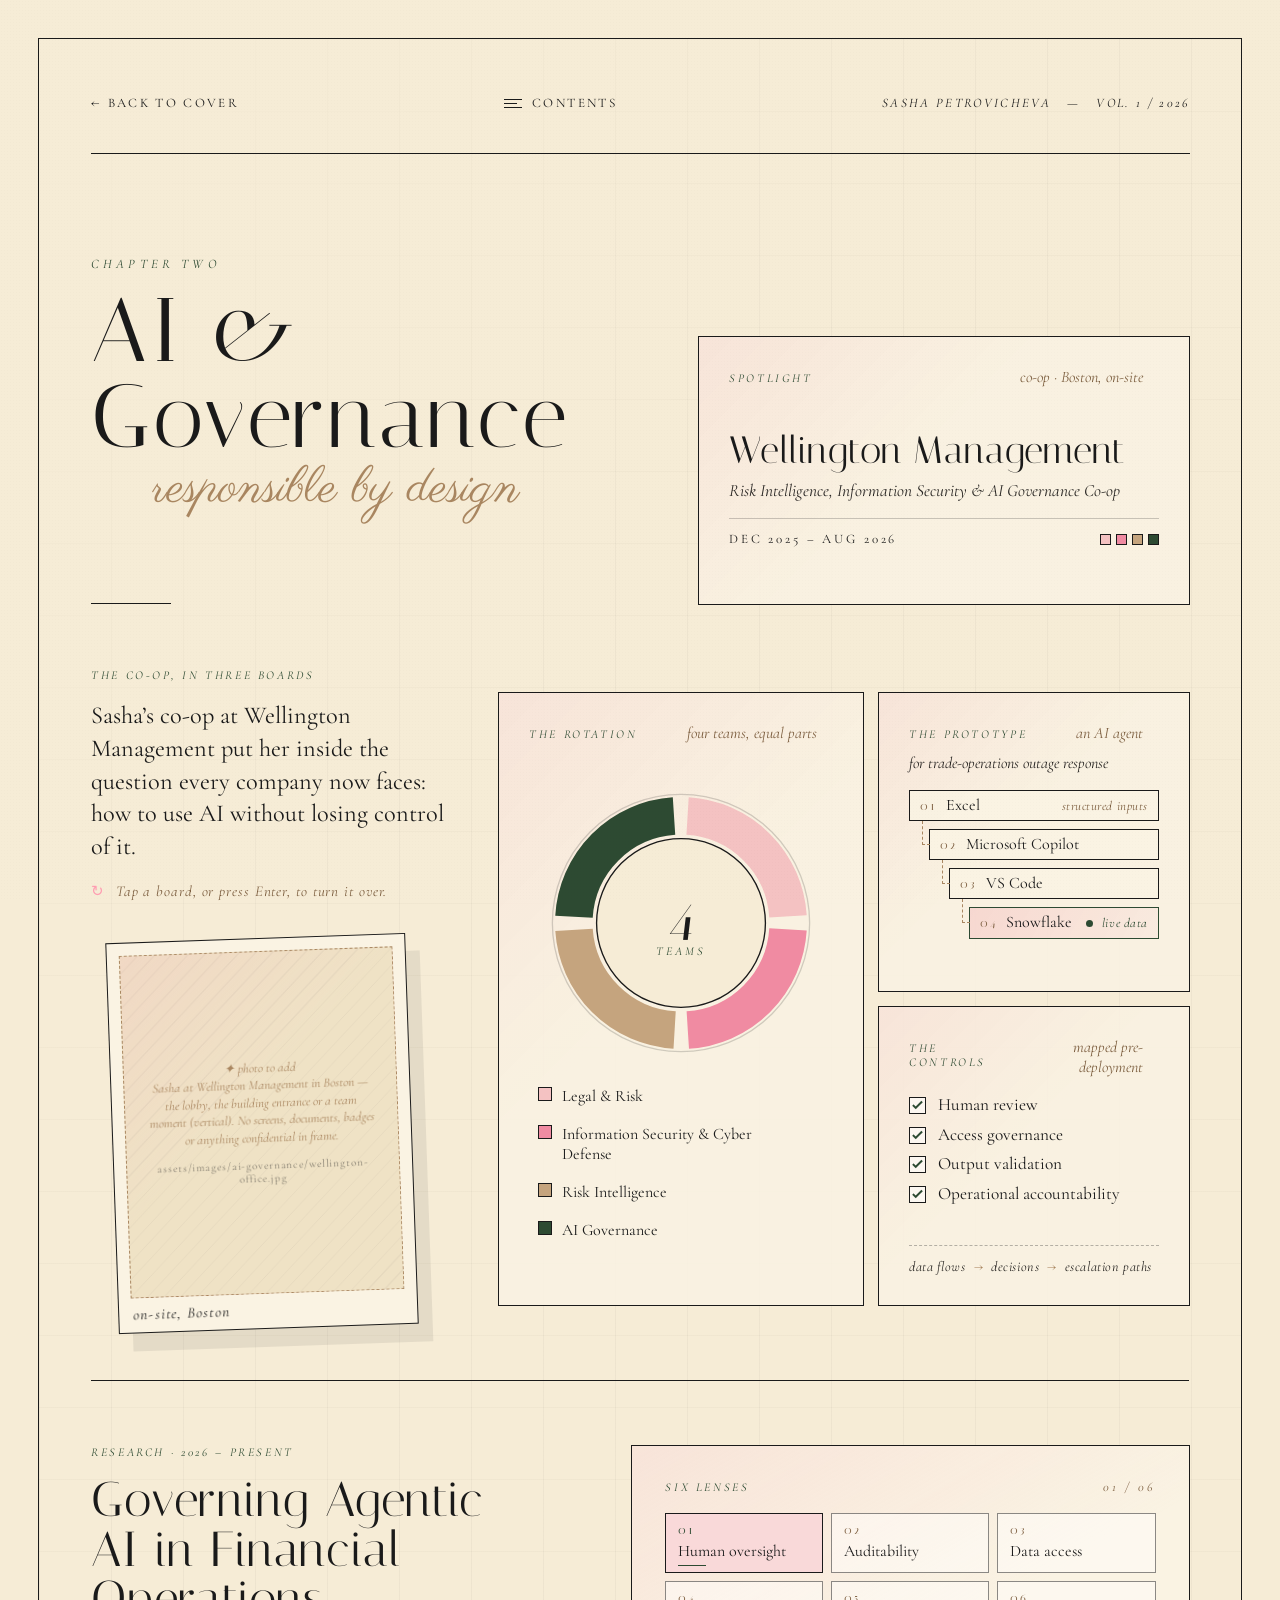
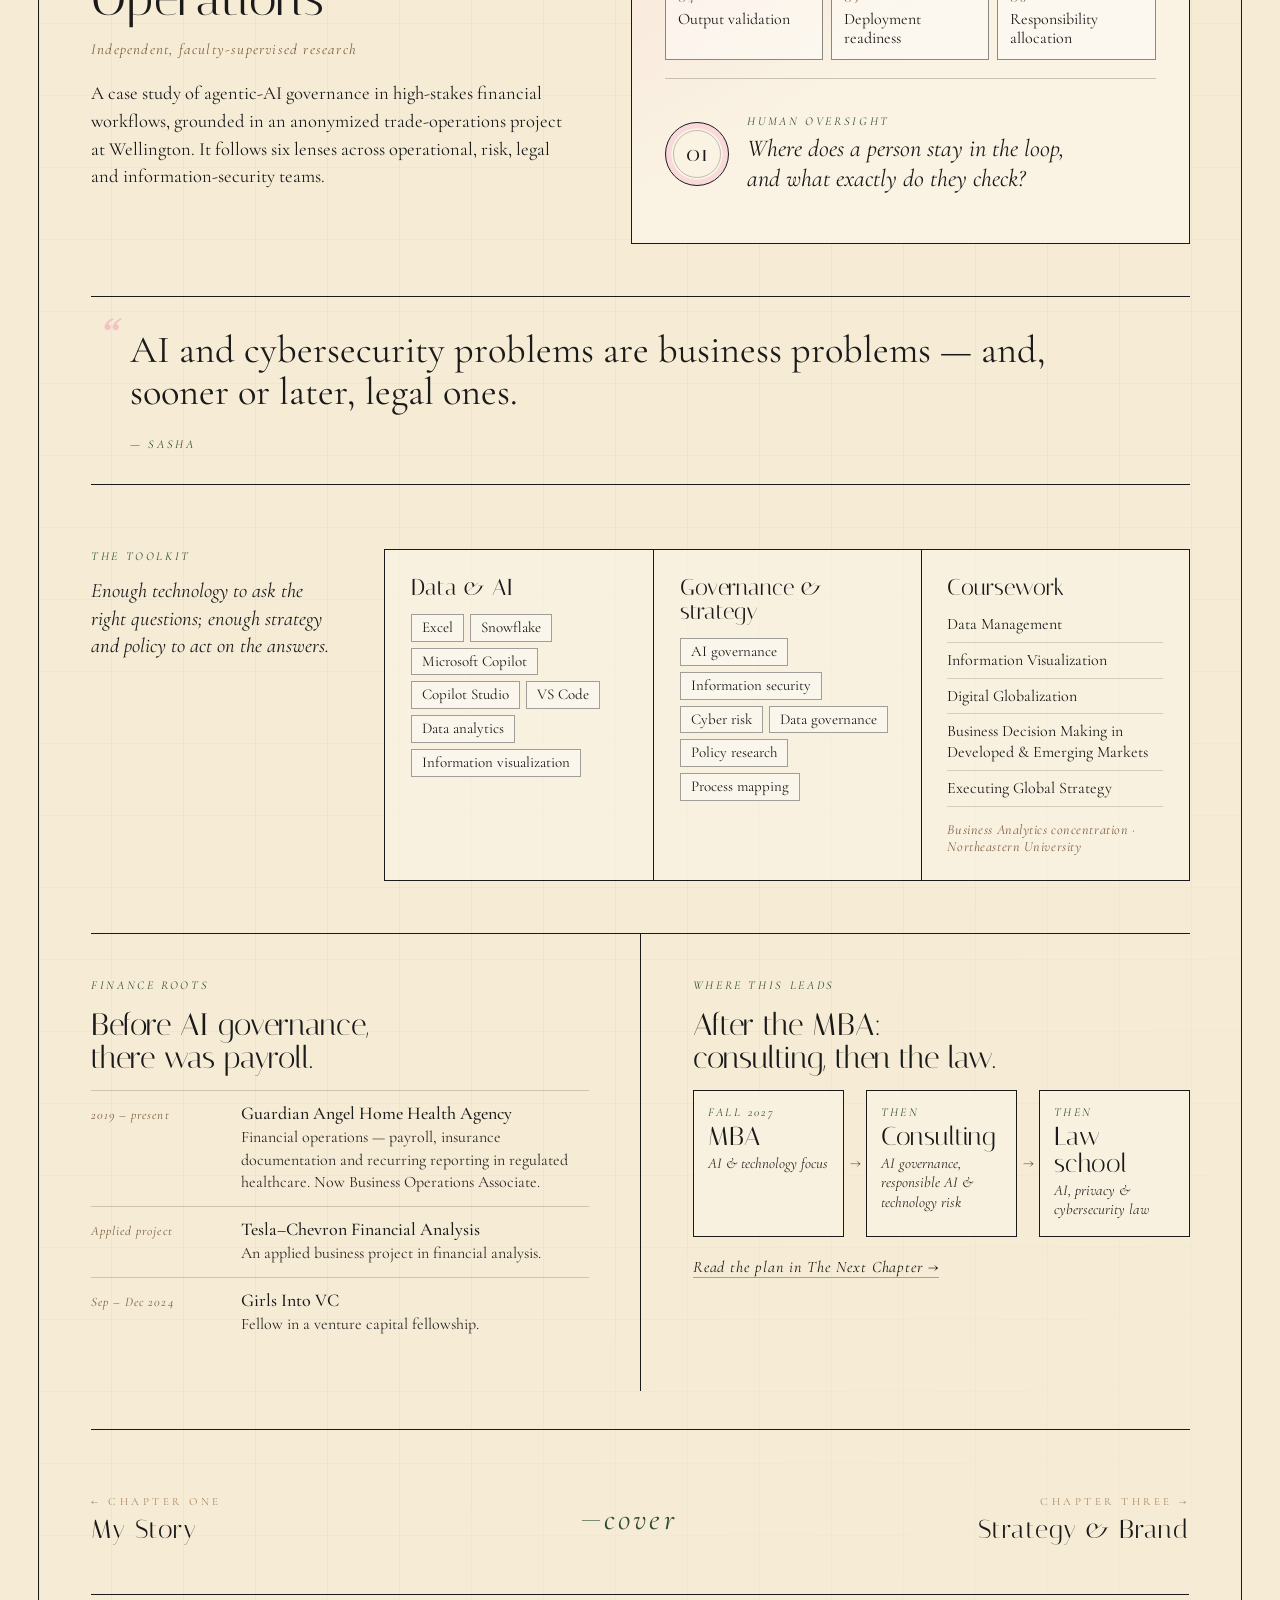
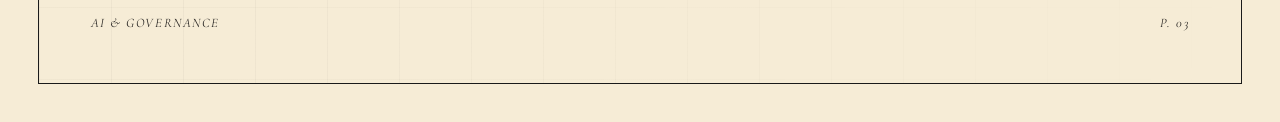
==== pages/ai-governance.html @ 4a700485 "WIP: chapter pages rebuild in progress (checkpoint) Checkpoint of the in-progress page rewrite so wo" ====
<!DOCTYPE html>
<html lang="en">
<head>
  <meta charset="UTF-8" />
  <meta name="viewport" content="width=device-width, initial-scale=1.0" />
  <title>AI &amp; Governance — Sasha Petrovicheva</title>
  <meta
    name="description"
    content="Sasha Petrovicheva&rsquo;s AI governance work: a Wellington Management co-op across legal, risk, information security and AI governance, an AI agent prototype, and faculty-supervised research on governing agentic AI in financial operations."
  />
  <link rel="icon" type="image/png" href="../assets/images/favicon.png" />
  <link rel="preconnect" href="https://fonts.googleapis.com" />
  <link rel="preconnect" href="https://fonts.gstatic.com" crossorigin />
  <link
    href="https://fonts.googleapis.com/css2?family=Italiana&family=Cormorant+Garamond:ital,wght@0,300;0,400;0,500;1,300;1,400&family=Parisienne&display=swap"
    rel="stylesheet"
  />
  <link rel="stylesheet" href="../styles/base.css" />
  <link rel="stylesheet" href="../styles/page.css" />
  <link rel="stylesheet" href="../styles/pages/ai-governance.css" />
</head>
<body class="page finance-page governance-page" data-chapter="ai-governance">
  <div class="page-frame">
    <header class="page-masthead reveal-fade" data-delay="100">
      <a href="../index.html" class="home-link">&larr; back to cover</a>
      <div class="page-vol">
        <span>Sasha Petrovicheva</span>
        <span>—</span>
        <span>Vol. 1 / 2026</span>
      </div>
    </header>

    <!-- Hero: title + spotlight board (flips to a one-line summary of the co-op) -->
    <section class="page-hero finance-hero reveal-drop" data-delay="200">
      <div class="finance-hero-text">
        <span class="page-eyebrow">Chapter Two</span>
        <h1 class="page-title page-title-compact">AI &amp; Governance</h1>
        <p class="page-title-script">responsible by design</p>
        <span class="page-rule"></span>
      </div>
      <article class="chart-card finance-hero-spotlight spotlight-card flip-card tilt-card" tabindex="0">
        <div class="flip-inner">
          <div class="flip-face flip-front">
            <div class="chart-heading">
              <span class="micro-label">Spotlight</span>
              <span class="chart-tag">co-op &middot; Boston, on-site</span>
            </div>
            <div class="spotlight-body">
              <p class="spotlight-org">Wellington Management</p>
              <p class="spotlight-role">Risk Intelligence, Information Security &amp; AI Governance <span class="nowrap">Co-op</span></p>
              <p class="spotlight-meta">
                <span class="spotlight-dates">Dec 2025 &ndash; Aug 2026</span>
                <span class="spotlight-teams" aria-hidden="true"><i></i><i></i><i></i><i></i></span>
              </p>
            </div>
          </div>
          <div class="flip-face flip-back">
            <span class="micro-label">Spotlight</span>
            <h2>Inside AI governance</h2>
            <p>
              Sasha rotated across four teams, translating technical and operational issues for
              cross-functional colleagues &mdash; and designed and tested an AI agent prototype for
              trade-operations outage response.
            </p>
          </div>
        </div>
        <span class="flip-indicator" aria-hidden="true"></span>
      </article>
    </section>

    <!-- 1 · The co-op dashboard — three boards, each flips to the story behind it -->
    <section class="finance-stage governance-stage" aria-labelledby="dashboard-title">
      <div class="finance-intro reveal-fade" data-delay="300">
        <div class="governance-intro-copy">
          <h2 id="dashboard-title" class="micro-label">The co-op, in three boards</h2>
          <p class="page-lede">
            Sasha&rsquo;s co-op at Wellington Management put her inside the question every company
            now faces: how to use AI without losing control of it.
          </p>
          <p class="dashboard-hint">
            <span aria-hidden="true">&#8635;</span>
            Tap a board, or press Enter, to turn it over.
          </p>
        </div>
        <figure class="photo-card governance-photo tilt-card" style="--rotate: -2deg">
          <div
            class="img-slot"
            style="--ratio: 4 / 5"
            data-hint="Sasha at Wellington Management in Boston — the lobby, the building entrance or a team moment (vertical). No screens, documents, badges or anything confidential in frame."
            data-file="assets/images/ai-governance/wellington-office.jpg"
          >
            <img
              src="../assets/images/ai-governance/wellington-office.jpg"
              alt="Sasha at Wellington Management in Boston"
              loading="lazy"
            />
          </div>
          <figcaption>on-site, Boston</figcaption>
        </figure>
      </div>

      <div class="dashboard-grid reveal-fade" data-delay="420">
        <!-- Board 1 · The rotation — four equal slices (it was a rotation, not a split of hours) -->
        <article class="chart-card chart-card-large rotation-card flip-card tilt-card" tabindex="0" data-rotation>
          <div class="flip-inner">
            <div class="flip-face flip-front">
              <div class="chart-heading">
                <span class="micro-label">The rotation</span>
                <span class="chart-tag">four teams, equal parts</span>
              </div>
              <div class="donut-wrap rotation-wrap">
                <div class="rotation-donut">
                  <svg viewBox="0 0 200 200" aria-hidden="true" focusable="false">
                    <circle class="rotation-rim" cx="100" cy="100" r="96" />
                    <g transform="rotate(-90 100 100)">
                      <circle class="rotation-slice" data-team-slice="legal" cx="100" cy="100" r="80" pathLength="100" stroke-dasharray="23 77" stroke-dashoffset="-1" />
                      <circle class="rotation-slice" data-team-slice="security" cx="100" cy="100" r="80" pathLength="100" stroke-dasharray="23 77" stroke-dashoffset="-26" />
                      <circle class="rotation-slice" data-team-slice="intel" cx="100" cy="100" r="80" pathLength="100" stroke-dasharray="23 77" stroke-dashoffset="-51" />
                      <circle class="rotation-slice" data-team-slice="ai" cx="100" cy="100" r="80" pathLength="100" stroke-dasharray="23 77" stroke-dashoffset="-76" />
                    </g>
                    <circle class="rotation-core" cx="100" cy="100" r="63" />
                  </svg>
                  <p class="rotation-center" aria-hidden="true">
                    <span class="rotation-center-default"><b>4</b><small>teams</small></span>
                    <span class="rotation-center-team" data-team-label="legal">Legal &amp; Risk</span>
                    <span class="rotation-center-team" data-team-label="security">Information Security &amp; Cyber Defense</span>
                    <span class="rotation-center-team" data-team-label="intel">Risk Intelligence</span>
                    <span class="rotation-center-team" data-team-label="ai">AI Governance</span>
                  </p>
                </div>
                <ul class="chart-legend rotation-legend" aria-label="Teams in the rotation">
                  <li>
                    <button type="button" class="rotation-key" data-team-key="legal" aria-pressed="false">
                      <span class="legend-swatch legend-pink" aria-hidden="true"></span>Legal &amp; Risk
                    </button>
                  </li>
                  <li>
                    <button type="button" class="rotation-key" data-team-key="security" aria-pressed="false">
                      <span class="legend-swatch legend-rose" aria-hidden="true"></span>Information Security &amp; Cyber Defense
                    </button>
                  </li>
                  <li>
                    <button type="button" class="rotation-key" data-team-key="intel" aria-pressed="false">
                      <span class="legend-swatch legend-bamboo" aria-hidden="true"></span>Risk Intelligence
                    </button>
                  </li>
                  <li>
                    <button type="button" class="rotation-key" data-team-key="ai" aria-pressed="false">
                      <span class="legend-swatch legend-leaf" aria-hidden="true"></span>AI Governance
                    </button>
                  </li>
                </ul>
              </div>
            </div>
            <div class="flip-face flip-back">
              <span class="micro-label">The rotation</span>
              <h3>Four teams, one translator</h3>
              <p>
                Sasha rotated across Legal and Risk, Information Security and Cyber Defense, Risk
                Intelligence, and AI Governance. In each, her job was the same: translating technical
                and operational issues for cross-functional teams.
              </p>
            </div>
          </div>
          <span class="flip-indicator" aria-hidden="true"></span>
        </article>

        <!-- Board 2 · The prototype — the stepped path the agent took -->
        <article class="chart-card prototype-card flip-card tilt-card" tabindex="0">
          <div class="flip-inner">
            <div class="flip-face flip-front">
              <div class="chart-heading">
                <span class="micro-label">The prototype</span>
                <span class="chart-tag">an AI agent</span>
              </div>
              <p class="board-caption">for trade-operations outage response</p>
              <ol class="prototype-path">
                <li class="prototype-step" style="--step: 0">
                  <span class="step-num">01</span>
                  <span class="step-name">Excel</span>
                  <span class="step-note">structured inputs</span>
                </li>
                <li class="prototype-step" style="--step: 1">
                  <span class="step-num">02</span>
                  <span class="step-name">Microsoft Copilot</span>
                </li>
                <li class="prototype-step" style="--step: 2">
                  <span class="step-num">03</span>
                  <span class="step-name">VS Code</span>
                </li>
                <li class="prototype-step is-live" style="--step: 3">
                  <span class="step-num">04</span>
                  <span class="step-name">Snowflake</span>
                  <span class="step-note"><i class="live-dot" aria-hidden="true"></i>live data</span>
                </li>
              </ol>
            </div>
            <div class="flip-face flip-back">
              <span class="micro-label">The prototype</span>
              <h3>Design, test, document</h3>
              <p>
                Sasha designed and tested the agent, moving it from structured Excel inputs to
                Microsoft Copilot, VS Code and Snowflake-connected data. At the end of her co-op,
                she documented the pre-deployment prototype.
              </p>
            </div>
          </div>
          <span class="flip-indicator" aria-hidden="true"></span>
        </article>

        <!-- Board 3 · The controls — what had to be true before anyone trusts the agent -->
        <article class="chart-card controls-card flip-card tilt-card" tabindex="0">
          <div class="flip-inner">
            <div class="flip-face flip-front">
              <div class="chart-heading">
                <span class="micro-label">The controls</span>
                <span class="chart-tag">mapped pre-deployment</span>
              </div>
              <ul class="controls-list">
                <li style="--step: 0"><span class="control-check" aria-hidden="true"></span>Human review</li>
                <li style="--step: 1"><span class="control-check" aria-hidden="true"></span>Access governance</li>
                <li style="--step: 2"><span class="control-check" aria-hidden="true"></span>Output validation</li>
                <li style="--step: 3"><span class="control-check" aria-hidden="true"></span>Operational accountability</li>
              </ul>
              <p class="controls-map">
                <span>data flows</span>
                <span class="controls-arrow" aria-hidden="true">&rarr;</span>
                <span>decisions</span>
                <span class="controls-arrow" aria-hidden="true">&rarr;</span>
                <span>escalation paths</span>
              </p>
            </div>
            <div class="flip-face flip-back">
              <span class="micro-label">The controls</span>
              <h3>Who checks the agent?</h3>
              <p>
                Sasha mapped data flows, decisions, escalation paths and the control requirements
                for human review, access governance, output validation and operational
                accountability.
              </p>
            </div>
          </div>
          <span class="flip-indicator" aria-hidden="true"></span>
        </article>
      </div>
    </section>

    <!-- 2 · Research feature — six lenses; choose one to see the question it asks -->
    <section class="research-feature" aria-labelledby="research-title" data-lenses>
      <div class="research-copy reveal-fade" data-delay="150">
        <span class="micro-label">Research &middot; 2026 &ndash; present</span>
        <h2 id="research-title" class="research-title">Governing Agentic AI in Financial Operations</h2>
        <p class="research-tag">Independent, faculty-supervised research</p>
        <p class="research-summary">
          A case study of agentic-AI governance in high-stakes financial workflows, grounded in an
          anonymized trade-operations project at Wellington. It follows six lenses across
          operational, risk, legal and information-security teams.
        </p>
      </div>

      <div class="lens-board reveal-fade" data-delay="300">
        <div class="lens-head">
          <span class="micro-label">Six lenses</span>
          <span class="lens-count" data-lens-count aria-hidden="true">01 / 06</span>
        </div>
        <div class="lens-chips" role="tablist" aria-label="Research lenses" data-arrow-keys>
          <button type="button" class="lens-chip" role="tab" id="lens-tab-oversight" aria-controls="lens-oversight" aria-selected="true" tabindex="0">
            <span class="lens-num" aria-hidden="true">01</span>Human oversight
          </button>
          <button type="button" class="lens-chip" role="tab" id="lens-tab-audit" aria-controls="lens-audit" aria-selected="false" tabindex="-1">
            <span class="lens-num" aria-hidden="true">02</span>Auditability
          </button>
          <button type="button" class="lens-chip" role="tab" id="lens-tab-data" aria-controls="lens-data" aria-selected="false" tabindex="-1">
            <span class="lens-num" aria-hidden="true">03</span>Data access
          </button>
          <button type="button" class="lens-chip" role="tab" id="lens-tab-validation" aria-controls="lens-validation" aria-selected="false" tabindex="-1">
            <span class="lens-num" aria-hidden="true">04</span>Output validation
          </button>
          <button type="button" class="lens-chip" role="tab" id="lens-tab-readiness" aria-controls="lens-readiness" aria-selected="false" tabindex="-1">
            <span class="lens-num" aria-hidden="true">05</span>Deployment readiness
          </button>
          <button type="button" class="lens-chip" role="tab" id="lens-tab-responsibility" aria-controls="lens-responsibility" aria-selected="false" tabindex="-1">
            <span class="lens-num" aria-hidden="true">06</span>Responsibility allocation
          </button>
        </div>

        <div class="lens-panels">
          <div class="lens-panel" role="tabpanel" id="lens-oversight" aria-labelledby="lens-tab-oversight" tabindex="0">
            <span class="lens-ring" aria-hidden="true">01</span>
            <div class="lens-panel-text">
              <p class="lens-panel-label">Human oversight</p>
              <!-- DRAFT: Sasha to confirm -->
              <p class="lens-question">Where does a person stay in the loop, and what exactly do they check?</p>
            </div>
          </div>
          <div class="lens-panel" role="tabpanel" id="lens-audit" aria-labelledby="lens-tab-audit" tabindex="0">
            <span class="lens-ring" aria-hidden="true">02</span>
            <div class="lens-panel-text">
              <p class="lens-panel-label">Auditability</p>
              <!-- DRAFT: Sasha to confirm -->
              <p class="lens-question">Could someone reconstruct, after the fact, what the agent did and why?</p>
            </div>
          </div>
          <div class="lens-panel" role="tabpanel" id="lens-data" aria-labelledby="lens-tab-data" tabindex="0">
            <span class="lens-ring" aria-hidden="true">03</span>
            <div class="lens-panel-text">
              <p class="lens-panel-label">Data access</p>
              <!-- DRAFT: Sasha to confirm -->
              <p class="lens-question">What should the agent be allowed to see, and who grants that access?</p>
            </div>
          </div>
          <div class="lens-panel" role="tabpanel" id="lens-validation" aria-labelledby="lens-tab-validation" tabindex="0">
            <span class="lens-ring" aria-hidden="true">04</span>
            <div class="lens-panel-text">
              <p class="lens-panel-label">Output validation</p>
              <!-- DRAFT: Sasha to confirm -->
              <p class="lens-question">How is an answer checked before anyone acts on it?</p>
            </div>
          </div>
          <div class="lens-panel" role="tabpanel" id="lens-readiness" aria-labelledby="lens-tab-readiness" tabindex="0">
            <span class="lens-ring" aria-hidden="true">05</span>
            <div class="lens-panel-text">
              <p class="lens-panel-label">Deployment readiness</p>
              <!-- DRAFT: Sasha to confirm -->
              <p class="lens-question">What has to be true before a prototype is trusted with live operations?</p>
            </div>
          </div>
          <div class="lens-panel" role="tabpanel" id="lens-responsibility" aria-labelledby="lens-tab-responsibility" tabindex="0">
            <span class="lens-ring" aria-hidden="true">06</span>
            <div class="lens-panel-text">
              <p class="lens-panel-label">Responsibility allocation</p>
              <!-- DRAFT: Sasha to confirm -->
              <p class="lens-question">When the agent gets it wrong, which team owns the outcome?</p>
            </div>
          </div>
        </div>
      </div>
    </section>

    <!-- Pull quote -->
    <!-- DRAFT QUOTE: Sasha to confirm wording -->
    <figure class="quote-strip governance-quote reveal-fade" data-delay="150">
      <span class="quote-mark" aria-hidden="true">&ldquo;</span>
      <blockquote>
        <p>
          AI and cybersecurity problems are business problems &mdash; and, sooner or later, legal
          ones.
        </p>
      </blockquote>
      <figcaption class="micro-label">Sasha</figcaption>
    </figure>

    <!-- 3 · Toolkit + coursework -->
    <section class="governance-toolkit reveal-fade" data-delay="150" aria-labelledby="toolkit-title">
      <div class="toolkit-head">
        <h2 id="toolkit-title" class="micro-label">The toolkit</h2>
        <p class="toolkit-dek">
          Enough technology to ask the right questions; enough strategy and policy to act on the
          answers.
        </p>
      </div>
      <div class="toolkit-columns">
        <div class="toolkit-group">
          <h3>Data &amp; AI</h3>
          <ul class="toolkit-tags">
            <li>Excel</li>
            <li>Snowflake</li>
            <li>Microsoft Copilot</li>
            <li>Copilot Studio</li>
            <li>VS Code</li>
            <li>Data analytics</li>
            <li>Information visualization</li>
          </ul>
        </div>
        <div class="toolkit-group">
          <h3>Governance &amp; strategy</h3>
          <ul class="toolkit-tags">
            <li>AI governance</li>
            <li>Information security</li>
            <li>Cyber risk</li>
            <li>Data governance</li>
            <li>Policy research</li>
            <li>Process mapping</li>
          </ul>
        </div>
        <div class="toolkit-group toolkit-courses">
          <h3>Coursework</h3>
          <ul class="toolkit-course-list">
            <li>Data Management</li>
            <li>Information Visualization</li>
            <li>Digital Globalization</li>
            <li>Business Decision Making in Developed &amp; Emerging Markets</li>
            <li>Executing Global Strategy</li>
          </ul>
          <p class="toolkit-note">Business Analytics concentration &middot; Northeastern University</p>
        </div>
      </div>
    </section>

    <!-- 4 · Coda — finance roots behind her, the path ahead -->
    <section class="governance-coda reveal-fade" data-delay="150" aria-label="Finance roots and where this leads">
      <div class="coda-roots">
        <h2 class="micro-label">Finance roots</h2>
        <p class="coda-dek">Before AI governance, there was payroll.</p>
        <ul class="roots-list">
          <li>
            <span class="roots-when">2019 &ndash; present</span>
            <strong>Guardian Angel Home Health Agency</strong>
            <span class="roots-what">
              Financial operations &mdash; payroll, insurance documentation and recurring reporting
              in regulated healthcare. Now Business Operations Associate.
            </span>
          </li>
          <li>
            <span class="roots-when">Applied project</span>
            <strong>Tesla&ndash;Chevron Financial Analysis</strong>
            <span class="roots-what">An applied business project in financial analysis.</span>
          </li>
          <li>
            <span class="roots-when">Sep &ndash; Dec 2024</span>
            <strong>Girls Into VC</strong>
            <span class="roots-what">Fellow in a venture capital fellowship.</span>
          </li>
        </ul>
      </div>

      <div class="coda-next">
        <h2 class="micro-label">Where this leads</h2>
        <p class="coda-dek">After the MBA: consulting, then the law.</p>
        <ol class="next-path">
          <li>
            <span class="next-when">Fall 2027</span>
            <!-- EDIT: name the program once decided -->
            <strong>MBA</strong>
            <span class="next-what">AI &amp; technology focus</span>
          </li>
          <li>
            <span class="next-when">then</span>
            <strong>Consulting</strong>
            <span class="next-what">AI governance, responsible AI &amp; technology risk</span>
          </li>
          <li>
            <span class="next-when">then</span>
            <strong>Law school</strong>
            <span class="next-what">AI, privacy &amp; cybersecurity law</span>
          </li>
        </ol>
        <a class="next-link" href="next-chapter.html">Read the plan in The Next Chapter <span aria-hidden="true">&rarr;</span></a>
      </div>
    </section>

    <nav class="chapter-nav reveal-fade" data-delay="200" aria-label="Chapter navigation"></nav>

    <footer class="page-footer">
      <span>AI &amp; Governance</span>
      <span>p. 03</span>
    </footer>
  </div>
  <script src="../scripts/main.js" defer></script>
  <script src="../scripts/pages/ai-governance.js" defer></script>
  <script src="../scripts/cursor-effects.js" defer></script>
</body>
</html>
---- styles/base.css ----
:root {
  --cream: #f6ecd6;
  --cream-soft: #faf3e3;
  --cream-deep: #efe2c5;
  --black: #1a1a1a;
  --black-soft: #2a2724;
  --baby-pink: #f4c2c2;
  --baby-pink-soft: #f9d9d9;
  --bamboo: #c5a47e;
  --bamboo-deep: #a98660;
  --leaf: #2d4a32;
  --leaf-soft: #3a5a40;

  --font-display: "Italiana", "Playfair Display", serif;
  --font-body: "Cormorant Garamond", Georgia, serif;
  --font-script: "Parisienne", "Snell Roundhand", cursive;

  --frame-padding: clamp(20px, 3.5vw, 56px);
  --hairline: 1px solid var(--black);
}

*,
*::before,
*::after {
  box-sizing: border-box;
}

html,
body {
  margin: 0;
  padding: 0;
}

body {
  font-family: var(--font-body);
  background: var(--cream);
  color: var(--black);
  -webkit-font-smoothing: antialiased;
  -moz-osx-font-smoothing: grayscale;
  text-rendering: optimizeLegibility;
}

a {
  color: inherit;
  text-decoration: none;
}

img {
  display: block;
  max-width: 100%;
  height: auto;
}

button {
  font: inherit;
  color: inherit;
  background: none;
  border: 0;
  cursor: pointer;
}

.visually-hidden {
  position: absolute;
  width: 1px;
  height: 1px;
  padding: 0;
  margin: -1px;
  overflow: hidden;
  clip: rect(0, 0, 0, 0);
  white-space: nowrap;
  border: 0;
}

/* paper / magazine grain — extremely subtle */
body::before {
  content: "";
  position: fixed;
  inset: 0;
  pointer-events: none;
  z-index: 100;
  background-image:
    radial-gradient(rgba(26, 26, 26, 0.025) 1px, transparent 1px);
  background-size: 3px 3px;
  mix-blend-mode: multiply;
  opacity: 0.5;
}

/* shared reveal primitives — JS adds .is-in to trigger */
.reveal-drop,
.reveal-rise,
.reveal-slide-left,
.reveal-slide-right,
.reveal-fade {
  opacity: 0;
  will-change: transform, opacity;
  transition:
    opacity 1.1s cubic-bezier(0.22, 1, 0.36, 1),
    transform 1.1s cubic-bezier(0.22, 1, 0.36, 1);
}

.reveal-drop {
  transform: translateY(-110%);
}
.reveal-rise {
  transform: translateY(60%);
}
.reveal-slide-left {
  transform: translateX(-60%);
}
.reveal-slide-right {
  transform: translateX(60%);
}

.is-in.reveal-drop,
.is-in.reveal-rise,
.is-in.reveal-slide-left,
.is-in.reveal-slide-right {
  opacity: 1;
  transform: translate(0, 0);
}
.is-in.reveal-fade {
  opacity: 1;
}

@media (prefers-reduced-motion: reduce) {
  .reveal-drop,
  .reveal-rise,
  .reveal-slide-left,
  .reveal-slide-right,
  .reveal-fade {
    opacity: 1 !important;
    transform: none !important;
    transition: none !important;
  }
}

/* ───────── image slots — drop-in photo templates ─────────
   Markup:
     <div class="img-slot" style="--ratio: 4 / 5"
          data-hint="What the photo should show"
          data-file="assets/images/story/example.jpg">
       <img src="../assets/images/story/example.jpg" alt="…" />
     </div>
   If the file exists it fills the slot (object-fit: cover). If it is missing,
   main.js adds .image-missing and the slot shows the hint + file path so
   anyone can see exactly which photo belongs there. */
.img-slot {
  position: relative;
  overflow: hidden;
  aspect-ratio: var(--ratio, 4 / 3);
  background: var(--cream-deep);
}

.img-slot > img {
  width: 100%;
  height: 100%;
  object-fit: cover;
  object-position: var(--focus, center);
}

.img-slot.image-missing {
  display: flex;
  flex-direction: column;
  align-items: center;
  justify-content: center;
  gap: 0.7em;
  padding: clamp(12px, 1.6vw, 22px);
  text-align: center;
  border: 1px dashed var(--bamboo-deep);
  background:
    linear-gradient(135deg, rgba(244, 194, 194, 0.3), transparent 45%),
    repeating-linear-gradient(135deg, rgba(26, 26, 26, 0.045) 0 1px, transparent 1px 12px),
    var(--cream-deep);
}

.img-slot.image-missing > img {
  display: none;
}

.img-slot.image-missing::before {
  content: "✦ photo to add\A" attr(data-hint);
  white-space: pre-line;
  max-width: 26em;
  font-family: var(--font-body);
  font-style: italic;
  font-size: clamp(13px, 1vw, 16px);
  line-height: 1.35;
  color: var(--bamboo-deep);
}

.img-slot.image-missing::after {
  content: attr(data-file);
  max-width: 100%;
  overflow-wrap: anywhere;
  font-family: var(--font-body);
  font-size: 11px;
  letter-spacing: 0.08em;
  color: rgba(26, 26, 26, 0.5);
}

/* compact slots (small tiles) — hint only, no file path */
.img-slot.img-slot-compact.image-missing::after {
  display: none;
}
.img-slot.img-slot-compact.image-missing::before {
  font-size: 12px;
}

/* focus ring shared by custom interactive widgets */
:where(a, button, [tabindex]):focus-visible {
  outline: 2px solid var(--leaf);
  outline-offset: 3px;
}
---- styles/page.css ----
/* sub-page template — magazine spread */
body.page {
  min-height: 100vh;
  padding: clamp(20px, 3vw, 56px);
  position: relative;
  overflow-x: hidden;
}

/* slim scroll-progress ribbon at the top of every page */
.scroll-ribbon {
  position: fixed;
  top: 0;
  left: 0;
  height: 2px;
  width: 100%;
  background: transparent;
  z-index: 50;
  pointer-events: none;
}

.scroll-ribbon::after {
  content: "";
  display: block;
  height: 100%;
  width: var(--scroll-progress, 0%);
  background: linear-gradient(90deg, var(--baby-pink), var(--bamboo) 60%, var(--leaf));
  transition: width 0.08s linear;
  box-shadow: 0 0 8px rgba(244, 194, 194, 0.6);
}

.page-frame {
  position: relative;
  border: var(--hairline);
  padding: clamp(28px, 4vw, 72px);
  min-height: calc(100vh - clamp(40px, 6vw, 112px));
  display: flex;
  flex-direction: column;
  overflow: hidden;
  isolation: isolate;
}

.page-frame::before {
  content: "";
  position: absolute;
  inset: 0;
  pointer-events: none;
  z-index: -1;
  background:
    linear-gradient(90deg, rgba(26, 26, 26, 0.035) 1px, transparent 1px),
    linear-gradient(rgba(26, 26, 26, 0.025) 1px, transparent 1px);
  background-size: 72px 72px;
  mask-image: linear-gradient(130deg, transparent 0%, #000 26%, #000 72%, transparent 100%);
}

.page-masthead {
  display: flex;
  justify-content: space-between;
  align-items: center;
  font-family: var(--font-body);
  letter-spacing: 0.18em;
  text-transform: uppercase;
  font-size: 13px;
  padding-bottom: clamp(20px, 3vw, 40px);
  border-bottom: var(--hairline);
}

.page-masthead .home-link {
  position: relative;
  padding: 4px 0;
  transition: letter-spacing 0.4s ease;
}

.page-masthead .home-link::after {
  content: "";
  position: absolute;
  left: 0;
  bottom: 0;
  height: 1px;
  width: 100%;
  background: var(--black);
  transform: scaleX(0);
  transform-origin: right;
  transition: transform 0.5s cubic-bezier(0.22, 1, 0.36, 1);
}

.page-masthead .home-link:hover::after {
  transform: scaleX(1);
  transform-origin: left;
}

.page-masthead .page-vol {
  display: flex;
  gap: 16px;
  font-style: italic;
}

/* ───────── contents menu (injected by main.js) ───────── */
.contents-toggle {
  display: inline-flex;
  align-items: center;
  gap: 10px;
  padding: 4px 2px;
  font-family: var(--font-body);
  font-size: 13px;
  letter-spacing: 0.18em;
  text-transform: uppercase;
  color: var(--black);
  transition: color 0.35s ease, letter-spacing 0.4s ease;
}

.contents-toggle:hover {
  color: var(--leaf);
  letter-spacing: 0.22em;
}

.contents-toggle-lines {
  position: relative;
  width: 18px;
  height: 9px;
  border-top: 1px solid currentColor;
  border-bottom: 1px solid currentColor;
}

.contents-toggle-lines::after {
  content: "";
  position: absolute;
  left: 0;
  right: 5px;
  top: 3px;
  height: 1px;
  background: currentColor;
  transition: right 0.35s ease;
}

.contents-toggle:hover .contents-toggle-lines::after {
  right: 0;
}

html.contents-locked {
  overflow: hidden;
}

.contents-panel {
  position: fixed;
  inset: 0;
  z-index: 9990;
  display: grid;
  place-items: center;
  padding: clamp(16px, 4vw, 48px);
  background: rgba(26, 26, 26, 0.32);
  opacity: 0;
  transition: opacity 0.35s ease;
}

.contents-panel[hidden] {
  display: none;
}

.contents-panel.is-open {
  opacity: 1;
}

.contents-sheet {
  width: min(720px, 100%);
  max-height: calc(100vh - 32px);
  overflow: auto;
  border: var(--hairline);
  background:
    linear-gradient(150deg, rgba(244, 194, 194, 0.25), transparent 40%),
    var(--cream);
  padding: clamp(22px, 4vw, 48px);
  box-shadow: 18px 22px 0 rgba(26, 26, 26, 0.12);
  transform: translateY(18px);
  transition: transform 0.5s cubic-bezier(0.22, 1, 0.36, 1);
}

.contents-panel.is-open .contents-sheet {
  transform: translateY(0);
}

.contents-head,
.contents-foot {
  display: flex;
  justify-content: space-between;
  align-items: center;
  gap: 16px;
}

.contents-head {
  padding-bottom: 14px;
  border-bottom: var(--hairline);
}

.contents-close {
  font-style: italic;
  letter-spacing: 0.12em;
  font-size: 15px;
}

.contents-close:hover {
  color: var(--leaf);
}

.contents-list {
  list-style: none;
  margin: 0;
  padding: 0;
}

.contents-list a {
  display: grid;
  grid-template-columns: 3.2em 1fr auto;
  align-items: baseline;
  gap: 12px;
  padding: clamp(10px, 1.4vw, 16px) 0;
  border-bottom: 1px solid rgba(26, 26, 26, 0.16);
  transition: padding-left 0.4s cubic-bezier(0.22, 1, 0.36, 1), color 0.3s ease;
}

.contents-list a:hover,
.contents-list a:focus-visible {
  padding-left: 10px;
  color: var(--leaf);
}

.contents-list a[aria-current="page"] .contents-title::after {
  content: " ✦";
  font-size: 0.5em;
  vertical-align: middle;
  color: var(--bamboo-deep);
}

.contents-num {
  font-style: italic;
  color: var(--bamboo-deep);
  letter-spacing: 0.1em;
}

.contents-title {
  font-family: var(--font-display);
  font-size: clamp(24px, 3vw, 38px);
  line-height: 1.05;
}

.contents-script {
  font-family: var(--font-script);
  font-size: clamp(18px, 2vw, 26px);
  color: var(--bamboo-deep);
  white-space: nowrap;
}

.contents-foot {
  padding-top: 18px;
  font-style: italic;
  letter-spacing: 0.08em;
}

.contents-foot a:hover {
  color: var(--leaf);
}

@media (max-width: 560px) {
  .contents-list a {
    grid-template-columns: 2.4em 1fr;
  }
  .contents-script {
    grid-column: 2;
    white-space: normal;
  }
}

@media (max-width: 720px) {
  .page-masthead {
    flex-wrap: wrap;
    gap: 12px 18px;
    font-size: 12px;
    letter-spacing: 0.14em;
  }
  .contents-toggle {
    font-size: 12px;
    letter-spacing: 0.14em;
  }
  .page-masthead .page-vol {
    order: 3;
    width: 100%;
    gap: 10px;
    font-size: 11px;
  }
}

.chapter-nav-empty {
  display: block;
}

.page-hero {
  flex: 0 0 auto;
  padding: clamp(40px, 8vw, 110px) 0 clamp(20px, 3vw, 40px);
  display: flex;
  flex-direction: column;
  align-items: flex-start;
  gap: 16px;
}

.page-eyebrow {
  font-family: var(--font-body);
  font-style: italic;
  letter-spacing: 0.32em;
  text-transform: uppercase;
  font-size: 13px;
  color: var(--leaf);
}

.page-title {
  font-family: var(--font-display);
  font-weight: 400;
  font-size: clamp(48px, 9vw, 140px);
  line-height: 0.95;
  letter-spacing: 0.04em;
  margin: 0;
  overflow-wrap: anywhere;
}

.page-title-compact {
  font-size: clamp(42px, 7vw, 104px);
  max-width: 8.6em;
}

.page-title-script {
  font-family: var(--font-script);
  font-size: clamp(28px, 4vw, 56px);
  margin-top: -0.4em;
  margin-left: 1.2em;
  color: var(--bamboo-deep);
}

.page-rule {
  width: 80px;
  height: 1px;
  background: var(--black);
  margin-top: 12px;
}

.page-body {
  flex: 1 1 auto;
  display: grid;
  grid-template-columns: 1fr 1fr;
  gap: clamp(24px, 4vw, 64px);
  padding: clamp(20px, 3vw, 40px) 0;
  font-family: var(--font-body);
  font-size: clamp(16px, 1.1vw, 19px);
  line-height: 1.7;
}

.page-body .placeholder {
  background: var(--cream-deep);
  border: 1px dashed var(--bamboo-deep);
  padding: 40px;
  display: grid;
  place-items: center;
  text-align: center;
  color: var(--bamboo-deep);
  font-style: italic;
  min-height: 240px;
}

.page-footer {
  border-top: var(--hairline);
  padding-top: 20px;
  display: flex;
  justify-content: space-between;
  font-family: var(--font-body);
  font-style: italic;
  font-size: 13px;
  letter-spacing: 0.12em;
  text-transform: uppercase;
  color: var(--black-soft);
}

/* prev / next chapter navigation strip */
.chapter-nav {
  display: grid;
  grid-template-columns: 1fr auto 1fr;
  align-items: center;
  gap: clamp(20px, 3vw, 56px);
  padding: clamp(28px, 4vw, 56px) 0 clamp(20px, 3vw, 36px);
  border-top: var(--hairline);
  margin-top: clamp(24px, 3vw, 48px);
}

.chapter-nav a {
  position: relative;
  display: inline-flex;
  flex-direction: column;
  gap: 6px;
  padding: 14px 0;
  font-family: var(--font-body);
  font-style: italic;
  letter-spacing: 0.1em;
  transition: transform 0.5s cubic-bezier(0.22, 1, 0.36, 1), color 0.35s ease;
}

.chapter-nav a small {
  font-size: 11px;
  text-transform: uppercase;
  letter-spacing: 0.32em;
  color: var(--bamboo-deep);
  font-style: normal;
}

.chapter-nav a span:not(.micro-label) {
  font-family: var(--font-display);
  font-size: clamp(22px, 2vw, 32px);
  letter-spacing: 0.04em;
  font-style: normal;
}

.chapter-nav a::after {
  content: "";
  position: absolute;
  left: 0;
  bottom: 6px;
  height: 1px;
  width: 100%;
  background: currentColor;
  transform: scaleX(0);
  transform-origin: left;
  transition: transform 0.55s cubic-bezier(0.22, 1, 0.36, 1);
  opacity: 0.55;
}

.chapter-nav-prev::after {
  transform-origin: right;
}

.chapter-nav-prev {
  justify-self: start;
  text-align: left;
}

.chapter-nav-next {
  justify-self: end;
  text-align: right;
}

.chapter-nav-prev:hover {
  transform: translateX(-6px);
  color: var(--page-accent, var(--baby-pink));
}

.chapter-nav-next:hover {
  transform: translateX(6px);
  color: var(--page-accent, var(--baby-pink));
}

.chapter-nav a:hover::after {
  transform: scaleX(1);
}

.chapter-nav-home {
  justify-self: center;
  font-family: var(--font-script);
  font-size: clamp(22px, 2.4vw, 34px);
  color: var(--leaf);
  position: relative;
  padding: 4px 14px;
  transition: color 0.4s ease, transform 0.4s ease;
}

.chapter-nav-home::before,
.chapter-nav-home::after {
  content: "";
  position: absolute;
  top: 50%;
  width: 18px;
  height: 1px;
  background: currentColor;
  opacity: 0.6;
}

.chapter-nav-home::before { right: calc(100% + 4px); }
.chapter-nav-home::after { left: calc(100% + 4px); }

.chapter-nav-home:hover {
  color: var(--bamboo-deep);
  transform: translateY(-2px) scale(1.04);
}

@media (max-width: 720px) {
  .chapter-nav {
    grid-template-columns: 1fr;
    text-align: center;
    gap: 18px;
  }
  .chapter-nav-prev,
  .chapter-nav-next,
  .chapter-nav-home {
    justify-self: center;
    text-align: center;
  }
}

.page-lede {
  max-width: 34em;
  margin: 0;
  font-size: clamp(20px, 2vw, 30px);
  line-height: 1.35;
}

.micro-label {
  display: inline-block;
  font-family: var(--font-body);
  font-size: 12px;
  font-style: italic;
  letter-spacing: 0.22em;
  text-transform: uppercase;
  color: var(--leaf);
}

.tilt-card {
  --rx: 0deg;
  --ry: 0deg;
  --ty: 0px;
  --rotate: 0deg;
  transform:
    perspective(900px)
    rotate(var(--rotate))
    rotateX(var(--rx))
    rotateY(var(--ry))
    translateY(var(--ty));
  transform-style: preserve-3d;
  transition:
    transform 0.45s cubic-bezier(0.22, 1, 0.36, 1),
    border-color 0.35s ease,
    background-color 0.35s ease,
    box-shadow 0.35s ease;
}

.tilt-card:hover,
.tilt-card:focus-within,
.tilt-card:focus-visible {
  --ty: -4px;
  border-color: var(--page-accent, var(--baby-pink));
  box-shadow: 10px 12px 0 rgba(26, 26, 26, 0.08);
}

/* On flip-cards the outer never rotates, so its hover shadow ghosts
   behind the rotating faces. Kill the outer shadow — the rotating face
   shows the hover treatment via border-color and the lift transform. */
.flip-card.tilt-card:hover,
.flip-card.tilt-card:focus-within,
.flip-card.tilt-card:focus-visible {
  box-shadow: none;
}

/* ---- Flip card -------------------------------------------------------- */
/* Outer is structural only — no border, no background, no padding.
   The faces carry all visuals so the border rotates with the card and
   nothing leaks between the two sides during the flip. */
.flip-card {
  position: relative;
  cursor: pointer;
  perspective: 1400px;
  background: transparent;
  border: 0;
  padding: 0;
  overflow: visible;
  transform-style: preserve-3d;
}

.flip-card .flip-inner {
  position: absolute;
  inset: 0;
  transform-style: preserve-3d;
  transition: transform 0.7s cubic-bezier(0.22, 1, 0.36, 1);
}

.flip-card.is-flipped .flip-inner {
  transform: rotateY(180deg);
}

.flip-face {
  position: absolute;
  inset: 0;
  display: flex;
  flex-direction: column;
  border: var(--hairline);
  background: var(--cream-soft);
  padding: clamp(18px, 2.4vw, 28px);
  -webkit-backface-visibility: hidden;
  backface-visibility: hidden;
  overflow: hidden;
  transition: border-color 0.4s ease, box-shadow 0.4s ease;
}

.flip-back {
  transform: rotateY(180deg);
  background:
    linear-gradient(160deg, rgba(244, 194, 194, 0.22), transparent 55%),
    var(--cream-soft);
  gap: 10px;
  justify-content: center;
}

.flip-back p {
  margin: 0;
  font-size: clamp(16px, 1.25vw, 20px);
  line-height: 1.5;
}

.flip-back h3 {
  margin: 0;
  font-family: var(--font-display);
  font-size: clamp(22px, 2.2vw, 34px);
  font-weight: 400;
  line-height: 1.04;
}

.flip-card:hover .flip-face,
.flip-card:focus-within .flip-face {
  border-color: var(--page-accent, var(--baby-pink));
}

/* Flip indicator — clean two-line ↻ glyph in the corner of each face */
.flip-indicator {
  position: absolute;
  top: 12px;
  right: 14px;
  width: 18px;
  height: 18px;
  display: grid;
  place-items: center;
  font-family: var(--font-body);
  font-size: 14px;
  line-height: 1;
  color: var(--bamboo-deep);
  opacity: 0.45;
  pointer-events: none;
  z-index: 5;
  transition: opacity 0.4s ease, transform 0.6s cubic-bezier(0.22, 1, 0.36, 1), color 0.4s ease;
}

.flip-indicator::before {
  content: "↻";
}

.flip-card:hover .flip-indicator,
.flip-card:focus-visible .flip-indicator {
  opacity: 0.85;
  color: var(--page-accent, var(--leaf));
}

.flip-card.is-flipped .flip-indicator {
  transform: rotate(-180deg);
}

@media (prefers-reduced-motion: reduce) {
  .flip-card .flip-inner {
    transition: none;
  }
}

/* Story page */
.story-page {
  --page-accent: var(--baby-pink);
}

.story-hero {
  display: grid;
  grid-template-columns: minmax(0, 1.05fr) minmax(280px, 0.95fr);
  align-items: center;
  gap: clamp(28px, 5vw, 80px);
}

.story-hero-text {
  display: flex;
  flex-direction: column;
  align-items: flex-start;
  gap: 16px;
}

.hero-polaroids {
  position: relative;
  min-height: clamp(260px, 28vw, 360px);
  display: block;
}

.hero-polaroid {
  position: absolute;
  width: 56%;
  margin: 0;
}

.hero-polaroid .photo-slot {
  min-height: clamp(160px, 18vw, 230px);
}

.hero-polaroid-one {
  top: 0;
  left: 0;
}

.hero-polaroid-two {
  bottom: 0;
  right: 0;
}

@media (max-width: 1080px) {
  .story-hero {
    grid-template-columns: 1fr;
  }
  .hero-polaroids {
    min-height: clamp(280px, 38vw, 360px);
  }
  .hero-polaroid {
    width: 48%;
  }
}

@media (max-width: 720px) {
  .hero-polaroids {
    position: relative;
    display: grid;
    grid-template-columns: 1fr 1fr;
    gap: 14px;
    min-height: 0;
  }
  .hero-polaroid {
    position: relative;
    inset: auto;
    width: 100%;
    --rotate: 0deg !important;
  }
}

.story-board {
  display: grid;
  grid-template-columns: minmax(280px, 0.85fr) minmax(360px, 1.15fr);
  gap: clamp(28px, 5vw, 76px);
  align-items: center;
  padding: clamp(18px, 3vw, 44px) 0 clamp(26px, 4vw, 60px);
}

.story-copy,
.story-thread {
  display: grid;
  gap: 16px;
}

.story-thread {
  margin-top: clamp(12px, 2vw, 26px);
}

.story-note {
  border: var(--hairline);
  background: rgba(250, 243, 227, 0.72);
}

.story-note summary {
  display: flex;
  align-items: center;
  justify-content: space-between;
  gap: 18px;
  padding: 16px 18px;
  cursor: pointer;
  font-size: clamp(22px, 2vw, 34px);
  line-height: 1;
}

.story-note summary::-webkit-details-marker {
  display: none;
}

.story-note summary::after {
  content: "+";
  font-family: var(--font-display);
  font-size: 0.9em;
  line-height: 1;
  transition: transform 0.35s ease;
}

.story-note[open] summary::after {
  transform: rotate(45deg);
}

.story-note p {
  margin: 0;
  padding: 0 18px 18px;
  font-size: clamp(17px, 1.3vw, 21px);
  line-height: 1.55;
}

.photo-stack {
  position: relative;
  min-height: clamp(430px, 46vw, 620px);
}

.photo-card {
  position: absolute;
  margin: 0;
  padding: 12px 12px 34px;
  border: var(--hairline);
  background: var(--cream-soft);
  box-shadow: 14px 18px 0 rgba(26, 26, 26, 0.08);
}

/* polaroid-style tape decorations on each photo card */
.photo-card::before {
  content: "";
  position: absolute;
  top: -10px;
  left: 50%;
  width: 64px;
  height: 18px;
  background:
    repeating-linear-gradient(
      45deg,
      rgba(244, 194, 194, 0.55) 0 4px,
      rgba(244, 194, 194, 0.32) 4px 8px
    );
  border: 1px solid rgba(26, 26, 26, 0.12);
  transform: translateX(-50%) rotate(-3deg);
  box-shadow: 0 2px 4px rgba(26, 26, 26, 0.08);
  pointer-events: none;
  transition: transform 0.55s cubic-bezier(0.22, 1, 0.36, 1);
}

.photo-card-small::before { transform: translateX(-50%) rotate(5deg); }
.photo-card-wide::before {
  left: 18%;
  width: 78px;
  transform: rotate(-7deg);
}

.photo-card:hover::before {
  transform: translateX(-50%) rotate(-7deg) scale(1.05);
}
.photo-card-small:hover::before {
  transform: translateX(-50%) rotate(9deg) scale(1.05);
}
.photo-card-wide:hover::before {
  transform: rotate(-3deg) scale(1.05);
}

.photo-slot {
  min-height: 180px;
  display: grid;
  place-items: center;
  padding: 22px;
  border: 1px dashed var(--bamboo-deep);
  color: var(--bamboo-deep);
  text-align: center;
  font-style: italic;
  background:
    linear-gradient(135deg, rgba(244, 194, 194, 0.28), transparent 42%),
    repeating-linear-gradient(135deg, rgba(26, 26, 26, 0.045) 0 1px, transparent 1px 12px),
    var(--cream-deep);
}

.photo-card figcaption {
  position: absolute;
  left: 14px;
  bottom: 9px;
  font-style: italic;
  letter-spacing: 0.08em;
}

.photo-card-main {
  top: 0;
  left: 10%;
  width: 58%;
}

.photo-card-main .photo-slot {
  min-height: clamp(240px, 28vw, 360px);
}

.photo-card-small {
  top: 18%;
  right: 3%;
  width: 36%;
}

.photo-card-wide {
  left: 0;
  bottom: 0;
  width: 72%;
}

.photo-card-wide .photo-slot {
  min-height: clamp(150px, 15vw, 220px);
}

.quote-strip {
  display: grid;
  grid-template-columns: auto 1fr;
  gap: 18px;
  align-items: start;
  border-top: var(--hairline);
  border-bottom: var(--hairline);
  padding: clamp(18px, 2.6vw, 34px) 0;
  margin-bottom: clamp(24px, 3vw, 44px);
}

.quote-mark {
  font-family: var(--font-script);
  font-size: clamp(64px, 7vw, 116px);
  line-height: 0.7;
  color: var(--baby-pink);
}

.quote-strip p {
  margin: 0;
  max-width: 24em;
  font-size: clamp(28px, 3vw, 52px);
  line-height: 1.08;
}

/* Finance page */
.finance-page {
  --page-accent: #ff9eb2;
}

.finance-hero {
  display: grid;
  grid-template-columns: minmax(0, 1.05fr) minmax(280px, 0.95fr);
  gap: clamp(28px, 5vw, 80px);
  align-items: end;
}

.finance-hero-text {
  display: flex;
  flex-direction: column;
  align-items: flex-start;
  gap: 16px;
}

.chart-card.finance-hero-spotlight {
  align-self: end;
  min-height: clamp(220px, 22vw, 280px);
}

@media (max-width: 1080px) {
  .finance-hero {
    grid-template-columns: 1fr;
  }
  .chart-card.finance-hero-spotlight {
    min-height: 220px;
  }
}

.finance-stage {
  display: grid;
  grid-template-columns: minmax(250px, 0.68fr) minmax(520px, 1.32fr);
  gap: clamp(28px, 4vw, 64px);
  align-items: center;
  padding: clamp(8px, 2vw, 26px) 0 clamp(30px, 4vw, 64px);
}

.finance-intro {
  display: grid;
  gap: clamp(24px, 3vw, 44px);
}

.dashboard-grid {
  display: grid;
  grid-template-columns: 1.08fr 0.92fr;
  gap: 14px;
}

.chart-card {
  position: relative;
  overflow: hidden;
  border: var(--hairline);
  background:
    linear-gradient(135deg, rgba(244, 194, 194, 0.28), transparent 46%),
    rgba(250, 243, 227, 0.85);
  padding: clamp(18px, 2.4vw, 30px);
  min-height: 230px;
}

.chart-card::after {
  content: "";
  position: absolute;
  inset: -50% auto -50% -35%;
  width: 35%;
  background: linear-gradient(90deg, transparent, rgba(255, 255, 255, 0.42), transparent);
  transform: rotate(12deg);
  animation: chartSheen 6s ease-in-out infinite;
  pointer-events: none;
}

.chart-card-large {
  grid-row: span 2;
  min-height: clamp(440px, 38vw, 520px);
}

.chart-placeholder {
  flex: 1;
  display: grid;
  align-content: center;
  gap: 10px;
  font-style: italic;
  color: var(--bamboo-deep);
}

.chart-placeholder p {
  margin: 0;
  font-size: clamp(15px, 1.2vw, 19px);
  line-height: 1.45;
  max-width: 22em;
}

/* Chart card flip: outer container is structural only; the rotating
   faces carry all visuals so no second border lingers during the flip. */
.chart-card.flip-card {
  border: 0;
  background: transparent;
  padding: 0;
  overflow: visible;
}

.chart-card.flip-card::after {
  display: none;
}

.chart-card.flip-card .flip-front {
  background:
    linear-gradient(135deg, rgba(244, 194, 194, 0.28), transparent 46%),
    rgba(250, 243, 227, 0.85);
  padding: clamp(18px, 2.4vw, 30px);
}

.chart-card.flip-card .flip-back {
  padding: clamp(18px, 2.4vw, 30px);
}

.chart-card.flip-card .flip-front .chart-heading {
  margin-bottom: 18px;
}

.chart-heading {
  display: flex;
  justify-content: space-between;
  gap: 16px;
  align-items: baseline;
  margin-bottom: 22px;
}

.chart-tag {
  font-style: italic;
  color: var(--bamboo-deep);
}

.donut-wrap {
  min-height: 340px;
  display: grid;
  align-content: center;
  justify-items: center;
  gap: 26px;
}

.donut-chart {
  position: relative;
  width: min(100%, 260px);
  aspect-ratio: 1;
  border-radius: 50%;
  background:
    conic-gradient(
      var(--baby-pink) 0 var(--p1),
      #f08ba2 var(--p1) calc(var(--p1) + var(--p2)),
      var(--leaf) calc(var(--p1) + var(--p2)) 100%
    );
  animation: donutIn 1.3s cubic-bezier(0.22, 1, 0.36, 1) both;
}

.donut-chart::before {
  content: "";
  position: absolute;
  inset: 16%;
  border-radius: 50%;
  border: var(--hairline);
  background: var(--cream);
}

.donut-chart span {
  position: absolute;
  inset: 0;
  display: grid;
  place-items: center;
  font-family: var(--font-display);
  font-size: clamp(46px, 5vw, 76px);
}

.chart-legend {
  width: 100%;
  display: grid;
  gap: 10px;
  padding: 0;
  margin: 0;
  list-style: none;
  font-size: clamp(17px, 1.4vw, 22px);
}

.legend-swatch {
  display: inline-block;
  width: 0.85em;
  height: 0.85em;
  margin-right: 10px;
  border: var(--hairline);
  vertical-align: -0.04em;
}

.legend-pink { background: var(--baby-pink); }
.legend-rose { background: #f08ba2; }
.legend-leaf { background: var(--leaf); }

.bar-chart {
  display: grid;
  gap: 18px;
}

.bar-row {
  display: grid;
  grid-template-columns: 46px 1fr 34px;
  gap: 12px;
  align-items: center;
}

.bar-row span,
.bar-row b {
  font-weight: 400;
}

.bar-row {
  cursor: pointer;
  transition: transform 0.4s cubic-bezier(0.22, 1, 0.36, 1);
}

.bar-row:hover {
  transform: translateX(4px);
}

.bar-row i {
  display: block;
  height: 12px;
  border: var(--hairline);
  background:
    linear-gradient(90deg, var(--bar-color, var(--baby-pink)) var(--bar), transparent var(--bar)),
    repeating-linear-gradient(90deg, rgba(26, 26, 26, 0.13) 0 1px, transparent 1px 18px);
  animation: barGrow 1.2s cubic-bezier(0.22, 1, 0.36, 1) both;
  transform-origin: left;
  transition: filter 0.4s ease, box-shadow 0.4s ease;
}

.bar-row:hover i {
  filter: saturate(1.18) brightness(1.04);
  box-shadow: 0 0 0 1px rgba(26, 26, 26, 0.15), 0 4px 10px rgba(26, 26, 26, 0.08);
}

.bar-row b {
  transition: transform 0.4s cubic-bezier(0.22, 1, 0.36, 1), color 0.35s ease;
}

.bar-row:hover b {
  transform: scale(1.18);
  color: var(--leaf);
}

.line-card {
  min-height: 230px;
}

.line-chart {
  width: 100%;
  height: auto;
  overflow: visible;
}

.grid-line {
  fill: none;
  stroke: rgba(26, 26, 26, 0.16);
  stroke-width: 1;
}

.line-fill {
  fill: rgba(244, 194, 194, 0.45);
}

.line-path {
  fill: none;
  stroke: var(--leaf);
  stroke-width: 4;
  stroke-linecap: round;
  stroke-dasharray: 640;
  stroke-dashoffset: 640;
  animation: drawLine 1.6s 0.25s cubic-bezier(0.22, 1, 0.36, 1) forwards;
}

@keyframes chartSheen {
  0%, 42% { transform: translateX(0) rotate(12deg); }
  70%, 100% { transform: translateX(420%) rotate(12deg); }
}

@keyframes donutIn {
  from {
    clip-path: circle(0% at 50% 50%);
    transform: rotate(-24deg);
  }
  to {
    clip-path: circle(75% at 50% 50%);
    transform: rotate(0deg);
  }
}

@keyframes barGrow {
  from { transform: scaleX(0.18); }
  to { transform: scaleX(1); }
}

@keyframes drawLine {
  to { stroke-dashoffset: 0; }
}

/* Brand page */
.brand-page {
  --page-accent: var(--bamboo);
}

.content-studio {
  display: grid;
  grid-template-columns: minmax(420px, 1.18fr) minmax(280px, 0.82fr);
  gap: clamp(28px, 4vw, 64px);
  padding: clamp(12px, 2vw, 28px) 0 clamp(32px, 4vw, 64px);
  align-items: stretch;
}

.campaign-wall {
  display: grid;
  grid-template-columns: repeat(6, minmax(0, 1fr));
  grid-auto-rows: minmax(118px, 1fr);
  gap: 12px;
  min-height: clamp(520px, 52vw, 680px);
}

.mood-card {
  position: relative;
  overflow: hidden;
  display: flex;
  align-items: flex-end;
  border: var(--hairline);
  background: var(--cream-deep);
  padding: 12px;
}

.mood-card::before {
  content: "";
  position: absolute;
  inset: 0;
  background:
    linear-gradient(160deg, rgba(244, 194, 194, 0.6), transparent 45%),
    repeating-linear-gradient(135deg, rgba(26, 26, 26, 0.08) 0 1px, transparent 1px 15px),
    var(--cream-soft);
  transition: transform 0.7s cubic-bezier(0.22, 1, 0.36, 1), filter 0.7s ease;
}

.mood-card::after {
  content: "";
  position: absolute;
  inset: 0;
  background: linear-gradient(180deg, transparent 50%, rgba(26, 26, 26, 0.25));
  opacity: 0;
  transition: opacity 0.5s ease;
  pointer-events: none;
}

.mood-card:hover::before,
.mood-card:focus-visible::before {
  transform: scale(1.08);
  filter: saturate(1.12);
}

.mood-card:hover::after,
.mood-card:focus-visible::after {
  opacity: 1;
}

.mood-card:hover .mood-caption,
.mood-card:focus-visible .mood-caption {
  transform: translateY(-2px);
  border-color: var(--baby-pink);
  background: rgba(255, 255, 255, 0.96);
}

.mood-caption {
  transition:
    transform 0.5s cubic-bezier(0.22, 1, 0.36, 1),
    background-color 0.4s ease,
    border-color 0.4s ease;
}

.mood-card-feature {
  grid-column: span 4;
  grid-row: span 2;
}

.mood-card-tall {
  grid-column: span 2;
  grid-row: span 2;
}

.mood-card:not(.mood-card-feature):not(.mood-card-tall) {
  grid-column: span 2;
}

.mood-caption {
  position: relative;
  z-index: 1;
  max-width: 100%;
  padding: 8px 10px;
  border: var(--hairline);
  background: rgba(246, 236, 214, 0.88);
  font-style: italic;
  letter-spacing: 0.08em;
}

.editorial-panel {
  display: flex;
  flex-direction: column;
  justify-content: space-between;
  gap: 28px;
  border-left: var(--hairline);
  padding-left: clamp(22px, 3vw, 44px);
}

.reel-strip {
  display: grid;
  grid-template-columns: repeat(4, minmax(0, 1fr));
  gap: 10px;
}

.product-details {
  display: grid;
  grid-template-columns: 1fr 1fr;
  gap: 12px;
}

.product-detail {
  border: var(--hairline);
  background:
    linear-gradient(150deg, rgba(244, 194, 194, 0.18), transparent 55%),
    var(--cream-soft);
  padding: clamp(14px, 1.6vw, 22px);
  min-height: 150px;
  display: flex;
  flex-direction: column;
  gap: 6px;
}

.product-detail p {
  margin: 4px 0 0;
  font-size: clamp(15px, 1.2vw, 19px);
  line-height: 1.4;
}

@media (max-width: 720px) {
  .product-details {
    grid-template-columns: 1fr;
  }
}

/* Mood card flip: outer container is structural only; the rotating
   faces carry all visuals so no second border lingers during the flip. */
.mood-card.flip-card {
  border: 0;
  background: transparent;
  padding: 0;
  overflow: visible;
}

.mood-card.flip-card::before,
.mood-card.flip-card::after {
  display: none;
}

.mood-card.flip-card .flip-face {
  padding: 12px;
}

.mood-card.flip-card .flip-front {
  justify-content: flex-end;
  align-items: flex-start;
  background:
    linear-gradient(160deg, rgba(244, 194, 194, 0.6), transparent 45%),
    repeating-linear-gradient(135deg, rgba(26, 26, 26, 0.08) 0 1px, transparent 1px 15px),
    var(--cream-soft);
}

.mood-card.flip-card .flip-back {
  padding: clamp(14px, 1.8vw, 22px);
  gap: 8px;
  background:
    linear-gradient(160deg, rgba(244, 194, 194, 0.32), transparent 55%),
    var(--cream-soft);
}

.mood-card.flip-card .flip-back h3 {
  font-size: clamp(20px, 1.8vw, 28px);
}

.mood-card.flip-card .flip-back p {
  font-size: clamp(14px, 1.1vw, 18px);
  line-height: 1.4;
}

.reel-strip span {
  min-height: 150px;
  display: grid;
  place-items: end center;
  padding: 12px;
  border: var(--hairline);
  background:
    linear-gradient(180deg, rgba(26, 26, 26, 0.06), transparent 45%),
    var(--baby-pink-soft);
  font-family: var(--font-display);
  font-size: clamp(24px, 3vw, 42px);
}

.content-notes {
  border-top: var(--hairline);
  padding-top: 20px;
  font-size: clamp(18px, 1.4vw, 23px);
  line-height: 1.45;
}

.content-notes p {
  margin: 0;
}

/* Leadership page */
.leadership-page {
  --page-accent: var(--leaf);
}

.impact-lab {
  display: flex;
  flex-direction: column;
  gap: clamp(22px, 3vw, 42px);
  padding: clamp(14px, 2vw, 32px) 0 clamp(34px, 4vw, 64px);
}

.impact-intro {
  display: flex;
  flex-direction: column;
  align-items: flex-start;
  gap: 14px;
  max-width: 56em;
}

.impact-intro .page-lede {
  margin: 0;
}

.impact-orbit {
  position: relative;
  min-height: clamp(520px, 50vw, 680px);
  border: var(--hairline);
  background:
    radial-gradient(ellipse at center, rgba(244, 194, 194, 0.32), transparent 55%),
    repeating-linear-gradient(0deg, rgba(26, 26, 26, 0.045) 0 1px, transparent 1px 32px),
    var(--cream-soft);
}

.impact-ring {
  position: absolute;
  border: 1px solid rgba(26, 26, 26, 0.22);
  inset: 12%;
  transform: rotate(-8deg);
  pointer-events: none;
  border-radius: 50%;
  animation: orbitDrift 38s linear infinite;
}

.impact-ring-two {
  inset: 25%;
  transform: rotate(12deg);
  border-color: rgba(45, 74, 50, 0.22);
  animation: orbitDriftReverse 52s linear infinite;
}

@keyframes orbitDrift {
  from { transform: rotate(-8deg); }
  to   { transform: rotate(352deg); }
}

@keyframes orbitDriftReverse {
  from { transform: rotate(12deg); }
  to   { transform: rotate(-348deg); }
}

@media (prefers-reduced-motion: reduce) {
  .impact-ring,
  .impact-ring-two {
    animation: none !important;
  }
}

.impact-center {
  position: absolute;
  left: 50%;
  top: 50%;
  width: 160px;
  height: 160px;
  display: grid;
  place-items: center;
  align-content: center;
  gap: 6px;
  border: var(--hairline);
  background: var(--cream);
  transform: translate(-50%, -50%) rotate(45deg);
  animation: centerPulse 4.6s ease-in-out infinite;
  z-index: 2;
}

.impact-center::before {
  content: "";
  position: absolute;
  inset: -10px;
  border: 1px solid var(--leaf);
  opacity: 0.35;
  animation: centerHalo 3.6s ease-in-out infinite;
  pointer-events: none;
}

@keyframes centerPulse {
  0%, 100% { box-shadow: 0 0 0 0 rgba(45, 74, 50, 0.18); }
  50% { box-shadow: 0 0 0 14px rgba(45, 74, 50, 0); }
}

@keyframes centerHalo {
  0%, 100% { transform: scale(1); opacity: 0.35; }
  50% { transform: scale(1.08); opacity: 0; }
}

@media (prefers-reduced-motion: reduce) {
  .impact-center,
  .impact-center::before {
    animation: none !important;
  }
}

.impact-center span,
.impact-center small {
  transform: rotate(-45deg);
  text-align: center;
}

.impact-center span {
  font-family: var(--font-display);
  font-size: 38px;
}

.impact-center small,
.impact-node small {
  font-style: italic;
  letter-spacing: 0.08em;
}

.impact-node {
  position: absolute;
  width: clamp(280px, 26vw, 360px);
  min-height: clamp(210px, 20vw, 260px);
}

.impact-node.flip-card .flip-face {
  background: rgba(250, 243, 227, 0.92);
  padding: clamp(20px, 2.2vw, 28px);
  gap: 8px;
  justify-content: center;
  align-items: flex-start;
}

.impact-node.flip-card .flip-back {
  background:
    linear-gradient(160deg, rgba(244, 194, 194, 0.24), transparent 55%),
    var(--cream-soft);
  justify-content: flex-start;
}

.impact-node.flip-card .flip-front span {
  font-family: var(--font-display);
  font-size: clamp(32px, 3vw, 48px);
  line-height: 1;
}

.impact-node.flip-card .flip-front small {
  font-style: italic;
  letter-spacing: 0.08em;
  color: var(--bamboo-deep);
  font-size: clamp(16px, 1.25vw, 20px);
}

.impact-node.flip-card .flip-back p {
  margin: 0;
  font-size: clamp(16px, 1.25vw, 19px);
  line-height: 1.5;
}

.node-one   { left: 5%;  top: 6%; }
.node-two   { right: 5%; top: 10%; }
.node-three { left: 5%;  bottom: 6%; }
.node-four  { right: 5%; bottom: 10%; }

/* Community page */
.community-page {
  --page-accent: var(--baby-pink);
}

.community-field {
  display: grid;
  grid-template-columns: minmax(260px, 0.72fr) minmax(520px, 1.28fr);
  gap: clamp(28px, 4vw, 64px);
  align-items: center;
  padding: clamp(10px, 2vw, 28px) 0 clamp(26px, 4vw, 54px);
}

.community-copy {
  display: grid;
  gap: 26px;
}

.community-tags {
  list-style: none;
  margin: 0;
  padding: 0;
  display: grid;
  grid-template-columns: repeat(2, minmax(0, 1fr));
  gap: 12px;
}

.community-tag {
  display: flex;
  flex-direction: column;
  gap: 6px;
  padding: 14px 16px;
  border: var(--hairline);
  background: var(--cream-soft);
  transition:
    border-color 0.4s ease,
    background-color 0.4s ease,
    transform 0.45s cubic-bezier(0.22, 1, 0.36, 1);
}

.community-tag:hover {
  border-color: var(--baby-pink);
  background: rgba(255, 255, 255, 0.96);
  transform: translateY(-2px);
}

.community-tag p {
  margin: 0;
  font-size: clamp(13px, 1vw, 16px);
  line-height: 1.4;
  color: var(--black-soft);
}

@media (max-width: 720px) {
  .community-tags {
    grid-template-columns: 1fr;
  }
}

.community-map {
  position: relative;
  min-height: clamp(500px, 48vw, 640px);
  border: var(--hairline);
  background:
    linear-gradient(135deg, rgba(45, 74, 50, 0.08), transparent 50%),
    repeating-linear-gradient(90deg, rgba(26, 26, 26, 0.04) 0 1px, transparent 1px 30px),
    var(--cream-soft);
}

/* SVG web of dotted connectors radiating from the central anchor */
.community-web {
  position: absolute;
  inset: 0;
  width: 100%;
  height: 100%;
  pointer-events: none;
  overflow: visible;
  z-index: 0;
}

.web-line {
  fill: none;
  stroke: rgba(45, 74, 50, 0.34);
  stroke-width: 1.1;
  stroke-linecap: round;
  stroke-dasharray: 5 6;
  vector-effect: non-scaling-stroke;
  opacity: 0;
  animation: webFade 0.9s ease 0.3s forwards, webDash 18s linear infinite;
  transition: stroke 0.4s ease, stroke-width 0.4s ease;
}

.web-line-two   { animation-delay: 0.45s, 0s; }
.web-line-three { animation-delay: 0.6s, 0s; }
.web-line-four  { animation-delay: 0.75s, 0s; }

@keyframes webFade { to { opacity: 1; } }
@keyframes webDash { to { stroke-dashoffset: -110; } }

.community-map:has(.community-node-one:hover, .community-node-one:focus-visible) .web-line-one,
.community-map:has(.community-node-two:hover, .community-node-two:focus-visible) .web-line-two,
.community-map:has(.community-node-three:hover, .community-node-three:focus-visible) .web-line-three,
.community-map:has(.community-node-four:hover, .community-node-four:focus-visible) .web-line-four {
  stroke: var(--baby-pink);
  stroke-width: 2;
}

/* Center "her circle" anchor */
.community-anchor {
  position: absolute;
  left: 50%;
  top: 50%;
  width: 124px;
  height: 124px;
  display: grid;
  place-items: center;
  transform: translate(-50%, -50%);
  border-radius: 50%;
  border: var(--hairline);
  background: var(--cream);
  box-shadow: 0 8px 26px rgba(26, 26, 26, 0.06);
  z-index: 1;
  animation: anchorPulse 5.2s ease-in-out infinite;
}

.community-anchor::before {
  content: "";
  position: absolute;
  inset: -10px;
  border: 1px solid var(--leaf);
  border-radius: 50%;
  opacity: 0.32;
  animation: anchorHalo 3.6s ease-in-out infinite;
  pointer-events: none;
}

.community-anchor::after {
  content: "";
  position: absolute;
  inset: -22px;
  border: 1px dashed var(--bamboo);
  border-radius: 50%;
  opacity: 0.4;
  animation: anchorRotate 70s linear infinite;
  pointer-events: none;
}

.anchor-script {
  font-family: var(--font-script);
  font-size: clamp(22px, 1.8vw, 28px);
  color: var(--leaf);
  text-align: center;
  line-height: 1.05;
}

@keyframes anchorPulse {
  0%, 100% { box-shadow: 0 8px 26px rgba(26, 26, 26, 0.06), 0 0 0 0 rgba(244, 194, 194, 0.35); }
  50%      { box-shadow: 0 8px 26px rgba(26, 26, 26, 0.06), 0 0 0 14px rgba(244, 194, 194, 0); }
}

@keyframes anchorHalo {
  0%, 100% { transform: scale(1); opacity: 0.32; }
  50%      { transform: scale(1.16); opacity: 0; }
}

@keyframes anchorRotate {
  to { transform: rotate(360deg); }
}

/* Logo badge in each node's top-right corner — drop a square logo PNG here.
   On flip-cards it also doubles as the flip indicator: visible on the
   front face, faded out while the back is showing.
   The transition is asymmetric — when the card flips to its back the
   logo fades out fast so it doesn't ghost over the back face; when it
   flips home the logo fades back in late so it reappears as the front
   face is settling, not mid-rotation. */
.node-logo {
  position: absolute;
  top: -18px;
  right: -18px;
  width: 50px;
  height: 50px;
  border-radius: 50%;
  border: var(--hairline);
  background: var(--cream-soft);
  overflow: hidden;
  display: grid;
  place-items: center;
  box-shadow: 0 4px 12px rgba(26, 26, 26, 0.1);
  z-index: 3;
  transition:
    opacity 0.25s ease 0.42s,
    transform 0.45s cubic-bezier(0.22, 1, 0.36, 1),
    border-color 0.4s ease,
    box-shadow 0.4s ease;
}

.community-node.flip-card.is-flipped .node-logo {
  opacity: 0;
  pointer-events: none;
  transition:
    opacity 0.18s ease,
    transform 0.45s cubic-bezier(0.22, 1, 0.36, 1),
    border-color 0.4s ease,
    box-shadow 0.4s ease;
}

/* Logo on community-node acts as the flip indicator — hide the arrow. */
.community-node .flip-indicator {
  display: none;
}

.node-logo img {
  width: 100%;
  height: 100%;
  object-fit: cover;
}

.node-logo.image-missing {
  background:
    radial-gradient(circle at 32% 30%, rgba(244, 194, 194, 0.55), transparent 62%),
    repeating-linear-gradient(135deg, rgba(26, 26, 26, 0.06) 0 1px, transparent 1px 5px),
    var(--cream-deep);
}

.node-logo.image-missing::after {
  content: "✦";
  font-family: var(--font-display);
  color: var(--bamboo-deep);
  font-size: 18px;
}

.node-logo.image-missing img {
  display: none;
}

.community-node:hover .node-logo,
.community-node:focus-visible .node-logo {
  transform: scale(1.12) rotate(-6deg);
  border-color: var(--baby-pink);
  box-shadow: 0 6px 16px rgba(244, 194, 194, 0.5);
}

@media (prefers-reduced-motion: reduce) {
  .web-line,
  .community-anchor,
  .community-anchor::before,
  .community-anchor::after {
    animation: none !important;
    opacity: 1;
  }
}

@media (max-width: 800px) {
  .community-anchor,
  .community-web {
    display: none;
  }
  .node-logo {
    top: -12px;
    right: -12px;
    width: 40px;
    height: 40px;
  }
}

/* Community node sits above the SVG web of dotted connectors. */
.community-node {
  position: absolute;
  z-index: 2;
  width: clamp(200px, 19vw, 260px);
  min-height: clamp(170px, 17vw, 200px);
}

.community-node.flip-card .flip-face {
  background: rgba(250, 243, 227, 0.92);
  padding: 16px;
  gap: 6px;
  justify-content: flex-start;
  align-items: flex-start;
}

.community-node.flip-card .flip-back {
  background:
    linear-gradient(160deg, rgba(244, 194, 194, 0.24), transparent 55%),
    var(--cream-soft);
}

.community-node.flip-card .flip-front strong {
  display: block;
  margin: 4px 0 2px;
  font-family: var(--font-display);
  font-size: clamp(26px, 2.4vw, 36px);
  font-weight: 400;
  line-height: 1;
}

.community-node.flip-card .flip-front p,
.community-node.flip-card .flip-back p {
  margin: 0;
  font-size: clamp(14px, 1.05vw, 16px);
  line-height: 1.4;
}

.community-node-one   { left: 4%;  top: 5%; }
.community-node-two   { right: 4%; top: 11%; }
.community-node-three { left: 4%;  bottom: 5%; }
.community-node-four  { right: 4%; bottom: 11%; }

/* community-card / writing-card flip: outer container is structural
   only; the rotating faces carry all visuals so no second border
   lingers during the flip. */
.community-card.flip-card,
.writing-card.flip-card {
  min-height: 180px;
  border: 0;
  background: transparent;
  padding: 0;
  overflow: visible;
}

.community-card.flip-card .flip-face,
.writing-card.flip-card .flip-face {
  padding: clamp(16px, 2vw, 24px);
  background: rgba(250, 243, 227, 0.72);
}

.community-card.flip-card .flip-back,
.writing-card.flip-card .flip-back {
  background:
    linear-gradient(160deg, rgba(244, 194, 194, 0.22), transparent 55%),
    var(--cream-soft);
}

.community-feed {
  display: grid;
  grid-template-columns: repeat(3, minmax(0, 1fr));
  gap: 14px;
  padding-bottom: clamp(28px, 4vw, 56px);
}

.community-card p,
.writing-card p {
  margin: 12px 0 0;
  font-size: clamp(18px, 1.4vw, 23px);
  line-height: 1.4;
}

/* Law page */
.law-page {
  --page-accent: var(--leaf);
}

.law-casebook {
  display: grid;
  grid-template-columns: minmax(280px, 0.82fr) minmax(420px, 1.18fr);
  gap: clamp(28px, 4vw, 64px);
  align-items: stretch;
  padding: clamp(10px, 2vw, 28px) 0 clamp(28px, 4vw, 58px);
}

.law-brief,
.case-file {
  border: var(--hairline);
  background: rgba(250, 243, 227, 0.82);
}

.law-brief {
  position: relative;
  display: grid;
  align-content: start;
  gap: 28px;
  padding: clamp(24px, 3vw, 42px);
}

.law-stamp {
  justify-self: start;
  position: relative;
  border: 1px solid var(--leaf);
  padding: 8px 12px;
  color: var(--leaf);
  font-family: var(--font-body);
  font-size: 13px;
  font-style: italic;
  letter-spacing: 0.22em;
  text-transform: uppercase;
  transform: rotate(-4deg);
  transition: transform 0.55s cubic-bezier(0.22, 1, 0.36, 1), color 0.4s ease, background-color 0.4s ease;
  cursor: default;
}

.law-stamp::before {
  content: "";
  position: absolute;
  inset: -3px;
  border: 1px solid currentColor;
  opacity: 0.45;
  pointer-events: none;
  transition: inset 0.4s ease, opacity 0.4s ease;
}

.law-brief:hover .law-stamp {
  transform: rotate(2deg) scale(1.05);
  background: rgba(45, 74, 50, 0.08);
}

.law-brief:hover .law-stamp::before {
  inset: -6px;
  opacity: 0.7;
}

.docket-list li {
  transition: background-color 0.4s ease, padding-left 0.4s cubic-bezier(0.22, 1, 0.36, 1);
}

.docket-list li:hover {
  background: rgba(244, 194, 194, 0.18);
  padding-left: 8px;
}

.docket-list li:hover::before {
  color: var(--leaf);
}

.docket-list li::before {
  transition: color 0.4s ease;
}

/* gentle fade between law tabs */
.law-panel {
  opacity: 0;
  transition: opacity 0.5s ease;
}

#law-tab-firm:checked ~ .law-panels .law-panel-firm,
#law-tab-school:checked ~ .law-panels .law-panel-school,
#law-tab-proof:checked ~ .law-panels .law-panel-proof {
  opacity: 1;
}

.law-tabs label {
  position: relative;
}

.law-tabs label::after {
  content: "";
  position: absolute;
  left: 16%;
  right: 16%;
  bottom: 0;
  height: 2px;
  background: var(--leaf);
  transform: scaleX(0);
  transition: transform 0.4s cubic-bezier(0.22, 1, 0.36, 1);
}

.law-tabs label:hover::after {
  transform: scaleX(1);
}

#law-tab-firm:checked ~ .law-tabs label[for="law-tab-firm"]::after,
#law-tab-school:checked ~ .law-tabs label[for="law-tab-school"]::after,
#law-tab-proof:checked ~ .law-tabs label[for="law-tab-proof"]::after {
  transform: scaleX(0);
}

.docket-list {
  counter-reset: docket;
  list-style: none;
  padding: 0;
  margin: 0;
  border-top: var(--hairline);
}

.docket-list li {
  counter-increment: docket;
  display: grid;
  grid-template-columns: 54px 1fr;
  gap: 0 18px;
  padding: 18px 0;
  border-bottom: var(--hairline);
}

.docket-list li::before {
  content: counter(docket, decimal-leading-zero);
  grid-row: span 2;
  font-family: var(--font-display);
  font-size: 36px;
  line-height: 1;
  color: var(--bamboo-deep);
}

.docket-list strong {
  font-size: clamp(22px, 2vw, 32px);
  line-height: 1;
  font-weight: 400;
}

.docket-list span {
  line-height: 1.45;
}

.case-file {
  position: relative;
  min-height: 100%;
}

.case-file input {
  position: absolute;
  opacity: 0;
  pointer-events: none;
}

.law-tabs {
  display: grid;
  grid-template-columns: repeat(3, minmax(0, 1fr));
  border-bottom: var(--hairline);
}

.law-tabs label {
  padding: 16px 10px;
  text-align: center;
  cursor: pointer;
  font-style: italic;
  letter-spacing: 0.08em;
  border-right: var(--hairline);
  transition: background-color 0.35s ease, color 0.35s ease;
}

.law-tabs label:last-child {
  border-right: 0;
}

#law-tab-firm:checked ~ .law-tabs label[for="law-tab-firm"],
#law-tab-school:checked ~ .law-tabs label[for="law-tab-school"],
#law-tab-proof:checked ~ .law-tabs label[for="law-tab-proof"] {
  background: var(--leaf);
  color: var(--cream);
}

.law-panels {
  min-height: 360px;
  display: grid;
}

.law-panel {
  display: none;
  align-content: center;
  gap: 14px;
  padding: clamp(28px, 4vw, 56px);
}

#law-tab-firm:checked ~ .law-panels .law-panel-firm,
#law-tab-school:checked ~ .law-panels .law-panel-school,
#law-tab-proof:checked ~ .law-panels .law-panel-proof {
  display: grid;
}

.law-panel h2 {
  margin: 0;
  font-family: var(--font-display);
  font-size: clamp(42px, 5vw, 86px);
  font-weight: 400;
  line-height: 0.96;
}

.law-panel p {
  max-width: 28em;
  margin: 0;
  font-size: clamp(18px, 1.4vw, 24px);
  line-height: 1.48;
}

.legal-writing {
  display: grid;
  grid-template-columns: repeat(2, minmax(0, 1fr));
  gap: 14px;
  padding-bottom: clamp(28px, 4vw, 56px);
}

@media (max-width: 1080px) {
  .story-board,
  .finance-stage,
  .content-studio,
  .impact-lab,
  .community-field,
  .law-casebook {
    grid-template-columns: 1fr;
  }

  .finance-stage,
  .community-field {
    align-items: start;
  }

  .editorial-panel {
    border-left: 0;
    border-top: var(--hairline);
    padding-left: 0;
    padding-top: 26px;
  }
}

@media (max-width: 800px) {
  .page-body,
  .dashboard-grid,
  .community-feed,
  .legal-writing {
    grid-template-columns: 1fr;
  }

  .page-masthead {
    align-items: flex-start;
    gap: 12px;
    flex-direction: column;
  }

  .page-vol {
    flex-wrap: wrap;
  }

  .photo-stack {
    display: grid;
    min-height: 0;
    gap: 14px;
  }

  .photo-card,
  .photo-card-main,
  .photo-card-small,
  .photo-card-wide {
    position: relative;
    inset: auto;
    width: 100%;
    --rotate: 0deg !important;
  }

  .campaign-wall {
    grid-template-columns: 1fr 1fr;
    grid-auto-rows: minmax(130px, auto);
    min-height: 0;
  }

  .mood-card,
  .mood-card-feature,
  .mood-card-tall,
  .mood-card:not(.mood-card-feature):not(.mood-card-tall) {
    grid-column: span 1;
    grid-row: span 1;
    min-height: 170px;
  }

  .impact-orbit,
  .community-map {
    min-height: auto;
    display: grid;
    gap: 12px;
    padding: 12px;
  }

  .impact-ring,
  .constellation-line,
  .impact-center {
    display: none;
  }

  .impact-node,
  .community-node,
  .node-one,
  .node-two,
  .node-three,
  .node-four,
  .community-node-one,
  .community-node-two,
  .community-node-three,
  .community-node-four {
    position: relative;
    inset: auto;
    width: 100%;
  }
}

@media (max-width: 560px) {
  body.page {
    padding: 12px;
  }

  .page-frame {
    padding: 20px;
    min-height: calc(100vh - 24px);
  }

  .page-hero {
    padding-top: 34px;
  }

  .page-title {
    font-size: clamp(44px, 16vw, 72px);
  }

  .page-title-script {
    margin-left: 0.2em;
  }

  .quote-strip,
  .docket-list li {
    grid-template-columns: 1fr;
  }

  .donut-wrap {
    min-height: auto;
  }

  .chart-card-large {
    min-height: 0;
  }

  .reel-strip,
  .law-tabs {
    grid-template-columns: 1fr;
  }

  .law-tabs label {
    border-right: 0;
    border-bottom: var(--hairline);
  }

  .law-tabs label:last-child {
    border-bottom: 0;
  }

  .page-footer {
    gap: 12px;
    flex-direction: column;
  }
}

@media (prefers-reduced-motion: reduce) {
  .chart-card::after,
  .donut-chart,
  .bar-row i,
  .line-path {
    animation: none !important;
  }

  .line-path {
    stroke-dashoffset: 0;
  }
}
---- styles/pages/ai-governance.css ----
/* ai-governance page — page-specific styles (loaded after page.css) */

/* a deeper bamboo for small italic text so it stays readable, plus one
   colour per team in the Wellington rotation (donut, legend, spotlight dots) */
.governance-page {
  --bamboo-ink: #7d5f40;
  --team-legal: var(--baby-pink);
  --team-security: #f08ba2;
  --team-intel: var(--bamboo);
  --team-ai: var(--leaf);
  --stair: 26px;
}

.governance-page .chart-tag {
  color: var(--bamboo-ink);
  text-align: right;
}

/* keep the tag clear of the ↻ flip indicator in the corner */
.governance-page .flip-front .chart-heading {
  padding-right: 16px;
}

.governance-page h2.micro-label {
  margin: 0;
  font-weight: 400;
}

/* flip backs on this page use h2 in the hero and h3 on the boards */
.governance-page .flip-back h2 {
  margin: 0;
  font-family: var(--font-display);
  font-size: clamp(24px, 2.2vw, 34px);
  font-weight: 400;
  line-height: 1.04;
}

/* ───────── hero + spotlight board ───────── */
.governance-page .chart-card.finance-hero-spotlight {
  min-height: clamp(260px, 21vw, 290px);
}

.spotlight-body {
  flex: 1;
  display: flex;
  flex-direction: column;
  justify-content: center;
  gap: 10px;
}

.spotlight-body p {
  margin: 0;
}

.spotlight-org {
  font-family: var(--font-display);
  font-size: clamp(30px, 3vw, 46px);
  line-height: 1;
  letter-spacing: 0.02em;
}

.spotlight-role {
  max-width: 26em;
  text-wrap: balance;
  font-size: clamp(17px, 1.35vw, 21px);
  font-style: italic;
  line-height: 1.3;
  color: var(--black-soft);
}

.nowrap {
  white-space: nowrap;
}

.spotlight-meta {
  display: flex;
  justify-content: space-between;
  align-items: center;
  gap: 16px;
  margin-top: 6px !important;
  padding-top: 12px;
  border-top: 1px solid rgba(26, 26, 26, 0.22);
  font-size: 13px;
  letter-spacing: 0.22em;
  text-transform: uppercase;
}

/* four small squares — the four teams of the rotation, in donut colours */
.spotlight-teams {
  display: inline-flex;
  gap: 5px;
}

.spotlight-teams i {
  width: 11px;
  height: 11px;
  border: var(--hairline);
  background: var(--team-legal);
  transition: transform 0.45s cubic-bezier(0.22, 1, 0.36, 1);
}

.spotlight-teams i:nth-child(2) { background: var(--team-security); transition-delay: 0.05s; }
.spotlight-teams i:nth-child(3) { background: var(--team-intel); transition-delay: 0.1s; }
.spotlight-teams i:nth-child(4) { background: var(--team-ai); transition-delay: 0.15s; }

.spotlight-card:hover .spotlight-teams i,
.spotlight-card:focus-visible .spotlight-teams i {
  transform: translateY(-3px) rotate(45deg);
}

/* ───────── 1 · the co-op dashboard ───────── */
.governance-page .governance-stage {
  align-items: center;
}

.governance-page .finance-intro {
  align-content: center;
  gap: clamp(26px, 3vw, 40px);
}

.governance-intro-copy {
  display: grid;
  gap: 18px;
}

.governance-page .finance-intro .page-lede {
  font-size: clamp(20px, 1.9vw, 28px);
}

.dashboard-hint {
  margin: 0;
  font-size: 15px;
  font-style: italic;
  letter-spacing: 0.06em;
  color: var(--bamboo-ink);
}

.dashboard-hint span {
  display: inline-block;
  margin-right: 6px;
  font-style: normal;
  color: var(--page-accent);
}

.governance-page .governance-photo {
  position: relative;
  width: min(100%, 300px);
  margin-left: 6%;
}

.governance-photo figcaption {
  font-size: 15px;
}

/* board heights: flip faces are absolutely positioned, so each card needs an
   explicit height that fits its longest face */
.governance-page .dashboard-grid {
  grid-auto-rows: minmax(300px, auto);
}

.governance-page .prototype-card,
.governance-page .controls-card {
  min-height: 300px;
}

.governance-page .chart-card-large.rotation-card {
  min-height: 614px;
}

/* the large board's back gets a touch more presence */
.rotation-card .flip-back {
  padding-left: clamp(22px, 3vw, 40px);
  padding-right: clamp(22px, 3vw, 40px);
}

.rotation-card .flip-back p {
  font-size: clamp(17px, 1.45vw, 22px);
}

/* smaller type on the backs of the two narrow boards */
.prototype-card .flip-back h3,
.controls-card .flip-back h3 {
  font-size: clamp(22px, 1.8vw, 27px);
}

.prototype-card .flip-back p,
.controls-card .flip-back p {
  font-size: clamp(15px, 1.12vw, 17px);
}

.board-caption {
  margin: -8px 0 16px;
  font-size: clamp(16px, 1.2vw, 18px);
  font-style: italic;
  line-height: 1.3;
  color: var(--black-soft);
}

/* ── board 1 · the rotation (four equal slices) ── */
.rotation-wrap {
  flex: 1;
  min-height: 0;
  gap: 22px;
}

.rotation-donut {
  position: relative;
  width: min(100%, 268px);
  aspect-ratio: 1;
}

.rotation-donut svg {
  display: block;
  width: 100%;
  height: 100%;
  overflow: visible;
}

.rotation-rim {
  fill: none;
  stroke: rgba(26, 26, 26, 0.18);
  stroke-width: 1;
}

.rotation-core {
  fill: var(--cream);
  stroke: var(--black);
  stroke-width: 1;
}

.rotation-slice {
  fill: none;
  stroke-width: 28;
  cursor: pointer;
  transition: stroke-width 0.45s cubic-bezier(0.22, 1, 0.36, 1), opacity 0.4s ease;
}

.rotation-slice[data-team-slice="legal"] { stroke: var(--team-legal); }
.rotation-slice[data-team-slice="security"] { stroke: var(--team-security); }
.rotation-slice[data-team-slice="intel"] { stroke: var(--team-intel); }
.rotation-slice[data-team-slice="ai"] { stroke: var(--team-ai); }

.rotation-card[data-active] .rotation-slice {
  opacity: 0.22;
}

.rotation-card[data-active="legal"] [data-team-slice="legal"],
.rotation-card[data-active="security"] [data-team-slice="security"],
.rotation-card[data-active="intel"] [data-team-slice="intel"],
.rotation-card[data-active="ai"] [data-team-slice="ai"] {
  opacity: 1;
  stroke-width: 36;
}

.dashboard-grid.is-in .rotation-donut svg {
  animation: donutIn 1.3s 0.2s cubic-bezier(0.22, 1, 0.36, 1) both;
}

/* centre label: "4 teams" by default, the team's name while one is active */
.rotation-center {
  position: absolute;
  inset: 22%;
  display: grid;
  place-items: center;
  margin: 0;
  text-align: center;
  pointer-events: none;
}

.rotation-center > span {
  grid-area: 1 / 1;
  transition: opacity 0.35s ease, transform 0.45s cubic-bezier(0.22, 1, 0.36, 1);
}

.rotation-center-default {
  display: grid;
  justify-items: center;
  gap: 4px;
}

.rotation-center-default b {
  font-family: var(--font-display);
  font-size: clamp(52px, 4.6vw, 68px);
  font-weight: 400;
  line-height: 0.9;
}

.rotation-center-default small {
  font-size: 12px;
  font-style: italic;
  letter-spacing: 0.26em;
  text-transform: uppercase;
  color: var(--leaf);
}

.rotation-center-team {
  font-family: var(--font-display);
  font-size: clamp(16px, 1.3vw, 19px);
  line-height: 1.12;
  opacity: 0;
  transform: translateY(6px);
  transition-duration: 0.2s;
}

/* crossfade without overlap: the outgoing label leaves quickly, the
   incoming one waits a beat */
.rotation-card[data-active] .rotation-center-default {
  opacity: 0;
  transform: scale(0.9);
  transition-duration: 0.18s;
}

.rotation-card[data-active="legal"] [data-team-label="legal"],
.rotation-card[data-active="security"] [data-team-label="security"],
.rotation-card[data-active="intel"] [data-team-label="intel"],
.rotation-card[data-active="ai"] [data-team-label="ai"] {
  opacity: 1;
  transform: translateY(0);
  transition-duration: 0.35s, 0.45s;
  transition-delay: 0.14s;
}

.governance-page .rotation-legend {
  gap: 4px;
  font-size: clamp(16px, 1.25vw, 19px);
}

.rotation-key {
  position: relative;
  display: flex;
  align-items: baseline;
  width: 100%;
  padding: 6px 30px 6px 8px;
  text-align: left;
  line-height: 1.25;
  border: 1px solid transparent;
  transition:
    background-color 0.35s ease,
    border-color 0.35s ease,
    transform 0.45s cubic-bezier(0.22, 1, 0.36, 1);
}

.rotation-key .legend-swatch {
  flex: 0 0 auto;
}

.legend-bamboo { background: var(--bamboo); }

.rotation-card[data-active="legal"] [data-team-key="legal"],
.rotation-card[data-active="security"] [data-team-key="security"],
.rotation-card[data-active="intel"] [data-team-key="intel"],
.rotation-card[data-active="ai"] [data-team-key="ai"] {
  background: rgba(255, 255, 255, 0.6);
  border-color: rgba(26, 26, 26, 0.2);
  transform: translateX(4px);
}

/* a pinned team keeps a small leaf dot until it is clicked again */
.rotation-key[aria-pressed="true"]::after {
  content: "";
  position: absolute;
  right: 10px;
  top: 50%;
  width: 7px;
  height: 7px;
  margin-top: -3.5px;
  border-radius: 50%;
  background: var(--leaf);
}

.rotation-key:focus-visible {
  outline-offset: 1px;
}

/* ── board 2 · the prototype (a stepped path) ── */
.prototype-path {
  display: grid;
  gap: 8px;
  margin: 0;
  padding: 0;
  list-style: none;
}

.prototype-step {
  position: relative;
  display: flex;
  flex-wrap: wrap;
  align-items: baseline;
  gap: 2px 10px;
  margin-left: calc(var(--step) * var(--stair));
  padding: 5px 10px;
  border: var(--hairline);
  background: rgba(250, 243, 227, 0.9);
  line-height: 1.2;
  transition: transform 0.45s cubic-bezier(0.22, 1, 0.36, 1);
}

/* L-shaped connector from the step above into this one */
.prototype-step + .prototype-step::before {
  content: "";
  position: absolute;
  left: calc(-1 * var(--stair) + 12px);
  top: -9px;
  width: calc(var(--stair) - 12px);
  height: calc(50% + 9px);
  border-left: 1px dashed var(--bamboo-deep);
  border-bottom: 1px dashed var(--bamboo-deep);
}

.step-num {
  font-family: var(--font-display);
  font-size: 12px;
  letter-spacing: 0.14em;
  color: var(--bamboo-ink);
}

.step-name {
  font-size: clamp(16px, 1.25vw, 19px);
}

.step-note {
  margin-left: auto;
  font-size: 13px;
  font-style: italic;
  letter-spacing: 0.04em;
  color: var(--bamboo-ink);
}

.prototype-step.is-live {
  border-color: var(--leaf);
  background:
    linear-gradient(120deg, rgba(244, 194, 194, 0.55), rgba(249, 217, 217, 0.25));
}

.prototype-step.is-live .step-note {
  color: var(--leaf);
}

.live-dot {
  position: relative;
  display: inline-block;
  width: 7px;
  height: 7px;
  margin-right: 9px;
  border-radius: 50%;
  background: var(--leaf);
  vertical-align: 0.05em;
}

.live-dot::after {
  content: "";
  position: absolute;
  inset: -4px;
  border: 1px solid var(--leaf);
  border-radius: 50%;
  opacity: 0;
  animation: livePulse 2.4s ease-out infinite;
}

.dashboard-grid.is-in .prototype-step {
  animation: stepIn 0.7s calc(0.35s + var(--step) * 0.14s) cubic-bezier(0.22, 1, 0.36, 1) backwards;
}

.prototype-card:hover .prototype-step.is-live,
.prototype-card:focus-visible .prototype-step.is-live {
  transform: translateX(4px);
}

/* ── board 3 · the controls (a checklist + the map around it) ── */
.controls-list {
  display: grid;
  gap: 9px;
  margin: 0;
  padding: 0;
  list-style: none;
  font-size: clamp(17px, 1.35vw, 20px);
  line-height: 1.2;
}

.controls-list li {
  display: flex;
  align-items: center;
  gap: 12px;
}

.control-check {
  position: relative;
  flex: 0 0 auto;
  width: 17px;
  height: 17px;
  border: var(--hairline);
  background: rgba(255, 255, 255, 0.55);
}

.control-check::after {
  content: "";
  position: absolute;
  left: 5px;
  top: 1px;
  width: 5px;
  height: 10px;
  border-right: 2px solid var(--leaf);
  border-bottom: 2px solid var(--leaf);
  transform: rotate(45deg);
  transform-origin: center;
}

.dashboard-grid.is-in .control-check::after {
  animation: checkIn 0.5s calc(0.5s + var(--step) * 0.16s) cubic-bezier(0.22, 1, 0.36, 1) both;
}

.controls-map {
  display: flex;
  flex-wrap: wrap;
  align-items: baseline;
  gap: 4px 8px;
  margin: auto 0 0;
  padding-top: 12px;
  border-top: 1px dashed rgba(26, 26, 26, 0.3);
  font-size: 14px;
  font-style: italic;
  letter-spacing: 0.04em;
  color: var(--black-soft);
}

.controls-arrow {
  color: var(--bamboo-deep);
  font-style: normal;
}

/* ───────── 2 · research feature ───────── */
.research-feature {
  display: grid;
  grid-template-columns: minmax(0, 0.92fr) minmax(0, 1.08fr);
  gap: clamp(28px, 5vw, 80px);
  align-items: start;
  padding: clamp(36px, 5vw, 72px) 0 clamp(32px, 4vw, 56px);
  border-top: var(--hairline);
}

.research-copy {
  display: grid;
  gap: 16px;
  align-content: start;
}

.research-title {
  margin: 0;
  text-wrap: balance;
  max-width: 13em;
  font-family: var(--font-display);
  font-size: clamp(34px, 3.8vw, 58px);
  font-weight: 400;
  line-height: 1.02;
  letter-spacing: 0.02em;
}

.research-tag {
  margin: 0;
  font-size: 15px;
  font-style: italic;
  letter-spacing: 0.08em;
  color: var(--bamboo-ink);
}

.research-summary {
  max-width: 30em;
  margin: 6px 0 0;
  font-size: clamp(18px, 1.45vw, 22px);
  line-height: 1.5;
}

.lens-board {
  position: relative;
  display: grid;
  gap: 18px;
  padding: clamp(20px, 2.6vw, 34px);
  border: var(--hairline);
  background:
    linear-gradient(150deg, rgba(244, 194, 194, 0.3), transparent 52%),
    var(--cream-soft);
}

.lens-head {
  display: flex;
  justify-content: space-between;
  align-items: baseline;
  gap: 16px;
}

.lens-count {
  font-size: 13px;
  font-style: italic;
  letter-spacing: 0.24em;
  color: var(--bamboo-ink);
}

.lens-board:not(.is-ready) .lens-count {
  visibility: hidden;
}

.lens-chips {
  display: grid;
  grid-template-columns: repeat(3, minmax(0, 1fr));
  gap: 8px;
}

.lens-chip {
  position: relative;
  display: flex;
  flex-direction: column;
  align-items: flex-start;
  gap: 4px;
  min-height: 100%;
  padding: 10px 12px 12px;
  text-align: left;
  font-size: clamp(16px, 1.2vw, 18px);
  line-height: 1.15;
  border: 1px solid rgba(26, 26, 26, 0.5);
  background: rgba(255, 255, 255, 0.42);
  transition:
    background-color 0.35s ease,
    border-color 0.35s ease,
    color 0.35s ease,
    transform 0.45s cubic-bezier(0.22, 1, 0.36, 1);
}

.lens-num {
  font-family: var(--font-display);
  font-size: 12px;
  letter-spacing: 0.16em;
  color: var(--bamboo-ink);
  transition: color 0.35s ease;
}

.lens-chip:hover {
  border-color: var(--page-accent);
  background: rgba(255, 255, 255, 0.85);
  transform: translateY(-2px);
}

.lens-chip[aria-selected="true"] {
  border-color: var(--black);
  background: var(--baby-pink-soft);
}

.lens-chip[aria-selected="true"] .lens-num {
  color: var(--leaf);
}

/* short leaf underline on the chosen lens */
.lens-chip::after {
  content: "";
  position: absolute;
  left: 12px;
  bottom: 6px;
  width: 28px;
  height: 1px;
  background: var(--leaf);
  transform: scaleX(0);
  transform-origin: left;
  transition: transform 0.45s cubic-bezier(0.22, 1, 0.36, 1);
}

.lens-chip[aria-selected="true"]::after {
  transform: scaleX(1);
}

.lens-panels {
  display: grid;
  gap: 14px;
  min-height: 132px;
  align-content: center;
  padding-top: 18px;
  border-top: 1px solid rgba(26, 26, 26, 0.22);
}

.lens-panel {
  display: grid;
  grid-template-columns: auto minmax(0, 1fr);
  gap: 18px;
  align-items: center;
}

.lens-panel[hidden] {
  display: none;
}

.lens-panel:focus-visible {
  outline-offset: 6px;
}

.lens-board.is-ready .lens-panel:not([hidden]) {
  animation: lensIn 0.55s cubic-bezier(0.22, 1, 0.36, 1) both;
}

/* the "lens": a ringed circle holding the lens number */
.lens-ring {
  position: relative;
  width: 64px;
  height: 64px;
  display: grid;
  place-items: center;
  border: var(--hairline);
  border-radius: 50%;
  background: radial-gradient(circle, var(--cream-soft) 58%, var(--baby-pink-soft) 59%);
  font-family: var(--font-display);
  font-size: 22px;
}

.lens-ring::before {
  content: "";
  position: absolute;
  inset: 7px;
  border: 1px solid rgba(26, 26, 26, 0.25);
  border-radius: 50%;
}

.lens-panel-text {
  display: grid;
  gap: 6px;
}

.lens-panel-label {
  margin: 0;
  font-size: 12px;
  font-style: italic;
  letter-spacing: 0.22em;
  text-transform: uppercase;
  color: var(--leaf);
}

.lens-question {
  margin: 0;
  text-wrap: balance;
  font-size: clamp(21px, 1.9vw, 28px);
  font-style: italic;
  line-height: 1.22;
}

/* ───────── pull quote ───────── */
.governance-page .governance-quote {
  margin: 0 0 clamp(8px, 1vw, 16px);
}

.governance-quote blockquote {
  margin: 0;
}

.governance-quote figcaption {
  grid-column: 2;
  margin-top: 6px;
}

.governance-quote figcaption::before {
  content: "— ";
}

/* ───────── 3 · toolkit + coursework ───────── */
.governance-toolkit {
  display: grid;
  grid-template-columns: minmax(200px, 0.3fr) minmax(0, 1fr);
  gap: clamp(24px, 4vw, 64px);
  align-items: start;
  padding: clamp(32px, 4vw, 60px) 0;
}

.toolkit-head {
  display: grid;
  gap: 14px;
}

.toolkit-dek {
  margin: 0;
  font-size: clamp(19px, 1.6vw, 24px);
  font-style: italic;
  line-height: 1.35;
}

.toolkit-columns {
  display: grid;
  grid-template-columns: repeat(3, minmax(0, 1fr));
  border: var(--hairline);
  background: rgba(250, 243, 227, 0.72);
}

.toolkit-group {
  display: flex;
  flex-direction: column;
  gap: 14px;
  padding: clamp(18px, 2vw, 26px);
  border-left: var(--hairline);
}

.toolkit-group:first-child {
  border-left: 0;
}

.toolkit-group h3 {
  margin: 0;
  font-family: var(--font-display);
  font-size: clamp(22px, 1.8vw, 28px);
  font-weight: 400;
  line-height: 1.05;
}

.toolkit-tags {
  display: flex;
  flex-wrap: wrap;
  gap: 6px;
  margin: 0;
  padding: 0;
  list-style: none;
}

.toolkit-tags li {
  padding: 3px 10px 4px;
  border: 1px solid rgba(26, 26, 26, 0.4);
  background: rgba(255, 255, 255, 0.4);
  font-size: 15px;
  line-height: 1.25;
  transition: border-color 0.35s ease, background-color 0.35s ease, transform 0.4s cubic-bezier(0.22, 1, 0.36, 1);
}

.toolkit-tags li:hover {
  border-color: var(--page-accent);
  background: var(--baby-pink-soft);
  transform: translateY(-2px);
}

.toolkit-course-list {
  display: grid;
  margin: 0;
  padding: 0;
  list-style: none;
  font-size: 16px;
  line-height: 1.3;
}

.toolkit-course-list li {
  padding: 7px 0;
  border-bottom: 1px solid rgba(26, 26, 26, 0.16);
}

.toolkit-course-list li:first-child {
  padding-top: 0;
}

.toolkit-note {
  margin: auto 0 0;
  font-size: 14px;
  font-style: italic;
  letter-spacing: 0.04em;
  color: var(--bamboo-ink);
}

/* ───────── 4 · coda: finance roots + where this leads ───────── */
.governance-coda {
  display: grid;
  grid-template-columns: minmax(0, 1fr) minmax(0, 1fr);
  border-top: var(--hairline);
}

.coda-roots,
.coda-next {
  display: flex;
  flex-direction: column;
  gap: 16px;
  padding: clamp(28px, 3.4vw, 48px) 0;
}

.coda-roots {
  padding-right: clamp(24px, 4vw, 64px);
}

.coda-next {
  padding-left: clamp(24px, 4vw, 64px);
  border-left: var(--hairline);
}

.coda-dek {
  margin: 0;
  text-wrap: balance;
  font-family: var(--font-display);
  font-size: clamp(26px, 2.4vw, 36px);
  line-height: 1.08;
}

.roots-list {
  display: grid;
  margin: 0;
  padding: 0;
  list-style: none;
}

.roots-list li {
  display: grid;
  grid-template-columns: 132px minmax(0, 1fr);
  column-gap: 18px;
  row-gap: 2px;
  padding: 12px 0;
  border-top: 1px solid rgba(26, 26, 26, 0.18);
}

.roots-when {
  grid-row: span 2;
  padding-top: 4px;
  font-size: 13px;
  font-style: italic;
  letter-spacing: 0.08em;
  color: var(--bamboo-ink);
}

.roots-list strong {
  font-weight: 500;
  font-size: clamp(18px, 1.4vw, 21px);
  line-height: 1.2;
}

.roots-what {
  font-size: 16px;
  line-height: 1.4;
  color: var(--black-soft);
}

.next-path {
  display: grid;
  grid-template-columns: repeat(3, minmax(0, 1fr));
  gap: 22px;
  margin: 0;
  padding: 0;
  list-style: none;
}

.next-path li {
  position: relative;
  display: flex;
  flex-direction: column;
  gap: 4px;
  padding: 14px 14px 16px;
  border: var(--hairline);
  background: rgba(250, 243, 227, 0.8);
  transition: transform 0.45s cubic-bezier(0.22, 1, 0.36, 1), border-color 0.35s ease;
}

.next-path li:hover {
  border-color: var(--page-accent);
  transform: translateY(-3px);
}

/* small arrows between the three stops */
.next-path li + li::before {
  content: "\2192";
  position: absolute;
  left: -22px;
  top: 50%;
  width: 22px;
  margin-top: -0.6em;
  font-size: 17px;
  line-height: 1.2;
  text-align: center;
  color: var(--bamboo-ink);
}

.next-when {
  font-size: 12px;
  font-style: italic;
  letter-spacing: 0.2em;
  text-transform: uppercase;
  color: var(--leaf);
}

.next-path strong {
  font-family: var(--font-display);
  font-size: clamp(24px, 2vw, 30px);
  font-weight: 400;
  line-height: 1.05;
}

.next-what {
  font-size: 15px;
  font-style: italic;
  line-height: 1.3;
  color: var(--black-soft);
}

.next-link {
  align-self: flex-start;
  margin-top: 4px;
  font-style: italic;
  letter-spacing: 0.06em;
  border-bottom: 1px solid rgba(26, 26, 26, 0.35);
  transition: color 0.3s ease, border-color 0.3s ease;
}

.next-link:hover {
  color: var(--leaf);
  border-color: var(--leaf);
}

/* ───────── keyframes ───────── */
@keyframes stepIn {
  from {
    opacity: 0;
    transform: translateX(-14px);
  }
  to {
    opacity: 1;
    transform: translateX(0);
  }
}

@keyframes checkIn {
  from {
    opacity: 0;
    transform: rotate(45deg) scale(0.2);
  }
  to {
    opacity: 1;
    transform: rotate(45deg) scale(1);
  }
}

@keyframes livePulse {
  0% {
    opacity: 0.8;
    transform: scale(0.6);
  }
  70%, 100% {
    opacity: 0;
    transform: scale(1.6);
  }
}

@keyframes lensIn {
  from {
    opacity: 0;
    transform: translateY(8px);
  }
  to {
    opacity: 1;
    transform: translateY(0);
  }
}

/* ───────── responsive ───────── */
/* narrow desktop: the right-hand boards get tight, so the stairs step less */
@media (max-width: 1280px) {
  .governance-page {
    --stair: 20px;
  }
}

@media (max-width: 1080px) {
  .governance-page .chart-card.finance-hero-spotlight {
    min-height: 240px;
  }

  /* intro becomes a lede + photo spread above the full-width dashboard */
  .governance-page .finance-intro {
    grid-template-columns: minmax(0, 1fr) minmax(200px, 250px);
    align-items: center;
    gap: clamp(24px, 4vw, 48px);
  }

  .governance-page .governance-photo {
    width: 100%;
    margin-left: 0;
  }

  .governance-page {
    --stair: 26px;
  }

  .research-feature,
  .governance-toolkit {
    grid-template-columns: 1fr;
  }

  .research-title {
    max-width: 16em;
  }

  .governance-coda {
    grid-template-columns: 1fr;
  }

  .coda-roots {
    padding-right: 0;
  }

  .coda-next {
    padding-left: 0;
    border-left: 0;
    border-top: var(--hairline);
  }
}

@media (max-width: 800px) {
  .governance-page .chart-card-large.rotation-card {
    min-height: 540px;
  }

  .governance-page .dashboard-grid {
    grid-auto-rows: auto;
  }

  .toolkit-columns {
    grid-template-columns: 1fr;
  }

  .toolkit-group {
    border-left: 0;
    border-top: var(--hairline);
  }

  .toolkit-group:first-child {
    border-top: 0;
  }
}

@media (max-width: 560px) {
  .governance-page {
    --stair: 16px;
  }

  /* "Governance" must fit on one line at phone width */
  .governance-page .page-title {
    font-size: clamp(38px, 12.4vw, 60px);
  }

  .rotation-donut {
    width: min(100%, 240px);
  }

  .governance-page .chart-card.finance-hero-spotlight {
    min-height: 300px;
  }

  .spotlight-meta {
    letter-spacing: 0.16em;
  }

  .governance-page .finance-intro {
    grid-template-columns: 1fr;
  }

  .governance-page .governance-photo {
    width: min(100%, 280px);
    margin-left: 4%;
  }

  .governance-page .chart-card-large.rotation-card {
    min-height: 520px;
  }

  .governance-page .prototype-card,
  .governance-page .controls-card {
    min-height: 284px;
  }

  .lens-chips {
    grid-template-columns: repeat(2, minmax(0, 1fr));
  }

  .lens-panel {
    grid-template-columns: 1fr;
    gap: 12px;
  }

  .lens-ring {
    width: 52px;
    height: 52px;
    font-size: 19px;
  }

  .lens-panels {
    min-height: 176px;
    align-content: start;
  }

  .governance-quote figcaption {
    grid-column: auto;
  }

  .governance-quote .quote-mark {
    margin-bottom: -26px;
  }

  .roots-list li {
    grid-template-columns: 1fr;
  }

  .roots-when {
    grid-row: auto;
    padding-top: 0;
  }

  .next-path {
    grid-template-columns: 1fr;
    gap: 16px;
  }

  .next-path li + li::before {
    content: "\2193";
    left: 50%;
    top: -15px;
    margin: 0 0 0 -5px;
  }
}

@media (prefers-reduced-motion: reduce) {
  .dashboard-grid.is-in .rotation-donut svg,
  .dashboard-grid.is-in .prototype-step,
  .dashboard-grid.is-in .control-check::after,
  .lens-board.is-ready .lens-panel:not([hidden]),
  .live-dot::after {
    animation: none !important;
  }

  .rotation-slice,
  .rotation-center > span,
  .rotation-key,
  .spotlight-teams i {
    transition: none;
  }
}
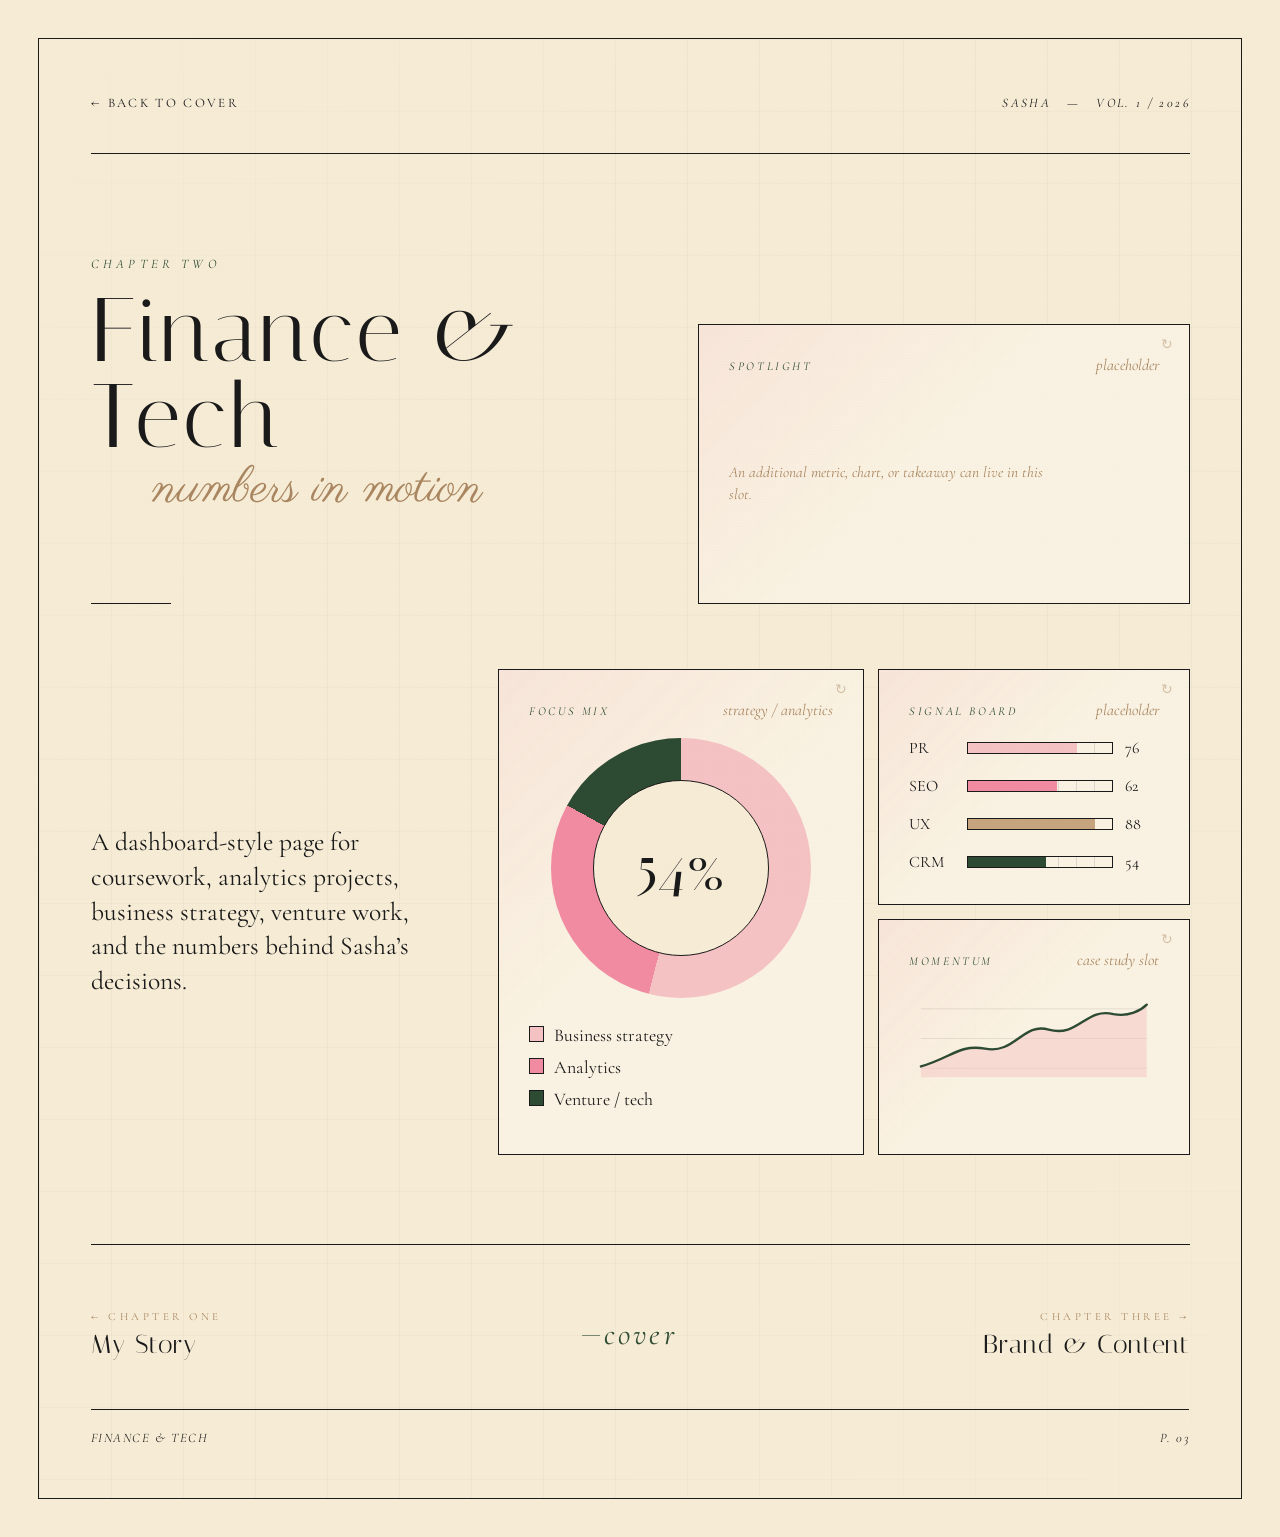
==== commit 05b4923b: "Add web copy of résumé for the download button One-page résumé (phone number removed for the public " ====
--- a/pages/ai-governance.html
+++ b/pages/ai-governance.html
@@ -3,11 +3,7 @@
 <head>
   <meta charset="UTF-8" />
   <meta name="viewport" content="width=device-width, initial-scale=1.0" />
-  <title>AI &amp; Governance — Sasha Petrovicheva</title>
-  <meta
-    name="description"
-    content="Sasha Petrovicheva&rsquo;s AI governance work: a Wellington Management co-op across legal, risk, information security and AI governance, an AI agent prototype, and faculty-supervised research on governing agentic AI in financial operations."
-  />
+  <title>Finance &amp; Tech — Sasha</title>
   <link rel="icon" type="image/png" href="../assets/images/favicon.png" />
   <link rel="preconnect" href="https://fonts.googleapis.com" />
   <link rel="preconnect" href="https://fonts.gstatic.com" crossorigin />
@@ -17,227 +13,126 @@
   />
   <link rel="stylesheet" href="../styles/base.css" />
   <link rel="stylesheet" href="../styles/page.css" />
-  <link rel="stylesheet" href="../styles/pages/ai-governance.css" />
 </head>
-<body class="page finance-page governance-page" data-chapter="ai-governance">
+<body class="page finance-page">
   <div class="page-frame">
     <header class="page-masthead reveal-fade" data-delay="100">
       <a href="../index.html" class="home-link">&larr; back to cover</a>
       <div class="page-vol">
-        <span>Sasha Petrovicheva</span>
+        <span>Sasha</span>
         <span>—</span>
         <span>Vol. 1 / 2026</span>
       </div>
     </header>
 
-    <!-- Hero: title + spotlight board (flips to a one-line summary of the co-op) -->
     <section class="page-hero finance-hero reveal-drop" data-delay="200">
       <div class="finance-hero-text">
         <span class="page-eyebrow">Chapter Two</span>
-        <h1 class="page-title page-title-compact">AI &amp; Governance</h1>
-        <p class="page-title-script">responsible by design</p>
+        <h1 class="page-title page-title-compact">Finance &amp; Tech</h1>
+        <p class="page-title-script">numbers in motion</p>
         <span class="page-rule"></span>
       </div>
-      <article class="chart-card finance-hero-spotlight spotlight-card flip-card tilt-card" tabindex="0">
+      <article class="chart-card finance-hero-spotlight flip-card tilt-card" tabindex="0">
         <div class="flip-inner">
           <div class="flip-face flip-front">
             <div class="chart-heading">
               <span class="micro-label">Spotlight</span>
-              <span class="chart-tag">co-op &middot; Boston, on-site</span>
+              <span class="chart-tag">placeholder</span>
             </div>
-            <div class="spotlight-body">
-              <p class="spotlight-org">Wellington Management</p>
-              <p class="spotlight-role">Risk Intelligence, Information Security &amp; AI Governance <span class="nowrap">Co-op</span></p>
-              <p class="spotlight-meta">
-                <span class="spotlight-dates">Dec 2025 &ndash; Aug 2026</span>
-                <span class="spotlight-teams" aria-hidden="true"><i></i><i></i><i></i><i></i></span>
-              </p>
+            <div class="chart-placeholder">
+              <p>An additional metric, chart, or takeaway can live in this slot.</p>
             </div>
           </div>
           <div class="flip-face flip-back">
             <span class="micro-label">Spotlight</span>
-            <h2>Inside AI governance</h2>
-            <p>
-              Sasha rotated across four teams, translating technical and operational issues for
-              cross-functional colleagues &mdash; and designed and tested an AI agent prototype for
-              trade-operations outage response.
-            </p>
+            <h3>Headline note</h3>
+            <p>Placeholder caption &mdash; swap in a real KPI, course grade, or project outcome.</p>
           </div>
         </div>
         <span class="flip-indicator" aria-hidden="true"></span>
       </article>
     </section>
 
-    <!-- 1 · The co-op dashboard — three boards, each flips to the story behind it -->
-    <section class="finance-stage governance-stage" aria-labelledby="dashboard-title">
-      <div class="finance-intro reveal-fade" data-delay="300">
-        <div class="governance-intro-copy">
-          <h2 id="dashboard-title" class="micro-label">The co-op, in three boards</h2>
-          <p class="page-lede">
-            Sasha&rsquo;s co-op at Wellington Management put her inside the question every company
-            now faces: how to use AI without losing control of it.
-          </p>
-          <p class="dashboard-hint">
-            <span aria-hidden="true">&#8635;</span>
-            Tap a board, or press Enter, to turn it over.
-          </p>
-        </div>
-        <figure class="photo-card governance-photo tilt-card" style="--rotate: -2deg">
-          <div
-            class="img-slot"
-            style="--ratio: 4 / 5"
-            data-hint="Sasha at Wellington Management in Boston — the lobby, the building entrance or a team moment (vertical). No screens, documents, badges or anything confidential in frame."
-            data-file="assets/images/ai-governance/wellington-office.jpg"
-          >
-            <img
-              src="../assets/images/ai-governance/wellington-office.jpg"
-              alt="Sasha at Wellington Management in Boston"
-              loading="lazy"
-            />
-          </div>
-          <figcaption>on-site, Boston</figcaption>
-        </figure>
+    <section class="finance-stage reveal-fade" data-delay="420" aria-label="Finance and tech dashboard">
+      <div class="finance-intro">
+        <p class="page-lede">
+          A dashboard-style page for coursework, analytics projects, business
+          strategy, venture work, and the numbers behind Sasha&rsquo;s decisions.
+        </p>
       </div>
 
-      <div class="dashboard-grid reveal-fade" data-delay="420">
-        <!-- Board 1 · The rotation — four equal slices (it was a rotation, not a split of hours) -->
-        <article class="chart-card chart-card-large rotation-card flip-card tilt-card" tabindex="0" data-rotation>
+      <div class="dashboard-grid">
+        <article class="chart-card chart-card-large flip-card tilt-card" tabindex="0" style="--p1: 54%; --p2: 29%;">
           <div class="flip-inner">
             <div class="flip-face flip-front">
               <div class="chart-heading">
-                <span class="micro-label">The rotation</span>
-                <span class="chart-tag">four teams, equal parts</span>
+                <span class="micro-label">Focus mix</span>
+                <span class="chart-tag">strategy / analytics</span>
               </div>
-              <div class="donut-wrap rotation-wrap">
-                <div class="rotation-donut">
-                  <svg viewBox="0 0 200 200" aria-hidden="true" focusable="false">
-                    <circle class="rotation-rim" cx="100" cy="100" r="96" />
-                    <g transform="rotate(-90 100 100)">
-                      <circle class="rotation-slice" data-team-slice="legal" cx="100" cy="100" r="80" pathLength="100" stroke-dasharray="23 77" stroke-dashoffset="-1" />
-                      <circle class="rotation-slice" data-team-slice="security" cx="100" cy="100" r="80" pathLength="100" stroke-dasharray="23 77" stroke-dashoffset="-26" />
-                      <circle class="rotation-slice" data-team-slice="intel" cx="100" cy="100" r="80" pathLength="100" stroke-dasharray="23 77" stroke-dashoffset="-51" />
-                      <circle class="rotation-slice" data-team-slice="ai" cx="100" cy="100" r="80" pathLength="100" stroke-dasharray="23 77" stroke-dashoffset="-76" />
-                    </g>
-                    <circle class="rotation-core" cx="100" cy="100" r="63" />
-                  </svg>
-                  <p class="rotation-center" aria-hidden="true">
-                    <span class="rotation-center-default"><b>4</b><small>teams</small></span>
-                    <span class="rotation-center-team" data-team-label="legal">Legal &amp; Risk</span>
-                    <span class="rotation-center-team" data-team-label="security">Information Security &amp; Cyber Defense</span>
-                    <span class="rotation-center-team" data-team-label="intel">Risk Intelligence</span>
-                    <span class="rotation-center-team" data-team-label="ai">AI Governance</span>
-                  </p>
+              <div class="donut-wrap">
+                <div class="donut-chart" aria-label="Pink donut chart">
+                  <span>54%</span>
                 </div>
-                <ul class="chart-legend rotation-legend" aria-label="Teams in the rotation">
-                  <li>
-                    <button type="button" class="rotation-key" data-team-key="legal" aria-pressed="false">
-                      <span class="legend-swatch legend-pink" aria-hidden="true"></span>Legal &amp; Risk
-                    </button>
-                  </li>
-                  <li>
-                    <button type="button" class="rotation-key" data-team-key="security" aria-pressed="false">
-                      <span class="legend-swatch legend-rose" aria-hidden="true"></span>Information Security &amp; Cyber Defense
-                    </button>
-                  </li>
-                  <li>
-                    <button type="button" class="rotation-key" data-team-key="intel" aria-pressed="false">
-                      <span class="legend-swatch legend-bamboo" aria-hidden="true"></span>Risk Intelligence
-                    </button>
-                  </li>
-                  <li>
-                    <button type="button" class="rotation-key" data-team-key="ai" aria-pressed="false">
-                      <span class="legend-swatch legend-leaf" aria-hidden="true"></span>AI Governance
-                    </button>
-                  </li>
+                <ul class="chart-legend">
+                  <li><span class="legend-swatch legend-pink"></span>Business strategy</li>
+                  <li><span class="legend-swatch legend-rose"></span>Analytics</li>
+                  <li><span class="legend-swatch legend-leaf"></span>Venture / tech</li>
                 </ul>
               </div>
             </div>
             <div class="flip-face flip-back">
-              <span class="micro-label">The rotation</span>
-              <h3>Four teams, one translator</h3>
+              <span class="micro-label">Focus mix</span>
+              <h3>How she splits her hours</h3>
               <p>
-                Sasha rotated across Legal and Risk, Information Security and Cyber Defense, Risk
-                Intelligence, and AI Governance. In each, her job was the same: translating technical
-                and operational issues for cross-functional teams.
+                Placeholder for the story behind the donut &mdash; strategy work,
+                analytics builds, and venture deal flow each get a real share of
+                her week.
               </p>
             </div>
           </div>
           <span class="flip-indicator" aria-hidden="true"></span>
         </article>
 
-        <!-- Board 2 · The prototype — the stepped path the agent took -->
-        <article class="chart-card prototype-card flip-card tilt-card" tabindex="0">
+        <article class="chart-card flip-card tilt-card" tabindex="0">
           <div class="flip-inner">
             <div class="flip-face flip-front">
               <div class="chart-heading">
-                <span class="micro-label">The prototype</span>
-                <span class="chart-tag">an AI agent</span>
+                <span class="micro-label">Signal board</span>
+                <span class="chart-tag">placeholder</span>
               </div>
-              <p class="board-caption">for trade-operations outage response</p>
-              <ol class="prototype-path">
-                <li class="prototype-step" style="--step: 0">
-                  <span class="step-num">01</span>
-                  <span class="step-name">Excel</span>
-                  <span class="step-note">structured inputs</span>
-                </li>
-                <li class="prototype-step" style="--step: 1">
-                  <span class="step-num">02</span>
-                  <span class="step-name">Microsoft Copilot</span>
-                </li>
-                <li class="prototype-step" style="--step: 2">
-                  <span class="step-num">03</span>
-                  <span class="step-name">VS Code</span>
-                </li>
-                <li class="prototype-step is-live" style="--step: 3">
-                  <span class="step-num">04</span>
-                  <span class="step-name">Snowflake</span>
-                  <span class="step-note"><i class="live-dot" aria-hidden="true"></i>live data</span>
-                </li>
-              </ol>
+              <div class="bar-chart" aria-label="Animated bar chart">
+                <div class="bar-row" style="--bar: 76%; --bar-color: #f4c2c2"><span>PR</span><i></i><b>76</b></div>
+                <div class="bar-row" style="--bar: 62%; --bar-color: #f08ba2"><span>SEO</span><i></i><b>62</b></div>
+                <div class="bar-row" style="--bar: 88%; --bar-color: #c5a47e"><span>UX</span><i></i><b>88</b></div>
+                <div class="bar-row" style="--bar: 54%; --bar-color: #2d4a32"><span>CRM</span><i></i><b>54</b></div>
+              </div>
             </div>
             <div class="flip-face flip-back">
-              <span class="micro-label">The prototype</span>
-              <h3>Design, test, document</h3>
-              <p>
-                Sasha designed and tested the agent, moving it from structured Excel inputs to
-                Microsoft Copilot, VS Code and Snowflake-connected data. At the end of her co-op,
-                she documented the pre-deployment prototype.
-              </p>
+              <span class="micro-label">Signal board</span>
+              <h3>Channel breakdown</h3>
+              <p>Placeholder for the story behind the bars &mdash; channel mix across recent campaigns, projects, and class work.</p>
             </div>
           </div>
           <span class="flip-indicator" aria-hidden="true"></span>
         </article>
 
-        <!-- Board 3 · The controls — what had to be true before anyone trusts the agent -->
-        <article class="chart-card controls-card flip-card tilt-card" tabindex="0">
+        <article class="chart-card line-card flip-card tilt-card" tabindex="0">
           <div class="flip-inner">
             <div class="flip-face flip-front">
               <div class="chart-heading">
-                <span class="micro-label">The controls</span>
-                <span class="chart-tag">mapped pre-deployment</span>
+                <span class="micro-label">Momentum</span>
+                <span class="chart-tag">case study slot</span>
               </div>
-              <ul class="controls-list">
-                <li style="--step: 0"><span class="control-check" aria-hidden="true"></span>Human review</li>
-                <li style="--step: 1"><span class="control-check" aria-hidden="true"></span>Access governance</li>
-                <li style="--step: 2"><span class="control-check" aria-hidden="true"></span>Output validation</li>
-                <li style="--step: 3"><span class="control-check" aria-hidden="true"></span>Operational accountability</li>
-              </ul>
-              <p class="controls-map">
-                <span>data flows</span>
-                <span class="controls-arrow" aria-hidden="true">&rarr;</span>
-                <span>decisions</span>
-                <span class="controls-arrow" aria-hidden="true">&rarr;</span>
-                <span>escalation paths</span>
-              </p>
+              <svg class="line-chart" viewBox="0 0 420 170" role="img" aria-label="Animated line graph">
+                <path class="grid-line" d="M20 35H400M20 85H400M20 135H400" />
+                <path class="line-fill" d="M20 132 C70 118 85 94 128 102 C178 112 192 57 235 70 C285 84 298 32 344 44 C370 49 390 38 400 28 L400 150 L20 150 Z" />
+                <path class="line-path" d="M20 132 C70 118 85 94 128 102 C178 112 192 57 235 70 C285 84 298 32 344 44 C370 49 390 38 400 28" />
+              </svg>
             </div>
             <div class="flip-face flip-back">
-              <span class="micro-label">The controls</span>
-              <h3>Who checks the agent?</h3>
-              <p>
-                Sasha mapped data flows, decisions, escalation paths and the control requirements
-                for human review, access governance, output validation and operational
-                accountability.
-              </p>
+              <span class="micro-label">Momentum</span>
+              <h3>Trajectory over the year</h3>
+              <p>Placeholder for a case study writeup &mdash; project name, what shifted, and the moment it inflected.</p>
             </div>
           </div>
           <span class="flip-indicator" aria-hidden="true"></span>
@@ -245,219 +140,24 @@
       </div>
     </section>
 
-    <!-- 2 · Research feature — six lenses; choose one to see the question it asks -->
-    <section class="research-feature" aria-labelledby="research-title" data-lenses>
-      <div class="research-copy reveal-fade" data-delay="150">
-        <span class="micro-label">Research &middot; 2026 &ndash; present</span>
-        <h2 id="research-title" class="research-title">Governing Agentic AI in Financial Operations</h2>
-        <p class="research-tag">Independent, faculty-supervised research</p>
-        <p class="research-summary">
-          A case study of agentic-AI governance in high-stakes financial workflows, grounded in an
-          anonymized trade-operations project at Wellington. It follows six lenses across
-          operational, risk, legal and information-security teams.
-        </p>
-      </div>
-
-      <div class="lens-board reveal-fade" data-delay="300">
-        <div class="lens-head">
-          <span class="micro-label">Six lenses</span>
-          <span class="lens-count" data-lens-count aria-hidden="true">01 / 06</span>
-        </div>
-        <div class="lens-chips" role="tablist" aria-label="Research lenses" data-arrow-keys>
-          <button type="button" class="lens-chip" role="tab" id="lens-tab-oversight" aria-controls="lens-oversight" aria-selected="true" tabindex="0">
-            <span class="lens-num" aria-hidden="true">01</span>Human oversight
-          </button>
-          <button type="button" class="lens-chip" role="tab" id="lens-tab-audit" aria-controls="lens-audit" aria-selected="false" tabindex="-1">
-            <span class="lens-num" aria-hidden="true">02</span>Auditability
-          </button>
-          <button type="button" class="lens-chip" role="tab" id="lens-tab-data" aria-controls="lens-data" aria-selected="false" tabindex="-1">
-            <span class="lens-num" aria-hidden="true">03</span>Data access
-          </button>
-          <button type="button" class="lens-chip" role="tab" id="lens-tab-validation" aria-controls="lens-validation" aria-selected="false" tabindex="-1">
-            <span class="lens-num" aria-hidden="true">04</span>Output validation
-          </button>
-          <button type="button" class="lens-chip" role="tab" id="lens-tab-readiness" aria-controls="lens-readiness" aria-selected="false" tabindex="-1">
-            <span class="lens-num" aria-hidden="true">05</span>Deployment readiness
-          </button>
-          <button type="button" class="lens-chip" role="tab" id="lens-tab-responsibility" aria-controls="lens-responsibility" aria-selected="false" tabindex="-1">
-            <span class="lens-num" aria-hidden="true">06</span>Responsibility allocation
-          </button>
-        </div>
-
-        <div class="lens-panels">
-          <div class="lens-panel" role="tabpanel" id="lens-oversight" aria-labelledby="lens-tab-oversight" tabindex="0">
-            <span class="lens-ring" aria-hidden="true">01</span>
-            <div class="lens-panel-text">
-              <p class="lens-panel-label">Human oversight</p>
-              <!-- DRAFT: Sasha to confirm -->
-              <p class="lens-question">Where does a person stay in the loop, and what exactly do they check?</p>
-            </div>
-          </div>
-          <div class="lens-panel" role="tabpanel" id="lens-audit" aria-labelledby="lens-tab-audit" tabindex="0">
-            <span class="lens-ring" aria-hidden="true">02</span>
-            <div class="lens-panel-text">
-              <p class="lens-panel-label">Auditability</p>
-              <!-- DRAFT: Sasha to confirm -->
-              <p class="lens-question">Could someone reconstruct, after the fact, what the agent did and why?</p>
-            </div>
-          </div>
-          <div class="lens-panel" role="tabpanel" id="lens-data" aria-labelledby="lens-tab-data" tabindex="0">
-            <span class="lens-ring" aria-hidden="true">03</span>
-            <div class="lens-panel-text">
-              <p class="lens-panel-label">Data access</p>
-              <!-- DRAFT: Sasha to confirm -->
-              <p class="lens-question">What should the agent be allowed to see, and who grants that access?</p>
-            </div>
-          </div>
-          <div class="lens-panel" role="tabpanel" id="lens-validation" aria-labelledby="lens-tab-validation" tabindex="0">
-            <span class="lens-ring" aria-hidden="true">04</span>
-            <div class="lens-panel-text">
-              <p class="lens-panel-label">Output validation</p>
-              <!-- DRAFT: Sasha to confirm -->
-              <p class="lens-question">How is an answer checked before anyone acts on it?</p>
-            </div>
-          </div>
-          <div class="lens-panel" role="tabpanel" id="lens-readiness" aria-labelledby="lens-tab-readiness" tabindex="0">
-            <span class="lens-ring" aria-hidden="true">05</span>
-            <div class="lens-panel-text">
-              <p class="lens-panel-label">Deployment readiness</p>
-              <!-- DRAFT: Sasha to confirm -->
-              <p class="lens-question">What has to be true before a prototype is trusted with live operations?</p>
-            </div>
-          </div>
-          <div class="lens-panel" role="tabpanel" id="lens-responsibility" aria-labelledby="lens-tab-responsibility" tabindex="0">
-            <span class="lens-ring" aria-hidden="true">06</span>
-            <div class="lens-panel-text">
-              <p class="lens-panel-label">Responsibility allocation</p>
-              <!-- DRAFT: Sasha to confirm -->
-              <p class="lens-question">When the agent gets it wrong, which team owns the outcome?</p>
-            </div>
-          </div>
-        </div>
-      </div>
-    </section>
-
-    <!-- Pull quote -->
-    <!-- DRAFT QUOTE: Sasha to confirm wording -->
-    <figure class="quote-strip governance-quote reveal-fade" data-delay="150">
-      <span class="quote-mark" aria-hidden="true">&ldquo;</span>
-      <blockquote>
-        <p>
-          AI and cybersecurity problems are business problems &mdash; and, sooner or later, legal
-          ones.
-        </p>
-      </blockquote>
-      <figcaption class="micro-label">Sasha</figcaption>
-    </figure>
-
-    <!-- 3 · Toolkit + coursework -->
-    <section class="governance-toolkit reveal-fade" data-delay="150" aria-labelledby="toolkit-title">
-      <div class="toolkit-head">
-        <h2 id="toolkit-title" class="micro-label">The toolkit</h2>
-        <p class="toolkit-dek">
-          Enough technology to ask the right questions; enough strategy and policy to act on the
-          answers.
-        </p>
-      </div>
-      <div class="toolkit-columns">
-        <div class="toolkit-group">
-          <h3>Data &amp; AI</h3>
-          <ul class="toolkit-tags">
-            <li>Excel</li>
-            <li>Snowflake</li>
-            <li>Microsoft Copilot</li>
-            <li>Copilot Studio</li>
-            <li>VS Code</li>
-            <li>Data analytics</li>
-            <li>Information visualization</li>
-          </ul>
-        </div>
-        <div class="toolkit-group">
-          <h3>Governance &amp; strategy</h3>
-          <ul class="toolkit-tags">
-            <li>AI governance</li>
-            <li>Information security</li>
-            <li>Cyber risk</li>
-            <li>Data governance</li>
-            <li>Policy research</li>
-            <li>Process mapping</li>
-          </ul>
-        </div>
-        <div class="toolkit-group toolkit-courses">
-          <h3>Coursework</h3>
-          <ul class="toolkit-course-list">
-            <li>Data Management</li>
-            <li>Information Visualization</li>
-            <li>Digital Globalization</li>
-            <li>Business Decision Making in Developed &amp; Emerging Markets</li>
-            <li>Executing Global Strategy</li>
-          </ul>
-          <p class="toolkit-note">Business Analytics concentration &middot; Northeastern University</p>
-        </div>
-      </div>
-    </section>
-
-    <!-- 4 · Coda — finance roots behind her, the path ahead -->
-    <section class="governance-coda reveal-fade" data-delay="150" aria-label="Finance roots and where this leads">
-      <div class="coda-roots">
-        <h2 class="micro-label">Finance roots</h2>
-        <p class="coda-dek">Before AI governance, there was payroll.</p>
-        <ul class="roots-list">
-          <li>
-            <span class="roots-when">2019 &ndash; present</span>
-            <strong>Guardian Angel Home Health Agency</strong>
-            <span class="roots-what">
-              Financial operations &mdash; payroll, insurance documentation and recurring reporting
-              in regulated healthcare. Now Business Operations Associate.
-            </span>
-          </li>
-          <li>
-            <span class="roots-when">Applied project</span>
-            <strong>Tesla&ndash;Chevron Financial Analysis</strong>
-            <span class="roots-what">An applied business project in financial analysis.</span>
-          </li>
-          <li>
-            <span class="roots-when">Sep &ndash; Dec 2024</span>
-            <strong>Girls Into VC</strong>
-            <span class="roots-what">Fellow in a venture capital fellowship.</span>
-          </li>
-        </ul>
-      </div>
-
-      <div class="coda-next">
-        <h2 class="micro-label">Where this leads</h2>
-        <p class="coda-dek">After the MBA: consulting, then the law.</p>
-        <ol class="next-path">
-          <li>
-            <span class="next-when">Fall 2027</span>
-            <!-- EDIT: name the program once decided -->
-            <strong>MBA</strong>
-            <span class="next-what">AI &amp; technology focus</span>
-          </li>
-          <li>
-            <span class="next-when">then</span>
-            <strong>Consulting</strong>
-            <span class="next-what">AI governance, responsible AI &amp; technology risk</span>
-          </li>
-          <li>
-            <span class="next-when">then</span>
-            <strong>Law school</strong>
-            <span class="next-what">AI, privacy &amp; cybersecurity law</span>
-          </li>
-        </ol>
-        <a class="next-link" href="next-chapter.html">Read the plan in The Next Chapter <span aria-hidden="true">&rarr;</span></a>
-      </div>
-    </section>
-
-    <nav class="chapter-nav reveal-fade" data-delay="200" aria-label="Chapter navigation"></nav>
+    <nav class="chapter-nav reveal-fade" data-delay="200" aria-label="Chapter navigation">
+      <a href="my-story.html" class="chapter-nav-prev" aria-label="Previous chapter: My Story">
+        <small>← Chapter One</small>
+        <span>My Story</span>
+      </a>
+      <a href="../index.html" class="chapter-nav-home" aria-label="Back to cover">cover</a>
+      <a href="brand-content.html" class="chapter-nav-next" aria-label="Next chapter: Brand and Content">
+        <small>Chapter Three →</small>
+        <span>Brand &amp; Content</span>
+      </a>
+    </nav>
 
     <footer class="page-footer">
-      <span>AI &amp; Governance</span>
+      <span>Finance &amp; Tech</span>
       <span>p. 03</span>
     </footer>
   </div>
   <script src="../scripts/main.js" defer></script>
-  <script src="../scripts/pages/ai-governance.js" defer></script>
   <script src="../scripts/cursor-effects.js" defer></script>
 </body>
 </html>
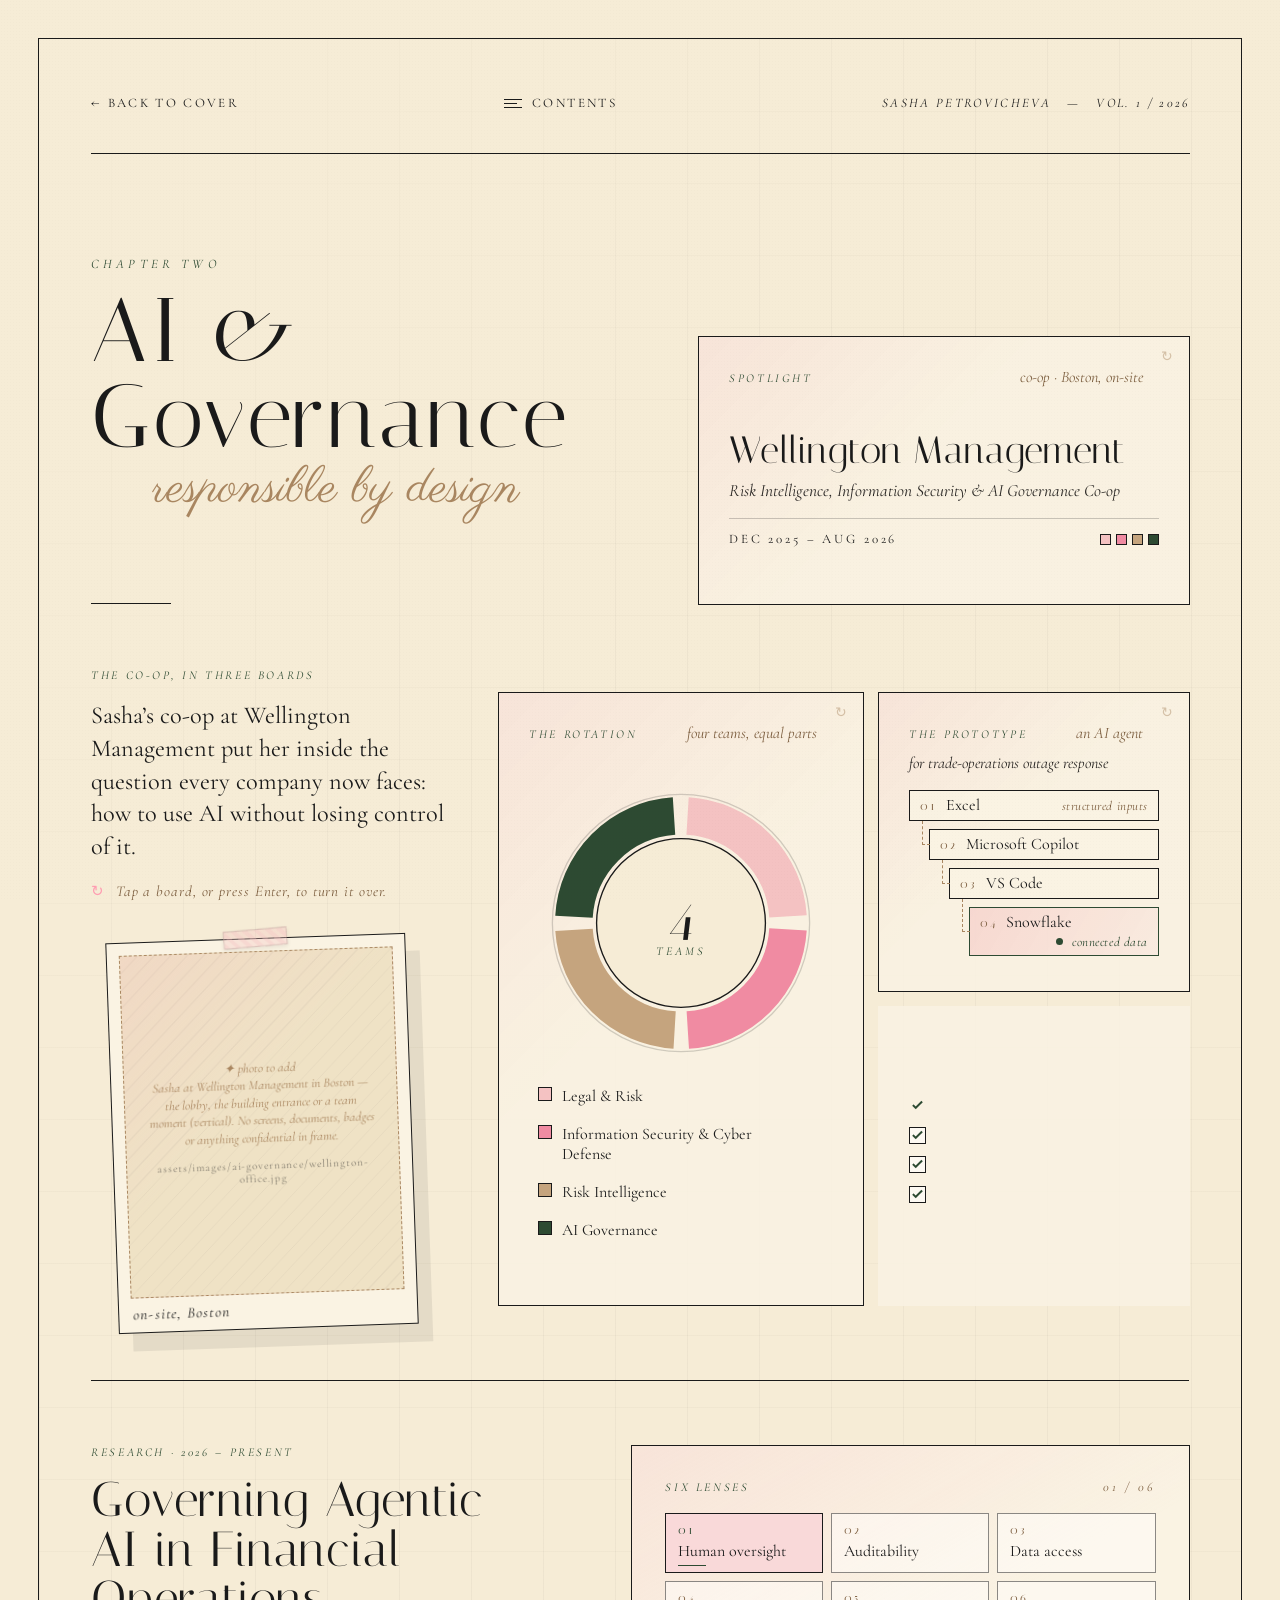
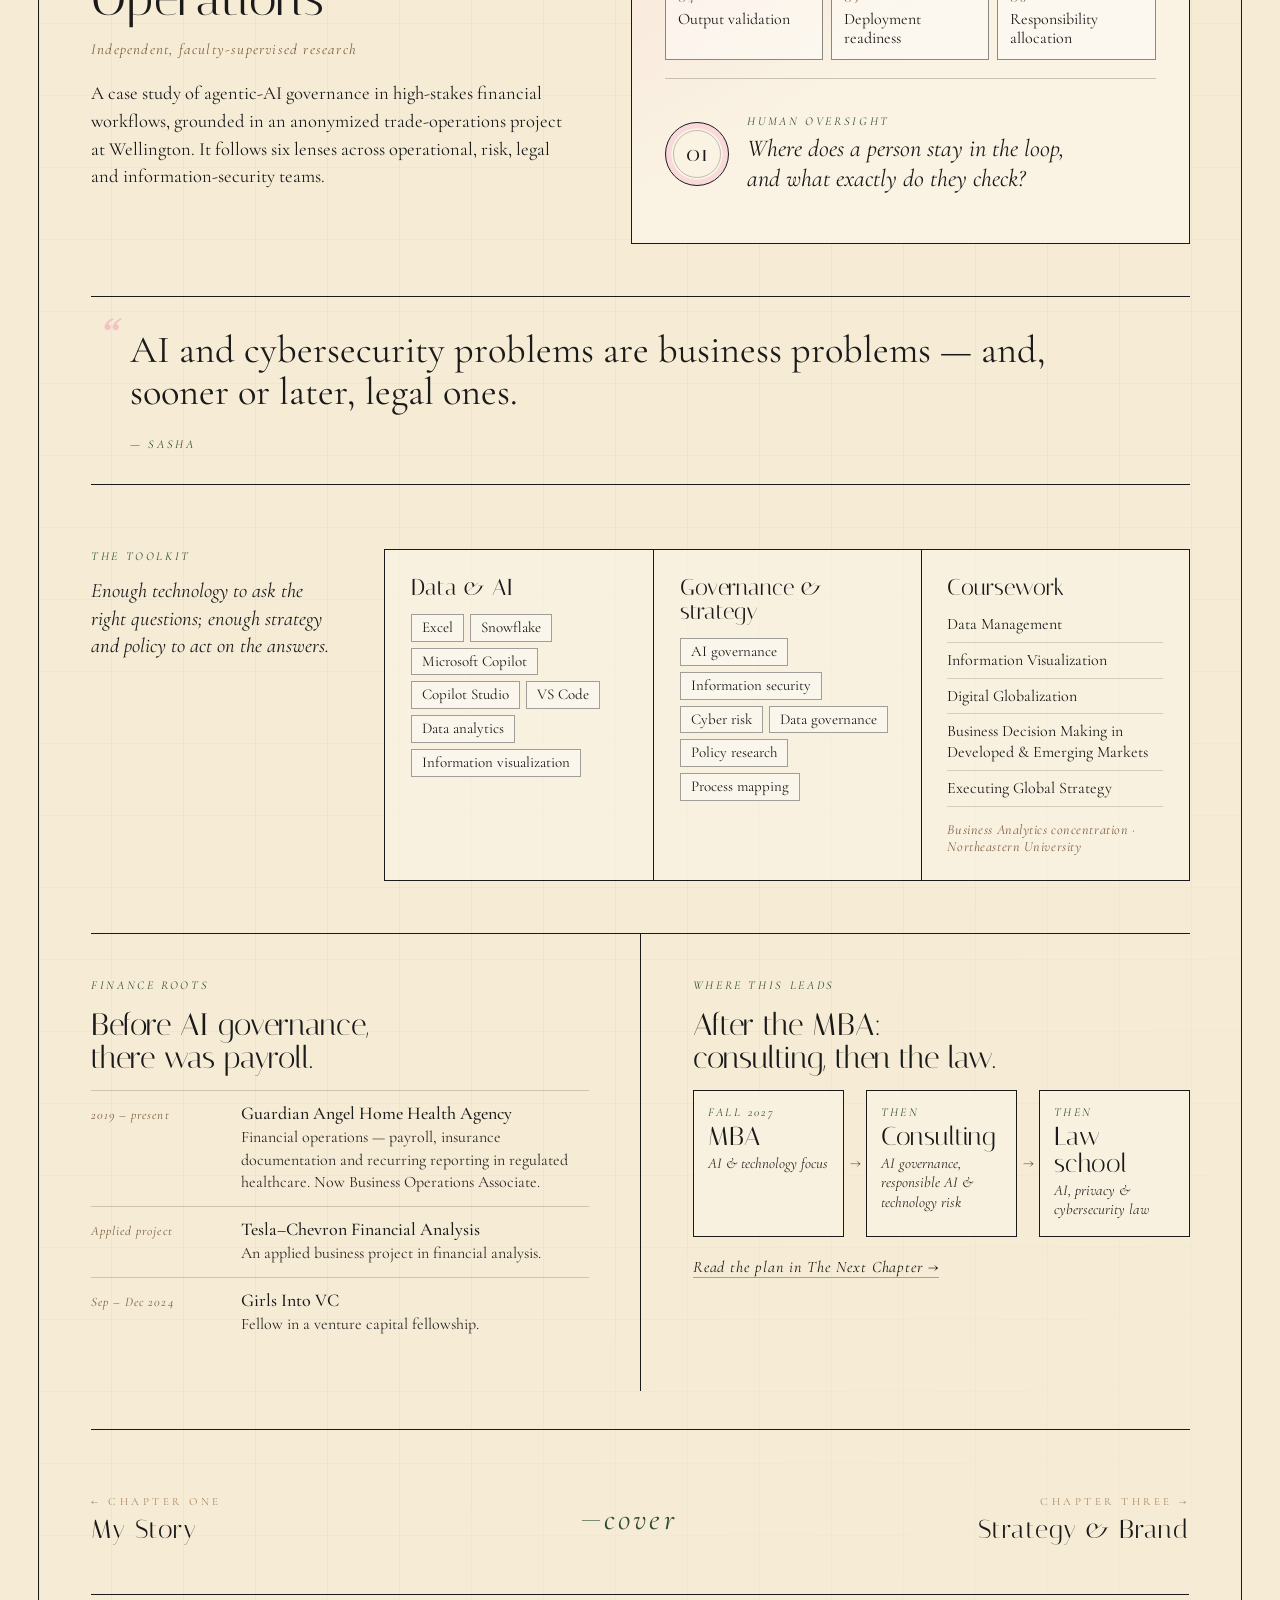
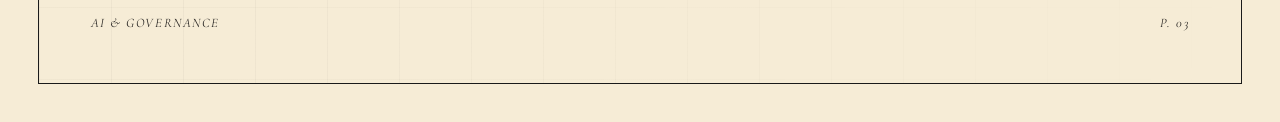
==== commit c7e960fa: "WIP: Next Chapter build and page reviews in progress (checkpoint) Includes the AI & Governance wordi" ====
--- a/pages/ai-governance.html
+++ b/pages/ai-governance.html
@@ -3,7 +3,11 @@
 <head>
   <meta charset="UTF-8" />
   <meta name="viewport" content="width=device-width, initial-scale=1.0" />
-  <title>Finance &amp; Tech — Sasha</title>
+  <title>AI &amp; Governance — Sasha Petrovicheva</title>
+  <meta
+    name="description"
+    content="Sasha Petrovicheva&rsquo;s AI governance work: a Wellington Management co-op across legal, risk, information security and AI governance, an AI agent prototype, and faculty-supervised research on governing agentic AI in financial operations."
+  />
   <link rel="icon" type="image/png" href="../assets/images/favicon.png" />
   <link rel="preconnect" href="https://fonts.googleapis.com" />
   <link rel="preconnect" href="https://fonts.gstatic.com" crossorigin />
@@ -13,126 +17,227 @@
   />
   <link rel="stylesheet" href="../styles/base.css" />
   <link rel="stylesheet" href="../styles/page.css" />
+  <link rel="stylesheet" href="../styles/pages/ai-governance.css" />
 </head>
-<body class="page finance-page">
+<body class="page finance-page governance-page" data-chapter="ai-governance">
   <div class="page-frame">
     <header class="page-masthead reveal-fade" data-delay="100">
       <a href="../index.html" class="home-link">&larr; back to cover</a>
       <div class="page-vol">
-        <span>Sasha</span>
+        <span>Sasha Petrovicheva</span>
         <span>—</span>
         <span>Vol. 1 / 2026</span>
       </div>
     </header>
 
+    <!-- Hero: title + spotlight board (flips to a one-line summary of the co-op) -->
     <section class="page-hero finance-hero reveal-drop" data-delay="200">
       <div class="finance-hero-text">
         <span class="page-eyebrow">Chapter Two</span>
-        <h1 class="page-title page-title-compact">Finance &amp; Tech</h1>
-        <p class="page-title-script">numbers in motion</p>
+        <h1 class="page-title page-title-compact">AI &amp; Governance</h1>
+        <p class="page-title-script">responsible by design</p>
         <span class="page-rule"></span>
       </div>
-      <article class="chart-card finance-hero-spotlight flip-card tilt-card" tabindex="0">
+      <article class="chart-card finance-hero-spotlight spotlight-card flip-card tilt-card" tabindex="0">
         <div class="flip-inner">
           <div class="flip-face flip-front">
             <div class="chart-heading">
               <span class="micro-label">Spotlight</span>
-              <span class="chart-tag">placeholder</span>
-            </div>
-            <div class="chart-placeholder">
-              <p>An additional metric, chart, or takeaway can live in this slot.</p>
+              <span class="chart-tag">co-op &middot; Boston, on-site</span>
+            </div>
+            <div class="spotlight-body">
+              <p class="spotlight-org">Wellington Management</p>
+              <p class="spotlight-role">Risk Intelligence, Information Security &amp; AI Governance <span class="nowrap">Co-op</span></p>
+              <p class="spotlight-meta">
+                <span class="spotlight-dates">Dec 2025 &ndash; Aug 2026</span>
+                <span class="spotlight-teams" aria-hidden="true"><i></i><i></i><i></i><i></i></span>
+              </p>
             </div>
           </div>
           <div class="flip-face flip-back">
             <span class="micro-label">Spotlight</span>
-            <h3>Headline note</h3>
-            <p>Placeholder caption &mdash; swap in a real KPI, course grade, or project outcome.</p>
+            <h2>Inside AI governance</h2>
+            <p>
+              Sasha rotated across four teams, translating technical and operational issues for
+              cross-functional colleagues &mdash; and designed and tested an AI agent prototype for
+              trade-operations outage response.
+            </p>
           </div>
         </div>
         <span class="flip-indicator" aria-hidden="true"></span>
       </article>
     </section>
 
-    <section class="finance-stage reveal-fade" data-delay="420" aria-label="Finance and tech dashboard">
-      <div class="finance-intro">
-        <p class="page-lede">
-          A dashboard-style page for coursework, analytics projects, business
-          strategy, venture work, and the numbers behind Sasha&rsquo;s decisions.
-        </p>
-      </div>
-
-      <div class="dashboard-grid">
-        <article class="chart-card chart-card-large flip-card tilt-card" tabindex="0" style="--p1: 54%; --p2: 29%;">
+    <!-- 1 · The co-op dashboard — three boards, each flips to the story behind it -->
+    <section class="finance-stage governance-stage" aria-labelledby="dashboard-title">
+      <div class="finance-intro reveal-fade" data-delay="300">
+        <div class="governance-intro-copy">
+          <h2 id="dashboard-title" class="micro-label">The co-op, in three boards</h2>
+          <p class="page-lede">
+            Sasha&rsquo;s co-op at Wellington Management put her inside the question every company
+            now faces: how to use AI without losing control of it.
+          </p>
+          <p class="dashboard-hint">
+            <span aria-hidden="true">&#8635;</span>
+            Tap a board, or press Enter, to turn it over.
+          </p>
+        </div>
+        <figure class="photo-card governance-photo tilt-card" style="--rotate: -2deg">
+          <div
+            class="img-slot"
+            style="--ratio: 4 / 5"
+            data-hint="Sasha at Wellington Management in Boston — the lobby, the building entrance or a team moment (vertical). No screens, documents, badges or anything confidential in frame."
+            data-file="assets/images/ai-governance/wellington-office.jpg"
+          >
+            <img
+              src="../assets/images/ai-governance/wellington-office.jpg"
+              alt="Sasha at Wellington Management in Boston"
+              loading="lazy"
+            />
+          </div>
+          <figcaption>on-site, Boston</figcaption>
+        </figure>
+      </div>
+
+      <div class="dashboard-grid reveal-fade" data-delay="420">
+        <!-- Board 1 · The rotation — four equal slices (it was a rotation, not a split of hours) -->
+        <article class="chart-card chart-card-large rotation-card flip-card tilt-card" tabindex="0" data-rotation>
           <div class="flip-inner">
             <div class="flip-face flip-front">
               <div class="chart-heading">
-                <span class="micro-label">Focus mix</span>
-                <span class="chart-tag">strategy / analytics</span>
+                <span class="micro-label">The rotation</span>
+                <span class="chart-tag">four teams, equal parts</span>
               </div>
-              <div class="donut-wrap">
-                <div class="donut-chart" aria-label="Pink donut chart">
-                  <span>54%</span>
+              <div class="donut-wrap rotation-wrap">
+                <div class="rotation-donut">
+                  <svg viewBox="0 0 200 200" aria-hidden="true" focusable="false">
+                    <circle class="rotation-rim" cx="100" cy="100" r="96" />
+                    <g transform="rotate(-90 100 100)">
+                      <circle class="rotation-slice" data-team-slice="legal" cx="100" cy="100" r="80" pathLength="100" stroke-dasharray="23 77" stroke-dashoffset="-1" />
+                      <circle class="rotation-slice" data-team-slice="security" cx="100" cy="100" r="80" pathLength="100" stroke-dasharray="23 77" stroke-dashoffset="-26" />
+                      <circle class="rotation-slice" data-team-slice="intel" cx="100" cy="100" r="80" pathLength="100" stroke-dasharray="23 77" stroke-dashoffset="-51" />
+                      <circle class="rotation-slice" data-team-slice="ai" cx="100" cy="100" r="80" pathLength="100" stroke-dasharray="23 77" stroke-dashoffset="-76" />
+                    </g>
+                    <circle class="rotation-core" cx="100" cy="100" r="63" />
+                  </svg>
+                  <p class="rotation-center" aria-hidden="true">
+                    <span class="rotation-center-default"><b>4</b><small>teams</small></span>
+                    <span class="rotation-center-team" data-team-label="legal">Legal &amp; Risk</span>
+                    <span class="rotation-center-team" data-team-label="security">Information Security &amp; Cyber Defense</span>
+                    <span class="rotation-center-team" data-team-label="intel">Risk Intelligence</span>
+                    <span class="rotation-center-team" data-team-label="ai">AI Governance</span>
+                  </p>
                 </div>
-                <ul class="chart-legend">
-                  <li><span class="legend-swatch legend-pink"></span>Business strategy</li>
-                  <li><span class="legend-swatch legend-rose"></span>Analytics</li>
-                  <li><span class="legend-swatch legend-leaf"></span>Venture / tech</li>
+                <ul class="chart-legend rotation-legend" aria-label="Teams in the rotation">
+                  <li>
+                    <button type="button" class="rotation-key" data-team-key="legal" aria-pressed="false">
+                      <span class="legend-swatch legend-pink" aria-hidden="true"></span>Legal &amp; Risk
+                    </button>
+                  </li>
+                  <li>
+                    <button type="button" class="rotation-key" data-team-key="security" aria-pressed="false">
+                      <span class="legend-swatch legend-rose" aria-hidden="true"></span>Information Security &amp; Cyber Defense
+                    </button>
+                  </li>
+                  <li>
+                    <button type="button" class="rotation-key" data-team-key="intel" aria-pressed="false">
+                      <span class="legend-swatch legend-bamboo" aria-hidden="true"></span>Risk Intelligence
+                    </button>
+                  </li>
+                  <li>
+                    <button type="button" class="rotation-key" data-team-key="ai" aria-pressed="false">
+                      <span class="legend-swatch legend-leaf" aria-hidden="true"></span>AI Governance
+                    </button>
+                  </li>
                 </ul>
               </div>
             </div>
             <div class="flip-face flip-back">
-              <span class="micro-label">Focus mix</span>
-              <h3>How she splits her hours</h3>
+              <span class="micro-label">The rotation</span>
+              <h3>Four teams, one translator</h3>
               <p>
-                Placeholder for the story behind the donut &mdash; strategy work,
-                analytics builds, and venture deal flow each get a real share of
-                her week.
+                Sasha rotated across Legal and Risk, Information Security and Cyber Defense, Risk
+                Intelligence, and AI Governance. In each, her job was the same: translating technical
+                and operational issues for cross-functional teams.
               </p>
             </div>
           </div>
           <span class="flip-indicator" aria-hidden="true"></span>
         </article>
 
-        <article class="chart-card flip-card tilt-card" tabindex="0">
+        <!-- Board 2 · The prototype — the stepped path the agent took -->
+        <article class="chart-card prototype-card flip-card tilt-card" tabindex="0">
           <div class="flip-inner">
             <div class="flip-face flip-front">
               <div class="chart-heading">
-                <span class="micro-label">Signal board</span>
-                <span class="chart-tag">placeholder</span>
+                <span class="micro-label">The prototype</span>
+                <span class="chart-tag">an AI agent</span>
               </div>
-              <div class="bar-chart" aria-label="Animated bar chart">
-                <div class="bar-row" style="--bar: 76%; --bar-color: #f4c2c2"><span>PR</span><i></i><b>76</b></div>
-                <div class="bar-row" style="--bar: 62%; --bar-color: #f08ba2"><span>SEO</span><i></i><b>62</b></div>
-                <div class="bar-row" style="--bar: 88%; --bar-color: #c5a47e"><span>UX</span><i></i><b>88</b></div>
-                <div class="bar-row" style="--bar: 54%; --bar-color: #2d4a32"><span>CRM</span><i></i><b>54</b></div>
-              </div>
+              <p class="board-caption">for trade-operations outage response</p>
+              <ol class="prototype-path">
+                <li class="prototype-step" style="--step: 0">
+                  <span class="step-num">01</span>
+                  <span class="step-name">Excel</span>
+                  <span class="step-note">structured inputs</span>
+                </li>
+                <li class="prototype-step" style="--step: 1">
+                  <span class="step-num">02</span>
+                  <span class="step-name">Microsoft Copilot</span>
+                </li>
+                <li class="prototype-step" style="--step: 2">
+                  <span class="step-num">03</span>
+                  <span class="step-name">VS Code</span>
+                </li>
+                <li class="prototype-step is-live" style="--step: 3">
+                  <span class="step-num">04</span>
+                  <span class="step-name">Snowflake</span>
+                  <span class="step-note"><i class="live-dot" aria-hidden="true"></i>connected data</span>
+                </li>
+              </ol>
             </div>
             <div class="flip-face flip-back">
-              <span class="micro-label">Signal board</span>
-              <h3>Channel breakdown</h3>
-              <p>Placeholder for the story behind the bars &mdash; channel mix across recent campaigns, projects, and class work.</p>
+              <span class="micro-label">The prototype</span>
+              <h3>Design, test, document</h3>
+              <p>
+                Sasha designed and tested the agent, moving it from structured Excel inputs to
+                Microsoft Copilot, VS Code and Snowflake-connected data. At the end of her co-op,
+                she documented the pre-deployment prototype.
+              </p>
             </div>
           </div>
           <span class="flip-indicator" aria-hidden="true"></span>
         </article>
 
-        <article class="chart-card line-card flip-card tilt-card" tabindex="0">
+        <!-- Board 3 · The controls — what had to be true before anyone trusts the agent -->
+        <article class="chart-card controls-card flip-card tilt-card" tabindex="0">
           <div class="flip-inner">
             <div class="flip-face flip-front">
               <div class="chart-heading">
-                <span class="micro-label">Momentum</span>
-                <span class="chart-tag">case study slot</span>
+                <span class="micro-label">The controls</span>
+                <span class="chart-tag">mapped pre-deployment</span>
               </div>
-              <svg class="line-chart" viewBox="0 0 420 170" role="img" aria-label="Animated line graph">
-                <path class="grid-line" d="M20 35H400M20 85H400M20 135H400" />
-                <path class="line-fill" d="M20 132 C70 118 85 94 128 102 C178 112 192 57 235 70 C285 84 298 32 344 44 C370 49 390 38 400 28 L400 150 L20 150 Z" />
-                <path class="line-path" d="M20 132 C70 118 85 94 128 102 C178 112 192 57 235 70 C285 84 298 32 344 44 C370 49 390 38 400 28" />
-              </svg>
+              <ul class="controls-list">
+                <li style="--step: 0"><span class="control-check" aria-hidden="true"></span>Human review</li>
+                <li style="--step: 1"><span class="control-check" aria-hidden="true"></span>Access governance</li>
+                <li style="--step: 2"><span class="control-check" aria-hidden="true"></span>Output validation</li>
+                <li style="--step: 3"><span class="control-check" aria-hidden="true"></span>Operational accountability</li>
+              </ul>
+              <p class="controls-map">
+                <span>data flows</span>
+                <span class="controls-arrow" aria-hidden="true">&rarr;</span>
+                <span>decisions</span>
+                <span class="controls-arrow" aria-hidden="true">&rarr;</span>
+                <span>escalation paths</span>
+              </p>
             </div>
             <div class="flip-face flip-back">
-              <span class="micro-label">Momentum</span>
-              <h3>Trajectory over the year</h3>
-              <p>Placeholder for a case study writeup &mdash; project name, what shifted, and the moment it inflected.</p>
+              <span class="micro-label">The controls</span>
+              <h3>Who checks the agent?</h3>
+              <p>
+                Sasha mapped data flows, decisions, escalation paths and the control requirements
+                for human review, access governance, output validation and operational
+                accountability.
+              </p>
             </div>
           </div>
           <span class="flip-indicator" aria-hidden="true"></span>
@@ -140,24 +245,219 @@
       </div>
     </section>
 
-    <nav class="chapter-nav reveal-fade" data-delay="200" aria-label="Chapter navigation">
-      <a href="my-story.html" class="chapter-nav-prev" aria-label="Previous chapter: My Story">
-        <small>← Chapter One</small>
-        <span>My Story</span>
-      </a>
-      <a href="../index.html" class="chapter-nav-home" aria-label="Back to cover">cover</a>
-      <a href="brand-content.html" class="chapter-nav-next" aria-label="Next chapter: Brand and Content">
-        <small>Chapter Three →</small>
-        <span>Brand &amp; Content</span>
-      </a>
-    </nav>
+    <!-- 2 · Research feature — six lenses; choose one to see the question it asks -->
+    <section class="research-feature" aria-labelledby="research-title" data-lenses>
+      <div class="research-copy reveal-fade" data-delay="150">
+        <span class="micro-label">Research &middot; 2026 &ndash; present</span>
+        <h2 id="research-title" class="research-title">Governing Agentic AI in Financial Operations</h2>
+        <p class="research-tag">Independent, faculty-supervised research</p>
+        <p class="research-summary">
+          A case study of agentic-AI governance in high-stakes financial workflows, grounded in an
+          anonymized trade-operations project at Wellington. It follows six lenses across
+          operational, risk, legal and information-security teams.
+        </p>
+      </div>
+
+      <div class="lens-board reveal-fade" data-delay="300">
+        <div class="lens-head">
+          <span class="micro-label">Six lenses</span>
+          <span class="lens-count" data-lens-count aria-hidden="true">01 / 06</span>
+        </div>
+        <div class="lens-chips" role="tablist" aria-label="Research lenses" data-arrow-keys>
+          <button type="button" class="lens-chip" role="tab" id="lens-tab-oversight" aria-controls="lens-oversight" aria-selected="true" tabindex="0">
+            <span class="lens-num" aria-hidden="true">01</span>Human oversight
+          </button>
+          <button type="button" class="lens-chip" role="tab" id="lens-tab-audit" aria-controls="lens-audit" aria-selected="false" tabindex="-1">
+            <span class="lens-num" aria-hidden="true">02</span>Auditability
+          </button>
+          <button type="button" class="lens-chip" role="tab" id="lens-tab-data" aria-controls="lens-data" aria-selected="false" tabindex="-1">
+            <span class="lens-num" aria-hidden="true">03</span>Data access
+          </button>
+          <button type="button" class="lens-chip" role="tab" id="lens-tab-validation" aria-controls="lens-validation" aria-selected="false" tabindex="-1">
+            <span class="lens-num" aria-hidden="true">04</span>Output validation
+          </button>
+          <button type="button" class="lens-chip" role="tab" id="lens-tab-readiness" aria-controls="lens-readiness" aria-selected="false" tabindex="-1">
+            <span class="lens-num" aria-hidden="true">05</span>Deployment readiness
+          </button>
+          <button type="button" class="lens-chip" role="tab" id="lens-tab-responsibility" aria-controls="lens-responsibility" aria-selected="false" tabindex="-1">
+            <span class="lens-num" aria-hidden="true">06</span>Responsibility allocation
+          </button>
+        </div>
+
+        <div class="lens-panels">
+          <div class="lens-panel" role="tabpanel" id="lens-oversight" aria-labelledby="lens-tab-oversight" tabindex="0">
+            <span class="lens-ring" aria-hidden="true">01</span>
+            <div class="lens-panel-text">
+              <p class="lens-panel-label">Human oversight</p>
+              <!-- DRAFT: Sasha to confirm -->
+              <p class="lens-question">Where does a person stay in the loop, and what exactly do they check?</p>
+            </div>
+          </div>
+          <div class="lens-panel" role="tabpanel" id="lens-audit" aria-labelledby="lens-tab-audit" tabindex="0">
+            <span class="lens-ring" aria-hidden="true">02</span>
+            <div class="lens-panel-text">
+              <p class="lens-panel-label">Auditability</p>
+              <!-- DRAFT: Sasha to confirm -->
+              <p class="lens-question">Could someone reconstruct, after the fact, what the agent did and why?</p>
+            </div>
+          </div>
+          <div class="lens-panel" role="tabpanel" id="lens-data" aria-labelledby="lens-tab-data" tabindex="0">
+            <span class="lens-ring" aria-hidden="true">03</span>
+            <div class="lens-panel-text">
+              <p class="lens-panel-label">Data access</p>
+              <!-- DRAFT: Sasha to confirm -->
+              <p class="lens-question">What should the agent be allowed to see, and who grants that access?</p>
+            </div>
+          </div>
+          <div class="lens-panel" role="tabpanel" id="lens-validation" aria-labelledby="lens-tab-validation" tabindex="0">
+            <span class="lens-ring" aria-hidden="true">04</span>
+            <div class="lens-panel-text">
+              <p class="lens-panel-label">Output validation</p>
+              <!-- DRAFT: Sasha to confirm -->
+              <p class="lens-question">How is an answer checked before anyone acts on it?</p>
+            </div>
+          </div>
+          <div class="lens-panel" role="tabpanel" id="lens-readiness" aria-labelledby="lens-tab-readiness" tabindex="0">
+            <span class="lens-ring" aria-hidden="true">05</span>
+            <div class="lens-panel-text">
+              <p class="lens-panel-label">Deployment readiness</p>
+              <!-- DRAFT: Sasha to confirm -->
+              <p class="lens-question">What has to be true before a prototype is trusted with live operations?</p>
+            </div>
+          </div>
+          <div class="lens-panel" role="tabpanel" id="lens-responsibility" aria-labelledby="lens-tab-responsibility" tabindex="0">
+            <span class="lens-ring" aria-hidden="true">06</span>
+            <div class="lens-panel-text">
+              <p class="lens-panel-label">Responsibility allocation</p>
+              <!-- DRAFT: Sasha to confirm -->
+              <p class="lens-question">When the agent gets it wrong, which team owns the outcome?</p>
+            </div>
+          </div>
+        </div>
+      </div>
+    </section>
+
+    <!-- Pull quote -->
+    <!-- DRAFT QUOTE: Sasha to confirm wording -->
+    <figure class="quote-strip governance-quote reveal-fade" data-delay="150">
+      <span class="quote-mark" aria-hidden="true">&ldquo;</span>
+      <blockquote>
+        <p>
+          AI and cybersecurity problems are business problems &mdash; and, sooner or later, legal
+          ones.
+        </p>
+      </blockquote>
+      <figcaption class="micro-label">Sasha</figcaption>
+    </figure>
+
+    <!-- 3 · Toolkit + coursework -->
+    <section class="governance-toolkit reveal-fade" data-delay="150" aria-labelledby="toolkit-title">
+      <div class="toolkit-head">
+        <h2 id="toolkit-title" class="micro-label">The toolkit</h2>
+        <p class="toolkit-dek">
+          Enough technology to ask the right questions; enough strategy and policy to act on the
+          answers.
+        </p>
+      </div>
+      <div class="toolkit-columns">
+        <div class="toolkit-group">
+          <h3>Data &amp; AI</h3>
+          <ul class="toolkit-tags">
+            <li>Excel</li>
+            <li>Snowflake</li>
+            <li>Microsoft Copilot</li>
+            <li>Copilot Studio</li>
+            <li>VS Code</li>
+            <li>Data analytics</li>
+            <li>Information visualization</li>
+          </ul>
+        </div>
+        <div class="toolkit-group">
+          <h3>Governance &amp; strategy</h3>
+          <ul class="toolkit-tags">
+            <li>AI governance</li>
+            <li>Information security</li>
+            <li>Cyber risk</li>
+            <li>Data governance</li>
+            <li>Policy research</li>
+            <li>Process mapping</li>
+          </ul>
+        </div>
+        <div class="toolkit-group toolkit-courses">
+          <h3>Coursework</h3>
+          <ul class="toolkit-course-list">
+            <li>Data Management</li>
+            <li>Information Visualization</li>
+            <li>Digital Globalization</li>
+            <li>Business Decision Making in Developed &amp; Emerging Markets</li>
+            <li>Executing Global Strategy</li>
+          </ul>
+          <p class="toolkit-note">Business Analytics concentration &middot; Northeastern University</p>
+        </div>
+      </div>
+    </section>
+
+    <!-- 4 · Coda — finance roots behind her, the path ahead -->
+    <section class="governance-coda reveal-fade" data-delay="150" aria-label="Finance roots and where this leads">
+      <div class="coda-roots">
+        <h2 class="micro-label">Finance roots</h2>
+        <p class="coda-dek">Before AI governance, there was payroll.</p>
+        <ul class="roots-list">
+          <li>
+            <span class="roots-when">2019 &ndash; present</span>
+            <strong>Guardian Angel Home Health Agency</strong>
+            <span class="roots-what">
+              Financial operations &mdash; payroll, insurance documentation and recurring reporting
+              in regulated healthcare. Now Business Operations Associate.
+            </span>
+          </li>
+          <li>
+            <span class="roots-when">Applied project</span>
+            <strong>Tesla&ndash;Chevron Financial Analysis</strong>
+            <span class="roots-what">An applied business project in financial analysis.</span>
+          </li>
+          <li>
+            <span class="roots-when">Sep &ndash; Dec 2024</span>
+            <strong>Girls Into VC</strong>
+            <span class="roots-what">Fellow in a venture capital fellowship.</span>
+          </li>
+        </ul>
+      </div>
+
+      <div class="coda-next">
+        <h2 class="micro-label">Where this leads</h2>
+        <p class="coda-dek">After the MBA: consulting, then the law.</p>
+        <ol class="next-path">
+          <li>
+            <span class="next-when">Fall 2027</span>
+            <!-- EDIT: name the program once decided -->
+            <strong>MBA</strong>
+            <span class="next-what">AI &amp; technology focus</span>
+          </li>
+          <li>
+            <span class="next-when">then</span>
+            <strong>Consulting</strong>
+            <span class="next-what">AI governance, responsible AI &amp; technology risk</span>
+          </li>
+          <li>
+            <span class="next-when">then</span>
+            <strong>Law school</strong>
+            <span class="next-what">AI, privacy &amp; cybersecurity law</span>
+          </li>
+        </ol>
+        <a class="next-link" href="next-chapter.html">Read the plan in The Next Chapter <span aria-hidden="true">&rarr;</span></a>
+      </div>
+    </section>
+
+    <nav class="chapter-nav reveal-fade" data-delay="200" aria-label="Chapter navigation"></nav>
 
     <footer class="page-footer">
-      <span>Finance &amp; Tech</span>
+      <span>AI &amp; Governance</span>
       <span>p. 03</span>
     </footer>
   </div>
   <script src="../scripts/main.js" defer></script>
+  <script src="../scripts/pages/ai-governance.js" defer></script>
   <script src="../scripts/cursor-effects.js" defer></script>
 </body>
 </html>
--- a/styles/page.css
+++ b/styles/page.css
@@ -527,7 +527,9 @@
     rotateX(var(--rx))
     rotateY(var(--ry))
     translateY(var(--ty));
-  transform-style: preserve-3d;
+  /* flat, not preserve-3d: a 3D context makes Chrome mis-target clicks on
+     links and buttons inside a tilted card. .flip-card re-enables 3D below. */
+  transform-style: flat;
   transition:
     transform 0.45s cubic-bezier(0.22, 1, 0.36, 1),
     border-color 0.35s ease,
--- a/styles/pages/ai-governance.css
+++ b/styles/pages/ai-governance.css
@@ -0,0 +1,1227 @@
+/* ai-governance page — page-specific styles (loaded after page.css) */
+
+/* a deeper bamboo for small italic text so it stays readable, plus one
+   colour per team in the Wellington rotation (donut, legend, spotlight dots) */
+.governance-page {
+  --bamboo-ink: #7d5f40;
+  --team-legal: var(--baby-pink);
+  --team-security: #f08ba2;
+  --team-intel: var(--bamboo);
+  --team-ai: var(--leaf);
+  --stair: 26px;
+}
+
+.governance-page .chart-tag {
+  color: var(--bamboo-ink);
+  text-align: right;
+}
+
+/* keep the tag clear of the ↻ flip indicator in the corner */
+.governance-page .flip-front .chart-heading {
+  padding-right: 16px;
+}
+
+.governance-page h2.micro-label {
+  margin: 0;
+  font-weight: 400;
+}
+
+/* flip backs on this page use h2 in the hero and h3 on the boards */
+.governance-page .flip-back h2 {
+  margin: 0;
+  font-family: var(--font-display);
+  font-size: clamp(24px, 2.2vw, 34px);
+  font-weight: 400;
+  line-height: 1.04;
+}
+
+/* ───────── hero + spotlight board ───────── */
+.governance-page .chart-card.finance-hero-spotlight {
+  min-height: clamp(260px, 21vw, 290px);
+}
+
+.spotlight-body {
+  flex: 1;
+  display: flex;
+  flex-direction: column;
+  justify-content: center;
+  gap: 10px;
+}
+
+.spotlight-body p {
+  margin: 0;
+}
+
+.spotlight-org {
+  font-family: var(--font-display);
+  font-size: clamp(30px, 3vw, 46px);
+  line-height: 1;
+  letter-spacing: 0.02em;
+}
+
+.spotlight-role {
+  max-width: 26em;
+  text-wrap: balance;
+  font-size: clamp(17px, 1.35vw, 21px);
+  font-style: italic;
+  line-height: 1.3;
+  color: var(--black-soft);
+}
+
+.nowrap {
+  white-space: nowrap;
+}
+
+.spotlight-meta {
+  display: flex;
+  justify-content: space-between;
+  align-items: center;
+  gap: 16px;
+  margin-top: 6px !important;
+  padding-top: 12px;
+  border-top: 1px solid rgba(26, 26, 26, 0.22);
+  font-size: 13px;
+  letter-spacing: 0.22em;
+  text-transform: uppercase;
+}
+
+/* four small squares — the four teams of the rotation, in donut colours */
+.spotlight-teams {
+  display: inline-flex;
+  gap: 5px;
+}
+
+.spotlight-teams i {
+  width: 11px;
+  height: 11px;
+  border: var(--hairline);
+  background: var(--team-legal);
+  transition: transform 0.45s cubic-bezier(0.22, 1, 0.36, 1);
+}
+
+.spotlight-teams i:nth-child(2) { background: var(--team-security); transition-delay: 0.05s; }
+.spotlight-teams i:nth-child(3) { background: var(--team-intel); transition-delay: 0.1s; }
+.spotlight-teams i:nth-child(4) { background: var(--team-ai); transition-delay: 0.15s; }
+
+.spotlight-card:hover .spotlight-teams i,
+.spotlight-card:focus-visible .spotlight-teams i {
+  transform: translateY(-3px) rotate(45deg);
+}
+
+/* ───────── 1 · the co-op dashboard ───────── */
+.governance-page .governance-stage {
+  align-items: center;
+}
+
+.governance-page .finance-intro {
+  align-content: center;
+  gap: clamp(26px, 3vw, 40px);
+}
+
+.governance-intro-copy {
+  display: grid;
+  gap: 18px;
+}
+
+.governance-page .finance-intro .page-lede {
+  font-size: clamp(20px, 1.9vw, 28px);
+}
+
+.dashboard-hint {
+  margin: 0;
+  font-size: 15px;
+  font-style: italic;
+  letter-spacing: 0.06em;
+  color: var(--bamboo-ink);
+}
+
+.dashboard-hint span {
+  display: inline-block;
+  margin-right: 6px;
+  font-style: normal;
+  color: var(--page-accent);
+}
+
+.governance-page .governance-photo {
+  position: relative;
+  width: min(100%, 300px);
+  margin-left: 6%;
+}
+
+.governance-photo figcaption {
+  font-size: 15px;
+}
+
+/* board heights: flip faces are absolutely positioned, so each card needs an
+   explicit height that fits its longest face */
+.governance-page .dashboard-grid {
+  grid-auto-rows: minmax(300px, auto);
+}
+
+.governance-page .prototype-card,
+.governance-page .controls-card {
+  min-height: 300px;
+}
+
+.governance-page .chart-card-large.rotation-card {
+  min-height: 614px;
+}
+
+/* the large board's back gets a touch more presence */
+.rotation-card .flip-back {
+  padding-left: clamp(22px, 3vw, 40px);
+  padding-right: clamp(22px, 3vw, 40px);
+}
+
+.rotation-card .flip-back p {
+  font-size: clamp(17px, 1.45vw, 22px);
+}
+
+/* smaller type on the backs of the two narrow boards */
+.prototype-card .flip-back h3,
+.controls-card .flip-back h3 {
+  font-size: clamp(22px, 1.8vw, 27px);
+}
+
+.prototype-card .flip-back p,
+.controls-card .flip-back p {
+  font-size: clamp(15px, 1.12vw, 17px);
+}
+
+.board-caption {
+  margin: -8px 0 16px;
+  font-size: clamp(16px, 1.2vw, 18px);
+  font-style: italic;
+  line-height: 1.3;
+  color: var(--black-soft);
+}
+
+/* ── board 1 · the rotation (four equal slices) ── */
+.rotation-wrap {
+  flex: 1;
+  min-height: 0;
+  gap: 22px;
+}
+
+.rotation-donut {
+  position: relative;
+  width: min(100%, 268px);
+  aspect-ratio: 1;
+}
+
+.rotation-donut svg {
+  display: block;
+  width: 100%;
+  height: 100%;
+  overflow: visible;
+}
+
+.rotation-rim {
+  fill: none;
+  stroke: rgba(26, 26, 26, 0.18);
+  stroke-width: 1;
+}
+
+.rotation-core {
+  fill: var(--cream);
+  stroke: var(--black);
+  stroke-width: 1;
+}
+
+.rotation-slice {
+  fill: none;
+  stroke-width: 28;
+  cursor: pointer;
+  transition: stroke-width 0.45s cubic-bezier(0.22, 1, 0.36, 1), opacity 0.4s ease;
+}
+
+.rotation-slice[data-team-slice="legal"] { stroke: var(--team-legal); }
+.rotation-slice[data-team-slice="security"] { stroke: var(--team-security); }
+.rotation-slice[data-team-slice="intel"] { stroke: var(--team-intel); }
+.rotation-slice[data-team-slice="ai"] { stroke: var(--team-ai); }
+
+.rotation-card[data-active] .rotation-slice {
+  opacity: 0.22;
+}
+
+.rotation-card[data-active="legal"] [data-team-slice="legal"],
+.rotation-card[data-active="security"] [data-team-slice="security"],
+.rotation-card[data-active="intel"] [data-team-slice="intel"],
+.rotation-card[data-active="ai"] [data-team-slice="ai"] {
+  opacity: 1;
+  stroke-width: 36;
+}
+
+.dashboard-grid.is-in .rotation-donut svg {
+  animation: donutIn 1.3s 0.2s cubic-bezier(0.22, 1, 0.36, 1) both;
+}
+
+/* centre label: "4 teams" by default, the team's name while one is active */
+.rotation-center {
+  position: absolute;
+  inset: 22%;
+  display: grid;
+  place-items: center;
+  margin: 0;
+  text-align: center;
+  pointer-events: none;
+}
+
+.rotation-center > span {
+  grid-area: 1 / 1;
+  transition: opacity 0.35s ease, transform 0.45s cubic-bezier(0.22, 1, 0.36, 1);
+}
+
+.rotation-center-default {
+  display: grid;
+  justify-items: center;
+  gap: 4px;
+}
+
+.rotation-center-default b {
+  font-family: var(--font-display);
+  font-size: clamp(52px, 4.6vw, 68px);
+  font-weight: 400;
+  line-height: 0.9;
+}
+
+.rotation-center-default small {
+  font-size: 12px;
+  font-style: italic;
+  letter-spacing: 0.26em;
+  text-transform: uppercase;
+  color: var(--leaf);
+}
+
+.rotation-center-team {
+  font-family: var(--font-display);
+  font-size: clamp(16px, 1.3vw, 19px);
+  line-height: 1.12;
+  opacity: 0;
+  transform: translateY(6px);
+  transition-duration: 0.2s;
+}
+
+/* crossfade without overlap: the outgoing label leaves quickly, the
+   incoming one waits a beat */
+.rotation-card[data-active] .rotation-center-default {
+  opacity: 0;
+  transform: scale(0.9);
+  transition-duration: 0.18s;
+}
+
+.rotation-card[data-active="legal"] [data-team-label="legal"],
+.rotation-card[data-active="security"] [data-team-label="security"],
+.rotation-card[data-active="intel"] [data-team-label="intel"],
+.rotation-card[data-active="ai"] [data-team-label="ai"] {
+  opacity: 1;
+  transform: translateY(0);
+  transition-duration: 0.35s, 0.45s;
+  transition-delay: 0.14s;
+}
+
+.governance-page .rotation-legend {
+  gap: 4px;
+  font-size: clamp(16px, 1.25vw, 19px);
+}
+
+.rotation-key {
+  position: relative;
+  display: flex;
+  align-items: baseline;
+  width: 100%;
+  padding: 6px 30px 6px 8px;
+  text-align: left;
+  line-height: 1.25;
+  border: 1px solid transparent;
+  transition:
+    background-color 0.35s ease,
+    border-color 0.35s ease,
+    transform 0.45s cubic-bezier(0.22, 1, 0.36, 1);
+}
+
+.rotation-key .legend-swatch {
+  flex: 0 0 auto;
+}
+
+.legend-bamboo { background: var(--bamboo); }
+
+.rotation-card[data-active="legal"] [data-team-key="legal"],
+.rotation-card[data-active="security"] [data-team-key="security"],
+.rotation-card[data-active="intel"] [data-team-key="intel"],
+.rotation-card[data-active="ai"] [data-team-key="ai"] {
+  background: rgba(255, 255, 255, 0.6);
+  border-color: rgba(26, 26, 26, 0.2);
+  transform: translateX(4px);
+}
+
+/* a pinned team keeps a small leaf dot until it is clicked again */
+.rotation-key[aria-pressed="true"]::after {
+  content: "";
+  position: absolute;
+  right: 10px;
+  top: 50%;
+  width: 7px;
+  height: 7px;
+  margin-top: -3.5px;
+  border-radius: 50%;
+  background: var(--leaf);
+}
+
+.rotation-key:focus-visible {
+  outline-offset: 1px;
+}
+
+/* ── board 2 · the prototype (a stepped path) ── */
+.prototype-path {
+  display: grid;
+  gap: 8px;
+  margin: 0;
+  padding: 0;
+  list-style: none;
+}
+
+.prototype-step {
+  position: relative;
+  display: flex;
+  flex-wrap: wrap;
+  align-items: baseline;
+  gap: 2px 10px;
+  margin-left: calc(var(--step) * var(--stair));
+  padding: 5px 10px;
+  border: var(--hairline);
+  background: rgba(250, 243, 227, 0.9);
+  line-height: 1.2;
+  transition: transform 0.45s cubic-bezier(0.22, 1, 0.36, 1);
+}
+
+/* L-shaped connector from the step above into this one */
+.prototype-step + .prototype-step::before {
+  content: "";
+  position: absolute;
+  left: calc(-1 * var(--stair) + 12px);
+  top: -9px;
+  width: calc(var(--stair) - 12px);
+  height: calc(50% + 9px);
+  border-left: 1px dashed var(--bamboo-deep);
+  border-bottom: 1px dashed var(--bamboo-deep);
+}
+
+.step-num {
+  font-family: var(--font-display);
+  font-size: 12px;
+  letter-spacing: 0.14em;
+  color: var(--bamboo-ink);
+}
+
+.step-name {
+  font-size: clamp(16px, 1.25vw, 19px);
+}
+
+.step-note {
+  margin-left: auto;
+  font-size: 13px;
+  font-style: italic;
+  letter-spacing: 0.04em;
+  color: var(--bamboo-ink);
+}
+
+.prototype-step.is-live {
+  border-color: var(--leaf);
+  background:
+    linear-gradient(120deg, rgba(244, 194, 194, 0.55), rgba(249, 217, 217, 0.25));
+}
+
+.prototype-step.is-live .step-note {
+  color: var(--leaf);
+}
+
+.live-dot {
+  position: relative;
+  display: inline-block;
+  width: 7px;
+  height: 7px;
+  margin-right: 9px;
+  border-radius: 50%;
+  background: var(--leaf);
+  vertical-align: 0.05em;
+}
+
+.live-dot::after {
+  content: "";
+  position: absolute;
+  inset: -4px;
+  border: 1px solid var(--leaf);
+  border-radius: 50%;
+  opacity: 0;
+  animation: livePulse 2.4s ease-out infinite;
+}
+
+.dashboard-grid.is-in .prototype-step {
+  animation: stepIn 0.7s calc(0.35s + var(--step) * 0.14s) cubic-bezier(0.22, 1, 0.36, 1) backwards;
+}
+
+.prototype-card:hover .prototype-step.is-live,
+.prototype-card:focus-visible .prototype-step.is-live {
+  transform: translateX(4px);
+}
+
+/* ── board 3 · the controls (a checklist + the map around it) ── */
+.controls-list {
+  display: grid;
+  gap: 9px;
+  margin: 0;
+  padding: 0;
+  list-style: none;
+  font-size: clamp(17px, 1.35vw, 20px);
+  line-height: 1.2;
+}
+
+.controls-list li {
+  display: flex;
+  align-items: center;
+  gap: 12px;
+}
+
+.control-check {
+  position: relative;
+  flex: 0 0 auto;
+  width: 17px;
+  height: 17px;
+  border: var(--hairline);
+  background: rgba(255, 255, 255, 0.55);
+}
+
+.control-check::after {
+  content: "";
+  position: absolute;
+  left: 5px;
+  top: 1px;
+  width: 5px;
+  height: 10px;
+  border-right: 2px solid var(--leaf);
+  border-bottom: 2px solid var(--leaf);
+  transform: rotate(45deg);
+  transform-origin: center;
+}
+
+.dashboard-grid.is-in .control-check::after {
+  animation: checkIn 0.5s calc(0.5s + var(--step) * 0.16s) cubic-bezier(0.22, 1, 0.36, 1) both;
+}
+
+.controls-map {
+  display: flex;
+  flex-wrap: wrap;
+  align-items: baseline;
+  gap: 4px 8px;
+  margin: auto 0 0;
+  padding-top: 12px;
+  border-top: 1px dashed rgba(26, 26, 26, 0.3);
+  font-size: 14px;
+  font-style: italic;
+  letter-spacing: 0.04em;
+  color: var(--black-soft);
+}
+
+.controls-arrow {
+  color: var(--bamboo-deep);
+  font-style: normal;
+}
+
+/* ───────── 2 · research feature ───────── */
+.research-feature {
+  display: grid;
+  grid-template-columns: minmax(0, 0.92fr) minmax(0, 1.08fr);
+  gap: clamp(28px, 5vw, 80px);
+  align-items: start;
+  padding: clamp(36px, 5vw, 72px) 0 clamp(32px, 4vw, 56px);
+  border-top: var(--hairline);
+}
+
+.research-copy {
+  display: grid;
+  gap: 16px;
+  align-content: start;
+}
+
+.research-title {
+  margin: 0;
+  text-wrap: balance;
+  max-width: 13em;
+  font-family: var(--font-display);
+  font-size: clamp(34px, 3.8vw, 58px);
+  font-weight: 400;
+  line-height: 1.02;
+  letter-spacing: 0.02em;
+}
+
+.research-tag {
+  margin: 0;
+  font-size: 15px;
+  font-style: italic;
+  letter-spacing: 0.08em;
+  color: var(--bamboo-ink);
+}
+
+.research-summary {
+  max-width: 30em;
+  margin: 6px 0 0;
+  font-size: clamp(18px, 1.45vw, 22px);
+  line-height: 1.5;
+}
+
+.lens-board {
+  position: relative;
+  display: grid;
+  gap: 18px;
+  padding: clamp(20px, 2.6vw, 34px);
+  border: var(--hairline);
+  background:
+    linear-gradient(150deg, rgba(244, 194, 194, 0.3), transparent 52%),
+    var(--cream-soft);
+}
+
+.lens-head {
+  display: flex;
+  justify-content: space-between;
+  align-items: baseline;
+  gap: 16px;
+}
+
+.lens-count {
+  font-size: 13px;
+  font-style: italic;
+  letter-spacing: 0.24em;
+  color: var(--bamboo-ink);
+}
+
+.lens-board:not(.is-ready) .lens-count {
+  visibility: hidden;
+}
+
+.lens-chips {
+  display: grid;
+  grid-template-columns: repeat(3, minmax(0, 1fr));
+  gap: 8px;
+}
+
+.lens-chip {
+  position: relative;
+  display: flex;
+  flex-direction: column;
+  align-items: flex-start;
+  gap: 4px;
+  min-height: 100%;
+  padding: 10px 12px 12px;
+  text-align: left;
+  font-size: clamp(16px, 1.2vw, 18px);
+  line-height: 1.15;
+  border: 1px solid rgba(26, 26, 26, 0.5);
+  background: rgba(255, 255, 255, 0.42);
+  transition:
+    background-color 0.35s ease,
+    border-color 0.35s ease,
+    color 0.35s ease,
+    transform 0.45s cubic-bezier(0.22, 1, 0.36, 1);
+}
+
+.lens-num {
+  font-family: var(--font-display);
+  font-size: 12px;
+  letter-spacing: 0.16em;
+  color: var(--bamboo-ink);
+  transition: color 0.35s ease;
+}
+
+.lens-chip:hover {
+  border-color: var(--page-accent);
+  background: rgba(255, 255, 255, 0.85);
+  transform: translateY(-2px);
+}
+
+.lens-chip[aria-selected="true"] {
+  border-color: var(--black);
+  background: var(--baby-pink-soft);
+}
+
+.lens-chip[aria-selected="true"] .lens-num {
+  color: var(--leaf);
+}
+
+/* short leaf underline on the chosen lens */
+.lens-chip::after {
+  content: "";
+  position: absolute;
+  left: 12px;
+  bottom: 6px;
+  width: 28px;
+  height: 1px;
+  background: var(--leaf);
+  transform: scaleX(0);
+  transform-origin: left;
+  transition: transform 0.45s cubic-bezier(0.22, 1, 0.36, 1);
+}
+
+.lens-chip[aria-selected="true"]::after {
+  transform: scaleX(1);
+}
+
+.lens-panels {
+  display: grid;
+  gap: 14px;
+  min-height: 132px;
+  align-content: center;
+  padding-top: 18px;
+  border-top: 1px solid rgba(26, 26, 26, 0.22);
+}
+
+.lens-panel {
+  display: grid;
+  grid-template-columns: auto minmax(0, 1fr);
+  gap: 18px;
+  align-items: center;
+}
+
+.lens-panel[hidden] {
+  display: none;
+}
+
+.lens-panel:focus-visible {
+  outline-offset: 6px;
+}
+
+.lens-board.is-ready .lens-panel:not([hidden]) {
+  animation: lensIn 0.55s cubic-bezier(0.22, 1, 0.36, 1) both;
+}
+
+/* the "lens": a ringed circle holding the lens number */
+.lens-ring {
+  position: relative;
+  width: 64px;
+  height: 64px;
+  display: grid;
+  place-items: center;
+  border: var(--hairline);
+  border-radius: 50%;
+  background: radial-gradient(circle, var(--cream-soft) 58%, var(--baby-pink-soft) 59%);
+  font-family: var(--font-display);
+  font-size: 22px;
+}
+
+.lens-ring::before {
+  content: "";
+  position: absolute;
+  inset: 7px;
+  border: 1px solid rgba(26, 26, 26, 0.25);
+  border-radius: 50%;
+}
+
+.lens-panel-text {
+  display: grid;
+  gap: 6px;
+}
+
+.lens-panel-label {
+  margin: 0;
+  font-size: 12px;
+  font-style: italic;
+  letter-spacing: 0.22em;
+  text-transform: uppercase;
+  color: var(--leaf);
+}
+
+.lens-question {
+  margin: 0;
+  text-wrap: balance;
+  font-size: clamp(21px, 1.9vw, 28px);
+  font-style: italic;
+  line-height: 1.22;
+}
+
+/* ───────── pull quote ───────── */
+.governance-page .governance-quote {
+  margin: 0 0 clamp(8px, 1vw, 16px);
+}
+
+.governance-quote blockquote {
+  margin: 0;
+}
+
+.governance-quote figcaption {
+  grid-column: 2;
+  margin-top: 6px;
+}
+
+.governance-quote figcaption::before {
+  content: "— ";
+}
+
+/* ───────── 3 · toolkit + coursework ───────── */
+.governance-toolkit {
+  display: grid;
+  grid-template-columns: minmax(200px, 0.3fr) minmax(0, 1fr);
+  gap: clamp(24px, 4vw, 64px);
+  align-items: start;
+  padding: clamp(32px, 4vw, 60px) 0;
+}
+
+.toolkit-head {
+  display: grid;
+  gap: 14px;
+}
+
+.toolkit-dek {
+  margin: 0;
+  font-size: clamp(19px, 1.6vw, 24px);
+  font-style: italic;
+  line-height: 1.35;
+}
+
+.toolkit-columns {
+  display: grid;
+  grid-template-columns: repeat(3, minmax(0, 1fr));
+  border: var(--hairline);
+  background: rgba(250, 243, 227, 0.72);
+}
+
+.toolkit-group {
+  display: flex;
+  flex-direction: column;
+  gap: 14px;
+  padding: clamp(18px, 2vw, 26px);
+  border-left: var(--hairline);
+}
+
+.toolkit-group:first-child {
+  border-left: 0;
+}
+
+.toolkit-group h3 {
+  margin: 0;
+  font-family: var(--font-display);
+  font-size: clamp(22px, 1.8vw, 28px);
+  font-weight: 400;
+  line-height: 1.05;
+}
+
+.toolkit-tags {
+  display: flex;
+  flex-wrap: wrap;
+  gap: 6px;
+  margin: 0;
+  padding: 0;
+  list-style: none;
+}
+
+.toolkit-tags li {
+  padding: 3px 10px 4px;
+  border: 1px solid rgba(26, 26, 26, 0.4);
+  background: rgba(255, 255, 255, 0.4);
+  font-size: 15px;
+  line-height: 1.25;
+  transition: border-color 0.35s ease, background-color 0.35s ease, transform 0.4s cubic-bezier(0.22, 1, 0.36, 1);
+}
+
+.toolkit-tags li:hover {
+  border-color: var(--page-accent);
+  background: var(--baby-pink-soft);
+  transform: translateY(-2px);
+}
+
+.toolkit-course-list {
+  display: grid;
+  margin: 0;
+  padding: 0;
+  list-style: none;
+  font-size: 16px;
+  line-height: 1.3;
+}
+
+.toolkit-course-list li {
+  padding: 7px 0;
+  border-bottom: 1px solid rgba(26, 26, 26, 0.16);
+}
+
+.toolkit-course-list li:first-child {
+  padding-top: 0;
+}
+
+.toolkit-note {
+  margin: auto 0 0;
+  font-size: 14px;
+  font-style: italic;
+  letter-spacing: 0.04em;
+  color: var(--bamboo-ink);
+}
+
+/* ───────── 4 · coda: finance roots + where this leads ───────── */
+.governance-coda {
+  display: grid;
+  grid-template-columns: minmax(0, 1fr) minmax(0, 1fr);
+  border-top: var(--hairline);
+}
+
+.coda-roots,
+.coda-next {
+  display: flex;
+  flex-direction: column;
+  gap: 16px;
+  padding: clamp(28px, 3.4vw, 48px) 0;
+}
+
+.coda-roots {
+  padding-right: clamp(24px, 4vw, 64px);
+}
+
+.coda-next {
+  padding-left: clamp(24px, 4vw, 64px);
+  border-left: var(--hairline);
+}
+
+.coda-dek {
+  margin: 0;
+  text-wrap: balance;
+  font-family: var(--font-display);
+  font-size: clamp(26px, 2.4vw, 36px);
+  line-height: 1.08;
+}
+
+.roots-list {
+  display: grid;
+  margin: 0;
+  padding: 0;
+  list-style: none;
+}
+
+.roots-list li {
+  display: grid;
+  grid-template-columns: 132px minmax(0, 1fr);
+  column-gap: 18px;
+  row-gap: 2px;
+  padding: 12px 0;
+  border-top: 1px solid rgba(26, 26, 26, 0.18);
+}
+
+.roots-when {
+  grid-row: span 2;
+  padding-top: 4px;
+  font-size: 13px;
+  font-style: italic;
+  letter-spacing: 0.08em;
+  color: var(--bamboo-ink);
+}
+
+.roots-list strong {
+  font-weight: 500;
+  font-size: clamp(18px, 1.4vw, 21px);
+  line-height: 1.2;
+}
+
+.roots-what {
+  font-size: 16px;
+  line-height: 1.4;
+  color: var(--black-soft);
+}
+
+.next-path {
+  display: grid;
+  grid-template-columns: repeat(3, minmax(0, 1fr));
+  gap: 22px;
+  margin: 0;
+  padding: 0;
+  list-style: none;
+}
+
+.next-path li {
+  position: relative;
+  display: flex;
+  flex-direction: column;
+  gap: 4px;
+  padding: 14px 14px 16px;
+  border: var(--hairline);
+  background: rgba(250, 243, 227, 0.8);
+  transition: transform 0.45s cubic-bezier(0.22, 1, 0.36, 1), border-color 0.35s ease;
+}
+
+.next-path li:hover {
+  border-color: var(--page-accent);
+  transform: translateY(-3px);
+}
+
+/* small arrows between the three stops */
+.next-path li + li::before {
+  content: "\2192";
+  position: absolute;
+  left: -22px;
+  top: 50%;
+  width: 22px;
+  margin-top: -0.6em;
+  font-size: 17px;
+  line-height: 1.2;
+  text-align: center;
+  color: var(--bamboo-ink);
+}
+
+.next-when {
+  font-size: 12px;
+  font-style: italic;
+  letter-spacing: 0.2em;
+  text-transform: uppercase;
+  color: var(--leaf);
+}
+
+.next-path strong {
+  font-family: var(--font-display);
+  font-size: clamp(24px, 2vw, 30px);
+  font-weight: 400;
+  line-height: 1.05;
+}
+
+.next-what {
+  font-size: 15px;
+  font-style: italic;
+  line-height: 1.3;
+  color: var(--black-soft);
+}
+
+.next-link {
+  align-self: flex-start;
+  margin-top: 4px;
+  font-style: italic;
+  letter-spacing: 0.06em;
+  border-bottom: 1px solid rgba(26, 26, 26, 0.35);
+  transition: color 0.3s ease, border-color 0.3s ease;
+}
+
+.next-link:hover {
+  color: var(--leaf);
+  border-color: var(--leaf);
+}
+
+/* ───────── keyframes ───────── */
+@keyframes stepIn {
+  from {
+    opacity: 0;
+    transform: translateX(-14px);
+  }
+  to {
+    opacity: 1;
+    transform: translateX(0);
+  }
+}
+
+@keyframes checkIn {
+  from {
+    opacity: 0;
+    transform: rotate(45deg) scale(0.2);
+  }
+  to {
+    opacity: 1;
+    transform: rotate(45deg) scale(1);
+  }
+}
+
+@keyframes livePulse {
+  0% {
+    opacity: 0.8;
+    transform: scale(0.6);
+  }
+  70%, 100% {
+    opacity: 0;
+    transform: scale(1.6);
+  }
+}
+
+@keyframes lensIn {
+  from {
+    opacity: 0;
+    transform: translateY(8px);
+  }
+  to {
+    opacity: 1;
+    transform: translateY(0);
+  }
+}
+
+/* ───────── responsive ───────── */
+/* narrow desktop: the right-hand boards get tight, so the stairs step less */
+@media (max-width: 1280px) {
+  .governance-page {
+    --stair: 20px;
+  }
+}
+
+@media (max-width: 1080px) {
+  .governance-page .chart-card.finance-hero-spotlight {
+    min-height: 240px;
+  }
+
+  /* intro becomes a lede + photo spread above the full-width dashboard */
+  .governance-page .finance-intro {
+    grid-template-columns: minmax(0, 1fr) minmax(200px, 250px);
+    align-items: center;
+    gap: clamp(24px, 4vw, 48px);
+  }
+
+  .governance-page .governance-photo {
+    width: 100%;
+    margin-left: 0;
+  }
+
+  .governance-page {
+    --stair: 26px;
+  }
+
+  .research-feature,
+  .governance-toolkit {
+    grid-template-columns: 1fr;
+  }
+
+  .research-title {
+    max-width: 16em;
+  }
+
+  .governance-coda {
+    grid-template-columns: 1fr;
+  }
+
+  .coda-roots {
+    padding-right: 0;
+  }
+
+  .coda-next {
+    padding-left: 0;
+    border-left: 0;
+    border-top: var(--hairline);
+  }
+}
+
+@media (max-width: 800px) {
+  .governance-page .chart-card-large.rotation-card {
+    min-height: 540px;
+  }
+
+  .governance-page .dashboard-grid {
+    grid-auto-rows: auto;
+  }
+
+  .toolkit-columns {
+    grid-template-columns: 1fr;
+  }
+
+  .toolkit-group {
+    border-left: 0;
+    border-top: var(--hairline);
+  }
+
+  .toolkit-group:first-child {
+    border-top: 0;
+  }
+}
+
+@media (max-width: 560px) {
+  .governance-page {
+    --stair: 16px;
+  }
+
+  /* "Governance" must fit on one line at phone width */
+  .governance-page .page-title {
+    font-size: clamp(38px, 12.4vw, 60px);
+  }
+
+  .rotation-donut {
+    width: min(100%, 240px);
+  }
+
+  .governance-page .chart-card.finance-hero-spotlight {
+    min-height: 300px;
+  }
+
+  .spotlight-meta {
+    letter-spacing: 0.16em;
+  }
+
+  .governance-page .finance-intro {
+    grid-template-columns: 1fr;
+  }
+
+  .governance-page .governance-photo {
+    width: min(100%, 280px);
+    margin-left: 4%;
+  }
+
+  .governance-page .chart-card-large.rotation-card {
+    min-height: 520px;
+  }
+
+  .governance-page .prototype-card,
+  .governance-page .controls-card {
+    min-height: 284px;
+  }
+
+  .lens-chips {
+    grid-template-columns: repeat(2, minmax(0, 1fr));
+  }
+
+  .lens-panel {
+    grid-template-columns: 1fr;
+    gap: 12px;
+  }
+
+  .lens-ring {
+    width: 52px;
+    height: 52px;
+    font-size: 19px;
+  }
+
+  .lens-panels {
+    min-height: 176px;
+    align-content: start;
+  }
+
+  .governance-quote figcaption {
+    grid-column: auto;
+  }
+
+  .governance-quote .quote-mark {
+    margin-bottom: -26px;
+  }
+
+  .roots-list li {
+    grid-template-columns: 1fr;
+  }
+
+  .roots-when {
+    grid-row: auto;
+    padding-top: 0;
+  }
+
+  .next-path {
+    grid-template-columns: 1fr;
+    gap: 16px;
+  }
+
+  .next-path li + li::before {
+    content: "\2193";
+    left: 50%;
+    top: -15px;
+    margin: 0 0 0 -5px;
+  }
+}
+
+@media (prefers-reduced-motion: reduce) {
+  .dashboard-grid.is-in .rotation-donut svg,
+  .dashboard-grid.is-in .prototype-step,
+  .dashboard-grid.is-in .control-check::after,
+  .lens-board.is-ready .lens-panel:not([hidden]),
+  .live-dot::after {
+    animation: none !important;
+  }
+
+  .rotation-slice,
+  .rotation-center > span,
+  .rotation-key,
+  .spotlight-teams i {
+    transition: none;
+  }
+}
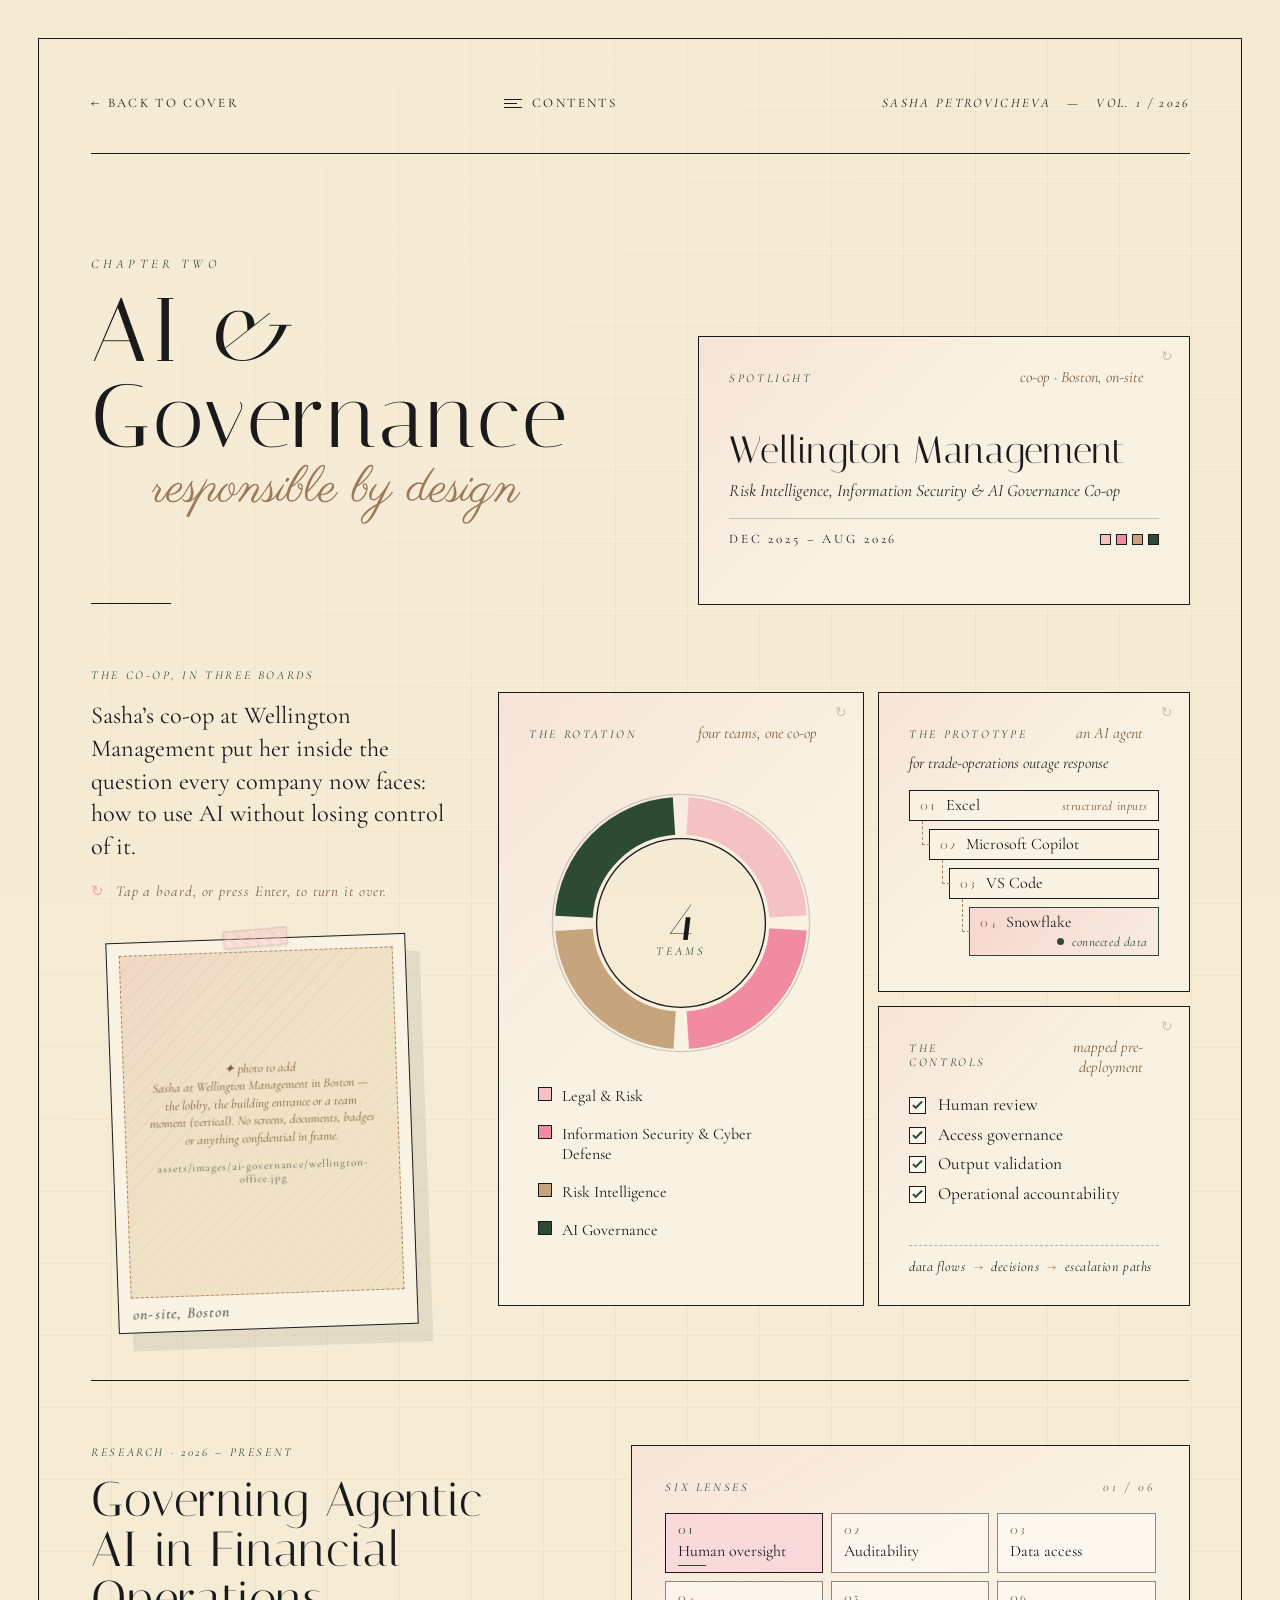
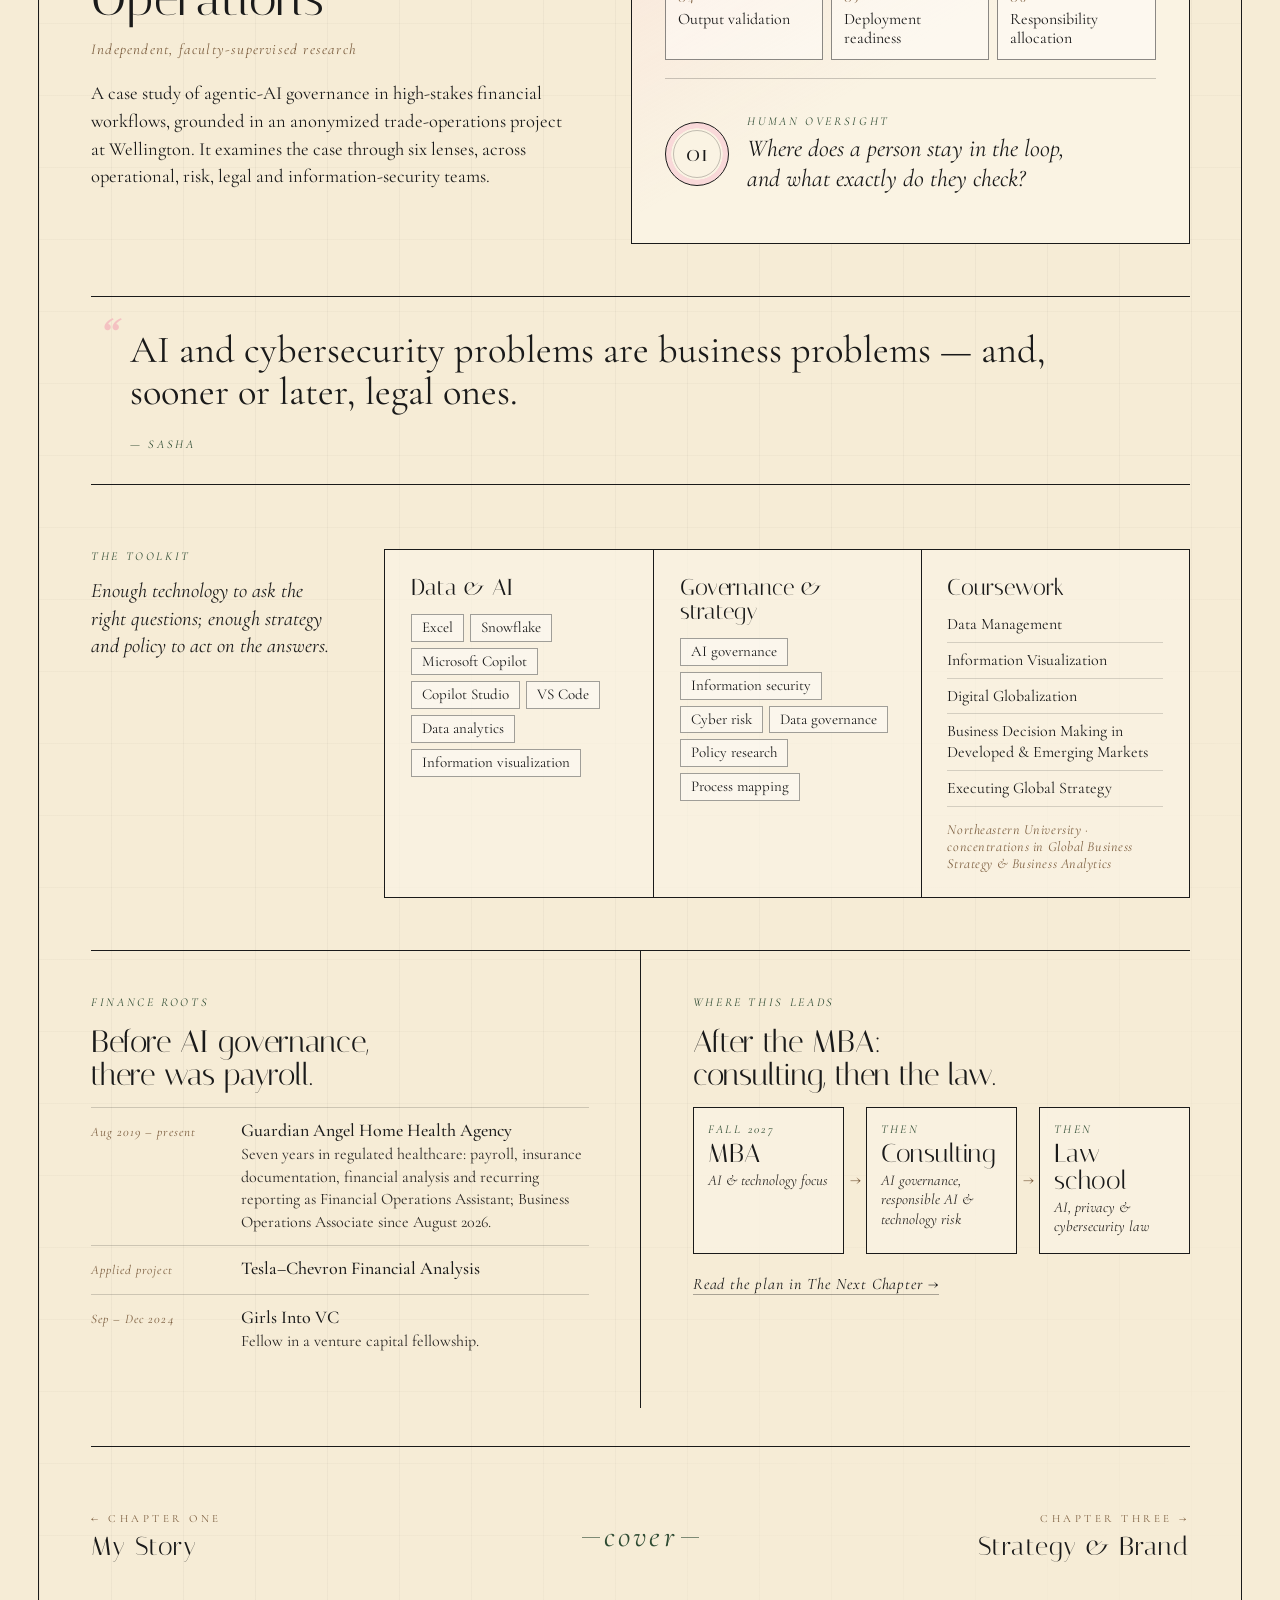
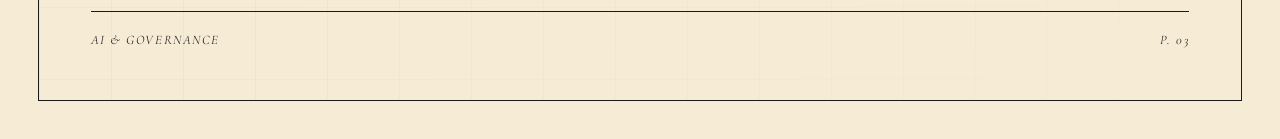
==== commit cc6854c4: "Finish the site: The Next Chapter, full review pass, shared polish - New Chapter Seven, The Next Cha" ====
--- a/pages/ai-governance.html
+++ b/pages/ai-governance.html
@@ -30,6 +30,7 @@
       </div>
     </header>
 
+    <main id="main">
     <!-- Hero: title + spotlight board (flips to a one-line summary of the co-op) -->
     <section class="page-hero finance-hero reveal-drop" data-delay="200">
       <div class="finance-hero-text">
@@ -38,7 +39,7 @@
         <p class="page-title-script">responsible by design</p>
         <span class="page-rule"></span>
       </div>
-      <article class="chart-card finance-hero-spotlight spotlight-card flip-card tilt-card" tabindex="0">
+      <div class="chart-card finance-hero-spotlight spotlight-card flip-card tilt-card" tabindex="0">
         <div class="flip-inner">
           <div class="flip-face flip-front">
             <div class="chart-heading">
@@ -65,7 +66,7 @@
           </div>
         </div>
         <span class="flip-indicator" aria-hidden="true"></span>
-      </article>
+      </div>
     </section>
 
     <!-- 1 · The co-op dashboard — three boards, each flips to the story behind it -->
@@ -86,7 +87,7 @@
           <div
             class="img-slot"
             style="--ratio: 4 / 5"
-            data-hint="Sasha at Wellington Management in Boston — the lobby, the building entrance or a team moment (vertical). No screens, documents, badges or anything confidential in frame."
+            data-hint="Sasha at Wellington Management in Boston &mdash; the lobby, the building entrance or a team moment (vertical). No screens, documents, badges or anything confidential in frame."
             data-file="assets/images/ai-governance/wellington-office.jpg"
           >
             <img
@@ -100,13 +101,15 @@
       </div>
 
       <div class="dashboard-grid reveal-fade" data-delay="420">
-        <!-- Board 1 · The rotation — four equal slices (it was a rotation, not a split of hours) -->
-        <article class="chart-card chart-card-large rotation-card flip-card tilt-card" tabindex="0" data-rotation>
+        <!-- Board 1 · The rotation — four equal slices (it was a rotation, not a split of hours).
+             It holds the legend's buttons, so it is not one big button like the other boards:
+             scripts/pages/ai-governance.js turns the corner ↻ into its flip toggle. -->
+        <div class="chart-card chart-card-large rotation-card flip-card tilt-card" data-rotation>
           <div class="flip-inner">
             <div class="flip-face flip-front">
               <div class="chart-heading">
                 <span class="micro-label">The rotation</span>
-                <span class="chart-tag">four teams, equal parts</span>
+                <span class="chart-tag">four teams, one co-op</span>
               </div>
               <div class="donut-wrap rotation-wrap">
                 <div class="rotation-donut">
@@ -157,16 +160,16 @@
               <h3>Four teams, one translator</h3>
               <p>
                 Sasha rotated across Legal and Risk, Information Security and Cyber Defense, Risk
-                Intelligence, and AI Governance. In each, her job was the same: translating technical
-                and operational issues for cross-functional teams.
+                Intelligence, and AI Governance, translating technical and operational issues for
+                cross-functional teams.
               </p>
             </div>
           </div>
-          <span class="flip-indicator" aria-hidden="true"></span>
-        </article>
+          <button type="button" class="flip-indicator flip-toggle" aria-pressed="false" aria-label="Turn over the rotation board" data-flip-toggle hidden></button>
+        </div>
 
         <!-- Board 2 · The prototype — the stepped path the agent took -->
-        <article class="chart-card prototype-card flip-card tilt-card" tabindex="0">
+        <div class="chart-card prototype-card flip-card tilt-card" tabindex="0">
           <div class="flip-inner">
             <div class="flip-face flip-front">
               <div class="chart-heading">
@@ -188,10 +191,10 @@
                   <span class="step-num">03</span>
                   <span class="step-name">VS Code</span>
                 </li>
-                <li class="prototype-step is-live" style="--step: 3">
+                <li class="prototype-step is-final" style="--step: 3">
                   <span class="step-num">04</span>
                   <span class="step-name">Snowflake</span>
-                  <span class="step-note"><i class="live-dot" aria-hidden="true"></i>connected data</span>
+                  <span class="step-note"><i class="data-dot" aria-hidden="true"></i>connected data</span>
                 </li>
               </ol>
             </div>
@@ -206,10 +209,10 @@
             </div>
           </div>
           <span class="flip-indicator" aria-hidden="true"></span>
-        </article>
+        </div>
 
         <!-- Board 3 · The controls — what had to be true before anyone trusts the agent -->
-        <article class="chart-card controls-card flip-card tilt-card" tabindex="0">
+        <div class="chart-card controls-card flip-card tilt-card" tabindex="0">
           <div class="flip-inner">
             <div class="flip-face flip-front">
               <div class="chart-heading">
@@ -241,7 +244,7 @@
             </div>
           </div>
           <span class="flip-indicator" aria-hidden="true"></span>
-        </article>
+        </div>
       </div>
     </section>
 
@@ -253,8 +256,8 @@
         <p class="research-tag">Independent, faculty-supervised research</p>
         <p class="research-summary">
           A case study of agentic-AI governance in high-stakes financial workflows, grounded in an
-          anonymized trade-operations project at Wellington. It follows six lenses across
-          operational, risk, legal and information-security teams.
+          anonymized trade-operations project at Wellington. It examines the case through six
+          lenses, across operational, risk, legal and information-security teams.
         </p>
       </div>
 
@@ -322,7 +325,7 @@
             <div class="lens-panel-text">
               <p class="lens-panel-label">Deployment readiness</p>
               <!-- DRAFT: Sasha to confirm -->
-              <p class="lens-question">What has to be true before a prototype is trusted with live operations?</p>
+              <p class="lens-question">What has to be true before a team relies on the agent day to day?</p>
             </div>
           </div>
           <div class="lens-panel" role="tabpanel" id="lens-responsibility" aria-labelledby="lens-tab-responsibility" tabindex="0">
@@ -392,7 +395,7 @@
             <li>Business Decision Making in Developed &amp; Emerging Markets</li>
             <li>Executing Global Strategy</li>
           </ul>
-          <p class="toolkit-note">Business Analytics concentration &middot; Northeastern University</p>
+          <p class="toolkit-note">Northeastern University &middot; concentrations in Global Business Strategy &amp; Business Analytics</p>
         </div>
       </div>
     </section>
@@ -404,17 +407,17 @@
         <p class="coda-dek">Before AI governance, there was payroll.</p>
         <ul class="roots-list">
           <li>
-            <span class="roots-when">2019 &ndash; present</span>
+            <span class="roots-when">Aug 2019 &ndash; present</span>
             <strong>Guardian Angel Home Health Agency</strong>
             <span class="roots-what">
-              Financial operations &mdash; payroll, insurance documentation and recurring reporting
-              in regulated healthcare. Now Business Operations Associate.
+              Seven years in regulated healthcare: payroll, insurance documentation, financial
+              analysis and recurring reporting as Financial Operations Assistant; Business Operations
+              Associate since August 2026.
             </span>
           </li>
           <li>
             <span class="roots-when">Applied project</span>
             <strong>Tesla&ndash;Chevron Financial Analysis</strong>
-            <span class="roots-what">An applied business project in financial analysis.</span>
           </li>
           <li>
             <span class="roots-when">Sep &ndash; Dec 2024</span>
@@ -448,6 +451,7 @@
         <a class="next-link" href="next-chapter.html">Read the plan in The Next Chapter <span aria-hidden="true">&rarr;</span></a>
       </div>
     </section>
+    </main>
 
     <nav class="chapter-nav reveal-fade" data-delay="200" aria-label="Chapter navigation"></nav>
 
--- a/styles/base.css
+++ b/styles/base.css
@@ -1,3 +1,20 @@
+/* Italiana draws "+", "-", "–" and "—" as hairlines that vanish on screen.
+   This face borrows just those glyphs from Cormorant Garamond (the same file the
+   Google Fonts stylesheet already loads, so it comes from cache), with local
+   serif fallbacks; every other character still renders in Italiana. */
+@font-face {
+  font-family: "Italiana Punctuation";
+  font-style: normal;
+  font-weight: 400;
+  font-display: swap;
+  src:
+    url("https://fonts.gstatic.com/s/cormorantgaramond/v21/co3bmX5slCNuHLi8bLeY9MK7whWMhyjYqXtK.woff2") format("woff2"),
+    local("Cormorant Garamond"),
+    local("Georgia"),
+    local("Times New Roman");
+  unicode-range: U+002B, U+002D, U+2010-2015, U+2212;
+}
+
 :root {
   --cream: #f6ecd6;
   --cream-soft: #faf3e3;
@@ -10,8 +27,11 @@
   --bamboo-deep: #a98660;
   --leaf: #2d4a32;
   --leaf-soft: #3a5a40;
-
-  --font-display: "Italiana", "Playfair Display", serif;
+  --bamboo-ink: #7d5f40;    /* small bamboo text on cream: ≥ 4.5:1 */
+  --bamboo-script: #9c795a; /* large script lines on cream: ≥ 3:1 */
+
+  /* "Italiana Punctuation" (below) supplies only + - – — ; everything else is Italiana */
+  --font-display: "Italiana Punctuation", "Italiana", "Playfair Display", serif;
   --font-body: "Cormorant Garamond", Georgia, serif;
   --font-script: "Parisienne", "Snell Roundhand", cursive;
 
@@ -120,6 +140,21 @@
 }
 .is-in.reveal-fade {
   opacity: 1;
+}
+
+/* Without JavaScript nothing would ever add .is-in, so show everything as-is. */
+@media (scripting: none) {
+  .reveal-drop,
+  .reveal-rise,
+  .reveal-slide-left,
+  .reveal-slide-right,
+  .reveal-fade,
+  .title span[aria-hidden],
+  .pagelink,
+  .resume-link {
+    opacity: 1 !important;
+    transform: none !important;
+  }
 }
 
 @media (prefers-reduced-motion: reduce) {
@@ -185,7 +220,7 @@
   font-style: italic;
   font-size: clamp(13px, 1vw, 16px);
   line-height: 1.35;
-  color: var(--bamboo-deep);
+  color: var(--bamboo-ink);
 }
 
 .img-slot.image-missing::after {
@@ -195,7 +230,7 @@
   font-family: var(--font-body);
   font-size: 11px;
   letter-spacing: 0.08em;
-  color: rgba(26, 26, 26, 0.5);
+  color: rgba(26, 26, 26, 0.66);
 }
 
 /* compact slots (small tiles) — hint only, no file path */
--- a/styles/page.css
+++ b/styles/page.css
@@ -232,7 +232,7 @@
 
 .contents-num {
   font-style: italic;
-  color: var(--bamboo-deep);
+  color: var(--bamboo-ink);
   letter-spacing: 0.1em;
 }
 
@@ -245,7 +245,7 @@
 .contents-script {
   font-family: var(--font-script);
   font-size: clamp(18px, 2vw, 26px);
-  color: var(--bamboo-deep);
+  color: var(--bamboo-script);
   white-space: nowrap;
 }
 
@@ -330,7 +330,7 @@
   font-size: clamp(28px, 4vw, 56px);
   margin-top: -0.4em;
   margin-left: 1.2em;
-  color: var(--bamboo-deep);
+  color: var(--bamboo-script);
 }
 
 .page-rule {
@@ -403,7 +403,7 @@
   font-size: 11px;
   text-transform: uppercase;
   letter-spacing: 0.32em;
-  color: var(--bamboo-deep);
+  color: var(--bamboo-ink);
   font-style: normal;
 }
 
@@ -414,7 +414,7 @@
   font-style: normal;
 }
 
-.chapter-nav a::after {
+.chapter-nav a:not(.chapter-nav-home)::after {
   content: "";
   position: absolute;
   left: 0;
@@ -452,7 +452,7 @@
   color: var(--page-accent, var(--baby-pink));
 }
 
-.chapter-nav a:hover::after {
+.chapter-nav a:not(.chapter-nav-home):hover::after {
   transform: scaleX(1);
 }
 
--- a/styles/pages/ai-governance.css
+++ b/styles/pages/ai-governance.css
@@ -152,8 +152,57 @@
   font-size: 15px;
 }
 
-/* board heights: flip faces are absolutely positioned, so each card needs an
-   explicit height that fits its longest face */
+/* ───────── flip boards: sized by their content ─────────
+   page.css stacks both faces absolutely, so a board is only as tall as its
+   min-height and anything longer is clipped. Here both faces share one grid
+   cell in normal flow instead: the taller face sets the board's height (the
+   min-heights below are floors that keep the layout's proportions), so no
+   face can clip at any width or with fallback fonts. */
+.governance-page .flip-card {
+  display: grid;
+}
+
+.governance-page .flip-card .flip-inner {
+  position: relative;
+  inset: auto;
+  display: grid;
+}
+
+.governance-page .flip-card .flip-face {
+  position: relative;
+  inset: auto;
+  grid-area: 1 / 1;
+}
+
+/* the rotation board holds the legend's buttons, so it cannot be one big
+   button: its corner ↻ becomes a real toggle (wired in ai-governance.js).
+   40 × 40 hit area, glyph in the same spot as on the other boards. */
+.governance-page .flip-toggle {
+  top: 1px;
+  right: 3px;
+  width: 40px;
+  height: 40px;
+  padding: 0;
+  pointer-events: auto;
+  cursor: pointer;
+  /* no opacity fade: the focus ring must show at full strength at once */
+  transition: transform 0.6s cubic-bezier(0.22, 1, 0.36, 1), color 0.3s ease;
+}
+
+.governance-page .flip-toggle[hidden] {
+  display: none;
+}
+
+.governance-page .flip-toggle:hover,
+.governance-page .flip-toggle:focus-visible {
+  opacity: 1;
+  color: var(--leaf);
+}
+
+.governance-page .flip-toggle:focus-visible {
+  outline-offset: -5px;
+}
+
 .governance-page .dashboard-grid {
   grid-auto-rows: minmax(300px, auto);
 }
@@ -426,43 +475,34 @@
   color: var(--bamboo-ink);
 }
 
-.prototype-step.is-live {
+/* the last step: where the prototype ended up. The dot is static on purpose —
+   a pulsing dot reads as "live", and the résumé says Snowflake-connected data. */
+.prototype-step.is-final {
   border-color: var(--leaf);
   background:
     linear-gradient(120deg, rgba(244, 194, 194, 0.55), rgba(249, 217, 217, 0.25));
 }
 
-.prototype-step.is-live .step-note {
+.prototype-step.is-final .step-note {
   color: var(--leaf);
 }
 
-.live-dot {
-  position: relative;
+.data-dot {
   display: inline-block;
   width: 7px;
   height: 7px;
-  margin-right: 9px;
+  margin-right: 8px;
   border-radius: 50%;
   background: var(--leaf);
   vertical-align: 0.05em;
 }
 
-.live-dot::after {
-  content: "";
-  position: absolute;
-  inset: -4px;
-  border: 1px solid var(--leaf);
-  border-radius: 50%;
-  opacity: 0;
-  animation: livePulse 2.4s ease-out infinite;
-}
-
 .dashboard-grid.is-in .prototype-step {
   animation: stepIn 0.7s calc(0.35s + var(--step) * 0.14s) cubic-bezier(0.22, 1, 0.36, 1) backwards;
 }
 
-.prototype-card:hover .prototype-step.is-live,
-.prototype-card:focus-visible .prototype-step.is-live {
+.prototype-card:hover .prototype-step.is-final,
+.prototype-card:focus-visible .prototype-step.is-final {
   transform: translateX(4px);
 }
 
@@ -847,6 +887,7 @@
 }
 
 .toolkit-note {
+  text-wrap: balance;
   margin: auto 0 0;
   font-size: 14px;
   font-style: italic;
@@ -978,6 +1019,7 @@
 }
 
 .next-what {
+  text-wrap: balance;
   font-size: 15px;
   font-style: italic;
   line-height: 1.3;
@@ -1021,17 +1063,6 @@
   }
 }
 
-@keyframes livePulse {
-  0% {
-    opacity: 0.8;
-    transform: scale(0.6);
-  }
-  70%, 100% {
-    opacity: 0;
-    transform: scale(1.6);
-  }
-}
-
 @keyframes lensIn {
   from {
     opacity: 0;
@@ -1213,15 +1244,30 @@
   .dashboard-grid.is-in .rotation-donut svg,
   .dashboard-grid.is-in .prototype-step,
   .dashboard-grid.is-in .control-check::after,
-  .lens-board.is-ready .lens-panel:not([hidden]),
-  .live-dot::after {
+  .lens-board.is-ready .lens-panel:not([hidden]) {
     animation: none !important;
   }
 
   .rotation-slice,
   .rotation-center > span,
   .rotation-key,
-  .spotlight-teams i {
+  .spotlight-teams i,
+  .prototype-step,
+  .lens-chip,
+  .toolkit-tags li,
+  .next-path li {
     transition: none;
   }
-}
+
+  /* no hover lifts or slides */
+  .lens-chip:hover,
+  .toolkit-tags li:hover,
+  .next-path li:hover,
+  .rotation-card[data-active] .rotation-key,
+  .prototype-card:hover .prototype-step.is-final,
+  .prototype-card:focus-visible .prototype-step.is-final,
+  .spotlight-card:hover .spotlight-teams i,
+  .spotlight-card:focus-visible .spotlight-teams i {
+    transform: none;
+  }
+}
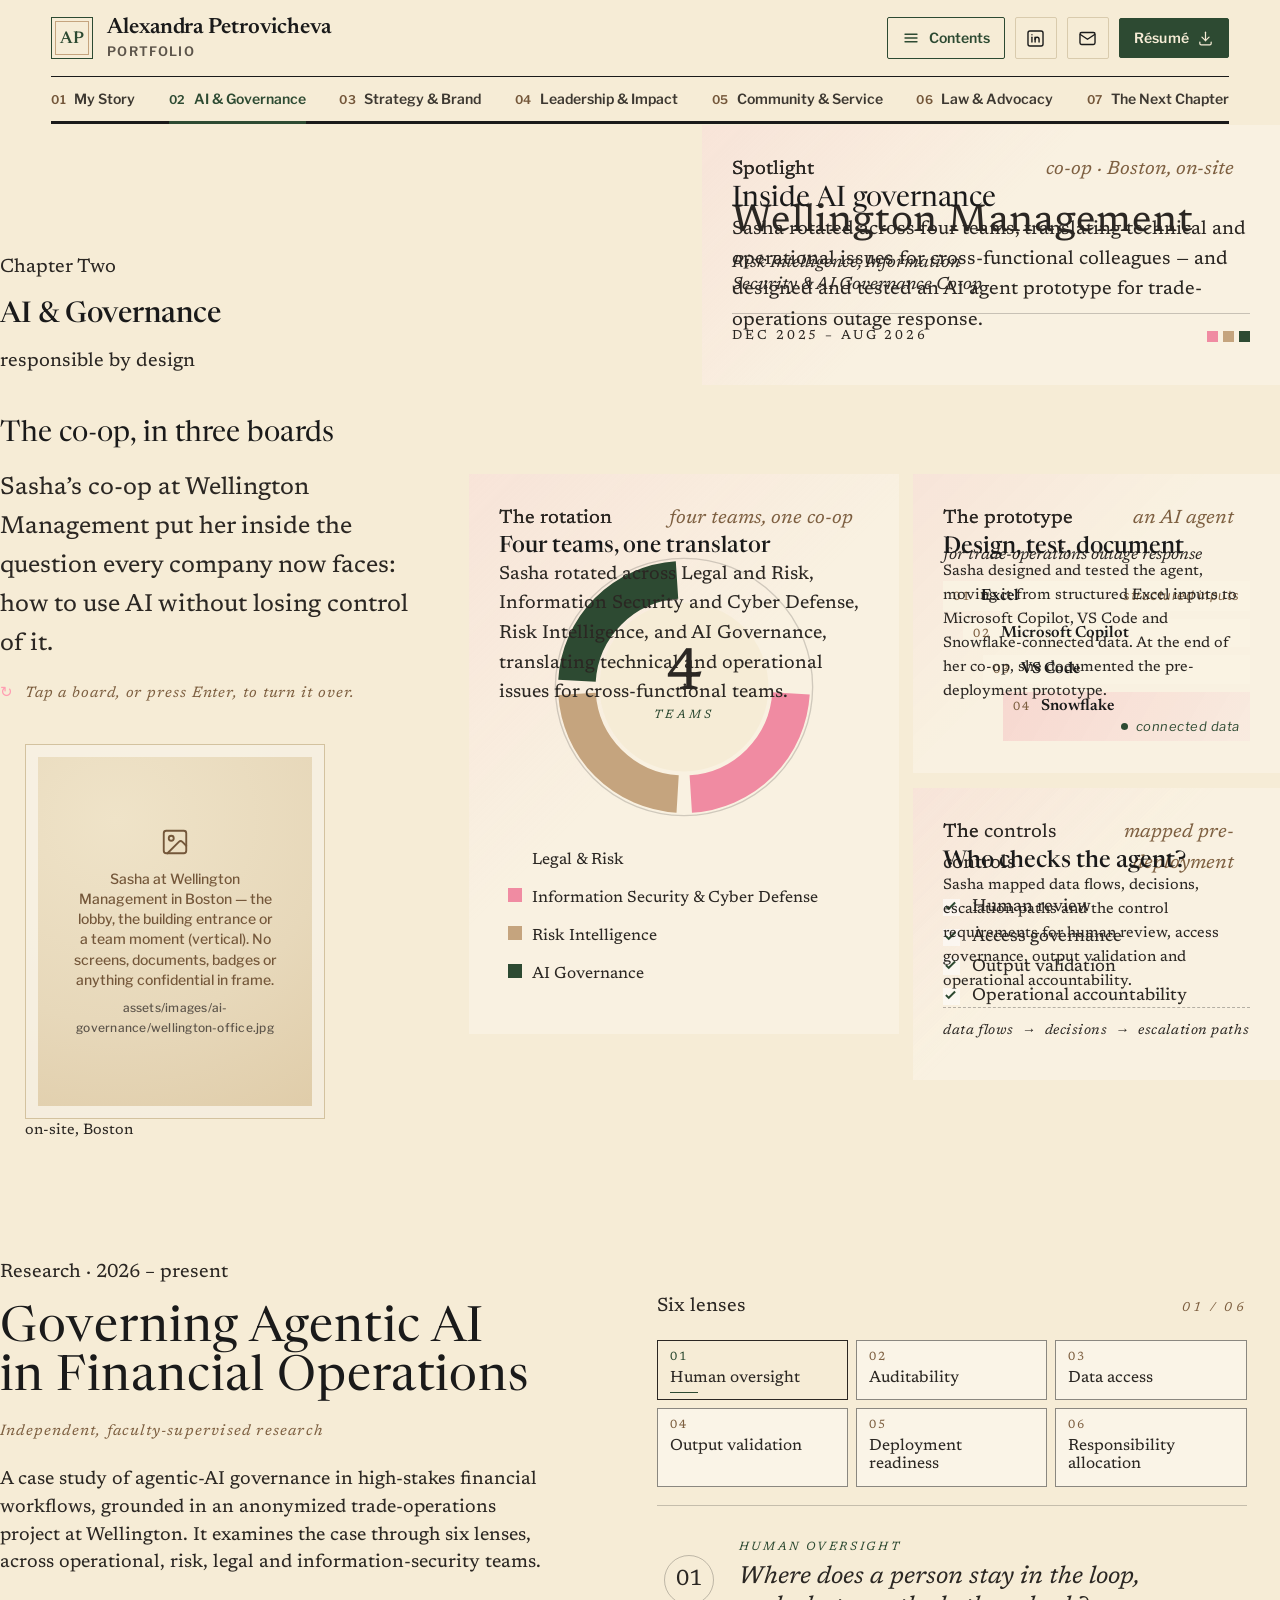
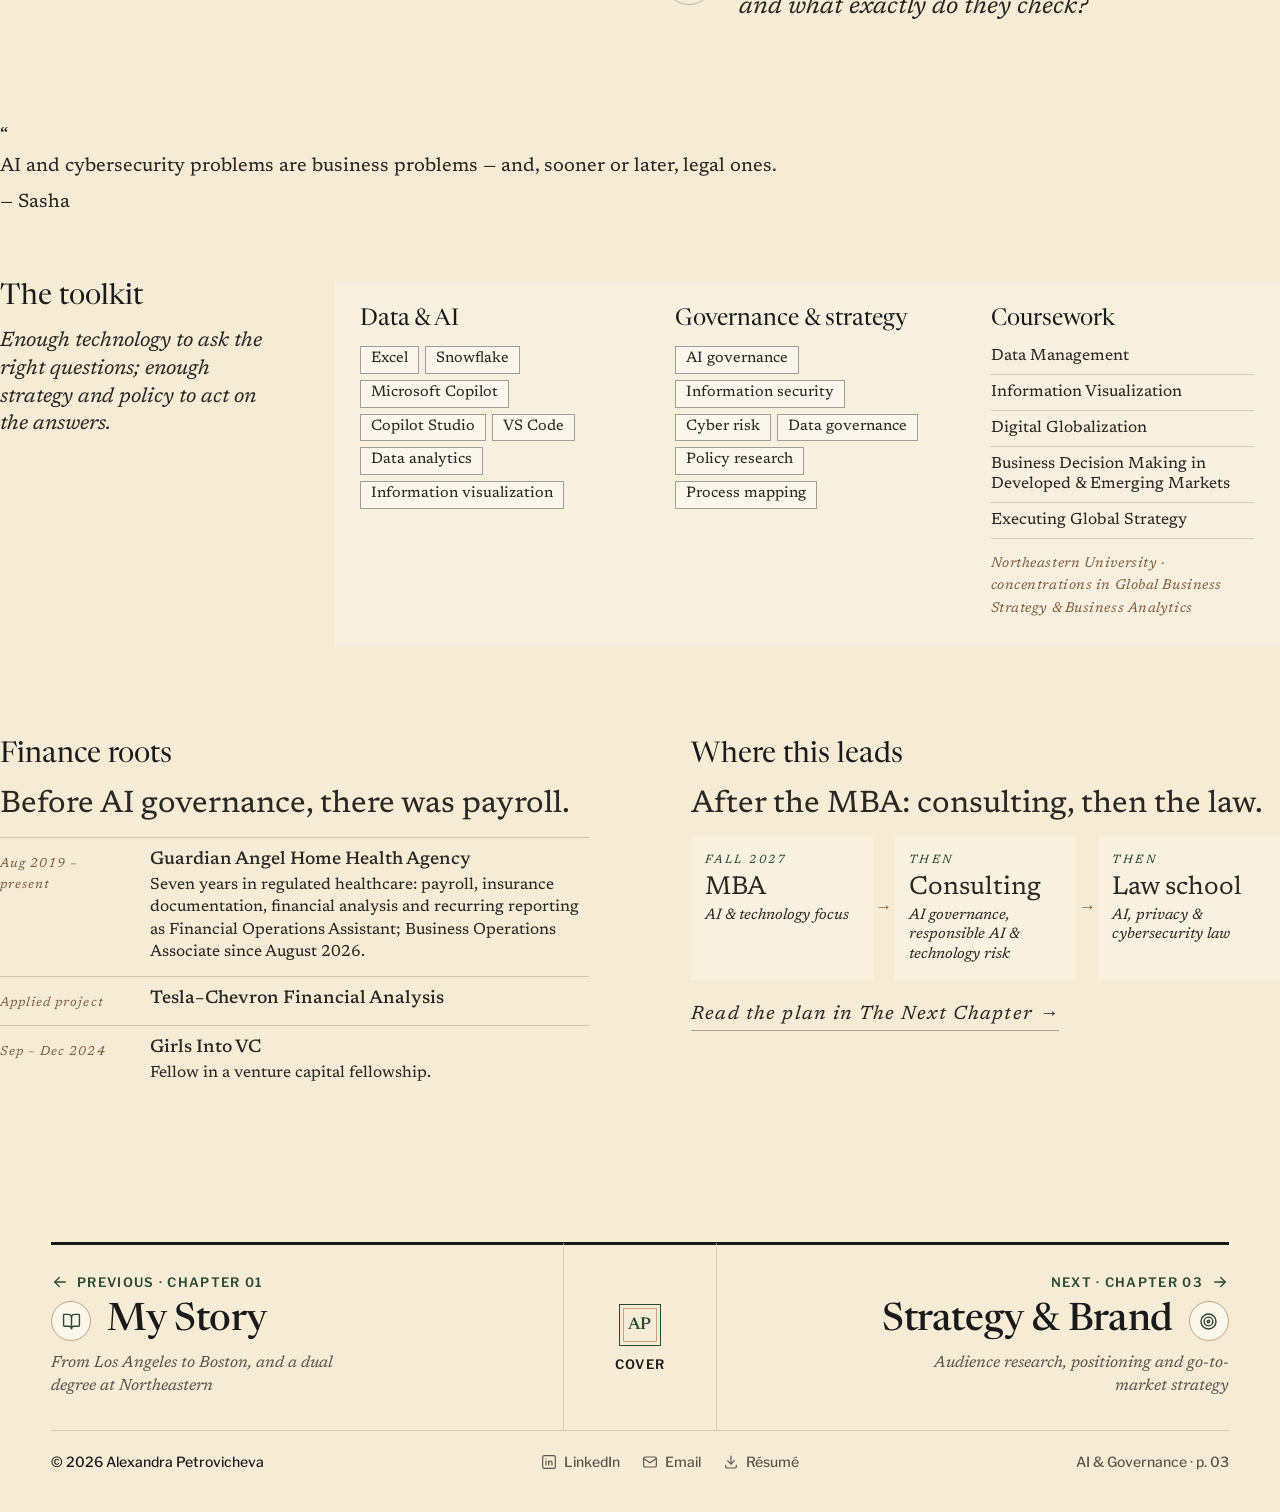
==== commit 13c407fd: "Redesign foundation: new cover, shared chrome, component library; remove glitter cursor - New type s" ====
--- a/pages/ai-governance.html
+++ b/pages/ai-governance.html
@@ -3,32 +3,53 @@
 <head>
   <meta charset="UTF-8" />
   <meta name="viewport" content="width=device-width, initial-scale=1.0" />
-  <title>AI &amp; Governance — Sasha Petrovicheva</title>
-  <meta
-    name="description"
-    content="Sasha Petrovicheva&rsquo;s AI governance work: a Wellington Management co-op across legal, risk, information security and AI governance, an AI agent prototype, and faculty-supervised research on governing agentic AI in financial operations."
-  />
+  <title>AI &amp; Governance &mdash; Alexandra Petrovicheva</title>
+  <meta name="description" content="Alexandra Petrovicheva&rsquo;s AI governance work: a Wellington Management co-op across four risk and governance teams, an AI agent prototype, and faculty-supervised research on agentic AI in financial operations." />
+  <meta name="author" content="Alexandra Petrovicheva" />
+  <meta name="theme-color" content="#f6ecd6" />
+  <!-- CHROME (shared by all chapter pages; see .review-tools/COMPONENTS.md). Page agents: edit only the
+       description above, the page stylesheet and the page script. -->
+  <script>document.documentElement.classList.add("js");</script>
   <link rel="icon" type="image/png" href="../assets/images/favicon.png" />
   <link rel="preconnect" href="https://fonts.googleapis.com" />
   <link rel="preconnect" href="https://fonts.gstatic.com" crossorigin />
-  <link
-    href="https://fonts.googleapis.com/css2?family=Italiana&family=Cormorant+Garamond:ital,wght@0,300;0,400;0,500;1,300;1,400&family=Parisienne&display=swap"
-    rel="stylesheet"
-  />
+  <link href="https://fonts.googleapis.com/css2?family=Libre+Franklin:wght@400..700&amp;family=Newsreader:ital,opsz,wght@0,6..72,400..700;1,6..72,400..600&amp;display=swap" rel="stylesheet" />
   <link rel="stylesheet" href="../styles/base.css" />
   <link rel="stylesheet" href="../styles/page.css" />
   <link rel="stylesheet" href="../styles/pages/ai-governance.css" />
 </head>
 <body class="page finance-page governance-page" data-chapter="ai-governance">
-  <div class="page-frame">
-    <header class="page-masthead reveal-fade" data-delay="100">
-      <a href="../index.html" class="home-link">&larr; back to cover</a>
-      <div class="page-vol">
-        <span>Sasha Petrovicheva</span>
-        <span>—</span>
-        <span>Vol. 1 / 2026</span>
-      </div>
-    </header>
+  <a class="skip-link" href="#main">Skip to content</a>
+
+  <!-- CHROME: masthead. main.js fills .chapter-strip and wires .contents-toggle. Do not edit per page. -->
+  <header class="masthead">
+    <div class="wrap masthead-bar">
+      <a class="brand" href="../index.html" aria-label="Alexandra Petrovicheva, portfolio cover">
+        <span class="monogram" aria-hidden="true"><span>AP</span></span>
+        <span class="brand-text">
+          <span class="brand-name">Alexandra Petrovicheva</span>
+          <span class="brand-meta label label-muted">Portfolio</span>
+        </span>
+      </a>
+      <div class="masthead-actions">
+        <button type="button" class="contents-toggle" aria-expanded="false" aria-controls="contents-panel">
+          <svg class="icon" aria-hidden="true" focusable="false"><use href="../assets/icons.svg#i-menu"></use></svg>
+          <span class="contents-toggle-label">Contents</span>
+        </button>
+        <a class="icon-btn" href="https://www.linkedin.com/in/alex-petrovicheva" target="_blank" rel="noopener" aria-label="LinkedIn (opens in a new tab)">
+          <svg class="icon" aria-hidden="true" focusable="false"><use href="../assets/icons.svg#i-linkedin"></use></svg>
+        </a>
+        <a class="icon-btn" href="mailto:alexpetrovicheva@gmail.com" aria-label="Email Alexandra Petrovicheva">
+          <svg class="icon" aria-hidden="true" focusable="false"><use href="../assets/icons.svg#i-mail"></use></svg>
+        </a>
+        <a class="btn btn-primary btn-sm" href="../assets/resume/resume.pdf" download="Alexandra-Petrovicheva-Resume.pdf" type="application/pdf">
+          R&eacute;sum&eacute;
+          <svg class="icon" aria-hidden="true" focusable="false"><use href="../assets/icons.svg#i-download"></use></svg>
+        </a>
+      </div>
+    </div>
+    <nav class="wrap chapter-strip" aria-label="Chapters"></nav>
+  </header>
 
     <main id="main">
     <!-- Hero: title + spotlight board (flips to a one-line summary of the co-op) -->
@@ -453,15 +474,22 @@
     </section>
     </main>
 
-    <nav class="chapter-nav reveal-fade" data-delay="200" aria-label="Chapter navigation"></nav>
-
-    <footer class="page-footer">
-      <span>AI &amp; Governance</span>
-      <span>p. 03</span>
-    </footer>
-  </div>
+  <!-- CHROME: prev / cover / next (filled by main.js from CHAPTERS) and the site footer. Do not edit per page. -->
+  <nav class="wrap pager" aria-label="Chapter navigation"></nav>
+
+  <footer class="site-footer">
+    <div class="wrap site-footer-inner">
+      <span class="site-footer-name caption">&copy; 2026 Alexandra Petrovicheva</span>
+      <span class="site-footer-links caption">
+        <a href="https://www.linkedin.com/in/alex-petrovicheva" target="_blank" rel="noopener"><svg class="icon" aria-hidden="true" focusable="false"><use href="../assets/icons.svg#i-linkedin"></use></svg>LinkedIn</a>
+        <a href="mailto:alexpetrovicheva@gmail.com"><svg class="icon" aria-hidden="true" focusable="false"><use href="../assets/icons.svg#i-mail"></use></svg>Email</a>
+        <a href="../assets/resume/resume.pdf" download="Alexandra-Petrovicheva-Resume.pdf"><svg class="icon" aria-hidden="true" focusable="false"><use href="../assets/icons.svg#i-download"></use></svg>R&eacute;sum&eacute;</a>
+      </span>
+      <span class="site-footer-page caption">AI &amp; Governance &middot; p. 03</span>
+    </div>
+  </footer>
+
   <script src="../scripts/main.js" defer></script>
   <script src="../scripts/pages/ai-governance.js" defer></script>
-  <script src="../scripts/cursor-effects.js" defer></script>
 </body>
 </html>
--- a/styles/base.css
+++ b/styles/base.css
@@ -1,189 +1,367 @@
-/* Italiana draws "+", "-", "–" and "—" as hairlines that vanish on screen.
-   This face borrows just those glyphs from Cormorant Garamond (the same file the
-   Google Fonts stylesheet already loads, so it comes from cache), with local
-   serif fallbacks; every other character still renders in Italiana. */
-@font-face {
-  font-family: "Italiana Punctuation";
-  font-style: normal;
-  font-weight: 400;
-  font-display: swap;
-  src:
-    url("https://fonts.gstatic.com/s/cormorantgaramond/v21/co3bmX5slCNuHLi8bLeY9MK7whWMhyjYqXtK.woff2") format("woff2"),
-    local("Cormorant Garamond"),
-    local("Georgia"),
-    local("Times New Roman");
-  unicode-range: U+002B, U+002D, U+2010-2015, U+2212;
-}
-
+/* ==========================================================================
+   base.css — tokens, reset, type scale, icons, focus, reveals, photo slots
+   --------------------------------------------------------------------------
+   Loaded by every page (cover and chapters), before page.css / landing.css.
+
+   Fonts (one Google Fonts <link> per page, display=swap):
+     Newsreader       display + body serif (variable opsz 6–72, wght 400–700, italic)
+     Libre Franklin   labels, UI, navigation, data (wght 400–700)
+
+   Performance rules for every stylesheet on this site (Mac Chrome especially):
+     - no mix-blend-mode, backdrop-filter, CSS filters, fixed full-screen overlays
+     - no infinite animations, no permanent will-change
+     - transitions only on color / background-color / border-color / opacity /
+       transform, 250ms or less
+     - no global -webkit-font-smoothing (it thins text on macOS); it is applied
+       only on the dark leaf bands (.band-leaf, .stat-band)
+   ========================================================================== */
+
+/* ───────────────────────── 1. Tokens ───────────────────────── */
 :root {
-  --cream: #f6ecd6;
-  --cream-soft: #faf3e3;
-  --cream-deep: #efe2c5;
-  --black: #1a1a1a;
-  --black-soft: #2a2724;
-  --baby-pink: #f4c2c2;
-  --baby-pink-soft: #f9d9d9;
-  --bamboo: #c5a47e;
-  --bamboo-deep: #a98660;
-  --leaf: #2d4a32;
-  --leaf-soft: #3a5a40;
-  --bamboo-ink: #7d5f40;    /* small bamboo text on cream: ≥ 4.5:1 */
-  --bamboo-script: #9c795a; /* large script lines on cream: ≥ 3:1 */
-
-  /* "Italiana Punctuation" (below) supplies only + - – — ; everything else is Italiana */
-  --font-display: "Italiana Punctuation", "Italiana", "Playfair Display", serif;
-  --font-body: "Cormorant Garamond", Georgia, serif;
-  --font-script: "Parisienne", "Snell Roundhand", cursive;
-
-  --frame-padding: clamp(20px, 3.5vw, 56px);
-  --hairline: 1px solid var(--black);
-}
-
+  /* brand palette */
+  --cream: #f6ecd6;        /* page */
+  --paper: #fbf6ea;        /* raised surfaces: cards, fact boxes */
+  --cream-deep: #efe2c5;   /* recessed bands */
+  --sand: #e7d8ba;         /* photo placeholders */
+  --blush: #f4c2c2;        /* small highlight only: photo mat, marker (< 5% of a page) */
+  --blush-soft: #f9e1dc;
+  --blush-tint: #f8e8de;   /* the soft blush-tinted panel (.band-blush, .panel-blush) */
+  --bamboo: #c5a47e;       /* rules and small marks only — never text */
+  --leaf: #2d4a32;         /* primary accent: links, icons, current state, buttons, bands */
+  --leaf-deep: #243d29;    /* hover on leaf buttons */
+  --ink: #1a1a1a;          /* headings, strong rules */
+
+  /* text roles — every value passes WCAG AA (4.5:1) on cream, paper and sand */
+  --text: #2b2723;         /* body copy       12.6:1 on cream */
+  --text-2: #3d3831;       /* secondary copy   9.9:1 */
+  --text-3: #5c544a;       /* captions, meta   6.3:1 on cream, 5.3:1 on sand */
+  --accent-ink: #74573a;   /* bamboo as text   5.7:1 on cream, 4.7:1 on sand */
+
+  /* on the leaf band */
+  --on-leaf: #f6ecd6;      /* 8.4:1 */
+  --on-leaf-2: #e4dcc6;    /* 7.2:1 */
+  --on-leaf-label: #d9bf9c;/* 5.6:1 */
+  --on-leaf-accent: #f4c2c2;/* 6.2:1 */
+  --on-leaf-rule: rgba(246, 236, 214, 0.22);
+
+  /* rules */
+  --rule: #1a1a1a;
+  --rule-soft: #d9cbad;    /* hairlines between items */
+  --rule-chip: #cdbc98;    /* chip / tag outlines */
+  --numeral-ghost: #ecdfc1;/* oversized decorative numerals (aria-hidden only) */
+
+  /* type */
+  --serif: "Newsreader", "Iowan Old Style", Georgia, "Times New Roman", serif;
+  --sans: "Libre Franklin", "Helvetica Neue", Arial, sans-serif;
+
+  --fs-display: clamp(50px, 7.4vw, 112px);
+  --fs-h1: clamp(44px, 6vw, 88px);
+  --fs-h2: clamp(32px, 3.4vw, 50px);
+  --fs-h3: clamp(22px, 1.9vw, 27px);
+  --fs-lede: clamp(21px, 1.75vw, 26px);
+  --fs-body: 19px;
+  --fs-small: 17px;
+  --fs-ui: 15px;
+  --fs-label: 13px;
+  --fs-caption: 14px;
+  --fs-stat: clamp(52px, 5.2vw, 76px);
+  --fs-stat-lg: clamp(64px, 7vw, 104px);
+
+  /* layout */
+  --max: 1280px;
+  --gutter: clamp(20px, 4vw, 56px);
+  --col-gap: clamp(20px, 2.6vw, 40px);
+  --space-1: 8px;
+  --space-2: 16px;
+  --space-3: 24px;
+  --space-4: 32px;
+  --space-5: 48px;
+  --space-6: 72px;
+  --space-7: clamp(64px, 8vw, 120px);
+
+  --radius: 2px;
+  --ease: cubic-bezier(0.2, 0.7, 0.2, 1);
+  --masthead-h: 76px;
+}
+
+@media (max-width: 700px) {
+  :root {
+    --fs-body: 18px;
+    --fs-small: 17px;
+    --masthead-h: 60px;
+  }
+}
+
+/* ───────────────────────── 2. Reset & base ───────────────────────── */
 *,
 *::before,
-*::after {
-  box-sizing: border-box;
-}
-
-html,
+*::after { box-sizing: border-box; }
+
+html {
+  -webkit-text-size-adjust: 100%;
+  text-size-adjust: 100%;
+  scroll-padding-top: calc(var(--masthead-h) + 16px);
+}
+
 body {
   margin: 0;
-  padding: 0;
-}
-
-body {
-  font-family: var(--font-body);
+  min-height: 100vh;
+  min-height: 100svh;
   background: var(--cream);
-  color: var(--black);
-  -webkit-font-smoothing: antialiased;
-  -moz-osx-font-smoothing: grayscale;
-  text-rendering: optimizeLegibility;
-}
-
-a {
-  color: inherit;
-  text-decoration: none;
-}
-
-img {
-  display: block;
-  max-width: 100%;
-  height: auto;
-}
-
-button {
-  font: inherit;
-  color: inherit;
-  background: none;
-  border: 0;
-  cursor: pointer;
+  color: var(--text);
+  font-family: var(--serif);
+  font-size: var(--fs-body);
+  font-weight: 420;
+  font-variation-settings: "opsz" 12;
+  line-height: 1.6;
+  font-kerning: normal;
+  overflow-x: hidden;
+}
+
+h1, h2, h3, h4, h5, h6, p, ul, ol, dl, dd, figure, blockquote { margin: 0; }
+ul, ol { padding: 0; list-style: none; }
+a { color: inherit; text-decoration: none; }
+img, svg, video { display: block; max-width: 100%; }
+img { height: auto; }
+button { font: inherit; color: inherit; background: none; border: 0; padding: 0; cursor: pointer; }
+strong, b { font-weight: 600; }
+hr { border: 0; margin: 0; }
+
+h1, h2, h3, h4 {
+  font-family: var(--serif);
+  color: var(--ink);
+  font-weight: 500;
+  font-variation-settings: "opsz" 72;
+  line-height: 1.12;
+  text-wrap: balance;
+}
+
+p { text-wrap: pretty; }
+
+/* all numerals line up: dates, stats, step and chapter numbers */
+time,
+.num,
+.figure-num,
+.label,
+.caption,
+table { font-variant-numeric: lining-nums tabular-nums; }
+
+::selection { background: var(--blush); color: var(--ink); }
+
+/* focus ring shared by every interactive element */
+:where(a, button, summary, input, select, textarea, [tabindex]):focus-visible {
+  outline: 2px solid var(--leaf);
+  outline-offset: 3px;
+  border-radius: 1px;
 }
 
 .visually-hidden {
-  position: absolute;
+  position: absolute !important;
   width: 1px;
   height: 1px;
   padding: 0;
   margin: -1px;
   overflow: hidden;
-  clip: rect(0, 0, 0, 0);
+  clip: rect(0 0 0 0);
   white-space: nowrap;
   border: 0;
 }
 
-/* paper / magazine grain — extremely subtle */
-body::before {
-  content: "";
-  position: fixed;
-  inset: 0;
-  pointer-events: none;
-  z-index: 100;
-  background-image:
-    radial-gradient(rgba(26, 26, 26, 0.025) 1px, transparent 1px);
-  background-size: 3px 3px;
-  mix-blend-mode: multiply;
-  opacity: 0.5;
-}
-
-/* shared reveal primitives — JS adds .is-in to trigger */
-.reveal-drop,
-.reveal-rise,
-.reveal-slide-left,
-.reveal-slide-right,
-.reveal-fade {
+.skip-link {
+  position: absolute;
+  left: var(--gutter);
+  top: -80px;
+  z-index: 60;
+  padding: 12px 16px;
+  background: var(--leaf);
+  color: var(--on-leaf);
+  font: 600 var(--fs-ui)/1 var(--sans);
+}
+.skip-link:focus { top: 12px; }
+
+.wrap {
+  width: 100%;
+  max-width: calc(var(--max) + 2 * var(--gutter));
+  margin-inline: auto;
+  padding-inline: var(--gutter);
+}
+
+.nowrap { white-space: nowrap; }
+
+/* ───────────────────────── 3. Type roles ───────────────────────── */
+.display {
+  font-family: var(--serif);
+  font-size: var(--fs-display);
+  font-weight: 500;
+  font-variation-settings: "opsz" 72;
+  line-height: 0.98;
+  letter-spacing: -0.022em;
+  color: var(--ink);
+}
+.h1 { font-size: var(--fs-h1); line-height: 1; letter-spacing: -0.018em; }
+.h2 { font-size: var(--fs-h2); line-height: 1.08; letter-spacing: -0.012em; }
+.h3 {
+  font-size: var(--fs-h3);
+  line-height: 1.2;
+  font-weight: 600;
+  font-variation-settings: "opsz" 28;
+  letter-spacing: -0.005em;
+}
+
+/* dek / lede: the italic serif line under a title (italic is for deks and quotes only) */
+.lede {
+  font-size: var(--fs-lede);
+  line-height: 1.42;
+  font-style: italic;
+  font-weight: 400;
+  font-variation-settings: "opsz" 24;
+  color: var(--text-2);
+}
+
+.body-lg { font-size: 20px; line-height: 1.55; }
+.small { font-size: var(--fs-small); line-height: 1.55; }
+
+.label {
+  font-family: var(--sans);
+  font-size: var(--fs-label);
+  font-style: normal;
+  font-weight: 600;
+  line-height: 1.25;
+  letter-spacing: 0.1em;
+  text-transform: uppercase;
+  color: var(--leaf);
+  font-variation-settings: normal;
+}
+.label-ink { color: var(--ink); }
+.label-muted { color: var(--text-3); }
+.label-accent { color: var(--accent-ink); }
+
+.caption {
+  font-family: var(--sans);
+  font-size: var(--fs-caption);
+  font-weight: 500;
+  line-height: 1.45;
+  color: var(--text-3);
+}
+
+.ui {
+  font-family: var(--sans);
+  font-size: var(--fs-ui);
+  font-weight: 600;
+  line-height: 1.2;
+  letter-spacing: 0.01em;
+}
+
+.figure-num {
+  font-family: var(--serif);
+  font-weight: 500;
+  font-variation-settings: "opsz" 72;
+}
+
+/* running text: paragraphs with rhythm and underlined links */
+.prose { max-width: 38em; }
+.prose > * + * { margin-top: 1em; }
+.prose a,
+a.inline-link {
+  color: var(--leaf);
+  text-decoration: underline;
+  text-decoration-color: var(--bamboo);
+  text-decoration-thickness: 1.5px;
+  text-underline-offset: 3px;
+  transition: text-decoration-color 0.2s var(--ease);
+}
+.prose a:hover,
+a.inline-link:hover { text-decoration-color: var(--leaf); }
+
+/* ───────────────────────── 4. Icons ─────────────────────────
+   Sprite: assets/icons.svg (symbols "i-…", 24×24 grid, stroke only).
+   <svg class="icon" aria-hidden="true" focusable="false"><use href="../assets/icons.svg#i-shield"></use></svg> */
+.icon {
+  display: inline-block;
+  width: 1.25em;
+  height: 1.25em;
+  flex: none;
+  fill: none;
+  stroke: currentColor;
+  stroke-width: 1.75;
+  stroke-linecap: round;
+  stroke-linejoin: round;
+  vertical-align: -0.25em;
+  overflow: visible;
+}
+.icon-sm { width: 18px; height: 18px; }
+.icon-md { width: 24px; height: 24px; }
+.icon-lg { width: 28px; height: 28px; }
+
+/* ───────────────────────── 5. Reveals ─────────────────────────
+   Subtle: opacity 0→1 plus at most 12px of travel, 0.6s. main.js adds .is-in
+   (IntersectionObserver). Hidden only when the inline head script has added
+   html.js, so content is always visible without JavaScript:
+     <script>document.documentElement.classList.add("js");</script>
+   The one reveal class to use in new markup is .reveal (= .reveal-rise). */
+.js .reveal,
+.js .reveal-drop,
+.js .reveal-rise,
+.js .reveal-slide-left,
+.js .reveal-slide-right,
+.js .reveal-fade {
   opacity: 0;
-  will-change: transform, opacity;
   transition:
-    opacity 1.1s cubic-bezier(0.22, 1, 0.36, 1),
-    transform 1.1s cubic-bezier(0.22, 1, 0.36, 1);
-}
-
-.reveal-drop {
-  transform: translateY(-110%);
-}
-.reveal-rise {
-  transform: translateY(60%);
-}
-.reveal-slide-left {
-  transform: translateX(-60%);
-}
-.reveal-slide-right {
-  transform: translateX(60%);
-}
-
-.is-in.reveal-drop,
-.is-in.reveal-rise,
-.is-in.reveal-slide-left,
-.is-in.reveal-slide-right {
+    opacity 0.6s var(--ease),
+    transform 0.6s var(--ease);
+}
+.js .reveal-drop { transform: translateY(-8px); }
+.js .reveal,
+.js .reveal-rise { transform: translateY(12px); }
+.js .reveal-slide-left { transform: translateX(-12px); }
+.js .reveal-slide-right { transform: translateX(12px); }
+
+.js .is-in.reveal,
+.js .is-in.reveal-drop,
+.js .is-in.reveal-rise,
+.js .is-in.reveal-slide-left,
+.js .is-in.reveal-slide-right,
+.js .is-in.reveal-fade {
   opacity: 1;
-  transform: translate(0, 0);
-}
-.is-in.reveal-fade {
-  opacity: 1;
-}
-
-/* Without JavaScript nothing would ever add .is-in, so show everything as-is. */
-@media (scripting: none) {
-  .reveal-drop,
-  .reveal-rise,
-  .reveal-slide-left,
-  .reveal-slide-right,
-  .reveal-fade,
-  .title span[aria-hidden],
-  .pagelink,
-  .resume-link {
-    opacity: 1 !important;
-    transform: none !important;
+  transform: none;
+}
+
+@media (prefers-reduced-motion: reduce) {
+  .js .reveal,
+  .js .reveal-drop,
+  .js .reveal-rise,
+  .js .reveal-slide-left,
+  .js .reveal-slide-right,
+  .js .reveal-fade {
+    opacity: 1;
+    transform: none;
+    transition: none;
   }
-}
-
-@media (prefers-reduced-motion: reduce) {
-  .reveal-drop,
-  .reveal-rise,
-  .reveal-slide-left,
-  .reveal-slide-right,
-  .reveal-fade {
-    opacity: 1 !important;
-    transform: none !important;
-    transition: none !important;
+  *,
+  *::before,
+  *::after {
+    transition-duration: 0.01ms !important;
+    animation-duration: 0.01ms !important;
+    scroll-behavior: auto !important;
   }
 }
 
-/* ───────── image slots — drop-in photo templates ─────────
-   Markup:
+/* ───────────────────────── 6. Photo slots ─────────────────────────
+   Drop-in photo templates:
      <div class="img-slot" style="--ratio: 4 / 5"
           data-hint="What the photo should show"
-          data-file="assets/images/story/example.jpg">
-       <img src="../assets/images/story/example.jpg" alt="…" />
+          data-file="assets/images/my-story/portrait.jpg">
+       <img src="../assets/images/my-story/portrait.jpg" alt="…" loading="lazy" decoding="async" />
      </div>
-   If the file exists it fills the slot (object-fit: cover). If it is missing,
-   main.js adds .image-missing and the slot shows the hint + file path so
-   anyone can see exactly which photo belongs there. */
+   If the file exists it fills the slot (object-fit: cover; --focus sets the
+   object-position). If it is missing, main.js adds .image-missing and the slot
+   shows a calm neutral frame: an image icon, the hint, and the file path. */
 .img-slot {
   position: relative;
   overflow: hidden;
-  aspect-ratio: var(--ratio, 4 / 3);
-  background: var(--cream-deep);
+  aspect-ratio: var(--ratio, 3 / 2);
+  background: var(--sand);
+  border: 1px solid #d3c29f;
 }
 
 .img-slot > img {
@@ -198,51 +376,42 @@
   flex-direction: column;
   align-items: center;
   justify-content: center;
-  gap: 0.7em;
-  padding: clamp(12px, 1.6vw, 22px);
+  gap: 8px;
+  padding: clamp(20px, 2.4vw, 32px);
   text-align: center;
-  border: 1px dashed var(--bamboo-deep);
-  background:
-    linear-gradient(135deg, rgba(244, 194, 194, 0.3), transparent 45%),
-    repeating-linear-gradient(135deg, rgba(26, 26, 26, 0.045) 0 1px, transparent 1px 12px),
-    var(--cream-deep);
-}
-
-.img-slot.image-missing > img {
-  display: none;
-}
+  background: radial-gradient(120% 90% at 30% 20%, #efe3c8 0%, var(--sand) 60%, #e0cdaa 100%);
+  /* inner hairline mat — a hard inset shadow costs nothing to paint */
+  box-shadow: inset 0 0 0 11px transparent, inset 0 0 0 12px rgba(251, 246, 234, 0.8);
+}
+
+.img-slot.image-missing > img { display: none; }
 
 .img-slot.image-missing::before {
-  content: "✦ photo to add\A" attr(data-hint);
-  white-space: pre-line;
-  max-width: 26em;
-  font-family: var(--font-body);
-  font-style: italic;
-  font-size: clamp(13px, 1vw, 16px);
-  line-height: 1.35;
-  color: var(--bamboo-ink);
+  content: attr(data-hint);
+  display: block;
+  max-width: 28em;
+  padding-top: 42px;
+  background: url("data:image/svg+xml,%3Csvg xmlns='http://www.w3.org/2000/svg' viewBox='0 0 24 24' fill='none' stroke='%2374573a' stroke-width='1.5' stroke-linecap='round' stroke-linejoin='round'%3E%3Crect x='3' y='3' width='18' height='18' rx='2'/%3E%3Ccircle cx='9' cy='9' r='2'/%3E%3Cpath d='m21 15-3.09-3.09a2 2 0 0 0-2.82 0L6 21'/%3E%3C/svg%3E") no-repeat top center / 30px 30px;
+  font-family: var(--sans);
+  font-size: 14px;
+  font-weight: 500;
+  line-height: 1.45;
+  color: var(--accent-ink);
+  text-wrap: balance;
 }
 
 .img-slot.image-missing::after {
   content: attr(data-file);
+  display: block;
   max-width: 100%;
   overflow-wrap: anywhere;
-  font-family: var(--font-body);
-  font-size: 11px;
-  letter-spacing: 0.08em;
-  color: rgba(26, 26, 26, 0.66);
-}
-
-/* compact slots (small tiles) — hint only, no file path */
-.img-slot.img-slot-compact.image-missing::after {
-  display: none;
-}
-.img-slot.img-slot-compact.image-missing::before {
+  font-family: var(--sans);
   font-size: 12px;
-}
-
-/* focus ring shared by custom interactive widgets */
-:where(a, button, [tabindex]):focus-visible {
-  outline: 2px solid var(--leaf);
-  outline-offset: 3px;
-}
+  font-weight: 500;
+  letter-spacing: 0.02em;
+  color: var(--text-3);
+}
+
+/* compact slots (small tiles, logos) — icon and hint only, no file path */
+.img-slot.img-slot-compact.image-missing::after { display: none; }
+.img-slot.img-slot-compact.image-missing::before { font-size: 12.5px; padding-top: 34px; background-size: 24px 24px; }
--- a/styles/page.css
+++ b/styles/page.css
@@ -1,2363 +1,1650 @@
-/* sub-page template — magazine spread */
-body.page {
-  min-height: 100vh;
-  padding: clamp(20px, 3vw, 56px);
+/* ==========================================================================
+   page.css — the shared chapter template and component library
+   --------------------------------------------------------------------------
+   Loaded by every page — the cover (before landing.css) and every chapter page
+   (after base.css, before styles/pages/<slug>.css). Everything here is generic;
+   page-specific layout lives in styles/pages/<slug>.css and landing.css.
+   Reference with copy-paste markup: .review-tools/COMPONENTS.md
+   Live gallery: .review-tools/gallery/components.html
+
+   Contents
+     1  Masthead (brand, actions, chapter strip, mobile sticky bar)
+     2  Contents menu (dialog, built by main.js)
+     3  Scroll ribbon
+     4  Layout: sections, bands (cream / paper / deep / blush / leaf), panels, grids, split
+     5  Rules, ornament, kicker, medallion, monogram, organisation badge
+     6  Buttons and links
+     7  Chapter hero
+     8  Section header
+     9  Stat row and stat band
+    10  Cards: card, icon card, role card
+    11  Fact box (dl)
+    12  Lists: icon list, ruled list, chips
+    13  Step path
+    14  Timeline
+    15  Statement and callout
+    16  Photo frame and caption
+    17  Prev / next pager
+    18  Site footer
+    19  Matrix (comparison grid) and dot scale
+    20  Editorial details: drop cap, ghost numeral, note
+   ========================================================================== */
+
+/* ───────────────────────── 1. Masthead ───────────────────────── */
+.masthead {
   position: relative;
-  overflow-x: hidden;
-}
-
-/* slim scroll-progress ribbon at the top of every page */
+  z-index: 30;
+  background: var(--cream);
+}
+
+.masthead-bar {
+  display: flex;
+  align-items: center;
+  justify-content: space-between;
+  gap: var(--space-3);
+  min-height: var(--masthead-h);
+  padding-block: 12px;
+}
+
+.brand {
+  display: inline-flex;
+  align-items: center;
+  gap: 14px;
+  min-width: 0;
+  color: var(--ink);
+}
+.brand-text { display: grid; gap: 3px; min-width: 0; }
+.brand-name {
+  font-family: var(--serif);
+  font-size: 22px;
+  font-weight: 600;
+  font-variation-settings: "opsz" 28;
+  letter-spacing: -0.005em;
+  line-height: 1.1;
+  white-space: nowrap;
+  transition: color 0.2s var(--ease);
+}
+.brand:hover .brand-name { color: var(--leaf); }
+.brand-meta { display: block; }
+
+.masthead-actions {
+  display: flex;
+  align-items: center;
+  gap: 10px;
+  flex: none;
+}
+
+/* Contents toggle (static markup in every page; wired by main.js) */
+.contents-toggle {
+  display: inline-flex;
+  align-items: center;
+  gap: 9px;
+  min-height: 42px;
+  padding: 9px 14px;
+  border: 1.5px solid var(--leaf);
+  border-radius: var(--radius);
+  font-family: var(--sans);
+  font-size: 14px;
+  font-weight: 600;
+  line-height: 1;
+  color: var(--leaf);
+  transition: background-color 0.2s var(--ease), color 0.2s var(--ease);
+}
+.contents-toggle .icon { width: 18px; height: 18px; }
+html:not(.js) button.contents-toggle { display: none; }
+.contents-toggle:hover,
+.contents-toggle[aria-expanded="true"] { background: var(--leaf); color: var(--on-leaf); }
+
+/* chapter strip (desktop) — main.js fills <nav class="chapter-strip">; the
+   min-height reserves its row so nothing shifts when it appears */
+.chapter-strip { min-height: 49px; }
+.chapter-strip-list {
+  display: flex;
+  justify-content: space-between;
+  gap: 18px;
+  border-top: 1px solid var(--rule);
+  border-bottom: 3px solid var(--ink);
+}
+.chapter-strip-link {
+  position: relative;
+  display: inline-flex;
+  align-items: baseline;
+  gap: 8px;
+  padding: 14px 0 13px;
+  font-family: var(--sans);
+  font-size: 14px;
+  font-weight: 600;
+  line-height: 1.2;
+  color: var(--text-2);
+  white-space: nowrap;
+  transition: color 0.2s var(--ease);
+}
+.chapter-strip-num {
+  font-size: 12px;
+  letter-spacing: 0.04em;
+  color: var(--accent-ink);
+  font-variant-numeric: lining-nums tabular-nums;
+}
+.chapter-strip-link:hover { color: var(--leaf); }
+.chapter-strip-link[aria-current="page"] { color: var(--leaf); }
+.chapter-strip-link[aria-current="page"] .chapter-strip-num { color: var(--leaf); }
+.chapter-strip-link[aria-current="page"]::after {
+  content: "";
+  position: absolute;
+  left: 0;
+  right: 0;
+  bottom: -3px;
+  height: 3px;
+  background: var(--leaf);
+}
+
+@media (max-width: 1180px) {
+  .chapter-strip { display: none; }
+  .masthead { border-bottom: 3px solid var(--ink); }
+}
+
+/* mobile: one sticky row — name, Contents, Résumé */
+@media (max-width: 700px) {
+  .masthead {
+    position: sticky;
+    top: 0;
+    border-bottom: 1px solid var(--rule);
+  }
+  .masthead-bar { gap: 12px; padding-block: 8px; }
+  .masthead .monogram,
+  .masthead .brand-meta,
+  .masthead-actions .icon-btn { display: none; }
+  .brand-name { font-size: 19px; }
+  .masthead-actions { gap: 8px; }
+  .contents-toggle { min-height: 40px; padding: 8px 12px; }
+  .masthead-actions .btn { min-height: 40px; padding: 8px 12px; }
+}
+@media (max-width: 420px) {
+  .brand-name { font-size: 18px; }
+  .contents-toggle { width: 40px; padding: 0; justify-content: center; }
+  .contents-toggle-label {
+    position: absolute; width: 1px; height: 1px; margin: -1px; padding: 0;
+    overflow: hidden; clip: rect(0 0 0 0); white-space: nowrap; border: 0;
+  }
+}
+@media (max-width: 360px) {
+  .brand-name { font-size: 17px; }
+  .masthead-actions .btn .icon { display: none; }
+}
+
+/* ───────────────────────── 2. Contents menu ─────────────────────────
+   Built by main.js from CHAPTERS: a modal sheet under the masthead. */
+.contents-panel {
+  position: fixed;
+  inset: 0;
+  z-index: 50;
+  display: flex;
+  justify-content: flex-end;
+  align-items: flex-start;
+  padding: 12px;
+  background: rgba(26, 26, 26, 0.32);
+  opacity: 0;
+  transition: opacity 0.2s var(--ease);
+}
+.contents-panel[hidden] { display: none; }
+.contents-panel.is-open { opacity: 1; }
+
+.contents-sheet {
+  width: min(460px, 100%);
+  max-height: calc(100vh - 24px);
+  max-height: calc(100svh - 24px);
+  overflow-y: auto;
+  overscroll-behavior: contain;
+  background: var(--paper);
+  border-top: 3px solid var(--ink);
+  box-shadow: 0 18px 40px -20px rgba(26, 26, 26, 0.45);
+  padding: 18px 26px 24px;
+  transform: translateY(-8px);
+  transition: transform 0.2s var(--ease);
+}
+.contents-panel.is-open .contents-sheet { transform: none; }
+
+.contents-head {
+  display: flex;
+  align-items: center;
+  justify-content: space-between;
+  gap: 16px;
+  padding-bottom: 12px;
+  border-bottom: 1px solid var(--rule);
+}
+.contents-close {
+  display: inline-grid;
+  place-items: center;
+  width: 40px;
+  height: 40px;
+  margin-right: -8px;
+  border-radius: var(--radius);
+  color: var(--ink);
+  transition: color 0.2s var(--ease), background-color 0.2s var(--ease);
+}
+.contents-close:hover { color: var(--leaf); background: var(--cream); }
+.contents-close .icon { width: 20px; height: 20px; }
+
+.contents-list a {
+  display: grid;
+  grid-template-columns: 34px minmax(0, 1fr) 22px;
+  align-items: center;
+  column-gap: 10px;
+  padding: 13px 0;
+  border-bottom: 1px solid var(--rule-soft);
+  color: var(--ink);
+  transition: color 0.2s var(--ease);
+}
+.contents-num {
+  grid-row: span 2;
+  align-self: start;
+  padding-top: 5px;
+  font-family: var(--sans);
+  font-size: 13px;
+  font-weight: 600;
+  letter-spacing: 0.04em;
+  color: var(--accent-ink);
+  font-variant-numeric: lining-nums tabular-nums;
+}
+.contents-title {
+  font-family: var(--serif);
+  font-size: 22px;
+  font-weight: 500;
+  font-variation-settings: "opsz" 24;
+  line-height: 1.2;
+}
+.contents-list .icon {
+  grid-column: 3;
+  grid-row: 1 / span 2;
+  width: 20px;
+  height: 20px;
+  color: var(--leaf);
+}
+.contents-dek {
+  grid-column: 2;
+  font-size: 15px;
+  font-style: italic;
+  line-height: 1.4;
+  color: var(--text-3);
+}
+.contents-list a:hover .contents-title,
+.contents-list a[aria-current="page"] .contents-title { color: var(--leaf); }
+.contents-list a[aria-current="page"] .contents-num { color: var(--leaf); }
+.contents-list a[aria-current="page"] {
+  box-shadow: inset 3px 0 0 var(--leaf);
+  padding-left: 12px;
+  margin-left: -12px;
+}
+.contents-foot { display: flex; flex-wrap: wrap; gap: 10px; padding-top: 18px; }
+
+html.contents-locked { overflow: hidden; }
+
+@media (max-width: 700px) {
+  .contents-panel { padding: 0; }
+  .contents-sheet {
+    width: 100%;
+    max-height: 100vh;
+    max-height: 100svh;
+    padding: 12px var(--gutter) 24px;
+    border-top-width: 0;
+    box-shadow: 0 18px 40px -20px rgba(26, 26, 26, 0.5);
+  }
+}
+
+/* ───────────────────────── 3. Scroll ribbon ───────────────────────── */
 .scroll-ribbon {
   position: fixed;
   top: 0;
   left: 0;
+  right: 0;
+  z-index: 40;
   height: 2px;
-  width: 100%;
-  background: transparent;
-  z-index: 50;
+  background: var(--leaf);
+  transform: scaleX(0);
+  transform-origin: 0 50%;
   pointer-events: none;
 }
 
-.scroll-ribbon::after {
+/* ───────────────────────── 4. Layout ───────────────────────── */
+.section { padding-top: var(--space-7); }
+.section-tight { padding-top: var(--space-6); }
+
+/* full-bleed bands (put .wrap inside). Alternate them down a page:
+   cream (default) → paper → leaf → cream-deep → blush … never two alike in a row. */
+.band { padding-block: var(--space-7); }
+.band-sm { padding-block: var(--space-6); }
+.band-cream { background: var(--cream); }
+.band-paper { background: var(--paper); }
+.band-deep { background: var(--cream-deep); }
+.band-blush { background: var(--blush-tint); }
+/* a hairline pair at the top and bottom edge of a light band */
+.band-ruled { border-top: 1px solid var(--rule-soft); border-bottom: 1px solid var(--rule-soft); box-shadow: inset 0 4px 0 var(--cream), inset 0 5px 0 var(--rule-soft); }
+.band-leaf {
+  background: var(--leaf);
+  color: var(--on-leaf-2);
+  -webkit-font-smoothing: antialiased;
+  -moz-osx-font-smoothing: grayscale;
+}
+.band + .section,
+.stat-band + .section { padding-top: var(--space-7); }
+main > .band:last-child,
+main > .stat-band:last-child { margin-bottom: 0; }
+.section + .band,
+.section + .stat-band { margin-top: var(--space-7); }
+
+.band-leaf h1, .band-leaf h2, .band-leaf h3, .band-leaf h4,
+.band-leaf .display, .band-leaf .h2, .band-leaf .h3 { color: var(--on-leaf); }
+.band-leaf .label { color: var(--on-leaf-label); }
+.band-leaf .lede { color: var(--on-leaf-2); }
+.band-leaf .caption { color: var(--on-leaf-2); }
+.band-leaf .icon { color: var(--on-leaf-accent); }
+.band-leaf .btn .icon { color: currentColor; }
+.band-leaf a:not(.btn) { color: var(--on-leaf); }
+
+/* panels: boxed colour blocks inside a .wrap (not full-bleed) */
+.panel {
+  padding: clamp(24px, 3vw, 48px);
+  background: var(--paper);
+  border: 1px solid var(--rule-soft);
+  border-radius: var(--radius);
+}
+.panel-deep { background: var(--cream-deep); border-color: transparent; }
+.panel-blush { background: var(--blush-tint); border-color: #efd3c6; }
+.panel-leaf {
+  background: var(--leaf);
+  border-color: var(--leaf);
+  color: var(--on-leaf-2);
+  -webkit-font-smoothing: antialiased;
+  -moz-osx-font-smoothing: grayscale;
+}
+.panel-leaf h2, .panel-leaf h3, .panel-leaf .h2, .panel-leaf .h3 { color: var(--on-leaf); }
+.panel-leaf .label { color: var(--on-leaf-label); }
+.panel-leaf .icon { color: var(--on-leaf-accent); }
+/* a panel framed by a thick top rule and a bamboo inner line */
+.panel-framed { border-top: 4px solid var(--leaf); box-shadow: inset 0 0 0 6px var(--paper), inset 0 0 0 7px #e6d6b6; }
+
+/* generic grids — collapse on their own */
+.grid { display: grid; gap: var(--col-gap); align-items: start; }
+.grid-2 { grid-template-columns: repeat(2, minmax(0, 1fr)); }
+.grid-3 { grid-template-columns: repeat(3, minmax(0, 1fr)); }
+.grid-4 { grid-template-columns: repeat(4, minmax(0, 1fr)); }
+.grid-stretch { align-items: stretch; }
+
+/* asymmetric two-column split: 7 / 5 (add .split-reverse for 5 / 7) */
+.split {
+  display: grid;
+  grid-template-columns: minmax(0, 7fr) minmax(0, 5fr);
+  gap: var(--col-gap) clamp(32px, 5vw, 80px);
+  align-items: start;
+}
+.split-reverse { grid-template-columns: minmax(0, 5fr) minmax(0, 7fr); }
+.split-center { align-items: center; }
+
+.stack > * + * { margin-top: var(--space-3); }
+.stack-lg > * + * { margin-top: var(--space-5); }
+
+@media (max-width: 1000px) {
+  .grid-4 { grid-template-columns: repeat(2, minmax(0, 1fr)); }
+  .grid-3 { grid-template-columns: repeat(2, minmax(0, 1fr)); }
+  .split, .split-reverse { grid-template-columns: 1fr; }
+}
+@media (max-width: 700px) {
+  .grid-2, .grid-3 { grid-template-columns: 1fr; }
+}
+@media (max-width: 520px) {
+  .grid-4 { grid-template-columns: 1fr; }
+}
+
+/* ───────────────────────── 5. Rules, ornament, kicker, medallion, monogram, organisation badge ───────────────────────── */
+.rule { height: 0; border: 0; border-top: 1px solid var(--rule); margin: 0; }
+.rule-soft { border-top-color: var(--rule-soft); }
+.rule-bamboo { border-top: 2px solid var(--bamboo); }
+/* thick over thin (the masthead rule) and thin over thick (closing a section) */
+.rule-double {
+  height: 6px;
+  border: 0;
+  border-top: 3px solid var(--ink);
+  border-bottom: 1px solid var(--ink);
+  margin: 0;
+}
+.rule-double-rev { border-top-width: 1px; border-bottom-width: 3px; }
+
+/* ornamental divider: hairline · diamond · hairline (pure CSS, static)
+   <div class="ornament" aria-hidden="true"><span></span></div> */
+.ornament {
+  display: flex;
+  align-items: center;
+  justify-content: center;
+  gap: 14px;
+  margin-block: var(--space-5);
+  color: var(--bamboo);
+}
+.ornament::before,
+.ornament::after {
   content: "";
-  display: block;
-  height: 100%;
-  width: var(--scroll-progress, 0%);
-  background: linear-gradient(90deg, var(--baby-pink), var(--bamboo) 60%, var(--leaf));
-  transition: width 0.08s linear;
-  box-shadow: 0 0 8px rgba(244, 194, 194, 0.6);
-}
-
-.page-frame {
+  flex: 1 1 auto;
+  max-width: 180px;
+  height: 1px;
+  background: currentColor;
+}
+.ornament > span {
   position: relative;
-  border: var(--hairline);
-  padding: clamp(28px, 4vw, 72px);
-  min-height: calc(100vh - clamp(40px, 6vw, 112px));
-  display: flex;
-  flex-direction: column;
-  overflow: hidden;
-  isolation: isolate;
-}
-
-.page-frame::before {
+  width: 11px;
+  height: 11px;
+  flex: none;
+  border: 1.5px solid var(--leaf);
+  transform: rotate(45deg);
+}
+.ornament > span::before {
   content: "";
   position: absolute;
-  inset: 0;
-  pointer-events: none;
-  z-index: -1;
-  background:
-    linear-gradient(90deg, rgba(26, 26, 26, 0.035) 1px, transparent 1px),
-    linear-gradient(rgba(26, 26, 26, 0.025) 1px, transparent 1px);
-  background-size: 72px 72px;
-  mask-image: linear-gradient(130deg, transparent 0%, #000 26%, #000 72%, transparent 100%);
-}
-
-.page-masthead {
+  inset: 2px;
+  background: var(--blush);
+}
+.ornament-wide::before,
+.ornament-wide::after { max-width: none; }
+.ornament-left { justify-content: flex-start; }
+.ornament-left::before { display: none; }
+.band-leaf .ornament { color: var(--on-leaf-rule); }
+.band-leaf .ornament > span { border-color: var(--on-leaf-accent); }
+
+/* kicker: icon + label on one line (eyebrows) */
+.kicker {
+  display: inline-flex;
+  align-items: center;
+  flex-wrap: wrap;
+  gap: 10px;
+}
+.kicker .icon { width: 18px; height: 18px; color: var(--leaf); }
+.kicker-sep { width: 18px; height: 1px; background: currentColor; opacity: 0.6; }
+
+/* medallion: an icon set in a badge.
+   default    paper fill, leaf icon, bamboo ring with a paper gap and hairline halo
+   -leaf      leaf fill, cream icon (use for the "current" or key item)
+   -outline   transparent, leaf ring
+   -blush     blush fill, ink icon (sparingly: one per section at most)
+   -square    rounded-square shape instead of a circle
+   sizes      -sm 40px · default 52px · -lg 68px · -xl 88px */
+.medallion {
+  display: inline-grid;
+  place-items: center;
+  width: 52px;
+  height: 52px;
+  flex: none;
+  border-radius: 50%;
+  border: 1.5px solid var(--bamboo);
+  background: var(--paper);
+  color: var(--leaf);
+  box-shadow: 0 0 0 4px var(--paper), 0 0 0 5px #e3d2b1;
+  transition: background-color 0.2s var(--ease), color 0.2s var(--ease), border-color 0.2s var(--ease);
+}
+.medallion .icon { width: 24px; height: 24px; color: currentColor; }
+.medallion-sm { width: 40px; height: 40px; box-shadow: none; }
+.medallion-sm .icon { width: 19px; height: 19px; }
+.medallion-lg { width: 68px; height: 68px; box-shadow: 0 0 0 5px var(--paper), 0 0 0 6px #e3d2b1; }
+.medallion-lg .icon { width: 30px; height: 30px; }
+.medallion-xl { width: 88px; height: 88px; box-shadow: 0 0 0 6px var(--paper), 0 0 0 7px #e3d2b1; }
+.medallion-xl .icon { width: 38px; height: 38px; stroke-width: 1.5; }
+.medallion-leaf,
+.medallion-solid { background: var(--leaf); border-color: var(--leaf); color: var(--on-leaf); box-shadow: 0 0 0 4px var(--cream), 0 0 0 5px var(--leaf); }
+.medallion-sm.medallion-leaf,
+.medallion-sm.medallion-solid { box-shadow: none; }
+.medallion-outline { background: transparent; border-color: var(--leaf); box-shadow: none; }
+.medallion-blush { background: var(--blush); border-color: var(--blush); color: var(--ink); box-shadow: none; }
+.medallion-square { border-radius: 12px; }
+.medallion-sm.medallion-square { border-radius: 9px; }
+.medallion-num {
+  font-family: var(--serif);
+  font-size: 22px;
+  font-weight: 600;
+  font-variation-settings: "opsz" 28;
+  line-height: 1;
+  font-variant-numeric: lining-nums tabular-nums;
+}
+.band-paper .medallion:not(.medallion-leaf):not(.medallion-solid),
+.panel .medallion:not(.medallion-leaf):not(.medallion-solid),
+.card .medallion:not(.medallion-leaf):not(.medallion-solid) { background: var(--cream); box-shadow: 0 0 0 4px var(--cream), 0 0 0 5px #e3d2b1; }
+.band-paper .medallion-sm, .panel .medallion-sm, .card .medallion-sm { box-shadow: none !important; }
+.band-leaf .medallion,
+.panel-leaf .medallion,
+.stat-band .medallion { background: transparent; border-color: var(--on-leaf-accent); color: var(--on-leaf-accent); box-shadow: none; }
+.band-leaf .medallion-leaf,
+.panel-leaf .medallion-leaf { background: var(--on-leaf); border-color: var(--on-leaf); color: var(--leaf); }
+
+/* monogram: the site mark (AP), in the masthead and the pager */
+.monogram {
+  display: inline-grid;
+  place-items: center;
+  width: 42px;
+  height: 42px;
+  flex: none;
+  border: 1.5px solid var(--leaf);
+  box-shadow: inset 0 0 0 3px var(--cream), inset 0 0 0 4px var(--bamboo);
+  color: var(--leaf);
+  font-family: var(--serif);
+  font-size: 17px;
+  font-weight: 600;
+  font-variation-settings: "opsz" 24;
+  letter-spacing: 0.02em;
+  line-height: 1;
+  transition: background-color 0.2s var(--ease), color 0.2s var(--ease);
+}
+.monogram span { transform: translateY(1px); }
+
+/* organisation badge: an initials mark + the organisation name (until real logos exist)
+   <span class="org"><span class="org-mark" aria-hidden="true">WM</span>
+     <span class="org-text"><span class="org-name">Wellington Management</span>
+     <span class="org-meta">Co-op · 2025–26</span></span></span>
+   .org-mark alone can also sit in a role card's top row. */
+.org {
+  display: inline-flex;
+  align-items: center;
+  gap: 14px;
+  min-width: 0;
+}
+.org-mark {
+  display: inline-grid;
+  place-items: center;
+  width: 52px;
+  height: 52px;
+  flex: none;
+  padding: 0 4px;
+  background: var(--paper);
+  border: 1.5px solid var(--ink);
+  box-shadow: inset 0 0 0 3px var(--paper), inset 0 0 0 4px var(--bamboo);
+  color: var(--ink);
+  font-family: var(--serif);
+  font-size: 18px;
+  font-weight: 600;
+  font-variation-settings: "opsz" 24;
+  letter-spacing: 0.03em;
+  line-height: 1;
+  white-space: nowrap;
+  font-variant-numeric: lining-nums;
+}
+.org-mark-sm { width: 40px; height: 40px; font-size: 14px; }
+.org-mark-leaf { background: var(--leaf); border-color: var(--leaf); color: var(--on-leaf); box-shadow: inset 0 0 0 3px var(--leaf), inset 0 0 0 4px var(--on-leaf-label); }
+.org-mark-long { font-size: 14px; letter-spacing: 0.01em; }
+.org-text { display: grid; gap: 3px; min-width: 0; }
+.org-name {
+  font-family: var(--sans);
+  font-size: 16px;
+  font-weight: 600;
+  line-height: 1.25;
+  color: var(--ink);
+}
+.org-meta {
+  font-family: var(--sans);
+  font-size: 13.5px;
+  font-weight: 500;
+  line-height: 1.35;
+  color: var(--text-3);
+  font-variant-numeric: lining-nums tabular-nums;
+}
+.band-leaf .org-name { color: var(--on-leaf); }
+.band-leaf .org-meta { color: var(--on-leaf-2); }
+.band-leaf .org-mark { background: transparent; border-color: var(--on-leaf-label); color: var(--on-leaf); box-shadow: inset 0 0 0 3px var(--leaf), inset 0 0 0 4px var(--on-leaf-rule); }
+
+/* a row of organisation badges separated by hairlines */
+.org-row {
+  display: grid;
+  grid-template-columns: repeat(var(--cols, 4), minmax(0, 1fr));
+  border-top: 1px solid var(--rule-soft);
+  border-bottom: 1px solid var(--rule-soft);
+}
+.org-row > * { padding: 22px 20px; border-left: 1px solid var(--rule-soft); }
+.org-row > :first-child { border-left: 0; padding-left: 0; }
+@media (max-width: 1000px) {
+  .org-row { grid-template-columns: repeat(2, minmax(0, 1fr)); }
+  .org-row > * { border-left: 0; padding-left: 0; border-top: 1px solid var(--rule-soft); }
+  .org-row > :nth-child(-n + 2) { border-top: 0; }
+  .org-row > :nth-child(even) { padding-left: 20px; border-left: 1px solid var(--rule-soft); }
+}
+@media (max-width: 520px) {
+  .org-row { grid-template-columns: 1fr; }
+  .org-row > * { padding: 16px 0 !important; border-left: 0 !important; border-top: 1px solid var(--rule-soft); }
+  .org-row > :first-child { border-top: 0; }
+  .org-row > :nth-child(2) { border-top: 1px solid var(--rule-soft); }
+}
+
+/* ───────────────────────── 6. Buttons and links ───────────────────────── */
+.btn {
+  display: inline-flex;
+  align-items: center;
+  justify-content: center;
+  gap: 10px;
+  min-height: 46px;
+  padding: 12px 20px;
+  border: 1.5px solid var(--leaf);
+  border-radius: var(--radius);
+  background: transparent;
+  color: var(--leaf);
+  font-family: var(--sans);
+  font-size: var(--fs-ui);
+  font-weight: 600;
+  line-height: 1;
+  letter-spacing: 0.01em;
+  white-space: nowrap;
+  transition: background-color 0.2s var(--ease), color 0.2s var(--ease), border-color 0.2s var(--ease);
+}
+.btn .icon { width: 18px; height: 18px; }
+.btn:hover { background: var(--leaf); color: var(--on-leaf); }
+.btn-primary { background: var(--leaf); color: var(--on-leaf); }
+.btn-primary:hover { background: var(--leaf-deep); border-color: var(--leaf-deep); }
+.btn-secondary { background: transparent; color: var(--leaf); }
+.btn-sm { min-height: 40px; padding: 9px 14px; font-size: 14px; gap: 8px; }
+.btn-sm .icon { width: 17px; height: 17px; }
+
+/* on a leaf band: cream button / outline */
+.band-leaf .btn-primary,
+.stat-band .btn-primary { background: var(--on-leaf); border-color: var(--on-leaf); color: var(--leaf); }
+.band-leaf .btn-primary:hover,
+.stat-band .btn-primary:hover { background: var(--paper); border-color: var(--paper); }
+.band-leaf .btn-secondary,
+.stat-band .btn-secondary { border-color: var(--on-leaf-2); color: var(--on-leaf); }
+.band-leaf .btn-secondary:hover,
+.stat-band .btn-secondary:hover { background: var(--on-leaf); color: var(--leaf); }
+
+.btn-row { display: flex; flex-wrap: wrap; gap: 10px; }
+
+.icon-btn {
+  display: inline-grid;
+  place-items: center;
+  width: 42px;
+  height: 42px;
+  flex: none;
+  border: 1.5px solid var(--rule-soft);
+  border-radius: var(--radius);
+  color: var(--ink);
+  transition: border-color 0.2s var(--ease), color 0.2s var(--ease), background-color 0.2s var(--ease);
+}
+.icon-btn .icon { width: 19px; height: 19px; }
+.icon-btn:hover { border-color: var(--leaf); color: var(--leaf); background: var(--paper); }
+
+.text-link {
+  display: inline-flex;
+  align-items: center;
+  gap: 8px;
+  padding-bottom: 3px;
+  border-bottom: 1.5px solid var(--bamboo);
+  font-family: var(--sans);
+  font-size: var(--fs-ui);
+  font-weight: 600;
+  line-height: 1.3;
+  color: var(--leaf);
+  transition: border-color 0.2s var(--ease);
+}
+.text-link .icon { width: 17px; height: 17px; transition: transform 0.2s var(--ease); }
+.text-link:hover { border-color: var(--leaf); }
+.text-link:hover .icon { transform: translateX(3px); }
+.band-leaf .text-link { color: var(--on-leaf); border-color: var(--on-leaf-label); }
+.band-leaf .text-link:hover { border-color: var(--on-leaf); }
+
+/* ───────────────────────── 7. Chapter hero ───────────────────────── */
+.chapter-hero {
+  display: grid;
+  grid-template-columns: minmax(0, 7fr) minmax(0, 5fr);
+  gap: var(--space-5) clamp(32px, 5vw, 80px);
+  align-items: end;
+  padding-block: clamp(48px, 6vw, 88px) clamp(40px, 4.4vw, 60px);
+}
+.chapter-hero-solo { grid-template-columns: minmax(0, 1fr); }
+.chapter-hero-solo .chapter-dek { max-width: 40ch; }
+.chapter-eyebrow { color: var(--leaf); }
+.chapter-title {
+  margin-top: 22px;
+  font-size: var(--fs-h1);
+  line-height: 1;
+  letter-spacing: -0.018em;
+}
+.chapter-dek { margin-top: 24px; max-width: 34ch; }
+.chapter-hero-intro { margin-top: 24px; max-width: 36em; color: var(--text); }
+.chapter-hero-aside { min-width: 0; }
+
+@media (max-width: 1000px) {
+  .chapter-hero { grid-template-columns: 1fr; align-items: start; }
+  .chapter-hero-aside .photo { max-width: 460px; }
+}
+@media (max-width: 700px) {
+  .chapter-hero { padding-block: 36px 40px; gap: 36px; }
+  .chapter-title { margin-top: 16px; }
+  .chapter-dek { margin-top: 18px; }
+}
+
+/* ───────────────────────── 8. Section header ───────────────────────── */
+.section-head {
+  display: grid;
+  grid-template-columns: minmax(0, 3fr) minmax(0, 9fr);
+  gap: var(--col-gap);
+  padding-top: 20px;
+  border-top: 3px solid var(--ink);
+  margin-bottom: var(--space-5);
+}
+.section-num {
+  display: block;
+  font-family: var(--serif);
+  font-size: clamp(52px, 5.4vw, 84px);
+  line-height: 0.86;
+  letter-spacing: -0.02em;
+  font-weight: 500;
+  font-variation-settings: "opsz" 72;
+  color: var(--leaf);
+  font-variant-numeric: lining-nums tabular-nums;
+}
+.section-label { display: block; margin-top: 14px; }
+.section-title { font-size: var(--fs-h2); line-height: 1.08; letter-spacing: -0.012em; max-width: 22ch; }
+.section-dek { margin-top: 14px; max-width: 44ch; }
+.section-intro { margin-top: 18px; max-width: 38em; }
+
+.section-head-plain { border-top: 0; padding-top: 0; }
+.section-head-center { grid-template-columns: 1fr; justify-items: center; text-align: center; }
+.section-head-center .section-title,
+.section-head-center .section-dek { margin-inline: auto; }
+.band-leaf .section-head { border-top-color: var(--on-leaf); }
+.band-leaf .section-dek { color: var(--on-leaf-2); }
+.band-leaf .section-num { color: var(--on-leaf-accent); }
+
+@media (max-width: 800px) {
+  .section-head { grid-template-columns: 1fr; gap: 14px; margin-bottom: var(--space-4); }
+  .section-head-aside { display: flex; align-items: baseline; gap: 14px; }
+  .section-label { margin-top: 0; }
+  .section-num { font-size: 44px; }
+}
+
+/* ───────────────────────── 9. Stat row and stat band ───────────────────────── */
+.stat-row {
+  display: grid;
+  grid-template-columns: repeat(var(--cols, 4), minmax(0, 1fr));
+  border-top: 1px solid var(--rule);
+  border-bottom: 1px solid var(--rule);
+}
+.stat {
+  min-width: 0;
+  padding: 26px 24px 24px;
+  border-left: 1px solid var(--rule-soft);
+}
+.stat:first-child { border-left: 0; padding-left: 0; }
+.stat-figure {
+  display: block;
+  font-family: var(--serif);
+  font-size: var(--fs-stat);
+  line-height: 0.95;
+  font-weight: 500;
+  font-variation-settings: "opsz" 72;
+  font-variant-numeric: lining-nums tabular-nums;
+  letter-spacing: -0.02em;
+  color: var(--leaf);
+}
+.stat-unit { font-size: 0.5em; letter-spacing: 0; margin-left: 0.08em; }
+.stat > .icon { display: block; width: 22px; height: 22px; margin-bottom: 14px; color: var(--leaf); }
+.stat-row-lg .stat-figure,
+.stat-band .stat-figure { font-size: var(--fs-stat-lg); line-height: 0.9; }
+.stat-label { display: block; margin-top: 12px; }
+.stat-detail {
+  display: block;
+  margin-top: 6px;
+  font-family: var(--sans);
+  font-size: 15px;
+  font-weight: 400;
+  line-height: 1.45;
+  color: var(--text-2);
+}
+
+@media (max-width: 800px) {
+  .stat-row { grid-template-columns: repeat(2, minmax(0, 1fr)); }
+  .stat { padding: 20px 16px 20px 0; border-left: 0; }
+  .stat:nth-child(even) { padding-left: 16px; border-left: 1px solid var(--rule-soft); }
+  .stat:nth-child(n + 3) { border-top: 1px solid var(--rule-soft); }
+}
+
+/* the leaf band */
+.stat-band {
+  padding-block: 40px 44px;
+  background: var(--leaf);
+  color: var(--on-leaf-2);
+  -webkit-font-smoothing: antialiased;
+  -moz-osx-font-smoothing: grayscale;
+}
+.stat-band-head {
   display: flex;
   justify-content: space-between;
+  align-items: baseline;
+  flex-wrap: wrap;
+  gap: 8px 24px;
+  padding-bottom: 14px;
+  border-bottom: 3px solid var(--on-leaf);
+}
+.stat-band-head .label,
+.stat-band .label { color: var(--on-leaf-label); }
+.stat-band .stat-row,
+.band-leaf .stat-row { border-top: 0; border-bottom: 0; }
+.stat-band .stat,
+.band-leaf .stat { border-color: var(--on-leaf-rule); padding-bottom: 4px; }
+.stat-band .stat-figure,
+.band-leaf .stat-figure { color: var(--on-leaf); }
+.stat-band .stat > .icon,
+.band-leaf .stat > .icon { color: var(--on-leaf-accent); }
+.stat-band .stat-label,
+.band-leaf .stat-label { color: var(--on-leaf-accent); }
+.stat-band .stat-detail,
+.band-leaf .stat-detail { color: var(--on-leaf-2); }
+.stat-band a:not(.btn) { color: var(--on-leaf); }
+.stat-band .text-link { color: var(--on-leaf); border-color: var(--on-leaf-label); }
+.section + .stat-band { margin-top: var(--space-7); }
+
+/* ───────────────────────── 10. Cards ───────────────────────── */
+.card {
+  background: var(--paper);
+  border: 1px solid var(--rule-soft);
+  border-radius: var(--radius);
+  padding: clamp(22px, 2.4vw, 34px);
+}
+.card-accent { border-top: 3px solid var(--leaf); }
+.card-bamboo { border-top: 3px solid var(--bamboo); }
+.card-deep { background: var(--cream-deep); border-color: transparent; }
+/* hover: for cards that are links (a.card, a.icon-card, a.role-card) or add .card-hover.
+   Border turns leaf, the card lifts 3px (transform only), the medallion fills. */
+a.card, a.role-card, a.icon-card.card, .card-hover {
+  display: block;
+  color: inherit;
+  transition: border-color 0.2s var(--ease), background-color 0.2s var(--ease), transform 0.2s var(--ease);
+}
+a.icon-card.card, a.role-card { display: grid; }
+a.card:hover, a.role-card:hover, a.icon-card.card:hover, .card-hover:hover {
+  border-color: var(--leaf);
+  transform: translateY(-3px);
+}
+a.card:hover .medallion, a.role-card:hover .medallion, a.icon-card:hover .medallion, .card-hover:hover .medallion {
+  background: var(--leaf);
+  border-color: var(--leaf);
+  color: var(--on-leaf);
+}
+a.card:hover .icon-card-title, a.icon-card:hover .icon-card-title, a.role-card:hover .role-title { color: var(--leaf); }
+.icon-card-title { transition: color 0.2s var(--ease); }
+.card-head {
+  display: flex;
+  align-items: flex-start;
+  justify-content: space-between;
+  gap: 16px;
+  padding-bottom: 16px;
+  margin-bottom: 20px;
+  border-bottom: 1px solid var(--rule-soft);
+}
+
+/* icon card: medallion, title, one or two lines. Add .card for a boxed version. */
+.icon-card {
+  display: grid;
+  align-content: start;
+  gap: 10px;
+  min-width: 0;
+}
+.icon-card .medallion { margin-bottom: 12px; }
+.icon-card-top { display: flex; align-items: flex-start; justify-content: space-between; gap: 16px; margin-bottom: 12px; }
+.icon-card-top .medallion { margin: 0; }
+.icon-card-num {
+  font-family: var(--serif);
+  font-size: 40px;
+  line-height: 0.9;
+  font-weight: 500;
+  font-variation-settings: "opsz" 60;
+  color: var(--accent-ink);
+  font-variant-numeric: lining-nums tabular-nums;
+}
+.band-leaf .icon-card-num { color: var(--on-leaf-accent); }
+.icon-card-title {
+  font-family: var(--serif);
+  font-size: var(--fs-h3);
+  line-height: 1.2;
+  font-weight: 600;
+  font-variation-settings: "opsz" 28;
+  color: var(--ink);
+}
+.icon-card-text { font-size: var(--fs-small); line-height: 1.55; color: var(--text-2); }
+.icon-card-row { display: flex; align-items: center; gap: 14px; }
+.icon-card-row .medallion { margin: 0; }
+.band-leaf .icon-card-text { color: var(--on-leaf-2); }
+
+/* unboxed icon cards separated by hairlines (use on .grid) */
+.ruled-grid { gap: 0; border-top: 1px solid var(--rule-soft); }
+.ruled-grid > * {
+  padding: 28px var(--col-gap) 30px 0;
+  border-bottom: 1px solid var(--rule-soft);
+}
+.ruled-grid > * + * { padding-left: var(--col-gap); border-left: 1px solid var(--rule-soft); }
+.band-leaf .ruled-grid,
+.band-leaf .ruled-grid > * { border-color: var(--on-leaf-rule); }
+@media (min-width: 701px) and (max-width: 1000px) {
+  .ruled-grid.grid-3 > *:nth-child(odd),
+  .ruled-grid.grid-4 > *:nth-child(odd) { padding-left: 0; border-left: 0; }
+}
+@media (min-width: 1001px) {
+  .ruled-grid.grid-2 > *:nth-child(2n + 1),
+  .ruled-grid.grid-3 > *:nth-child(3n + 1),
+  .ruled-grid.grid-4 > *:nth-child(4n + 1) { padding-left: 0; border-left: 0; }
+}
+@media (max-width: 700px) {
+  .ruled-grid.grid-2 > *,
+  .ruled-grid.grid-3 > * { padding: 24px 0; border-left: 0; }
+}
+@media (max-width: 520px) {
+  .ruled-grid.grid-4 > * { padding: 24px 0; border-left: 0; }
+}
+
+/* role card: kind icon · dates / org / exact title / one line */
+.role-card {
+  display: grid;
+  align-content: start;
+  gap: 6px;
+  min-width: 0;
+  padding: clamp(22px, 2.2vw, 30px);
+  background: var(--paper);
+  border: 1px solid var(--rule-soft);
+  border-top: 3px solid var(--leaf);
+  border-radius: var(--radius);
+}
+.role-card-top {
+  display: flex;
   align-items: center;
-  font-family: var(--font-body);
-  letter-spacing: 0.18em;
+  justify-content: space-between;
+  gap: 12px;
+  margin-bottom: 10px;
+}
+.role-card-top .medallion { width: 40px; height: 40px; box-shadow: none; }
+.role-card-top .org-mark { width: 44px; height: 44px; font-size: 15px; }
+.role-card-top .medallion .icon { width: 19px; height: 19px; }
+.role-dates { color: var(--text-3); text-align: right; }
+.role-org { color: var(--leaf); }
+.role-title {
+  font-family: var(--serif);
+  font-size: 23px;
+  line-height: 1.2;
+  font-weight: 600;
+  font-variation-settings: "opsz" 28;
+  color: var(--ink);
+}
+.role-line { margin-top: 6px; font-size: var(--fs-small); line-height: 1.55; color: var(--text-2); }
+.role-meta { margin-top: 8px; }
+.role-card-plain { background: transparent; border: 0; border-top: 3px solid var(--leaf); padding: 20px 0 0; }
+
+/* ───────────────────────── 11. Fact box ───────────────────────── */
+.fact-box {
+  background: var(--paper);
+  border: 1px solid var(--rule-soft);
+  border-top: 4px solid var(--leaf);
+  padding: 28px 30px 26px;
+}
+.fact-box-title {
+  margin-top: 14px;
+  font-family: var(--serif);
+  font-size: clamp(28px, 2.5vw, 36px);
+  line-height: 1.08;
+  font-weight: 500;
+  font-variation-settings: "opsz" 48;
+  letter-spacing: -0.01em;
+  color: var(--ink);
+}
+.fact-box-sub {
+  margin-top: 10px;
+  font-family: var(--sans);
+  font-size: 16px;
+  font-weight: 500;
+  line-height: 1.45;
+  color: var(--text-2);
+}
+.facts { margin-top: 22px; border-top: 1px solid var(--rule-soft); }
+.fact-box > .facts:first-child { margin-top: 0; border-top: 0; }
+.facts > div {
+  display: grid;
+  grid-template-columns: 24px minmax(90px, 110px) minmax(0, 1fr);
+  align-items: center;
+  gap: 12px;
+  padding: 13px 0;
+  border-bottom: 1px solid var(--rule-soft);
+}
+.facts > div:last-child { border-bottom: 0; padding-bottom: 0; }
+.facts .icon { width: 19px; height: 19px; color: var(--leaf); }
+.facts dt {
+  font-family: var(--sans);
+  font-size: 13px;
+  font-weight: 600;
+  letter-spacing: 0.08em;
   text-transform: uppercase;
-  font-size: 13px;
-  padding-bottom: clamp(20px, 3vw, 40px);
-  border-bottom: var(--hairline);
-}
-
-.page-masthead .home-link {
-  position: relative;
-  padding: 4px 0;
-  transition: letter-spacing 0.4s ease;
-}
-
-.page-masthead .home-link::after {
-  content: "";
-  position: absolute;
-  left: 0;
-  bottom: 0;
-  height: 1px;
-  width: 100%;
-  background: var(--black);
-  transform: scaleX(0);
-  transform-origin: right;
-  transition: transform 0.5s cubic-bezier(0.22, 1, 0.36, 1);
-}
-
-.page-masthead .home-link:hover::after {
-  transform: scaleX(1);
-  transform-origin: left;
-}
-
-.page-masthead .page-vol {
-  display: flex;
-  gap: 16px;
-  font-style: italic;
-}
-
-/* ───────── contents menu (injected by main.js) ───────── */
-.contents-toggle {
+  color: var(--text-3);
+}
+.facts dd {
+  font-family: var(--sans);
+  font-size: 16px;
+  font-weight: 500;
+  line-height: 1.4;
+  color: var(--ink);
+  font-variant-numeric: lining-nums tabular-nums;
+}
+@media (max-width: 420px) {
+  .fact-box { padding: 22px 20px 20px; }
+  .facts > div { grid-template-columns: 22px minmax(0, 1fr); row-gap: 2px; }
+  .facts dd { grid-column: 2; }
+}
+
+/* ───────────────────────── 12. Lists and chips ───────────────────────── */
+/* icon list: an icon, then a line (optionally a bold lead-in and a note) */
+.icon-list { display: grid; }
+.icon-list li {
+  display: grid;
+  grid-template-columns: 24px minmax(0, 1fr);
+  align-items: start;
+  column-gap: 14px;
+  padding: 14px 0;
+  border-bottom: 1px solid var(--rule-soft);
+  font-family: var(--sans);
+  font-size: 17px;
+  font-weight: 500;
+  line-height: 1.45;
+  color: var(--ink);
+}
+.icon-list li:first-child { padding-top: 4px; }
+.icon-list .icon { width: 22px; height: 22px; margin-top: 0; color: var(--leaf); }
+.icon-list-note {
+  display: block;
+  margin-top: 3px;
+  font-family: var(--serif);
+  font-size: 16.5px;
+  font-weight: 420;
+  line-height: 1.5;
+  color: var(--text-2);
+}
+.icon-list-cols { grid-template-columns: repeat(2, minmax(0, 1fr)); column-gap: 28px; }
+.icon-list-cols li:nth-child(2) { padding-top: 4px; }
+.icon-list-plain li { border-bottom: 0; padding: 8px 0; }
+.band-leaf .icon-list li { color: var(--on-leaf); border-color: var(--on-leaf-rule); }
+.band-leaf .icon-list-note { color: var(--on-leaf-2); }
+@media (max-width: 700px) {
+  .icon-list-cols { grid-template-columns: 1fr; }
+  .icon-list-cols li:nth-child(2) { padding-top: 14px; }
+}
+
+.ruled-list li {
+  padding: 12px 0;
+  border-bottom: 1px solid var(--rule-soft);
+  font-size: var(--fs-small);
+  line-height: 1.4;
+  color: var(--ink);
+}
+.ruled-list li:first-child { padding-top: 0; }
+
+.chips { display: flex; flex-wrap: wrap; gap: 8px; }
+.chip {
   display: inline-flex;
   align-items: center;
-  gap: 10px;
-  padding: 4px 2px;
-  font-family: var(--font-body);
-  font-size: 13px;
-  letter-spacing: 0.18em;
-  text-transform: uppercase;
-  color: var(--black);
-  transition: color 0.35s ease, letter-spacing 0.4s ease;
-}
-
-.contents-toggle:hover {
-  color: var(--leaf);
-  letter-spacing: 0.22em;
-}
-
-.contents-toggle-lines {
+  gap: 7px;
+  min-height: 34px;
+  padding: 7px 12px;
+  background: var(--cream);
+  border: 1px solid var(--rule-chip);
+  border-radius: var(--radius);
+  font-family: var(--sans);
+  font-size: 14px;
+  font-weight: 500;
+  line-height: 1.2;
+  color: var(--ink);
+}
+.chip .icon { width: 16px; height: 16px; color: var(--leaf); }
+.chip-leaf { background: var(--leaf); border-color: var(--leaf); color: var(--on-leaf); }
+.chip-paper { background: var(--paper); }
+.chip-sm { min-height: 28px; padding: 5px 10px; font-size: 13px; }
+.chip-leaf .icon { color: var(--on-leaf); }
+.card .chip { background: var(--cream); }
+.band-leaf .chip { background: transparent; border-color: var(--on-leaf-rule); color: var(--on-leaf); }
+
+/* ───────────────────────── 13. Step path ─────────────────────────
+   Numbered stages joined by arrows (arrows are drawn by CSS). */
+.step-path {
+  display: grid;
+  grid-template-columns: repeat(var(--steps, 4), minmax(0, 1fr));
+  gap: 44px;
+}
+.step {
   position: relative;
-  width: 18px;
-  height: 9px;
-  border-top: 1px solid currentColor;
-  border-bottom: 1px solid currentColor;
-}
-
-.contents-toggle-lines::after {
-  content: "";
-  position: absolute;
-  left: 0;
-  right: 5px;
-  top: 3px;
-  height: 1px;
-  background: currentColor;
-  transition: right 0.35s ease;
-}
-
-.contents-toggle:hover .contents-toggle-lines::after {
-  right: 0;
-}
-
-html.contents-locked {
-  overflow: hidden;
-}
-
-.contents-panel {
-  position: fixed;
-  inset: 0;
-  z-index: 9990;
-  display: grid;
-  place-items: center;
-  padding: clamp(16px, 4vw, 48px);
-  background: rgba(26, 26, 26, 0.32);
-  opacity: 0;
-  transition: opacity 0.35s ease;
-}
-
-.contents-panel[hidden] {
-  display: none;
-}
-
-.contents-panel.is-open {
-  opacity: 1;
-}
-
-.contents-sheet {
-  width: min(720px, 100%);
-  max-height: calc(100vh - 32px);
-  overflow: auto;
-  border: var(--hairline);
-  background:
-    linear-gradient(150deg, rgba(244, 194, 194, 0.25), transparent 40%),
-    var(--cream);
-  padding: clamp(22px, 4vw, 48px);
-  box-shadow: 18px 22px 0 rgba(26, 26, 26, 0.12);
-  transform: translateY(18px);
-  transition: transform 0.5s cubic-bezier(0.22, 1, 0.36, 1);
-}
-
-.contents-panel.is-open .contents-sheet {
-  transform: translateY(0);
-}
-
-.contents-head,
-.contents-foot {
-  display: flex;
-  justify-content: space-between;
-  align-items: center;
-  gap: 16px;
-}
-
-.contents-head {
-  padding-bottom: 14px;
-  border-bottom: var(--hairline);
-}
-
-.contents-close {
-  font-style: italic;
-  letter-spacing: 0.12em;
+  display: grid;
+  align-content: start;
+  gap: 6px;
+  min-width: 0;
+  padding: 22px 22px 24px;
+  background: var(--paper);
+  border: 1px solid var(--rule-soft);
+  border-top: 3px solid var(--bamboo);
+}
+.step .medallion { margin-bottom: 12px; }
+.step-num { color: var(--accent-ink); }
+.step-name {
+  font-family: var(--serif);
+  font-size: 24px;
+  line-height: 1.15;
+  font-weight: 600;
+  font-variation-settings: "opsz" 28;
+  color: var(--ink);
+}
+.step-note {
+  font-family: var(--sans);
   font-size: 15px;
-}
-
-.contents-close:hover {
-  color: var(--leaf);
-}
-
-.contents-list {
-  list-style: none;
-  margin: 0;
-  padding: 0;
-}
-
-.contents-list a {
-  display: grid;
-  grid-template-columns: 3.2em 1fr auto;
-  align-items: baseline;
-  gap: 12px;
-  padding: clamp(10px, 1.4vw, 16px) 0;
-  border-bottom: 1px solid rgba(26, 26, 26, 0.16);
-  transition: padding-left 0.4s cubic-bezier(0.22, 1, 0.36, 1), color 0.3s ease;
-}
-
-.contents-list a:hover,
-.contents-list a:focus-visible {
-  padding-left: 10px;
-  color: var(--leaf);
-}
-
-.contents-list a[aria-current="page"] .contents-title::after {
-  content: " ✦";
-  font-size: 0.5em;
-  vertical-align: middle;
-  color: var(--bamboo-deep);
-}
-
-.contents-num {
-  font-style: italic;
-  color: var(--bamboo-ink);
-  letter-spacing: 0.1em;
-}
-
-.contents-title {
-  font-family: var(--font-display);
-  font-size: clamp(24px, 3vw, 38px);
-  line-height: 1.05;
-}
-
-.contents-script {
-  font-family: var(--font-script);
-  font-size: clamp(18px, 2vw, 26px);
-  color: var(--bamboo-script);
-  white-space: nowrap;
-}
-
-.contents-foot {
-  padding-top: 18px;
-  font-style: italic;
-  letter-spacing: 0.08em;
-}
-
-.contents-foot a:hover {
-  color: var(--leaf);
-}
-
-@media (max-width: 560px) {
-  .contents-list a {
-    grid-template-columns: 2.4em 1fr;
-  }
-  .contents-script {
-    grid-column: 2;
-    white-space: normal;
-  }
-}
-
-@media (max-width: 720px) {
-  .page-masthead {
-    flex-wrap: wrap;
-    gap: 12px 18px;
-    font-size: 12px;
-    letter-spacing: 0.14em;
-  }
-  .contents-toggle {
-    font-size: 12px;
-    letter-spacing: 0.14em;
-  }
-  .page-masthead .page-vol {
-    order: 3;
-    width: 100%;
-    gap: 10px;
-    font-size: 11px;
-  }
-}
-
-.chapter-nav-empty {
-  display: block;
-}
-
-.page-hero {
-  flex: 0 0 auto;
-  padding: clamp(40px, 8vw, 110px) 0 clamp(20px, 3vw, 40px);
-  display: flex;
-  flex-direction: column;
-  align-items: flex-start;
-  gap: 16px;
-}
-
-.page-eyebrow {
-  font-family: var(--font-body);
-  font-style: italic;
-  letter-spacing: 0.32em;
-  text-transform: uppercase;
-  font-size: 13px;
-  color: var(--leaf);
-}
-
-.page-title {
-  font-family: var(--font-display);
   font-weight: 400;
-  font-size: clamp(48px, 9vw, 140px);
-  line-height: 0.95;
-  letter-spacing: 0.04em;
-  margin: 0;
-  overflow-wrap: anywhere;
-}
-
-.page-title-compact {
-  font-size: clamp(42px, 7vw, 104px);
-  max-width: 8.6em;
-}
-
-.page-title-script {
-  font-family: var(--font-script);
-  font-size: clamp(28px, 4vw, 56px);
-  margin-top: -0.4em;
-  margin-left: 1.2em;
-  color: var(--bamboo-script);
-}
-
-.page-rule {
-  width: 80px;
-  height: 1px;
-  background: var(--black);
-  margin-top: 12px;
-}
-
-.page-body {
-  flex: 1 1 auto;
-  display: grid;
-  grid-template-columns: 1fr 1fr;
-  gap: clamp(24px, 4vw, 64px);
-  padding: clamp(20px, 3vw, 40px) 0;
-  font-family: var(--font-body);
-  font-size: clamp(16px, 1.1vw, 19px);
-  line-height: 1.7;
-}
-
-.page-body .placeholder {
-  background: var(--cream-deep);
-  border: 1px dashed var(--bamboo-deep);
-  padding: 40px;
-  display: grid;
-  place-items: center;
-  text-align: center;
-  color: var(--bamboo-deep);
-  font-style: italic;
-  min-height: 240px;
-}
-
-.page-footer {
-  border-top: var(--hairline);
-  padding-top: 20px;
-  display: flex;
-  justify-content: space-between;
-  font-family: var(--font-body);
-  font-style: italic;
-  font-size: 13px;
-  letter-spacing: 0.12em;
-  text-transform: uppercase;
-  color: var(--black-soft);
-}
-
-/* prev / next chapter navigation strip */
-.chapter-nav {
-  display: grid;
-  grid-template-columns: 1fr auto 1fr;
-  align-items: center;
-  gap: clamp(20px, 3vw, 56px);
-  padding: clamp(28px, 4vw, 56px) 0 clamp(20px, 3vw, 36px);
-  border-top: var(--hairline);
-  margin-top: clamp(24px, 3vw, 48px);
-}
-
-.chapter-nav a {
-  position: relative;
-  display: inline-flex;
-  flex-direction: column;
-  gap: 6px;
-  padding: 14px 0;
-  font-family: var(--font-body);
-  font-style: italic;
-  letter-spacing: 0.1em;
-  transition: transform 0.5s cubic-bezier(0.22, 1, 0.36, 1), color 0.35s ease;
-}
-
-.chapter-nav a small {
-  font-size: 11px;
-  text-transform: uppercase;
-  letter-spacing: 0.32em;
-  color: var(--bamboo-ink);
-  font-style: normal;
-}
-
-.chapter-nav a span:not(.micro-label) {
-  font-family: var(--font-display);
-  font-size: clamp(22px, 2vw, 32px);
-  letter-spacing: 0.04em;
-  font-style: normal;
-}
-
-.chapter-nav a:not(.chapter-nav-home)::after {
-  content: "";
-  position: absolute;
-  left: 0;
-  bottom: 6px;
-  height: 1px;
-  width: 100%;
-  background: currentColor;
-  transform: scaleX(0);
-  transform-origin: left;
-  transition: transform 0.55s cubic-bezier(0.22, 1, 0.36, 1);
-  opacity: 0.55;
-}
-
-.chapter-nav-prev::after {
-  transform-origin: right;
-}
-
-.chapter-nav-prev {
-  justify-self: start;
-  text-align: left;
-}
-
-.chapter-nav-next {
-  justify-self: end;
-  text-align: right;
-}
-
-.chapter-nav-prev:hover {
-  transform: translateX(-6px);
-  color: var(--page-accent, var(--baby-pink));
-}
-
-.chapter-nav-next:hover {
-  transform: translateX(6px);
-  color: var(--page-accent, var(--baby-pink));
-}
-
-.chapter-nav a:not(.chapter-nav-home):hover::after {
-  transform: scaleX(1);
-}
-
-.chapter-nav-home {
-  justify-self: center;
-  font-family: var(--font-script);
-  font-size: clamp(22px, 2.4vw, 34px);
-  color: var(--leaf);
-  position: relative;
-  padding: 4px 14px;
-  transition: color 0.4s ease, transform 0.4s ease;
-}
-
-.chapter-nav-home::before,
-.chapter-nav-home::after {
+  line-height: 1.45;
+  color: var(--text-2);
+}
+.step:not(:last-child)::after {
   content: "";
   position: absolute;
   top: 50%;
-  width: 18px;
-  height: 1px;
-  background: currentColor;
-  opacity: 0.6;
-}
-
-.chapter-nav-home::before { right: calc(100% + 4px); }
-.chapter-nav-home::after { left: calc(100% + 4px); }
-
-.chapter-nav-home:hover {
-  color: var(--bamboo-deep);
-  transform: translateY(-2px) scale(1.04);
-}
-
-@media (max-width: 720px) {
-  .chapter-nav {
-    grid-template-columns: 1fr;
-    text-align: center;
-    gap: 18px;
+  right: -35px;
+  width: 26px;
+  height: 26px;
+  margin-top: -13px;
+  background: url("data:image/svg+xml,%3Csvg xmlns='http://www.w3.org/2000/svg' viewBox='0 0 24 24' fill='none' stroke='%232d4a32' stroke-width='1.75' stroke-linecap='round' stroke-linejoin='round'%3E%3Cpath d='M5 12h14'/%3E%3Cpath d='m13 6 6 6-6 6'/%3E%3C/svg%3E") no-repeat center / contain;
+}
+.step.is-final,
+.step-path > .step:last-child { border-top-color: var(--leaf); }
+.step.is-final .step-num,
+.step-path > .step:last-child .step-num { color: var(--leaf); }
+.step-path-plain .step { background: transparent; border: 0; border-top: 3px solid var(--bamboo); padding: 18px 0 0; }
+.step-path-plain .step:last-child { border-top-color: var(--leaf); }
+.step-path-plain .step:not(:last-child)::after { top: 42px; }
+
+@media (max-width: 900px) {
+  .step-path { grid-template-columns: 1fr; gap: 30px; }
+  .step {
+    grid-template-columns: auto minmax(0, 1fr);
+    column-gap: 16px;
+    align-items: center;
+    padding: 18px;
   }
-  .chapter-nav-prev,
-  .chapter-nav-next,
-  .chapter-nav-home {
-    justify-self: center;
-    text-align: center;
+  .step .medallion { grid-row: span 3; margin: 0; }
+  .step > :not(.medallion) { grid-column: 2; }
+  .step:not(:last-child)::after {
+    top: auto;
+    right: auto;
+    bottom: -29px;
+    left: 30px;
+    margin: 0;
+    transform: rotate(90deg);
   }
-}
-
-.page-lede {
-  max-width: 34em;
-  margin: 0;
-  font-size: clamp(20px, 2vw, 30px);
-  line-height: 1.35;
-}
-
-.micro-label {
-  display: inline-block;
-  font-family: var(--font-body);
-  font-size: 12px;
-  font-style: italic;
-  letter-spacing: 0.22em;
-  text-transform: uppercase;
-  color: var(--leaf);
-}
-
-.tilt-card {
-  --rx: 0deg;
-  --ry: 0deg;
-  --ty: 0px;
-  --rotate: 0deg;
-  transform:
-    perspective(900px)
-    rotate(var(--rotate))
-    rotateX(var(--rx))
-    rotateY(var(--ry))
-    translateY(var(--ty));
-  /* flat, not preserve-3d: a 3D context makes Chrome mis-target clicks on
-     links and buttons inside a tilted card. .flip-card re-enables 3D below. */
-  transform-style: flat;
-  transition:
-    transform 0.45s cubic-bezier(0.22, 1, 0.36, 1),
-    border-color 0.35s ease,
-    background-color 0.35s ease,
-    box-shadow 0.35s ease;
-}
-
-.tilt-card:hover,
-.tilt-card:focus-within,
-.tilt-card:focus-visible {
-  --ty: -4px;
-  border-color: var(--page-accent, var(--baby-pink));
-  box-shadow: 10px 12px 0 rgba(26, 26, 26, 0.08);
-}
-
-/* On flip-cards the outer never rotates, so its hover shadow ghosts
-   behind the rotating faces. Kill the outer shadow — the rotating face
-   shows the hover treatment via border-color and the lift transform. */
-.flip-card.tilt-card:hover,
-.flip-card.tilt-card:focus-within,
-.flip-card.tilt-card:focus-visible {
-  box-shadow: none;
-}
-
-/* ---- Flip card -------------------------------------------------------- */
-/* Outer is structural only — no border, no background, no padding.
-   The faces carry all visuals so the border rotates with the card and
-   nothing leaks between the two sides during the flip. */
-.flip-card {
+  .step-path-plain .step { padding: 16px 0 0; }
+  .step-path-plain .step:not(:last-child)::after { top: auto; left: 11px; }
+}
+
+/* ───────────────────────── 14. Timeline ─────────────────────────
+   Horizontal on desktop, vertical on phones; always fully visible.
+   Mark the present entry with .is-current. Add .timeline-vertical to force
+   the vertical layout at every width. */
+.timeline {
+  display: grid;
+  grid-template-columns: repeat(var(--items, 4), minmax(0, 1fr));
+  gap: 24px;
+}
+.timeline-item {
   position: relative;
-  cursor: pointer;
-  perspective: 1400px;
-  background: transparent;
-  border: 0;
-  padding: 0;
-  overflow: visible;
-  transform-style: preserve-3d;
-}
-
-.flip-card .flip-inner {
+  display: grid;
+  align-content: start;
+  gap: 6px;
+  min-width: 0;
+  padding-top: 34px;
+}
+.timeline-item::before {
+  content: "";
   position: absolute;
-  inset: 0;
-  transform-style: preserve-3d;
-  transition: transform 0.7s cubic-bezier(0.22, 1, 0.36, 1);
-}
-
-.flip-card.is-flipped .flip-inner {
-  transform: rotateY(180deg);
-}
-
-.flip-face {
+  top: 7px;
+  left: 0;
+  right: -24px;
+  height: 2px;
+  background: var(--bamboo);
+}
+.timeline-item:last-child::before { right: 0; }
+.timeline-item::after {
+  content: "";
   position: absolute;
-  inset: 0;
-  display: flex;
-  flex-direction: column;
-  border: var(--hairline);
-  background: var(--cream-soft);
-  padding: clamp(18px, 2.4vw, 28px);
-  -webkit-backface-visibility: hidden;
-  backface-visibility: hidden;
-  overflow: hidden;
-  transition: border-color 0.4s ease, box-shadow 0.4s ease;
-}
-
-.flip-back {
-  transform: rotateY(180deg);
-  background:
-    linear-gradient(160deg, rgba(244, 194, 194, 0.22), transparent 55%),
-    var(--cream-soft);
-  gap: 10px;
-  justify-content: center;
-}
-
-.flip-back p {
-  margin: 0;
-  font-size: clamp(16px, 1.25vw, 20px);
-  line-height: 1.5;
-}
-
-.flip-back h3 {
-  margin: 0;
-  font-family: var(--font-display);
-  font-size: clamp(22px, 2.2vw, 34px);
-  font-weight: 400;
-  line-height: 1.04;
-}
-
-.flip-card:hover .flip-face,
-.flip-card:focus-within .flip-face {
-  border-color: var(--page-accent, var(--baby-pink));
-}
-
-/* Flip indicator — clean two-line ↻ glyph in the corner of each face */
-.flip-indicator {
-  position: absolute;
-  top: 12px;
-  right: 14px;
-  width: 18px;
-  height: 18px;
-  display: grid;
-  place-items: center;
-  font-family: var(--font-body);
-  font-size: 14px;
-  line-height: 1;
-  color: var(--bamboo-deep);
-  opacity: 0.45;
-  pointer-events: none;
-  z-index: 5;
-  transition: opacity 0.4s ease, transform 0.6s cubic-bezier(0.22, 1, 0.36, 1), color 0.4s ease;
-}
-
-.flip-indicator::before {
-  content: "↻";
-}
-
-.flip-card:hover .flip-indicator,
-.flip-card:focus-visible .flip-indicator {
-  opacity: 0.85;
-  color: var(--page-accent, var(--leaf));
-}
-
-.flip-card.is-flipped .flip-indicator {
-  transform: rotate(-180deg);
-}
-
-@media (prefers-reduced-motion: reduce) {
-  .flip-card .flip-inner {
-    transition: none;
-  }
-}
-
-/* Story page */
-.story-page {
-  --page-accent: var(--baby-pink);
-}
-
-.story-hero {
-  display: grid;
-  grid-template-columns: minmax(0, 1.05fr) minmax(280px, 0.95fr);
-  align-items: center;
-  gap: clamp(28px, 5vw, 80px);
-}
-
-.story-hero-text {
-  display: flex;
-  flex-direction: column;
-  align-items: flex-start;
-  gap: 16px;
-}
-
-.hero-polaroids {
-  position: relative;
-  min-height: clamp(260px, 28vw, 360px);
-  display: block;
-}
-
-.hero-polaroid {
-  position: absolute;
-  width: 56%;
-  margin: 0;
-}
-
-.hero-polaroid .photo-slot {
-  min-height: clamp(160px, 18vw, 230px);
-}
-
-.hero-polaroid-one {
   top: 0;
   left: 0;
-}
-
-.hero-polaroid-two {
-  bottom: 0;
-  right: 0;
-}
-
-@media (max-width: 1080px) {
-  .story-hero {
-    grid-template-columns: 1fr;
-  }
-  .hero-polaroids {
-    min-height: clamp(280px, 38vw, 360px);
-  }
-  .hero-polaroid {
-    width: 48%;
-  }
-}
-
-@media (max-width: 720px) {
-  .hero-polaroids {
-    position: relative;
-    display: grid;
-    grid-template-columns: 1fr 1fr;
-    gap: 14px;
-    min-height: 0;
-  }
-  .hero-polaroid {
-    position: relative;
-    inset: auto;
-    width: 100%;
-    --rotate: 0deg !important;
-  }
-}
-
-.story-board {
-  display: grid;
-  grid-template-columns: minmax(280px, 0.85fr) minmax(360px, 1.15fr);
-  gap: clamp(28px, 5vw, 76px);
-  align-items: center;
-  padding: clamp(18px, 3vw, 44px) 0 clamp(26px, 4vw, 60px);
-}
-
-.story-copy,
-.story-thread {
-  display: grid;
-  gap: 16px;
-}
-
-.story-thread {
-  margin-top: clamp(12px, 2vw, 26px);
-}
-
-.story-note {
-  border: var(--hairline);
-  background: rgba(250, 243, 227, 0.72);
-}
-
-.story-note summary {
+  width: 16px;
+  height: 16px;
+  border-radius: 50%;
+  background: var(--cream);
+  border: 2px solid var(--leaf);
+}
+.timeline-item.is-current::after { background: var(--leaf); box-shadow: 0 0 0 4px var(--cream), 0 0 0 5px var(--leaf); }
+.timeline-item.is-marked::after { background: var(--blush); border-color: var(--blush); }
+.timeline-date { color: var(--accent-ink); }
+.timeline-item.is-current .timeline-date { color: var(--leaf); }
+.timeline-title {
   display: flex;
   align-items: center;
+  gap: 10px;
+  font-family: var(--serif);
+  font-size: 23px;
+  line-height: 1.2;
+  font-weight: 600;
+  font-variation-settings: "opsz" 28;
+  color: var(--ink);
+}
+.timeline-title .icon { width: 21px; height: 21px; color: var(--leaf); }
+.timeline-note {
+  font-family: var(--sans);
+  font-size: 15px;
+  line-height: 1.45;
+  color: var(--text-2);
+}
+.band-deep .timeline-item::after { background: var(--cream-deep); }
+.band-paper .timeline-item::after { background: var(--paper); }
+.timeline-item.is-current::after { background: var(--leaf); }
+
+@media (max-width: 1000px) {
+  .timeline[style*="--items: 5"],
+  .timeline[style*="--items: 6"],
+  .timeline[style*="--items:5"],
+  .timeline[style*="--items:6"] { grid-template-columns: repeat(3, minmax(0, 1fr)); row-gap: 36px; }
+}
+
+.timeline-vertical { grid-template-columns: 1fr; gap: 0; }
+.timeline-vertical .timeline-item { padding: 0 0 28px 36px; }
+.timeline-vertical .timeline-item::before { top: 18px; bottom: 0; left: 7px; right: auto; width: 2px; height: auto; }
+.timeline-vertical .timeline-item:last-child { padding-bottom: 0; }
+.timeline-vertical .timeline-item:last-child::before { display: none; }
+.timeline-vertical .timeline-item::after { top: 3px; }
+
+@media (max-width: 700px) {
+  .timeline,
+  .timeline[style] { grid-template-columns: 1fr; gap: 0; }
+  .timeline-item { padding: 0 0 26px 36px; }
+  .timeline-item::before { top: 18px; bottom: 0; left: 7px; right: auto; width: 2px; height: auto; }
+  .timeline-item:last-child { padding-bottom: 0; }
+  .timeline-item:last-child::before { display: none; }
+  .timeline-item::after { top: 3px; }
+}
+
+/* ───────────────────────── 15. Statement and callout ───────────────────────── */
+/* statement: the one strong first-person line of a page. No quote marks, no signature. */
+.statement {
+  display: grid;
+  grid-template-columns: minmax(0, 3fr) minmax(0, 9fr);
+  gap: var(--col-gap);
+  padding-block: var(--space-6);
+  border-top: 1px solid var(--rule);
+  border-bottom: 1px solid var(--rule);
+}
+.statement-mark {
+  width: 72px;
+  height: 6px;
+  margin-top: 0.55em;
+  background: var(--blush);
+  box-shadow: 0 -2px 0 var(--leaf);
+}
+.statement-text {
+  font-family: var(--serif);
+  font-size: clamp(28px, 3.1vw, 44px);
+  line-height: 1.2;
+  font-weight: 400;
+  font-variation-settings: "opsz" 60;
+  letter-spacing: -0.01em;
+  color: var(--ink);
+  max-width: 28ch;
+  text-wrap: balance;
+}
+.statement-center { grid-template-columns: 1fr; justify-items: center; text-align: center; border: 0; }
+.statement-center .statement-mark { margin: 0; }
+.statement-center .statement-text { max-width: 30ch; }
+.statement-plain { border: 0; }
+.band-leaf .statement { border-color: var(--on-leaf-rule); }
+.band-leaf .statement-text { color: var(--on-leaf); }
+@media (max-width: 800px) {
+  .statement { grid-template-columns: 1fr; gap: 20px; padding-block: var(--space-5); }
+  .statement-mark { margin-top: 0; }
+}
+
+/* callout: a boxed aside — a note, a link onward, a one-line summary */
+.callout {
+  display: grid;
+  grid-template-columns: auto minmax(0, 1fr);
+  gap: 6px 18px;
+  align-items: start;
+  padding: 24px 28px;
+  background: var(--cream-deep);
+  border-left: 3px solid var(--leaf);
+}
+.callout > .icon,
+.callout > .medallion { grid-row: span 3; }
+.callout > .icon { width: 24px; height: 24px; margin-top: 2px; color: var(--leaf); }
+.callout-title {
+  font-family: var(--serif);
+  font-size: 22px;
+  line-height: 1.25;
+  font-weight: 600;
+  font-variation-settings: "opsz" 28;
+  color: var(--ink);
+}
+.callout-text { font-size: var(--fs-small); line-height: 1.55; color: var(--text-2); }
+.callout .text-link { justify-self: start; margin-top: 8px; }
+.callout-blush { background: var(--blush-tint); border-left-color: var(--leaf); }
+.callout-paper { background: var(--paper); border: 1px solid var(--rule-soft); border-left: 3px solid var(--leaf); }
+.callout-leaf {
+  background: var(--leaf);
+  border-left-color: var(--blush);
+  color: var(--on-leaf-2);
+  -webkit-font-smoothing: antialiased;
+  -moz-osx-font-smoothing: grayscale;
+}
+.callout-leaf > .icon { color: var(--on-leaf-accent); }
+.callout-leaf .callout-title { color: var(--on-leaf); }
+.callout-leaf .callout-text { color: var(--on-leaf-2); }
+.callout-leaf .label { color: var(--on-leaf-label); }
+.callout-leaf .text-link { color: var(--on-leaf); border-color: var(--on-leaf-label); }
+@media (max-width: 520px) {
+  .callout { grid-template-columns: 1fr; padding: 22px 20px; }
+  .callout > .icon,
+  .callout > .medallion { grid-row: auto; }
+}
+
+/* ───────────────────────── 16. Photo frame and caption ─────────────────────────
+   <figure class="photo photo-matted">
+     <div class="img-slot" style="--ratio: 4 / 5" data-hint="…" data-file="assets/images/…jpg">
+       <img src="../assets/images/…jpg" alt="…" loading="lazy" decoding="async" />
+     </div>
+     <figcaption class="photo-caption">Boston, 2026</figcaption>
+   </figure>
+   Mats (a hard offset block behind the print, no blur — costs nothing to paint):
+     .photo-matted            blush, bottom-right (the one brand flourish)
+     .photo-matted.mat-bamboo bamboo instead of blush
+     .photo-matted.mat-left   offset to the bottom-left
+   Extras:
+     .photo-framed            a paper passe-partout with a hairline around the print
+     .photo-captionbar        figcaption as a bar under the print (label left, meta right)
+     .photo-chip              a stat/fact chip overlapping the print's lower corner */
+.photo { position: relative; min-width: 0; }
+.photo-caption {
+  display: flex;
+  align-items: baseline;
+  gap: 10px;
+  margin-top: 12px;
+  font-family: var(--sans);
+  font-size: var(--fs-caption);
+  font-weight: 500;
+  line-height: 1.45;
+  color: var(--text-3);
+}
+.photo-caption::before {
+  content: "";
+  width: 22px;
+  height: 2px;
+  flex: none;
+  background: var(--leaf);
+  transform: translateY(-4px);
+}
+
+.photo-matted { --mat: var(--blush); --mat-x: 18px; --mat-y: 18px; padding-right: var(--mat-x); }
+.photo-matted .img-slot { box-shadow: var(--mat-x) var(--mat-y) 0 0 var(--mat); }
+.photo-matted .img-slot.image-missing {
+  box-shadow: inset 0 0 0 11px transparent, inset 0 0 0 12px rgba(251, 246, 234, 0.8), var(--mat-x) var(--mat-y) 0 0 var(--mat);
+}
+.photo-matted .photo-caption,
+.photo-matted .photo-captionbar { margin-top: calc(var(--mat-y) + 14px); }
+.photo-matted.mat-bamboo { --mat: var(--bamboo); }
+.photo-matted.mat-leaf { --mat: var(--leaf); }
+.photo-matted.mat-left { --mat-x: -18px; padding-right: 0; padding-left: 18px; }
+
+.photo-framed .img-slot {
+  border: 1px solid #d3c29f;
+  outline: 10px solid var(--paper);
+  outline-offset: 0;
+}
+.photo-framed { padding: 11px; }
+.photo-framed.photo-matted .img-slot { box-shadow: calc(var(--mat-x) + 10px) calc(var(--mat-y) + 10px) 0 0 var(--mat); }
+
+.photo-captionbar {
+  display: flex;
   justify-content: space-between;
-  gap: 18px;
-  padding: 16px 18px;
-  cursor: pointer;
-  font-size: clamp(22px, 2vw, 34px);
-  line-height: 1;
-}
-
-.story-note summary::-webkit-details-marker {
-  display: none;
-}
-
-.story-note summary::after {
-  content: "+";
-  font-family: var(--font-display);
-  font-size: 0.9em;
-  line-height: 1;
-  transition: transform 0.35s ease;
-}
-
-.story-note[open] summary::after {
-  transform: rotate(45deg);
-}
-
-.story-note p {
-  margin: 0;
-  padding: 0 18px 18px;
-  font-size: clamp(17px, 1.3vw, 21px);
-  line-height: 1.55;
-}
-
-.photo-stack {
+  align-items: baseline;
+  flex-wrap: wrap;
+  gap: 4px 16px;
+  margin-top: 0;
+  padding: 11px 14px;
+  background: var(--ink);
+  color: var(--cream);
+  font-family: var(--sans);
+  font-size: 13px;
+  font-weight: 600;
+  letter-spacing: 0.08em;
+  text-transform: uppercase;
+  line-height: 1.3;
+  font-variant-numeric: lining-nums tabular-nums;
+  -webkit-font-smoothing: antialiased;
+}
+.photo-captionbar span + span { color: #d9cbad; font-weight: 500; }
+.photo-matted .photo-captionbar { margin-top: 0; position: relative; z-index: 1; box-shadow: var(--mat-x) var(--mat-y) 0 0 var(--mat); }
+
+.photo-chip {
+  position: absolute;
+  left: -22px;
+  bottom: 56px;
+  z-index: 2;
+  display: grid;
+  gap: 4px;
+  max-width: 220px;
+  padding: 16px 18px 15px;
+  background: var(--paper);
+  border: 1px solid var(--rule-soft);
+  border-top: 3px solid var(--leaf);
+  box-shadow: 6px 6px 0 0 rgba(26, 26, 26, 0.08);
+}
+.photo-chip .stat-figure { font-size: 44px; }
+.photo-chip .label { color: var(--text-3); }
+.photo-chip-text { font-family: var(--sans); font-size: 14px; font-weight: 500; line-height: 1.4; color: var(--ink); }
+.photo-chip-right { left: auto; right: -8px; }
+.photo-chip-top { bottom: auto; top: 28px; }
+
+.band-leaf .photo-caption { color: var(--on-leaf-2); }
+.band-leaf .photo-caption::before { background: var(--on-leaf-accent); }
+@media (max-width: 520px) {
+  .photo-matted { --mat-x: 12px; --mat-y: 12px; }
+  .photo-matted.mat-left { --mat-x: -12px; padding-left: 12px; }
+  .photo-chip { left: 12px; bottom: 48px; max-width: 190px; padding: 12px 14px; }
+  .photo-chip-right { left: auto; right: 24px; }
+  .photo-chip .stat-figure { font-size: 36px; }
+}
+
+/* ───────────────────────── 17. Prev / next pager ─────────────────────────
+   <nav class="wrap pager" aria-label="Chapter navigation"></nav> — main.js fills it. */
+.pager {
+  display: grid;
+  grid-template-columns: minmax(0, 1fr) auto minmax(0, 1fr);
+  align-items: stretch;
+  margin-top: var(--space-7);
+}
+.pager-inner {
+  display: contents;
+}
+.pager > * { border-top: 3px solid var(--ink); }
+.pager-link {
+  display: grid;
+  align-content: start;
+  gap: 10px;
+  padding: 28px 0 32px;
+  min-width: 0;
+}
+.pager-next { text-align: right; justify-items: end; }
+.pager-label { display: inline-flex; align-items: center; gap: 8px; }
+.pager-label .icon { width: 18px; height: 18px; transition: transform 0.2s var(--ease); }
+.pager-title {
+  font-family: var(--serif);
+  font-size: clamp(26px, 3vw, 42px);
+  line-height: 1.05;
+  font-weight: 500;
+  font-variation-settings: "opsz" 60;
+  letter-spacing: -0.01em;
+  color: var(--ink);
+  transition: color 0.2s var(--ease);
+}
+.pager-row { display: flex; align-items: center; gap: 16px; min-width: 0; }
+.pager-next .pager-row { flex-direction: row-reverse; }
+.pager-row .medallion { box-shadow: none; }
+.pager-dek { font-size: 16px; font-style: italic; line-height: 1.45; color: var(--text-3); max-width: 32ch; }
+.pager-link:hover .pager-title { color: var(--leaf); }
+.pager-link:hover .medallion { background: var(--leaf); border-color: var(--leaf); color: var(--on-leaf); }
+.pager-prev:hover .pager-label .icon { transform: translateX(-3px); }
+.pager-next:hover .pager-label .icon { transform: translateX(3px); }
+.pager-home {
+  display: grid;
+  align-content: center;
+  justify-items: center;
+  gap: 10px;
+  padding: 24px clamp(24px, 4vw, 64px);
+  border-inline: 1px solid var(--rule-soft);
+}
+.pager-home:hover .monogram { background: var(--leaf); color: var(--on-leaf); }
+.pager-empty { display: block; }
+
+@media (max-width: 700px) {
+  .pager { grid-template-columns: minmax(0, 1fr) minmax(0, 1fr); }
+  .pager-home {
+    grid-column: 1 / -1;
+    grid-row: 2;
+    display: flex;
+    justify-content: center;
+    gap: 12px;
+    padding: 16px 0;
+    border-inline: 0;
+    border-top: 1px solid var(--rule-soft) !important;
+  }
+  .pager-link { padding: 22px 0 24px; }
+  .pager-prev { padding-right: 14px; border-right: 1px solid var(--rule-soft); }
+  .pager-next { padding-left: 14px; }
+  .pager-title { font-size: 24px; }
+  .pager-row .medallion, .pager-dek { display: none; }
+}
+
+/* ───────────────────────── 18. Site footer ───────────────────────── */
+.site-footer-inner {
+  display: flex;
+  flex-wrap: wrap;
+  align-items: center;
+  justify-content: space-between;
+  gap: 12px 24px;
   position: relative;
-  min-height: clamp(430px, 46vw, 620px);
-}
-
-.photo-card {
-  position: absolute;
-  margin: 0;
-  padding: 12px 12px 34px;
-  border: var(--hairline);
-  background: var(--cream-soft);
-  box-shadow: 14px 18px 0 rgba(26, 26, 26, 0.08);
-}
-
-/* polaroid-style tape decorations on each photo card */
-.photo-card::before {
+  padding-block: 22px 40px;
+}
+/* the rule spans the text column only (not the .wrap gutters) */
+.site-footer-inner::before {
   content: "";
   position: absolute;
-  top: -10px;
-  left: 50%;
-  width: 64px;
-  height: 18px;
-  background:
-    repeating-linear-gradient(
-      45deg,
-      rgba(244, 194, 194, 0.55) 0 4px,
-      rgba(244, 194, 194, 0.32) 4px 8px
-    );
-  border: 1px solid rgba(26, 26, 26, 0.12);
-  transform: translateX(-50%) rotate(-3deg);
-  box-shadow: 0 2px 4px rgba(26, 26, 26, 0.08);
+  top: 0;
+  left: var(--gutter);
+  right: var(--gutter);
+  border-top: 1px solid var(--rule);
+}
+.site-footer-name { color: var(--ink); }
+.site-footer-links { display: flex; flex-wrap: wrap; gap: 8px 22px; }
+.site-footer-links a {
+  display: inline-flex;
+  align-items: center;
+  gap: 7px;
+  transition: color 0.2s var(--ease);
+}
+.site-footer-links a:hover { color: var(--leaf); }
+.site-footer-links .icon { width: 16px; height: 16px; }
+.site-footer-page { font-variant-numeric: lining-nums tabular-nums; }
+.pager + .site-footer .site-footer-inner::before { border-top-color: var(--rule-soft); }
+
+@media (max-width: 700px) {
+  .site-footer-inner { flex-direction: column; align-items: flex-start; padding-bottom: 32px; }
+}
+
+/* ───────────────────────── 19. Matrix (comparison grid) and dot scale ─────────────────────────
+   A visible comparison table: rows × columns with check / dot marks.
+   <div class="matrix-wrap"><table class="matrix">…</table></div>
+   Use only where the marks encode something true (e.g. which team covered which control). */
+.matrix-wrap { overflow-x: auto; -webkit-overflow-scrolling: touch; }
+.matrix {
+  width: 100%;
+  border-collapse: collapse;
+  font-family: var(--sans);
+  font-size: 15px;
+  line-height: 1.35;
+  color: var(--ink);
+}
+.matrix th,
+.matrix td { padding: 13px 14px; border-bottom: 1px solid var(--rule-soft); text-align: left; vertical-align: middle; }
+.matrix thead th {
+  font-size: 12.5px;
+  font-weight: 600;
+  letter-spacing: 0.08em;
+  text-transform: uppercase;
+  color: var(--text-3);
+  border-bottom: 3px solid var(--ink);
+}
+.matrix tbody th { font-weight: 600; }
+.matrix td { text-align: center; }
+.matrix tbody tr:nth-child(odd) { background: rgba(251, 246, 234, 0.7); }
+.matrix .icon { width: 20px; height: 20px; color: var(--leaf); }
+.matrix-dot {
+  display: inline-block;
+  width: 12px;
+  height: 12px;
+  border-radius: 50%;
+  background: var(--leaf);
+}
+.matrix-dot-open { background: transparent; border: 1.5px solid var(--bamboo); }
+
+/* dot scale: n of m filled dots, with a visible text value */
+.dot-scale { display: inline-flex; align-items: center; gap: 5px; }
+.dot-scale > i {
+  width: 10px;
+  height: 10px;
+  border-radius: 50%;
+  border: 1.5px solid var(--leaf);
+}
+.dot-scale > i.on { background: var(--leaf); }
+
+/* ───────────────────────── 20. Editorial details ───────────────────────── */
+/* drop cap on the first paragraph of a .prose block */
+.dropcap > p:first-child::first-letter,
+p.dropcap::first-letter {
+  float: left;
+  margin: 0.06em 0.1em 0 0;
+  font-family: var(--serif);
+  font-size: 4.1em;
+  line-height: 0.8;
+  font-weight: 500;
+  font-style: normal;
+  font-variation-settings: "opsz" 72;
+  color: var(--leaf);
+}
+
+/* ghost numeral: an oversized decorative chapter/section number behind content.
+   Always aria-hidden; the real number is in the eyebrow.
+   <span class="ghost-num" aria-hidden="true">02</span> inside a position:relative parent */
+.ghost-num {
+  position: absolute;
+  z-index: 0;
+  font-family: var(--serif);
+  font-size: clamp(160px, 20vw, 300px);
+  line-height: 0.8;
+  font-weight: 500;
+  font-variation-settings: "opsz" 72;
+  letter-spacing: -0.04em;
+  color: var(--numeral-ghost);
+  font-variant-numeric: lining-nums;
   pointer-events: none;
-  transition: transform 0.55s cubic-bezier(0.22, 1, 0.36, 1);
-}
-
-.photo-card-small::before { transform: translateX(-50%) rotate(5deg); }
-.photo-card-wide::before {
-  left: 18%;
-  width: 78px;
-  transform: rotate(-7deg);
-}
-
-.photo-card:hover::before {
-  transform: translateX(-50%) rotate(-7deg) scale(1.05);
-}
-.photo-card-small:hover::before {
-  transform: translateX(-50%) rotate(9deg) scale(1.05);
-}
-.photo-card-wide:hover::before {
-  transform: rotate(-3deg) scale(1.05);
-}
-
-.photo-slot {
-  min-height: 180px;
-  display: grid;
-  place-items: center;
-  padding: 22px;
-  border: 1px dashed var(--bamboo-deep);
-  color: var(--bamboo-deep);
-  text-align: center;
-  font-style: italic;
-  background:
-    linear-gradient(135deg, rgba(244, 194, 194, 0.28), transparent 42%),
-    repeating-linear-gradient(135deg, rgba(26, 26, 26, 0.045) 0 1px, transparent 1px 12px),
-    var(--cream-deep);
-}
-
-.photo-card figcaption {
-  position: absolute;
-  left: 14px;
-  bottom: 9px;
-  font-style: italic;
-  letter-spacing: 0.08em;
-}
-
-.photo-card-main {
-  top: 0;
-  left: 10%;
-  width: 58%;
-}
-
-.photo-card-main .photo-slot {
-  min-height: clamp(240px, 28vw, 360px);
-}
-
-.photo-card-small {
-  top: 18%;
-  right: 3%;
-  width: 36%;
-}
-
-.photo-card-wide {
-  left: 0;
-  bottom: 0;
-  width: 72%;
-}
-
-.photo-card-wide .photo-slot {
-  min-height: clamp(150px, 15vw, 220px);
-}
-
-.quote-strip {
-  display: grid;
-  grid-template-columns: auto 1fr;
-  gap: 18px;
-  align-items: start;
-  border-top: var(--hairline);
-  border-bottom: var(--hairline);
-  padding: clamp(18px, 2.6vw, 34px) 0;
-  margin-bottom: clamp(24px, 3vw, 44px);
-}
-
-.quote-mark {
-  font-family: var(--font-script);
-  font-size: clamp(64px, 7vw, 116px);
-  line-height: 0.7;
-  color: var(--baby-pink);
-}
-
-.quote-strip p {
-  margin: 0;
-  max-width: 24em;
-  font-size: clamp(28px, 3vw, 52px);
-  line-height: 1.08;
-}
-
-/* Finance page */
-.finance-page {
-  --page-accent: #ff9eb2;
-}
-
-.finance-hero {
-  display: grid;
-  grid-template-columns: minmax(0, 1.05fr) minmax(280px, 0.95fr);
-  gap: clamp(28px, 5vw, 80px);
-  align-items: end;
-}
-
-.finance-hero-text {
-  display: flex;
-  flex-direction: column;
-  align-items: flex-start;
-  gap: 16px;
-}
-
-.chart-card.finance-hero-spotlight {
-  align-self: end;
-  min-height: clamp(220px, 22vw, 280px);
-}
-
-@media (max-width: 1080px) {
-  .finance-hero {
-    grid-template-columns: 1fr;
-  }
-  .chart-card.finance-hero-spotlight {
-    min-height: 220px;
-  }
-}
-
-.finance-stage {
-  display: grid;
-  grid-template-columns: minmax(250px, 0.68fr) minmax(520px, 1.32fr);
-  gap: clamp(28px, 4vw, 64px);
-  align-items: center;
-  padding: clamp(8px, 2vw, 26px) 0 clamp(30px, 4vw, 64px);
-}
-
-.finance-intro {
-  display: grid;
-  gap: clamp(24px, 3vw, 44px);
-}
-
-.dashboard-grid {
-  display: grid;
-  grid-template-columns: 1.08fr 0.92fr;
-  gap: 14px;
-}
-
-.chart-card {
-  position: relative;
-  overflow: hidden;
-  border: var(--hairline);
-  background:
-    linear-gradient(135deg, rgba(244, 194, 194, 0.28), transparent 46%),
-    rgba(250, 243, 227, 0.85);
-  padding: clamp(18px, 2.4vw, 30px);
-  min-height: 230px;
-}
-
-.chart-card::after {
-  content: "";
-  position: absolute;
-  inset: -50% auto -50% -35%;
-  width: 35%;
-  background: linear-gradient(90deg, transparent, rgba(255, 255, 255, 0.42), transparent);
-  transform: rotate(12deg);
-  animation: chartSheen 6s ease-in-out infinite;
-  pointer-events: none;
-}
-
-.chart-card-large {
-  grid-row: span 2;
-  min-height: clamp(440px, 38vw, 520px);
-}
-
-.chart-placeholder {
-  flex: 1;
-  display: grid;
-  align-content: center;
-  gap: 10px;
-  font-style: italic;
-  color: var(--bamboo-deep);
-}
-
-.chart-placeholder p {
-  margin: 0;
-  font-size: clamp(15px, 1.2vw, 19px);
+  user-select: none;
+}
+.chapter-hero { position: relative; }
+.chapter-hero > .ghost-num { top: clamp(8px, 1.6vw, 24px); left: calc(var(--gutter) - 0.05em); }
+.chapter-hero > :not(.ghost-num) { position: relative; z-index: 1; }
+@media (max-width: 700px) {
+  .ghost-num { font-size: 140px; }
+  .chapter-hero > .ghost-num { top: 8px; }
+}
+
+/* small print: a sourced note under a figure or a stat */
+.note {
+  font-family: var(--sans);
+  font-size: 13.5px;
+  font-weight: 500;
   line-height: 1.45;
-  max-width: 22em;
-}
-
-/* Chart card flip: outer container is structural only; the rotating
-   faces carry all visuals so no second border lingers during the flip. */
-.chart-card.flip-card {
-  border: 0;
-  background: transparent;
-  padding: 0;
-  overflow: visible;
-}
-
-.chart-card.flip-card::after {
-  display: none;
-}
-
-.chart-card.flip-card .flip-front {
-  background:
-    linear-gradient(135deg, rgba(244, 194, 194, 0.28), transparent 46%),
-    rgba(250, 243, 227, 0.85);
-  padding: clamp(18px, 2.4vw, 30px);
-}
-
-.chart-card.flip-card .flip-back {
-  padding: clamp(18px, 2.4vw, 30px);
-}
-
-.chart-card.flip-card .flip-front .chart-heading {
-  margin-bottom: 18px;
-}
-
-.chart-heading {
-  display: flex;
-  justify-content: space-between;
-  gap: 16px;
-  align-items: baseline;
-  margin-bottom: 22px;
-}
-
-.chart-tag {
-  font-style: italic;
-  color: var(--bamboo-deep);
-}
-
-.donut-wrap {
-  min-height: 340px;
-  display: grid;
-  align-content: center;
-  justify-items: center;
-  gap: 26px;
-}
-
-.donut-chart {
-  position: relative;
-  width: min(100%, 260px);
-  aspect-ratio: 1;
-  border-radius: 50%;
-  background:
-    conic-gradient(
-      var(--baby-pink) 0 var(--p1),
-      #f08ba2 var(--p1) calc(var(--p1) + var(--p2)),
-      var(--leaf) calc(var(--p1) + var(--p2)) 100%
-    );
-  animation: donutIn 1.3s cubic-bezier(0.22, 1, 0.36, 1) both;
-}
-
-.donut-chart::before {
-  content: "";
-  position: absolute;
-  inset: 16%;
-  border-radius: 50%;
-  border: var(--hairline);
-  background: var(--cream);
-}
-
-.donut-chart span {
-  position: absolute;
-  inset: 0;
-  display: grid;
-  place-items: center;
-  font-family: var(--font-display);
-  font-size: clamp(46px, 5vw, 76px);
-}
-
-.chart-legend {
-  width: 100%;
-  display: grid;
-  gap: 10px;
-  padding: 0;
-  margin: 0;
-  list-style: none;
-  font-size: clamp(17px, 1.4vw, 22px);
-}
-
-.legend-swatch {
-  display: inline-block;
-  width: 0.85em;
-  height: 0.85em;
-  margin-right: 10px;
-  border: var(--hairline);
-  vertical-align: -0.04em;
-}
-
-.legend-pink { background: var(--baby-pink); }
-.legend-rose { background: #f08ba2; }
-.legend-leaf { background: var(--leaf); }
-
-.bar-chart {
-  display: grid;
-  gap: 18px;
-}
-
-.bar-row {
-  display: grid;
-  grid-template-columns: 46px 1fr 34px;
-  gap: 12px;
-  align-items: center;
-}
-
-.bar-row span,
-.bar-row b {
-  font-weight: 400;
-}
-
-.bar-row {
-  cursor: pointer;
-  transition: transform 0.4s cubic-bezier(0.22, 1, 0.36, 1);
-}
-
-.bar-row:hover {
-  transform: translateX(4px);
-}
-
-.bar-row i {
-  display: block;
-  height: 12px;
-  border: var(--hairline);
-  background:
-    linear-gradient(90deg, var(--bar-color, var(--baby-pink)) var(--bar), transparent var(--bar)),
-    repeating-linear-gradient(90deg, rgba(26, 26, 26, 0.13) 0 1px, transparent 1px 18px);
-  animation: barGrow 1.2s cubic-bezier(0.22, 1, 0.36, 1) both;
-  transform-origin: left;
-  transition: filter 0.4s ease, box-shadow 0.4s ease;
-}
-
-.bar-row:hover i {
-  filter: saturate(1.18) brightness(1.04);
-  box-shadow: 0 0 0 1px rgba(26, 26, 26, 0.15), 0 4px 10px rgba(26, 26, 26, 0.08);
-}
-
-.bar-row b {
-  transition: transform 0.4s cubic-bezier(0.22, 1, 0.36, 1), color 0.35s ease;
-}
-
-.bar-row:hover b {
-  transform: scale(1.18);
-  color: var(--leaf);
-}
-
-.line-card {
-  min-height: 230px;
-}
-
-.line-chart {
-  width: 100%;
-  height: auto;
-  overflow: visible;
-}
-
-.grid-line {
-  fill: none;
-  stroke: rgba(26, 26, 26, 0.16);
-  stroke-width: 1;
-}
-
-.line-fill {
-  fill: rgba(244, 194, 194, 0.45);
-}
-
-.line-path {
-  fill: none;
-  stroke: var(--leaf);
-  stroke-width: 4;
-  stroke-linecap: round;
-  stroke-dasharray: 640;
-  stroke-dashoffset: 640;
-  animation: drawLine 1.6s 0.25s cubic-bezier(0.22, 1, 0.36, 1) forwards;
-}
-
-@keyframes chartSheen {
-  0%, 42% { transform: translateX(0) rotate(12deg); }
-  70%, 100% { transform: translateX(420%) rotate(12deg); }
-}
-
-@keyframes donutIn {
-  from {
-    clip-path: circle(0% at 50% 50%);
-    transform: rotate(-24deg);
-  }
-  to {
-    clip-path: circle(75% at 50% 50%);
-    transform: rotate(0deg);
-  }
-}
-
-@keyframes barGrow {
-  from { transform: scaleX(0.18); }
-  to { transform: scaleX(1); }
-}
-
-@keyframes drawLine {
-  to { stroke-dashoffset: 0; }
-}
-
-/* Brand page */
-.brand-page {
-  --page-accent: var(--bamboo);
-}
-
-.content-studio {
-  display: grid;
-  grid-template-columns: minmax(420px, 1.18fr) minmax(280px, 0.82fr);
-  gap: clamp(28px, 4vw, 64px);
-  padding: clamp(12px, 2vw, 28px) 0 clamp(32px, 4vw, 64px);
-  align-items: stretch;
-}
-
-.campaign-wall {
-  display: grid;
-  grid-template-columns: repeat(6, minmax(0, 1fr));
-  grid-auto-rows: minmax(118px, 1fr);
-  gap: 12px;
-  min-height: clamp(520px, 52vw, 680px);
-}
-
-.mood-card {
-  position: relative;
-  overflow: hidden;
-  display: flex;
-  align-items: flex-end;
-  border: var(--hairline);
-  background: var(--cream-deep);
-  padding: 12px;
-}
-
-.mood-card::before {
-  content: "";
-  position: absolute;
-  inset: 0;
-  background:
-    linear-gradient(160deg, rgba(244, 194, 194, 0.6), transparent 45%),
-    repeating-linear-gradient(135deg, rgba(26, 26, 26, 0.08) 0 1px, transparent 1px 15px),
-    var(--cream-soft);
-  transition: transform 0.7s cubic-bezier(0.22, 1, 0.36, 1), filter 0.7s ease;
-}
-
-.mood-card::after {
-  content: "";
-  position: absolute;
-  inset: 0;
-  background: linear-gradient(180deg, transparent 50%, rgba(26, 26, 26, 0.25));
-  opacity: 0;
-  transition: opacity 0.5s ease;
-  pointer-events: none;
-}
-
-.mood-card:hover::before,
-.mood-card:focus-visible::before {
-  transform: scale(1.08);
-  filter: saturate(1.12);
-}
-
-.mood-card:hover::after,
-.mood-card:focus-visible::after {
-  opacity: 1;
-}
-
-.mood-card:hover .mood-caption,
-.mood-card:focus-visible .mood-caption {
-  transform: translateY(-2px);
-  border-color: var(--baby-pink);
-  background: rgba(255, 255, 255, 0.96);
-}
-
-.mood-caption {
-  transition:
-    transform 0.5s cubic-bezier(0.22, 1, 0.36, 1),
-    background-color 0.4s ease,
-    border-color 0.4s ease;
-}
-
-.mood-card-feature {
-  grid-column: span 4;
-  grid-row: span 2;
-}
-
-.mood-card-tall {
-  grid-column: span 2;
-  grid-row: span 2;
-}
-
-.mood-card:not(.mood-card-feature):not(.mood-card-tall) {
-  grid-column: span 2;
-}
-
-.mood-caption {
-  position: relative;
-  z-index: 1;
-  max-width: 100%;
-  padding: 8px 10px;
-  border: var(--hairline);
-  background: rgba(246, 236, 214, 0.88);
-  font-style: italic;
-  letter-spacing: 0.08em;
-}
-
-.editorial-panel {
-  display: flex;
-  flex-direction: column;
-  justify-content: space-between;
-  gap: 28px;
-  border-left: var(--hairline);
-  padding-left: clamp(22px, 3vw, 44px);
-}
-
-.reel-strip {
-  display: grid;
-  grid-template-columns: repeat(4, minmax(0, 1fr));
-  gap: 10px;
-}
-
-.product-details {
-  display: grid;
-  grid-template-columns: 1fr 1fr;
-  gap: 12px;
-}
-
-.product-detail {
-  border: var(--hairline);
-  background:
-    linear-gradient(150deg, rgba(244, 194, 194, 0.18), transparent 55%),
-    var(--cream-soft);
-  padding: clamp(14px, 1.6vw, 22px);
-  min-height: 150px;
-  display: flex;
-  flex-direction: column;
-  gap: 6px;
-}
-
-.product-detail p {
-  margin: 4px 0 0;
-  font-size: clamp(15px, 1.2vw, 19px);
-  line-height: 1.4;
-}
-
-@media (max-width: 720px) {
-  .product-details {
-    grid-template-columns: 1fr;
-  }
-}
-
-/* Mood card flip: outer container is structural only; the rotating
-   faces carry all visuals so no second border lingers during the flip. */
-.mood-card.flip-card {
-  border: 0;
-  background: transparent;
-  padding: 0;
-  overflow: visible;
-}
-
-.mood-card.flip-card::before,
-.mood-card.flip-card::after {
-  display: none;
-}
-
-.mood-card.flip-card .flip-face {
-  padding: 12px;
-}
-
-.mood-card.flip-card .flip-front {
-  justify-content: flex-end;
-  align-items: flex-start;
-  background:
-    linear-gradient(160deg, rgba(244, 194, 194, 0.6), transparent 45%),
-    repeating-linear-gradient(135deg, rgba(26, 26, 26, 0.08) 0 1px, transparent 1px 15px),
-    var(--cream-soft);
-}
-
-.mood-card.flip-card .flip-back {
-  padding: clamp(14px, 1.8vw, 22px);
-  gap: 8px;
-  background:
-    linear-gradient(160deg, rgba(244, 194, 194, 0.32), transparent 55%),
-    var(--cream-soft);
-}
-
-.mood-card.flip-card .flip-back h3 {
-  font-size: clamp(20px, 1.8vw, 28px);
-}
-
-.mood-card.flip-card .flip-back p {
-  font-size: clamp(14px, 1.1vw, 18px);
-  line-height: 1.4;
-}
-
-.reel-strip span {
-  min-height: 150px;
-  display: grid;
-  place-items: end center;
-  padding: 12px;
-  border: var(--hairline);
-  background:
-    linear-gradient(180deg, rgba(26, 26, 26, 0.06), transparent 45%),
-    var(--baby-pink-soft);
-  font-family: var(--font-display);
-  font-size: clamp(24px, 3vw, 42px);
-}
-
-.content-notes {
-  border-top: var(--hairline);
-  padding-top: 20px;
-  font-size: clamp(18px, 1.4vw, 23px);
-  line-height: 1.45;
-}
-
-.content-notes p {
-  margin: 0;
-}
-
-/* Leadership page */
-.leadership-page {
-  --page-accent: var(--leaf);
-}
-
-.impact-lab {
-  display: flex;
-  flex-direction: column;
-  gap: clamp(22px, 3vw, 42px);
-  padding: clamp(14px, 2vw, 32px) 0 clamp(34px, 4vw, 64px);
-}
-
-.impact-intro {
-  display: flex;
-  flex-direction: column;
-  align-items: flex-start;
-  gap: 14px;
-  max-width: 56em;
-}
-
-.impact-intro .page-lede {
-  margin: 0;
-}
-
-.impact-orbit {
-  position: relative;
-  min-height: clamp(520px, 50vw, 680px);
-  border: var(--hairline);
-  background:
-    radial-gradient(ellipse at center, rgba(244, 194, 194, 0.32), transparent 55%),
-    repeating-linear-gradient(0deg, rgba(26, 26, 26, 0.045) 0 1px, transparent 1px 32px),
-    var(--cream-soft);
-}
-
-.impact-ring {
-  position: absolute;
-  border: 1px solid rgba(26, 26, 26, 0.22);
-  inset: 12%;
-  transform: rotate(-8deg);
-  pointer-events: none;
-  border-radius: 50%;
-  animation: orbitDrift 38s linear infinite;
-}
-
-.impact-ring-two {
-  inset: 25%;
-  transform: rotate(12deg);
-  border-color: rgba(45, 74, 50, 0.22);
-  animation: orbitDriftReverse 52s linear infinite;
-}
-
-@keyframes orbitDrift {
-  from { transform: rotate(-8deg); }
-  to   { transform: rotate(352deg); }
-}
-
-@keyframes orbitDriftReverse {
-  from { transform: rotate(12deg); }
-  to   { transform: rotate(-348deg); }
-}
-
-@media (prefers-reduced-motion: reduce) {
-  .impact-ring,
-  .impact-ring-two {
-    animation: none !important;
-  }
-}
-
-.impact-center {
-  position: absolute;
-  left: 50%;
-  top: 50%;
-  width: 160px;
-  height: 160px;
-  display: grid;
-  place-items: center;
-  align-content: center;
-  gap: 6px;
-  border: var(--hairline);
-  background: var(--cream);
-  transform: translate(-50%, -50%) rotate(45deg);
-  animation: centerPulse 4.6s ease-in-out infinite;
-  z-index: 2;
-}
-
-.impact-center::before {
-  content: "";
-  position: absolute;
-  inset: -10px;
-  border: 1px solid var(--leaf);
-  opacity: 0.35;
-  animation: centerHalo 3.6s ease-in-out infinite;
-  pointer-events: none;
-}
-
-@keyframes centerPulse {
-  0%, 100% { box-shadow: 0 0 0 0 rgba(45, 74, 50, 0.18); }
-  50% { box-shadow: 0 0 0 14px rgba(45, 74, 50, 0); }
-}
-
-@keyframes centerHalo {
-  0%, 100% { transform: scale(1); opacity: 0.35; }
-  50% { transform: scale(1.08); opacity: 0; }
-}
-
-@media (prefers-reduced-motion: reduce) {
-  .impact-center,
-  .impact-center::before {
-    animation: none !important;
-  }
-}
-
-.impact-center span,
-.impact-center small {
-  transform: rotate(-45deg);
-  text-align: center;
-}
-
-.impact-center span {
-  font-family: var(--font-display);
-  font-size: 38px;
-}
-
-.impact-center small,
-.impact-node small {
-  font-style: italic;
-  letter-spacing: 0.08em;
-}
-
-.impact-node {
-  position: absolute;
-  width: clamp(280px, 26vw, 360px);
-  min-height: clamp(210px, 20vw, 260px);
-}
-
-.impact-node.flip-card .flip-face {
-  background: rgba(250, 243, 227, 0.92);
-  padding: clamp(20px, 2.2vw, 28px);
-  gap: 8px;
-  justify-content: center;
-  align-items: flex-start;
-}
-
-.impact-node.flip-card .flip-back {
-  background:
-    linear-gradient(160deg, rgba(244, 194, 194, 0.24), transparent 55%),
-    var(--cream-soft);
-  justify-content: flex-start;
-}
-
-.impact-node.flip-card .flip-front span {
-  font-family: var(--font-display);
-  font-size: clamp(32px, 3vw, 48px);
-  line-height: 1;
-}
-
-.impact-node.flip-card .flip-front small {
-  font-style: italic;
-  letter-spacing: 0.08em;
-  color: var(--bamboo-deep);
-  font-size: clamp(16px, 1.25vw, 20px);
-}
-
-.impact-node.flip-card .flip-back p {
-  margin: 0;
-  font-size: clamp(16px, 1.25vw, 19px);
-  line-height: 1.5;
-}
-
-.node-one   { left: 5%;  top: 6%; }
-.node-two   { right: 5%; top: 10%; }
-.node-three { left: 5%;  bottom: 6%; }
-.node-four  { right: 5%; bottom: 10%; }
-
-/* Community page */
-.community-page {
-  --page-accent: var(--baby-pink);
-}
-
-.community-field {
-  display: grid;
-  grid-template-columns: minmax(260px, 0.72fr) minmax(520px, 1.28fr);
-  gap: clamp(28px, 4vw, 64px);
-  align-items: center;
-  padding: clamp(10px, 2vw, 28px) 0 clamp(26px, 4vw, 54px);
-}
-
-.community-copy {
-  display: grid;
-  gap: 26px;
-}
-
-.community-tags {
-  list-style: none;
-  margin: 0;
-  padding: 0;
-  display: grid;
-  grid-template-columns: repeat(2, minmax(0, 1fr));
-  gap: 12px;
-}
-
-.community-tag {
-  display: flex;
-  flex-direction: column;
-  gap: 6px;
-  padding: 14px 16px;
-  border: var(--hairline);
-  background: var(--cream-soft);
-  transition:
-    border-color 0.4s ease,
-    background-color 0.4s ease,
-    transform 0.45s cubic-bezier(0.22, 1, 0.36, 1);
-}
-
-.community-tag:hover {
-  border-color: var(--baby-pink);
-  background: rgba(255, 255, 255, 0.96);
-  transform: translateY(-2px);
-}
-
-.community-tag p {
-  margin: 0;
-  font-size: clamp(13px, 1vw, 16px);
-  line-height: 1.4;
-  color: var(--black-soft);
-}
-
-@media (max-width: 720px) {
-  .community-tags {
-    grid-template-columns: 1fr;
-  }
-}
-
-.community-map {
-  position: relative;
-  min-height: clamp(500px, 48vw, 640px);
-  border: var(--hairline);
-  background:
-    linear-gradient(135deg, rgba(45, 74, 50, 0.08), transparent 50%),
-    repeating-linear-gradient(90deg, rgba(26, 26, 26, 0.04) 0 1px, transparent 1px 30px),
-    var(--cream-soft);
-}
-
-/* SVG web of dotted connectors radiating from the central anchor */
-.community-web {
-  position: absolute;
-  inset: 0;
-  width: 100%;
-  height: 100%;
-  pointer-events: none;
-  overflow: visible;
-  z-index: 0;
-}
-
-.web-line {
-  fill: none;
-  stroke: rgba(45, 74, 50, 0.34);
-  stroke-width: 1.1;
-  stroke-linecap: round;
-  stroke-dasharray: 5 6;
-  vector-effect: non-scaling-stroke;
-  opacity: 0;
-  animation: webFade 0.9s ease 0.3s forwards, webDash 18s linear infinite;
-  transition: stroke 0.4s ease, stroke-width 0.4s ease;
-}
-
-.web-line-two   { animation-delay: 0.45s, 0s; }
-.web-line-three { animation-delay: 0.6s, 0s; }
-.web-line-four  { animation-delay: 0.75s, 0s; }
-
-@keyframes webFade { to { opacity: 1; } }
-@keyframes webDash { to { stroke-dashoffset: -110; } }
-
-.community-map:has(.community-node-one:hover, .community-node-one:focus-visible) .web-line-one,
-.community-map:has(.community-node-two:hover, .community-node-two:focus-visible) .web-line-two,
-.community-map:has(.community-node-three:hover, .community-node-three:focus-visible) .web-line-three,
-.community-map:has(.community-node-four:hover, .community-node-four:focus-visible) .web-line-four {
-  stroke: var(--baby-pink);
-  stroke-width: 2;
-}
-
-/* Center "her circle" anchor */
-.community-anchor {
-  position: absolute;
-  left: 50%;
-  top: 50%;
-  width: 124px;
-  height: 124px;
-  display: grid;
-  place-items: center;
-  transform: translate(-50%, -50%);
-  border-radius: 50%;
-  border: var(--hairline);
-  background: var(--cream);
-  box-shadow: 0 8px 26px rgba(26, 26, 26, 0.06);
-  z-index: 1;
-  animation: anchorPulse 5.2s ease-in-out infinite;
-}
-
-.community-anchor::before {
-  content: "";
-  position: absolute;
-  inset: -10px;
-  border: 1px solid var(--leaf);
-  border-radius: 50%;
-  opacity: 0.32;
-  animation: anchorHalo 3.6s ease-in-out infinite;
-  pointer-events: none;
-}
-
-.community-anchor::after {
-  content: "";
-  position: absolute;
-  inset: -22px;
-  border: 1px dashed var(--bamboo);
-  border-radius: 50%;
-  opacity: 0.4;
-  animation: anchorRotate 70s linear infinite;
-  pointer-events: none;
-}
-
-.anchor-script {
-  font-family: var(--font-script);
-  font-size: clamp(22px, 1.8vw, 28px);
-  color: var(--leaf);
-  text-align: center;
-  line-height: 1.05;
-}
-
-@keyframes anchorPulse {
-  0%, 100% { box-shadow: 0 8px 26px rgba(26, 26, 26, 0.06), 0 0 0 0 rgba(244, 194, 194, 0.35); }
-  50%      { box-shadow: 0 8px 26px rgba(26, 26, 26, 0.06), 0 0 0 14px rgba(244, 194, 194, 0); }
-}
-
-@keyframes anchorHalo {
-  0%, 100% { transform: scale(1); opacity: 0.32; }
-  50%      { transform: scale(1.16); opacity: 0; }
-}
-
-@keyframes anchorRotate {
-  to { transform: rotate(360deg); }
-}
-
-/* Logo badge in each node's top-right corner — drop a square logo PNG here.
-   On flip-cards it also doubles as the flip indicator: visible on the
-   front face, faded out while the back is showing.
-   The transition is asymmetric — when the card flips to its back the
-   logo fades out fast so it doesn't ghost over the back face; when it
-   flips home the logo fades back in late so it reappears as the front
-   face is settling, not mid-rotation. */
-.node-logo {
-  position: absolute;
-  top: -18px;
-  right: -18px;
-  width: 50px;
-  height: 50px;
-  border-radius: 50%;
-  border: var(--hairline);
-  background: var(--cream-soft);
-  overflow: hidden;
-  display: grid;
-  place-items: center;
-  box-shadow: 0 4px 12px rgba(26, 26, 26, 0.1);
-  z-index: 3;
-  transition:
-    opacity 0.25s ease 0.42s,
-    transform 0.45s cubic-bezier(0.22, 1, 0.36, 1),
-    border-color 0.4s ease,
-    box-shadow 0.4s ease;
-}
-
-.community-node.flip-card.is-flipped .node-logo {
-  opacity: 0;
-  pointer-events: none;
-  transition:
-    opacity 0.18s ease,
-    transform 0.45s cubic-bezier(0.22, 1, 0.36, 1),
-    border-color 0.4s ease,
-    box-shadow 0.4s ease;
-}
-
-/* Logo on community-node acts as the flip indicator — hide the arrow. */
-.community-node .flip-indicator {
-  display: none;
-}
-
-.node-logo img {
-  width: 100%;
-  height: 100%;
-  object-fit: cover;
-}
-
-.node-logo.image-missing {
-  background:
-    radial-gradient(circle at 32% 30%, rgba(244, 194, 194, 0.55), transparent 62%),
-    repeating-linear-gradient(135deg, rgba(26, 26, 26, 0.06) 0 1px, transparent 1px 5px),
-    var(--cream-deep);
-}
-
-.node-logo.image-missing::after {
-  content: "✦";
-  font-family: var(--font-display);
-  color: var(--bamboo-deep);
-  font-size: 18px;
-}
-
-.node-logo.image-missing img {
-  display: none;
-}
-
-.community-node:hover .node-logo,
-.community-node:focus-visible .node-logo {
-  transform: scale(1.12) rotate(-6deg);
-  border-color: var(--baby-pink);
-  box-shadow: 0 6px 16px rgba(244, 194, 194, 0.5);
-}
-
-@media (prefers-reduced-motion: reduce) {
-  .web-line,
-  .community-anchor,
-  .community-anchor::before,
-  .community-anchor::after {
-    animation: none !important;
-    opacity: 1;
-  }
-}
-
-@media (max-width: 800px) {
-  .community-anchor,
-  .community-web {
-    display: none;
-  }
-  .node-logo {
-    top: -12px;
-    right: -12px;
-    width: 40px;
-    height: 40px;
-  }
-}
-
-/* Community node sits above the SVG web of dotted connectors. */
-.community-node {
-  position: absolute;
-  z-index: 2;
-  width: clamp(200px, 19vw, 260px);
-  min-height: clamp(170px, 17vw, 200px);
-}
-
-.community-node.flip-card .flip-face {
-  background: rgba(250, 243, 227, 0.92);
-  padding: 16px;
-  gap: 6px;
-  justify-content: flex-start;
-  align-items: flex-start;
-}
-
-.community-node.flip-card .flip-back {
-  background:
-    linear-gradient(160deg, rgba(244, 194, 194, 0.24), transparent 55%),
-    var(--cream-soft);
-}
-
-.community-node.flip-card .flip-front strong {
-  display: block;
-  margin: 4px 0 2px;
-  font-family: var(--font-display);
-  font-size: clamp(26px, 2.4vw, 36px);
-  font-weight: 400;
-  line-height: 1;
-}
-
-.community-node.flip-card .flip-front p,
-.community-node.flip-card .flip-back p {
-  margin: 0;
-  font-size: clamp(14px, 1.05vw, 16px);
-  line-height: 1.4;
-}
-
-.community-node-one   { left: 4%;  top: 5%; }
-.community-node-two   { right: 4%; top: 11%; }
-.community-node-three { left: 4%;  bottom: 5%; }
-.community-node-four  { right: 4%; bottom: 11%; }
-
-/* community-card / writing-card flip: outer container is structural
-   only; the rotating faces carry all visuals so no second border
-   lingers during the flip. */
-.community-card.flip-card,
-.writing-card.flip-card {
-  min-height: 180px;
-  border: 0;
-  background: transparent;
-  padding: 0;
-  overflow: visible;
-}
-
-.community-card.flip-card .flip-face,
-.writing-card.flip-card .flip-face {
-  padding: clamp(16px, 2vw, 24px);
-  background: rgba(250, 243, 227, 0.72);
-}
-
-.community-card.flip-card .flip-back,
-.writing-card.flip-card .flip-back {
-  background:
-    linear-gradient(160deg, rgba(244, 194, 194, 0.22), transparent 55%),
-    var(--cream-soft);
-}
-
-.community-feed {
-  display: grid;
-  grid-template-columns: repeat(3, minmax(0, 1fr));
-  gap: 14px;
-  padding-bottom: clamp(28px, 4vw, 56px);
-}
-
-.community-card p,
-.writing-card p {
-  margin: 12px 0 0;
-  font-size: clamp(18px, 1.4vw, 23px);
-  line-height: 1.4;
-}
-
-/* Law page */
-.law-page {
-  --page-accent: var(--leaf);
-}
-
-.law-casebook {
-  display: grid;
-  grid-template-columns: minmax(280px, 0.82fr) minmax(420px, 1.18fr);
-  gap: clamp(28px, 4vw, 64px);
-  align-items: stretch;
-  padding: clamp(10px, 2vw, 28px) 0 clamp(28px, 4vw, 58px);
-}
-
-.law-brief,
-.case-file {
-  border: var(--hairline);
-  background: rgba(250, 243, 227, 0.82);
-}
-
-.law-brief {
-  position: relative;
-  display: grid;
-  align-content: start;
-  gap: 28px;
-  padding: clamp(24px, 3vw, 42px);
-}
-
-.law-stamp {
-  justify-self: start;
-  position: relative;
-  border: 1px solid var(--leaf);
-  padding: 8px 12px;
-  color: var(--leaf);
-  font-family: var(--font-body);
-  font-size: 13px;
-  font-style: italic;
-  letter-spacing: 0.22em;
-  text-transform: uppercase;
-  transform: rotate(-4deg);
-  transition: transform 0.55s cubic-bezier(0.22, 1, 0.36, 1), color 0.4s ease, background-color 0.4s ease;
-  cursor: default;
-}
-
-.law-stamp::before {
-  content: "";
-  position: absolute;
-  inset: -3px;
-  border: 1px solid currentColor;
-  opacity: 0.45;
-  pointer-events: none;
-  transition: inset 0.4s ease, opacity 0.4s ease;
-}
-
-.law-brief:hover .law-stamp {
-  transform: rotate(2deg) scale(1.05);
-  background: rgba(45, 74, 50, 0.08);
-}
-
-.law-brief:hover .law-stamp::before {
-  inset: -6px;
-  opacity: 0.7;
-}
-
-.docket-list li {
-  transition: background-color 0.4s ease, padding-left 0.4s cubic-bezier(0.22, 1, 0.36, 1);
-}
-
-.docket-list li:hover {
-  background: rgba(244, 194, 194, 0.18);
-  padding-left: 8px;
-}
-
-.docket-list li:hover::before {
-  color: var(--leaf);
-}
-
-.docket-list li::before {
-  transition: color 0.4s ease;
-}
-
-/* gentle fade between law tabs */
-.law-panel {
-  opacity: 0;
-  transition: opacity 0.5s ease;
-}
-
-#law-tab-firm:checked ~ .law-panels .law-panel-firm,
-#law-tab-school:checked ~ .law-panels .law-panel-school,
-#law-tab-proof:checked ~ .law-panels .law-panel-proof {
-  opacity: 1;
-}
-
-.law-tabs label {
-  position: relative;
-}
-
-.law-tabs label::after {
-  content: "";
-  position: absolute;
-  left: 16%;
-  right: 16%;
-  bottom: 0;
-  height: 2px;
-  background: var(--leaf);
-  transform: scaleX(0);
-  transition: transform 0.4s cubic-bezier(0.22, 1, 0.36, 1);
-}
-
-.law-tabs label:hover::after {
-  transform: scaleX(1);
-}
-
-#law-tab-firm:checked ~ .law-tabs label[for="law-tab-firm"]::after,
-#law-tab-school:checked ~ .law-tabs label[for="law-tab-school"]::after,
-#law-tab-proof:checked ~ .law-tabs label[for="law-tab-proof"]::after {
-  transform: scaleX(0);
-}
-
-.docket-list {
-  counter-reset: docket;
-  list-style: none;
-  padding: 0;
-  margin: 0;
-  border-top: var(--hairline);
-}
-
-.docket-list li {
-  counter-increment: docket;
-  display: grid;
-  grid-template-columns: 54px 1fr;
-  gap: 0 18px;
-  padding: 18px 0;
-  border-bottom: var(--hairline);
-}
-
-.docket-list li::before {
-  content: counter(docket, decimal-leading-zero);
-  grid-row: span 2;
-  font-family: var(--font-display);
-  font-size: 36px;
-  line-height: 1;
-  color: var(--bamboo-deep);
-}
-
-.docket-list strong {
-  font-size: clamp(22px, 2vw, 32px);
-  line-height: 1;
-  font-weight: 400;
-}
-
-.docket-list span {
-  line-height: 1.45;
-}
-
-.case-file {
-  position: relative;
-  min-height: 100%;
-}
-
-.case-file input {
-  position: absolute;
-  opacity: 0;
-  pointer-events: none;
-}
-
-.law-tabs {
-  display: grid;
-  grid-template-columns: repeat(3, minmax(0, 1fr));
-  border-bottom: var(--hairline);
-}
-
-.law-tabs label {
-  padding: 16px 10px;
-  text-align: center;
-  cursor: pointer;
-  font-style: italic;
-  letter-spacing: 0.08em;
-  border-right: var(--hairline);
-  transition: background-color 0.35s ease, color 0.35s ease;
-}
-
-.law-tabs label:last-child {
-  border-right: 0;
-}
-
-#law-tab-firm:checked ~ .law-tabs label[for="law-tab-firm"],
-#law-tab-school:checked ~ .law-tabs label[for="law-tab-school"],
-#law-tab-proof:checked ~ .law-tabs label[for="law-tab-proof"] {
-  background: var(--leaf);
-  color: var(--cream);
-}
-
-.law-panels {
-  min-height: 360px;
-  display: grid;
-}
-
-.law-panel {
-  display: none;
-  align-content: center;
-  gap: 14px;
-  padding: clamp(28px, 4vw, 56px);
-}
-
-#law-tab-firm:checked ~ .law-panels .law-panel-firm,
-#law-tab-school:checked ~ .law-panels .law-panel-school,
-#law-tab-proof:checked ~ .law-panels .law-panel-proof {
-  display: grid;
-}
-
-.law-panel h2 {
-  margin: 0;
-  font-family: var(--font-display);
-  font-size: clamp(42px, 5vw, 86px);
-  font-weight: 400;
-  line-height: 0.96;
-}
-
-.law-panel p {
-  max-width: 28em;
-  margin: 0;
-  font-size: clamp(18px, 1.4vw, 24px);
-  line-height: 1.48;
-}
-
-.legal-writing {
-  display: grid;
-  grid-template-columns: repeat(2, minmax(0, 1fr));
-  gap: 14px;
-  padding-bottom: clamp(28px, 4vw, 56px);
-}
-
-@media (max-width: 1080px) {
-  .story-board,
-  .finance-stage,
-  .content-studio,
-  .impact-lab,
-  .community-field,
-  .law-casebook {
-    grid-template-columns: 1fr;
-  }
-
-  .finance-stage,
-  .community-field {
-    align-items: start;
-  }
-
-  .editorial-panel {
-    border-left: 0;
-    border-top: var(--hairline);
-    padding-left: 0;
-    padding-top: 26px;
-  }
-}
-
-@media (max-width: 800px) {
-  .page-body,
-  .dashboard-grid,
-  .community-feed,
-  .legal-writing {
-    grid-template-columns: 1fr;
-  }
-
-  .page-masthead {
-    align-items: flex-start;
-    gap: 12px;
-    flex-direction: column;
-  }
-
-  .page-vol {
-    flex-wrap: wrap;
-  }
-
-  .photo-stack {
-    display: grid;
-    min-height: 0;
-    gap: 14px;
-  }
-
-  .photo-card,
-  .photo-card-main,
-  .photo-card-small,
-  .photo-card-wide {
-    position: relative;
-    inset: auto;
-    width: 100%;
-    --rotate: 0deg !important;
-  }
-
-  .campaign-wall {
-    grid-template-columns: 1fr 1fr;
-    grid-auto-rows: minmax(130px, auto);
-    min-height: 0;
-  }
-
-  .mood-card,
-  .mood-card-feature,
-  .mood-card-tall,
-  .mood-card:not(.mood-card-feature):not(.mood-card-tall) {
-    grid-column: span 1;
-    grid-row: span 1;
-    min-height: 170px;
-  }
-
-  .impact-orbit,
-  .community-map {
-    min-height: auto;
-    display: grid;
-    gap: 12px;
-    padding: 12px;
-  }
-
-  .impact-ring,
-  .constellation-line,
-  .impact-center {
-    display: none;
-  }
-
-  .impact-node,
-  .community-node,
-  .node-one,
-  .node-two,
-  .node-three,
-  .node-four,
-  .community-node-one,
-  .community-node-two,
-  .community-node-three,
-  .community-node-four {
-    position: relative;
-    inset: auto;
-    width: 100%;
-  }
-}
-
-@media (max-width: 560px) {
-  body.page {
-    padding: 12px;
-  }
-
-  .page-frame {
-    padding: 20px;
-    min-height: calc(100vh - 24px);
-  }
-
-  .page-hero {
-    padding-top: 34px;
-  }
-
-  .page-title {
-    font-size: clamp(44px, 16vw, 72px);
-  }
-
-  .page-title-script {
-    margin-left: 0.2em;
-  }
-
-  .quote-strip,
-  .docket-list li {
-    grid-template-columns: 1fr;
-  }
-
-  .donut-wrap {
-    min-height: auto;
-  }
-
-  .chart-card-large {
-    min-height: 0;
-  }
-
-  .reel-strip,
-  .law-tabs {
-    grid-template-columns: 1fr;
-  }
-
-  .law-tabs label {
-    border-right: 0;
-    border-bottom: var(--hairline);
-  }
-
-  .law-tabs label:last-child {
-    border-bottom: 0;
-  }
-
-  .page-footer {
-    gap: 12px;
-    flex-direction: column;
-  }
-}
-
-@media (prefers-reduced-motion: reduce) {
-  .chart-card::after,
-  .donut-chart,
-  .bar-row i,
-  .line-path {
-    animation: none !important;
-  }
-
-  .line-path {
-    stroke-dashoffset: 0;
-  }
-}
+  color: var(--text-3);
+}
+.band-leaf .note { color: var(--on-leaf-2); }
--- a/styles/pages/ai-governance.css
+++ b/styles/pages/ai-governance.css
@@ -1,3 +1,352 @@
+/* LEGACY (pre-redesign, moved from page.css) — the page redesign replaces or deletes this */
+/* Finance page */
+.finance-page {
+  --page-accent: #ff9eb2;
+}
+
+.finance-hero {
+  display: grid;
+  grid-template-columns: minmax(0, 1.05fr) minmax(280px, 0.95fr);
+  gap: clamp(28px, 5vw, 80px);
+  align-items: end;
+}
+
+.finance-hero-text {
+  display: flex;
+  flex-direction: column;
+  align-items: flex-start;
+  gap: 16px;
+}
+
+.chart-card.finance-hero-spotlight {
+  align-self: end;
+  min-height: clamp(220px, 22vw, 280px);
+}
+
+@media (max-width: 1080px) {
+  .finance-hero {
+    grid-template-columns: 1fr;
+  }
+  .chart-card.finance-hero-spotlight {
+    min-height: 220px;
+  }
+}
+
+.finance-stage {
+  display: grid;
+  grid-template-columns: minmax(250px, 0.68fr) minmax(520px, 1.32fr);
+  gap: clamp(28px, 4vw, 64px);
+  align-items: center;
+  padding: clamp(8px, 2vw, 26px) 0 clamp(30px, 4vw, 64px);
+}
+
+.finance-intro {
+  display: grid;
+  gap: clamp(24px, 3vw, 44px);
+}
+
+.dashboard-grid {
+  display: grid;
+  grid-template-columns: 1.08fr 0.92fr;
+  gap: 14px;
+}
+
+.chart-card {
+  position: relative;
+  overflow: hidden;
+  border: var(--hairline);
+  background:
+    linear-gradient(135deg, rgba(244, 194, 194, 0.28), transparent 46%),
+    rgba(250, 243, 227, 0.85);
+  padding: clamp(18px, 2.4vw, 30px);
+  min-height: 230px;
+}
+
+.chart-card::after {
+  content: "";
+  position: absolute;
+  inset: -50% auto -50% -35%;
+  width: 35%;
+  background: linear-gradient(90deg, transparent, rgba(255, 255, 255, 0.42), transparent);
+  transform: rotate(12deg);
+  animation: chartSheen 6s ease-in-out infinite;
+  pointer-events: none;
+}
+
+.chart-card-large {
+  grid-row: span 2;
+  min-height: clamp(440px, 38vw, 520px);
+}
+
+.chart-placeholder {
+  flex: 1;
+  display: grid;
+  align-content: center;
+  gap: 10px;
+  font-style: italic;
+  color: var(--bamboo-deep);
+}
+
+.chart-placeholder p {
+  margin: 0;
+  font-size: clamp(15px, 1.2vw, 19px);
+  line-height: 1.45;
+  max-width: 22em;
+}
+
+/* Chart card flip: outer container is structural only; the rotating
+   faces carry all visuals so no second border lingers during the flip. */
+.chart-card.flip-card {
+  border: 0;
+  background: transparent;
+  padding: 0;
+  overflow: visible;
+}
+
+.chart-card.flip-card::after {
+  display: none;
+}
+
+.chart-card.flip-card .flip-front {
+  background:
+    linear-gradient(135deg, rgba(244, 194, 194, 0.28), transparent 46%),
+    rgba(250, 243, 227, 0.85);
+  padding: clamp(18px, 2.4vw, 30px);
+}
+
+.chart-card.flip-card .flip-back {
+  padding: clamp(18px, 2.4vw, 30px);
+}
+
+.chart-card.flip-card .flip-front .chart-heading {
+  margin-bottom: 18px;
+}
+
+.chart-heading {
+  display: flex;
+  justify-content: space-between;
+  gap: 16px;
+  align-items: baseline;
+  margin-bottom: 22px;
+}
+
+.chart-tag {
+  font-style: italic;
+  color: var(--bamboo-deep);
+}
+
+.donut-wrap {
+  min-height: 340px;
+  display: grid;
+  align-content: center;
+  justify-items: center;
+  gap: 26px;
+}
+
+.donut-chart {
+  position: relative;
+  width: min(100%, 260px);
+  aspect-ratio: 1;
+  border-radius: 50%;
+  background:
+    conic-gradient(
+      var(--baby-pink) 0 var(--p1),
+      #f08ba2 var(--p1) calc(var(--p1) + var(--p2)),
+      var(--leaf) calc(var(--p1) + var(--p2)) 100%
+    );
+  animation: donutIn 1.3s cubic-bezier(0.22, 1, 0.36, 1) both;
+}
+
+.donut-chart::before {
+  content: "";
+  position: absolute;
+  inset: 16%;
+  border-radius: 50%;
+  border: var(--hairline);
+  background: var(--cream);
+}
+
+.donut-chart span {
+  position: absolute;
+  inset: 0;
+  display: grid;
+  place-items: center;
+  font-family: var(--font-display);
+  font-size: clamp(46px, 5vw, 76px);
+}
+
+.chart-legend {
+  width: 100%;
+  display: grid;
+  gap: 10px;
+  padding: 0;
+  margin: 0;
+  list-style: none;
+  font-size: clamp(17px, 1.4vw, 22px);
+}
+
+.legend-swatch {
+  display: inline-block;
+  width: 0.85em;
+  height: 0.85em;
+  margin-right: 10px;
+  border: var(--hairline);
+  vertical-align: -0.04em;
+}
+
+.legend-pink { background: var(--baby-pink); }
+.legend-rose { background: #f08ba2; }
+.legend-leaf { background: var(--leaf); }
+
+.bar-chart {
+  display: grid;
+  gap: 18px;
+}
+
+.bar-row {
+  display: grid;
+  grid-template-columns: 46px 1fr 34px;
+  gap: 12px;
+  align-items: center;
+}
+
+.bar-row span,
+.bar-row b {
+  font-weight: 400;
+}
+
+.bar-row {
+  cursor: pointer;
+  transition: transform 0.4s cubic-bezier(0.22, 1, 0.36, 1);
+}
+
+.bar-row:hover {
+  transform: translateX(4px);
+}
+
+.bar-row i {
+  display: block;
+  height: 12px;
+  border: var(--hairline);
+  background:
+    linear-gradient(90deg, var(--bar-color, var(--baby-pink)) var(--bar), transparent var(--bar)),
+    repeating-linear-gradient(90deg, rgba(26, 26, 26, 0.13) 0 1px, transparent 1px 18px);
+  animation: barGrow 1.2s cubic-bezier(0.22, 1, 0.36, 1) both;
+  transform-origin: left;
+  transition: filter 0.4s ease, box-shadow 0.4s ease;
+}
+
+.bar-row:hover i {
+  filter: saturate(1.18) brightness(1.04);
+  box-shadow: 0 0 0 1px rgba(26, 26, 26, 0.15), 0 4px 10px rgba(26, 26, 26, 0.08);
+}
+
+.bar-row b {
+  transition: transform 0.4s cubic-bezier(0.22, 1, 0.36, 1), color 0.35s ease;
+}
+
+.bar-row:hover b {
+  transform: scale(1.18);
+  color: var(--leaf);
+}
+
+.line-card {
+  min-height: 230px;
+}
+
+.line-chart {
+  width: 100%;
+  height: auto;
+  overflow: visible;
+}
+
+.grid-line {
+  fill: none;
+  stroke: rgba(26, 26, 26, 0.16);
+  stroke-width: 1;
+}
+
+.line-fill {
+  fill: rgba(244, 194, 194, 0.45);
+}
+
+.line-path {
+  fill: none;
+  stroke: var(--leaf);
+  stroke-width: 4;
+  stroke-linecap: round;
+  stroke-dasharray: 640;
+  stroke-dashoffset: 640;
+  animation: drawLine 1.6s 0.25s cubic-bezier(0.22, 1, 0.36, 1) forwards;
+}
+
+@keyframes chartSheen {
+  0%, 42% { transform: translateX(0) rotate(12deg); }
+  70%, 100% { transform: translateX(420%) rotate(12deg); }
+}
+
+@keyframes donutIn {
+  from {
+    clip-path: circle(0% at 50% 50%);
+    transform: rotate(-24deg);
+  }
+  to {
+    clip-path: circle(75% at 50% 50%);
+    transform: rotate(0deg);
+  }
+}
+
+@keyframes barGrow {
+  from { transform: scaleX(0.18); }
+  to { transform: scaleX(1); }
+}
+
+@keyframes drawLine {
+  to { stroke-dashoffset: 0; }
+}
+
+
+/* (responsive rules for this page, split out of page.css's shared media queries) */
+@media (max-width: 1080px) {
+  .finance-stage {
+    grid-template-columns: 1fr;
+  }
+
+  .finance-stage {
+    align-items: start;
+  }
+}
+
+@media (max-width: 800px) {
+  .dashboard-grid {
+    grid-template-columns: 1fr;
+  }
+}
+
+@media (max-width: 560px) {
+  .donut-wrap {
+    min-height: auto;
+  }
+
+  .chart-card-large {
+    min-height: 0;
+  }
+}
+
+@media (prefers-reduced-motion: reduce) {
+  .chart-card::after,
+  .donut-chart,
+  .bar-row i,
+  .line-path {
+    animation: none !important;
+  }
+
+  .line-path {
+    stroke-dashoffset: 0;
+  }
+}
+/* END LEGACY (moved from page.css) */
+
 /* ai-governance page — page-specific styles (loaded after page.css) */
 
 /* a deeper bamboo for small italic text so it stays readable, plus one
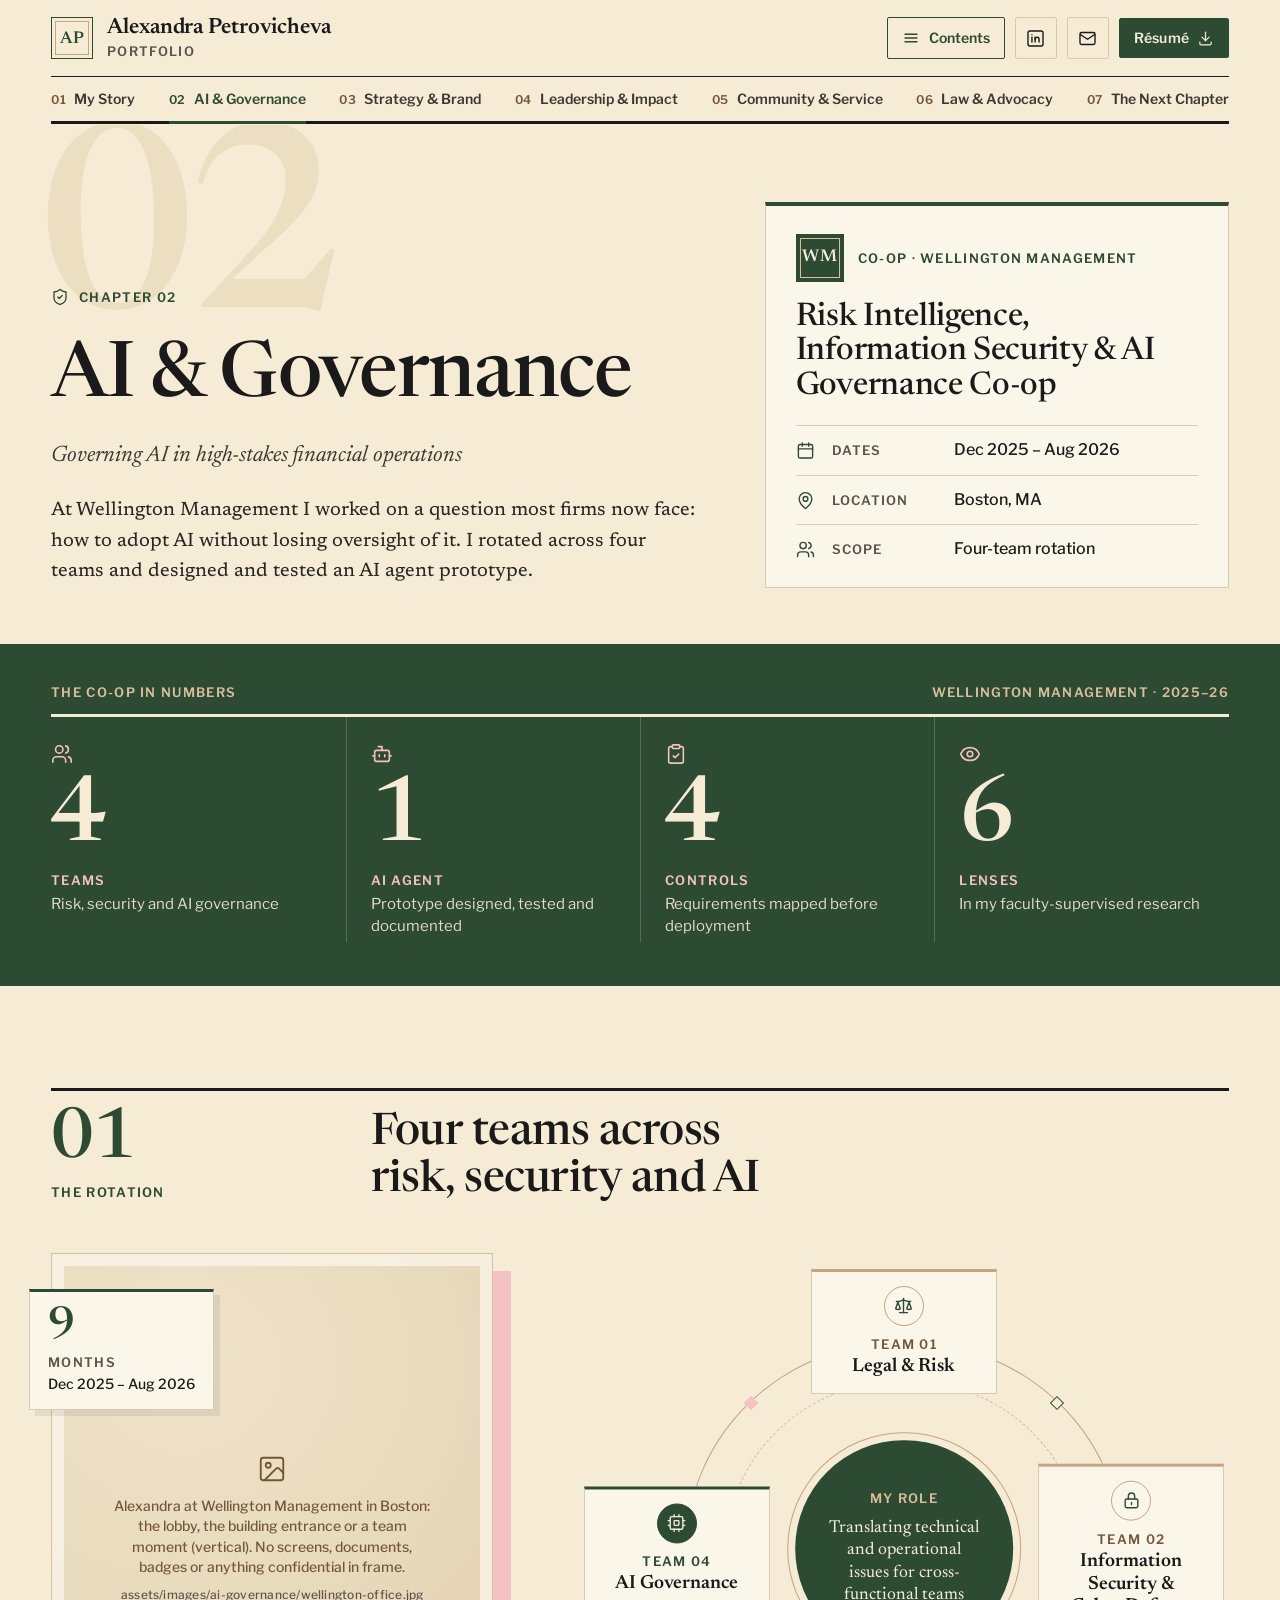
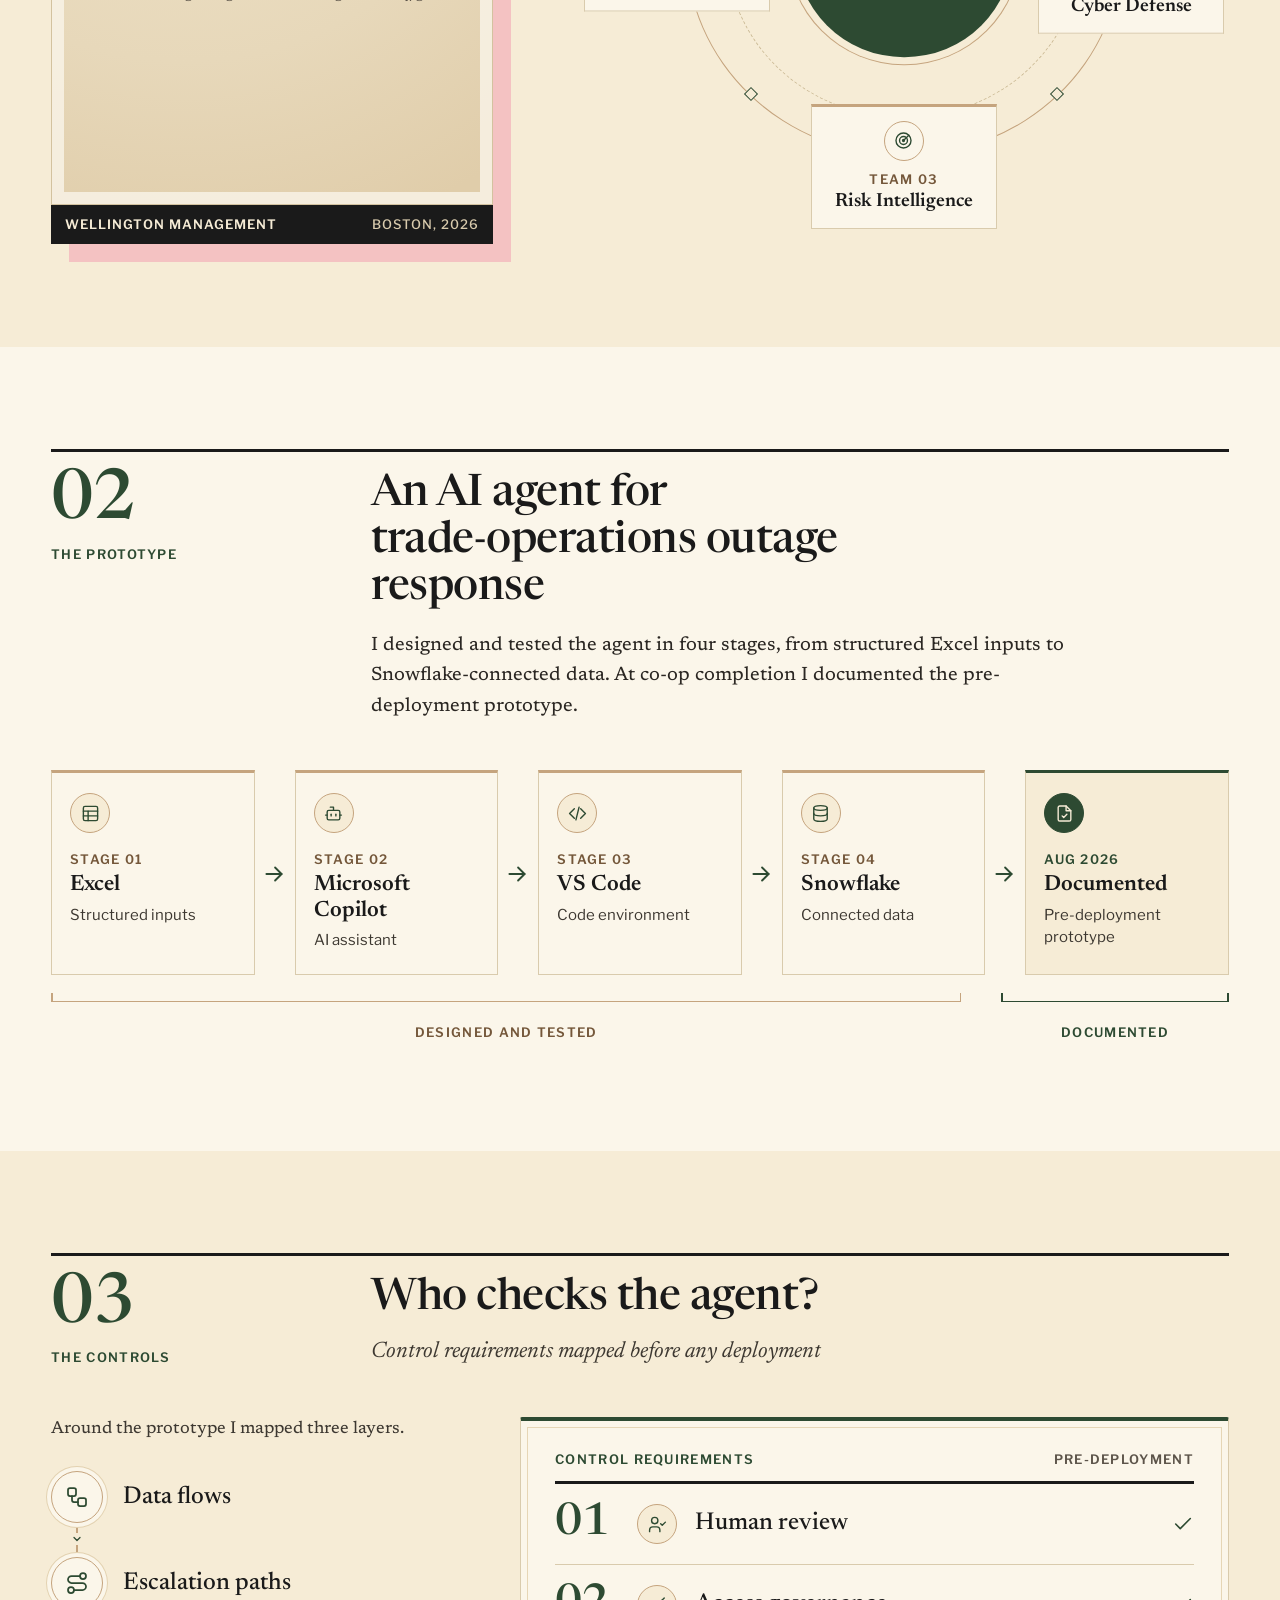
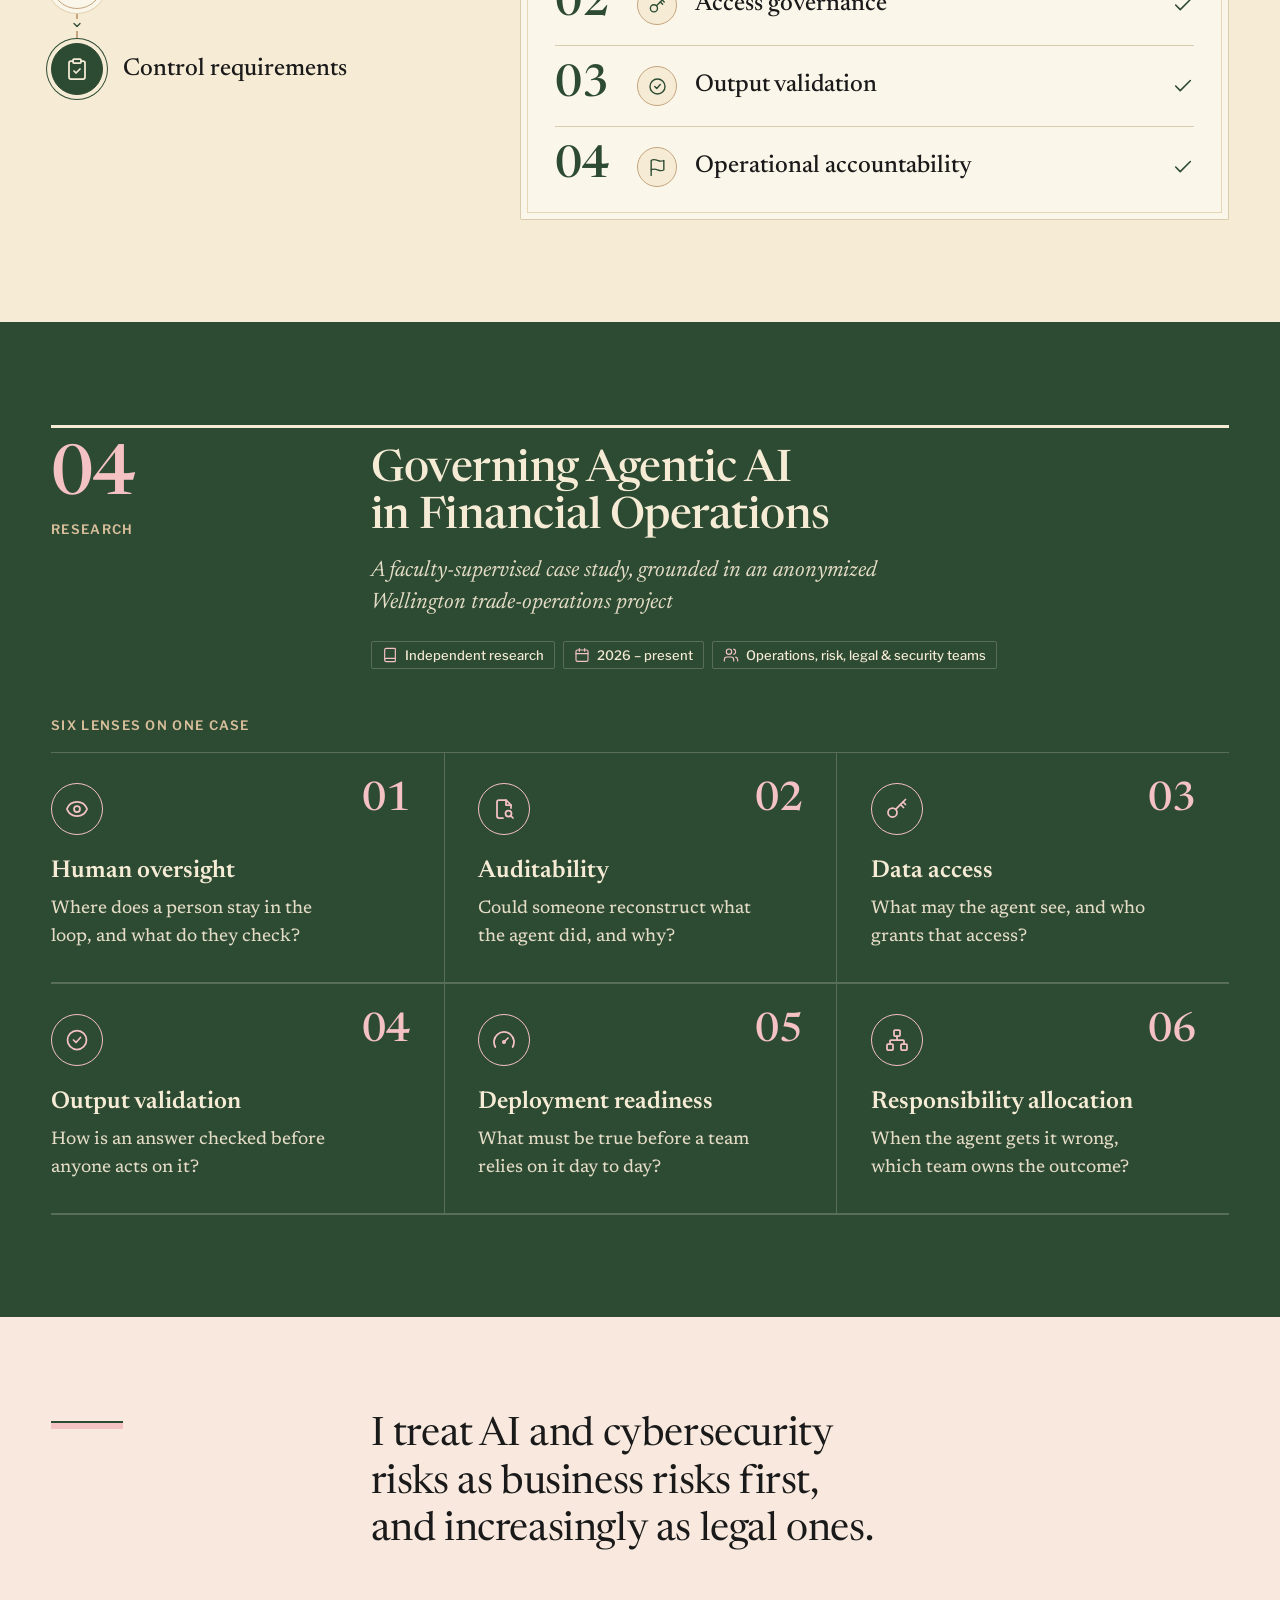
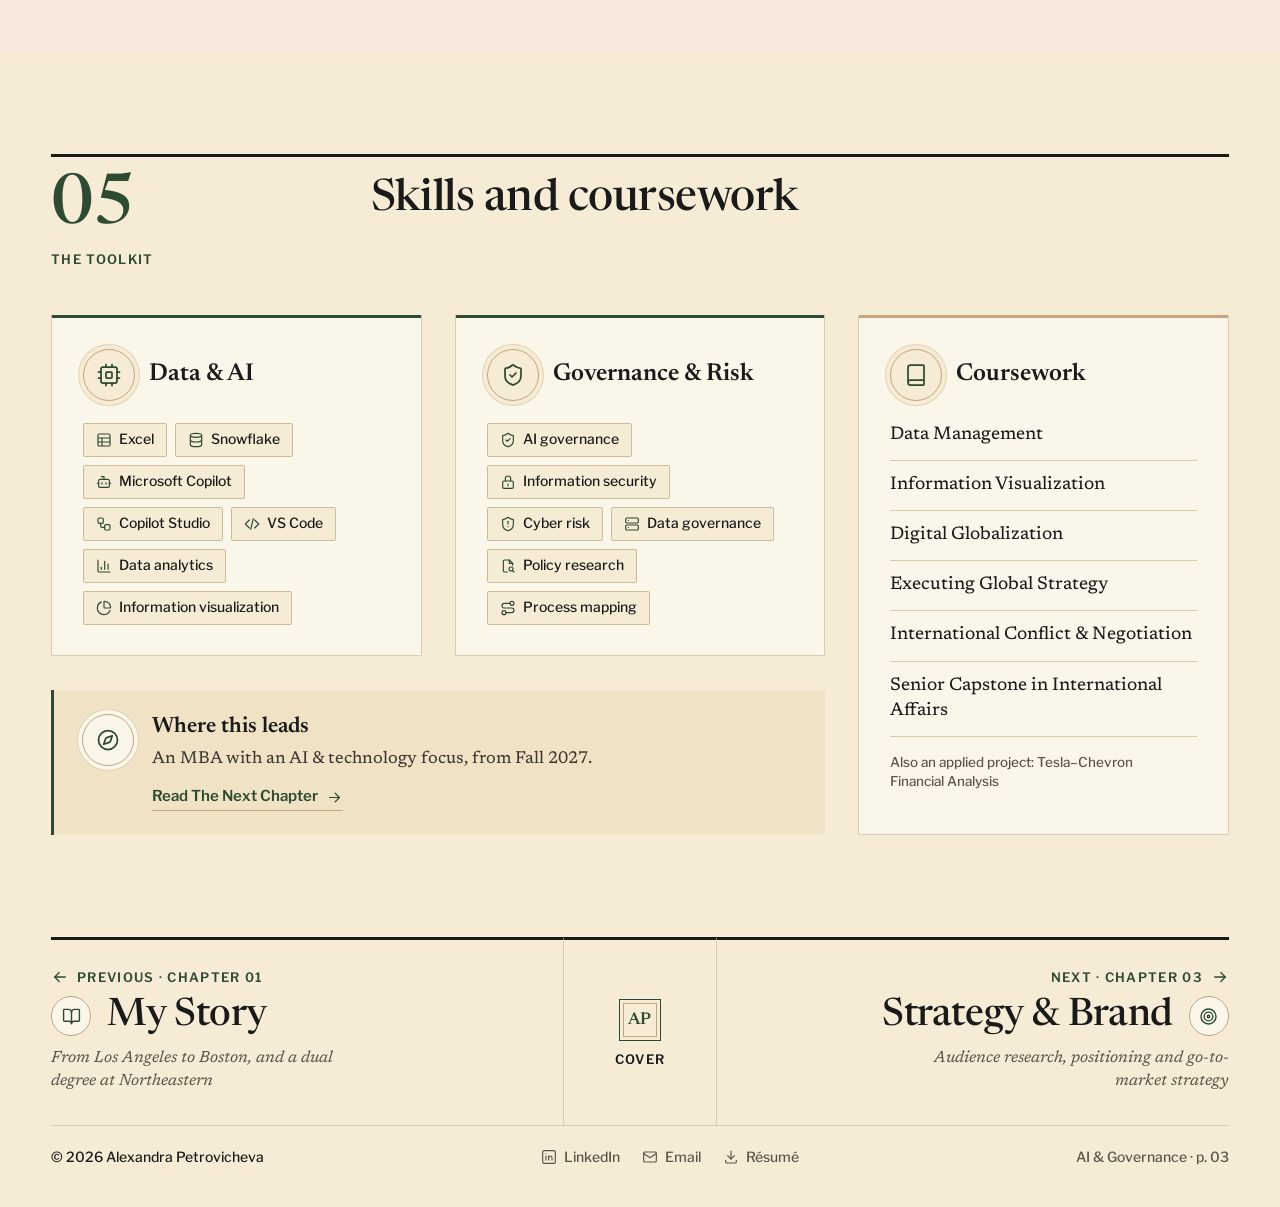
==== commit 2b74fc8d: "Rebuild all seven chapters on the new design system - Everything visible: no flip cards, tabs, accor" ====
--- a/pages/ai-governance.html
+++ b/pages/ai-governance.html
@@ -4,7 +4,7 @@
   <meta charset="UTF-8" />
   <meta name="viewport" content="width=device-width, initial-scale=1.0" />
   <title>AI &amp; Governance &mdash; Alexandra Petrovicheva</title>
-  <meta name="description" content="Alexandra Petrovicheva&rsquo;s AI governance work: a Wellington Management co-op across four risk and governance teams, an AI agent prototype, and faculty-supervised research on agentic AI in financial operations." />
+  <meta name="description" content="Alexandra Petrovicheva on AI governance: a Wellington Management co-op across four risk, security and AI governance teams, an AI agent prototype with mapped pre-deployment controls, and faculty-supervised research on agentic AI in financial operations." />
   <meta name="author" content="Alexandra Petrovicheva" />
   <meta name="theme-color" content="#f6ecd6" />
   <!-- CHROME (shared by all chapter pages; see .review-tools/COMPONENTS.md). Page agents: edit only the
@@ -18,7 +18,7 @@
   <link rel="stylesheet" href="../styles/page.css" />
   <link rel="stylesheet" href="../styles/pages/ai-governance.css" />
 </head>
-<body class="page finance-page governance-page" data-chapter="ai-governance">
+<body class="page page-ai-governance" data-chapter="ai-governance">
   <a class="skip-link" href="#main">Skip to content</a>
 
   <!-- CHROME: masthead. main.js fills .chapter-strip and wires .contents-toggle. Do not edit per page. -->
@@ -51,428 +51,226 @@
     <nav class="wrap chapter-strip" aria-label="Chapters"></nav>
   </header>
 
-    <main id="main">
-    <!-- Hero: title + spotlight board (flips to a one-line summary of the co-op) -->
-    <section class="page-hero finance-hero reveal-drop" data-delay="200">
-      <div class="finance-hero-text">
-        <span class="page-eyebrow">Chapter Two</span>
-        <h1 class="page-title page-title-compact">AI &amp; Governance</h1>
-        <p class="page-title-script">responsible by design</p>
-        <span class="page-rule"></span>
-      </div>
-      <div class="chart-card finance-hero-spotlight spotlight-card flip-card tilt-card" tabindex="0">
-        <div class="flip-inner">
-          <div class="flip-face flip-front">
-            <div class="chart-heading">
-              <span class="micro-label">Spotlight</span>
-              <span class="chart-tag">co-op &middot; Boston, on-site</span>
-            </div>
-            <div class="spotlight-body">
-              <p class="spotlight-org">Wellington Management</p>
-              <p class="spotlight-role">Risk Intelligence, Information Security &amp; AI Governance <span class="nowrap">Co-op</span></p>
-              <p class="spotlight-meta">
-                <span class="spotlight-dates">Dec 2025 &ndash; Aug 2026</span>
-                <span class="spotlight-teams" aria-hidden="true"><i></i><i></i><i></i><i></i></span>
-              </p>
-            </div>
-          </div>
-          <div class="flip-face flip-back">
-            <span class="micro-label">Spotlight</span>
-            <h2>Inside AI governance</h2>
-            <p>
-              Sasha rotated across four teams, translating technical and operational issues for
-              cross-functional colleagues &mdash; and designed and tested an AI agent prototype for
-              trade-operations outage response.
-            </p>
-          </div>
-        </div>
-        <span class="flip-indicator" aria-hidden="true"></span>
-      </div>
-    </section>
-
-    <!-- 1 · The co-op dashboard — three boards, each flips to the story behind it -->
-    <section class="finance-stage governance-stage" aria-labelledby="dashboard-title">
-      <div class="finance-intro reveal-fade" data-delay="300">
-        <div class="governance-intro-copy">
-          <h2 id="dashboard-title" class="micro-label">The co-op, in three boards</h2>
-          <p class="page-lede">
-            Sasha&rsquo;s co-op at Wellington Management put her inside the question every company
-            now faces: how to use AI without losing control of it.
-          </p>
-          <p class="dashboard-hint">
-            <span aria-hidden="true">&#8635;</span>
-            Tap a board, or press Enter, to turn it over.
-          </p>
-        </div>
-        <figure class="photo-card governance-photo tilt-card" style="--rotate: -2deg">
-          <div
-            class="img-slot"
-            style="--ratio: 4 / 5"
-            data-hint="Sasha at Wellington Management in Boston &mdash; the lobby, the building entrance or a team moment (vertical). No screens, documents, badges or anything confidential in frame."
-            data-file="assets/images/ai-governance/wellington-office.jpg"
-          >
-            <img
-              src="../assets/images/ai-governance/wellington-office.jpg"
-              alt="Sasha at Wellington Management in Boston"
-              loading="lazy"
-            />
-          </div>
-          <figcaption>on-site, Boston</figcaption>
+  <main id="main">
+    <!-- ═══════════ Hero ═══════════ -->
+    <section class="wrap chapter-hero aig-hero" aria-labelledby="aig-title">
+      <span class="ghost-num" aria-hidden="true">02</span>
+      <div>
+        <p class="kicker label chapter-eyebrow"><svg class="icon" aria-hidden="true" focusable="false"><use href="../assets/icons.svg#i-shield-check"></use></svg> Chapter 02</p>
+        <h1 id="aig-title" class="chapter-title">AI &amp; Governance</h1>
+        <p class="lede chapter-dek">Governing AI in high-stakes financial operations</p>
+        <p class="chapter-hero-intro">At Wellington Management I worked on a question most firms now face: how to adopt AI without losing oversight of it. I rotated across four teams and designed and tested an AI agent prototype.</p>
+      </div>
+      <aside class="chapter-hero-aside" aria-label="Co-op at Wellington Management">
+        <div class="fact-box aig-fact-box">
+          <div class="aig-fact-head">
+            <span class="org-mark org-mark-leaf" aria-hidden="true">WM</span>
+            <p class="label">Co-op &middot; Wellington Management</p>
+          </div>
+          <p class="fact-box-title">Risk Intelligence, Information Security &amp; AI Governance Co-op</p>
+          <dl class="facts">
+            <div><svg class="icon" aria-hidden="true" focusable="false"><use href="../assets/icons.svg#i-calendar"></use></svg><dt>Dates</dt><dd>Dec 2025 &ndash; Aug 2026</dd></div>
+            <div><svg class="icon" aria-hidden="true" focusable="false"><use href="../assets/icons.svg#i-map-pin"></use></svg><dt>Location</dt><dd>Boston, MA</dd></div>
+            <div><svg class="icon" aria-hidden="true" focusable="false"><use href="../assets/icons.svg#i-users"></use></svg><dt>Scope</dt><dd>Four-team rotation</dd></div>
+          </dl>
+        </div>
+      </aside>
+    </section>
+
+    <!-- ═══════════ Stat band ═══════════ -->
+    <section class="stat-band" aria-labelledby="aig-numbers">
+      <div class="wrap">
+        <div class="stat-band-head"><h2 id="aig-numbers" class="label">The co-op in numbers</h2><p class="label">Wellington Management &middot; 2025&ndash;26</p></div>
+        <div class="stat-row" style="--cols: 4">
+          <div class="stat"><svg class="icon" aria-hidden="true" focusable="false"><use href="../assets/icons.svg#i-users"></use></svg><span class="stat-figure">4</span><span class="stat-label label">Teams</span><span class="stat-detail">Risk, security and AI governance</span></div>
+          <div class="stat"><svg class="icon" aria-hidden="true" focusable="false"><use href="../assets/icons.svg#i-bot"></use></svg><span class="stat-figure">1</span><span class="stat-label label">AI agent</span><span class="stat-detail">Prototype designed, tested and documented</span></div>
+          <div class="stat"><svg class="icon" aria-hidden="true" focusable="false"><use href="../assets/icons.svg#i-clipboard-check"></use></svg><span class="stat-figure">4</span><span class="stat-label label">Controls</span><span class="stat-detail">Requirements mapped before deployment</span></div>
+          <div class="stat"><svg class="icon" aria-hidden="true" focusable="false"><use href="../assets/icons.svg#i-eye"></use></svg><span class="stat-figure">6</span><span class="stat-label label">Lenses</span><span class="stat-detail">In my faculty-supervised research</span></div>
+        </div>
+      </div>
+    </section>
+
+    <!-- ═══════════ 01 · The rotation ═══════════ -->
+    <section class="section wrap" aria-labelledby="aig-rotation-title">
+      <header class="section-head">
+        <div class="section-head-aside"><span class="section-num">01</span><span class="section-label label">The rotation</span></div>
+        <div><h2 id="aig-rotation-title" class="section-title">Four teams across risk, security and AI</h2></div>
+      </header>
+
+      <div class="aig-rotation reveal">
+        <figure class="photo photo-matted aig-rotation-photo">
+          <div class="img-slot" style="--ratio: 4 / 5"
+               data-hint="Alexandra at Wellington Management in Boston: the lobby, the building entrance or a team moment (vertical). No screens, documents, badges or anything confidential in frame."
+               data-file="assets/images/ai-governance/wellington-office.jpg">
+            <img src="../assets/images/ai-governance/wellington-office.jpg" alt="Alexandra Petrovicheva at Wellington Management in Boston" loading="lazy" decoding="async" />
+          </div>
+          <figcaption class="photo-captionbar"><span>Wellington Management</span><span>Boston, 2026</span></figcaption>
+          <!-- DRAFT: Sasha to confirm (9 months = Dec 2025 through Aug 2026, counted inclusively) -->
+          <div class="photo-chip photo-chip-top"><span class="stat-figure">9</span><span class="label">Months</span><span class="photo-chip-text">Dec 2025 &ndash; Aug 2026</span></div>
         </figure>
-      </div>
-
-      <div class="dashboard-grid reveal-fade" data-delay="420">
-        <!-- Board 1 · The rotation — four equal slices (it was a rotation, not a split of hours).
-             It holds the legend's buttons, so it is not one big button like the other boards:
-             scripts/pages/ai-governance.js turns the corner ↻ into its flip toggle. -->
-        <div class="chart-card chart-card-large rotation-card flip-card tilt-card" data-rotation>
-          <div class="flip-inner">
-            <div class="flip-face flip-front">
-              <div class="chart-heading">
-                <span class="micro-label">The rotation</span>
-                <span class="chart-tag">four teams, one co-op</span>
-              </div>
-              <div class="donut-wrap rotation-wrap">
-                <div class="rotation-donut">
-                  <svg viewBox="0 0 200 200" aria-hidden="true" focusable="false">
-                    <circle class="rotation-rim" cx="100" cy="100" r="96" />
-                    <g transform="rotate(-90 100 100)">
-                      <circle class="rotation-slice" data-team-slice="legal" cx="100" cy="100" r="80" pathLength="100" stroke-dasharray="23 77" stroke-dashoffset="-1" />
-                      <circle class="rotation-slice" data-team-slice="security" cx="100" cy="100" r="80" pathLength="100" stroke-dasharray="23 77" stroke-dashoffset="-26" />
-                      <circle class="rotation-slice" data-team-slice="intel" cx="100" cy="100" r="80" pathLength="100" stroke-dasharray="23 77" stroke-dashoffset="-51" />
-                      <circle class="rotation-slice" data-team-slice="ai" cx="100" cy="100" r="80" pathLength="100" stroke-dasharray="23 77" stroke-dashoffset="-76" />
-                    </g>
-                    <circle class="rotation-core" cx="100" cy="100" r="63" />
-                  </svg>
-                  <p class="rotation-center" aria-hidden="true">
-                    <span class="rotation-center-default"><b>4</b><small>teams</small></span>
-                    <span class="rotation-center-team" data-team-label="legal">Legal &amp; Risk</span>
-                    <span class="rotation-center-team" data-team-label="security">Information Security &amp; Cyber Defense</span>
-                    <span class="rotation-center-team" data-team-label="intel">Risk Intelligence</span>
-                    <span class="rotation-center-team" data-team-label="ai">AI Governance</span>
-                  </p>
-                </div>
-                <ul class="chart-legend rotation-legend" aria-label="Teams in the rotation">
-                  <li>
-                    <button type="button" class="rotation-key" data-team-key="legal" aria-pressed="false">
-                      <span class="legend-swatch legend-pink" aria-hidden="true"></span>Legal &amp; Risk
-                    </button>
-                  </li>
-                  <li>
-                    <button type="button" class="rotation-key" data-team-key="security" aria-pressed="false">
-                      <span class="legend-swatch legend-rose" aria-hidden="true"></span>Information Security &amp; Cyber Defense
-                    </button>
-                  </li>
-                  <li>
-                    <button type="button" class="rotation-key" data-team-key="intel" aria-pressed="false">
-                      <span class="legend-swatch legend-bamboo" aria-hidden="true"></span>Risk Intelligence
-                    </button>
-                  </li>
-                  <li>
-                    <button type="button" class="rotation-key" data-team-key="ai" aria-pressed="false">
-                      <span class="legend-swatch legend-leaf" aria-hidden="true"></span>AI Governance
-                    </button>
-                  </li>
-                </ul>
-              </div>
-            </div>
-            <div class="flip-face flip-back">
-              <span class="micro-label">The rotation</span>
-              <h3>Four teams, one translator</h3>
-              <p>
-                Sasha rotated across Legal and Risk, Information Security and Cyber Defense, Risk
-                Intelligence, and AI Governance, translating technical and operational issues for
-                cross-functional teams.
-              </p>
-            </div>
-          </div>
-          <button type="button" class="flip-indicator flip-toggle" aria-pressed="false" aria-label="Turn over the rotation board" data-flip-toggle hidden></button>
-        </div>
-
-        <!-- Board 2 · The prototype — the stepped path the agent took -->
-        <div class="chart-card prototype-card flip-card tilt-card" tabindex="0">
-          <div class="flip-inner">
-            <div class="flip-face flip-front">
-              <div class="chart-heading">
-                <span class="micro-label">The prototype</span>
-                <span class="chart-tag">an AI agent</span>
-              </div>
-              <p class="board-caption">for trade-operations outage response</p>
-              <ol class="prototype-path">
-                <li class="prototype-step" style="--step: 0">
-                  <span class="step-num">01</span>
-                  <span class="step-name">Excel</span>
-                  <span class="step-note">structured inputs</span>
-                </li>
-                <li class="prototype-step" style="--step: 1">
-                  <span class="step-num">02</span>
-                  <span class="step-name">Microsoft Copilot</span>
-                </li>
-                <li class="prototype-step" style="--step: 2">
-                  <span class="step-num">03</span>
-                  <span class="step-name">VS Code</span>
-                </li>
-                <li class="prototype-step is-final" style="--step: 3">
-                  <span class="step-num">04</span>
-                  <span class="step-name">Snowflake</span>
-                  <span class="step-note"><i class="data-dot" aria-hidden="true"></i>connected data</span>
-                </li>
-              </ol>
-            </div>
-            <div class="flip-face flip-back">
-              <span class="micro-label">The prototype</span>
-              <h3>Design, test, document</h3>
-              <p>
-                Sasha designed and tested the agent, moving it from structured Excel inputs to
-                Microsoft Copilot, VS Code and Snowflake-connected data. At the end of her co-op,
-                she documented the pre-deployment prototype.
-              </p>
-            </div>
-          </div>
-          <span class="flip-indicator" aria-hidden="true"></span>
-        </div>
-
-        <!-- Board 3 · The controls — what had to be true before anyone trusts the agent -->
-        <div class="chart-card controls-card flip-card tilt-card" tabindex="0">
-          <div class="flip-inner">
-            <div class="flip-face flip-front">
-              <div class="chart-heading">
-                <span class="micro-label">The controls</span>
-                <span class="chart-tag">mapped pre-deployment</span>
-              </div>
-              <ul class="controls-list">
-                <li style="--step: 0"><span class="control-check" aria-hidden="true"></span>Human review</li>
-                <li style="--step: 1"><span class="control-check" aria-hidden="true"></span>Access governance</li>
-                <li style="--step: 2"><span class="control-check" aria-hidden="true"></span>Output validation</li>
-                <li style="--step: 3"><span class="control-check" aria-hidden="true"></span>Operational accountability</li>
-              </ul>
-              <p class="controls-map">
-                <span>data flows</span>
-                <span class="controls-arrow" aria-hidden="true">&rarr;</span>
-                <span>decisions</span>
-                <span class="controls-arrow" aria-hidden="true">&rarr;</span>
-                <span>escalation paths</span>
-              </p>
-            </div>
-            <div class="flip-face flip-back">
-              <span class="micro-label">The controls</span>
-              <h3>Who checks the agent?</h3>
-              <p>
-                Sasha mapped data flows, decisions, escalation paths and the control requirements
-                for human review, access governance, output validation and operational
-                accountability.
-              </p>
-            </div>
-          </div>
-          <span class="flip-indicator" aria-hidden="true"></span>
-        </div>
-      </div>
-    </section>
-
-    <!-- 2 · Research feature — six lenses; choose one to see the question it asks -->
-    <section class="research-feature" aria-labelledby="research-title" data-lenses>
-      <div class="research-copy reveal-fade" data-delay="150">
-        <span class="micro-label">Research &middot; 2026 &ndash; present</span>
-        <h2 id="research-title" class="research-title">Governing Agentic AI in Financial Operations</h2>
-        <p class="research-tag">Independent, faculty-supervised research</p>
-        <p class="research-summary">
-          A case study of agentic-AI governance in high-stakes financial workflows, grounded in an
-          anonymized trade-operations project at Wellington. It examines the case through six
-          lenses, across operational, risk, legal and information-security teams.
-        </p>
-      </div>
-
-      <div class="lens-board reveal-fade" data-delay="300">
-        <div class="lens-head">
-          <span class="micro-label">Six lenses</span>
-          <span class="lens-count" data-lens-count aria-hidden="true">01 / 06</span>
-        </div>
-        <div class="lens-chips" role="tablist" aria-label="Research lenses" data-arrow-keys>
-          <button type="button" class="lens-chip" role="tab" id="lens-tab-oversight" aria-controls="lens-oversight" aria-selected="true" tabindex="0">
-            <span class="lens-num" aria-hidden="true">01</span>Human oversight
-          </button>
-          <button type="button" class="lens-chip" role="tab" id="lens-tab-audit" aria-controls="lens-audit" aria-selected="false" tabindex="-1">
-            <span class="lens-num" aria-hidden="true">02</span>Auditability
-          </button>
-          <button type="button" class="lens-chip" role="tab" id="lens-tab-data" aria-controls="lens-data" aria-selected="false" tabindex="-1">
-            <span class="lens-num" aria-hidden="true">03</span>Data access
-          </button>
-          <button type="button" class="lens-chip" role="tab" id="lens-tab-validation" aria-controls="lens-validation" aria-selected="false" tabindex="-1">
-            <span class="lens-num" aria-hidden="true">04</span>Output validation
-          </button>
-          <button type="button" class="lens-chip" role="tab" id="lens-tab-readiness" aria-controls="lens-readiness" aria-selected="false" tabindex="-1">
-            <span class="lens-num" aria-hidden="true">05</span>Deployment readiness
-          </button>
-          <button type="button" class="lens-chip" role="tab" id="lens-tab-responsibility" aria-controls="lens-responsibility" aria-selected="false" tabindex="-1">
-            <span class="lens-num" aria-hidden="true">06</span>Responsibility allocation
-          </button>
-        </div>
-
-        <div class="lens-panels">
-          <div class="lens-panel" role="tabpanel" id="lens-oversight" aria-labelledby="lens-tab-oversight" tabindex="0">
-            <span class="lens-ring" aria-hidden="true">01</span>
-            <div class="lens-panel-text">
-              <p class="lens-panel-label">Human oversight</p>
-              <!-- DRAFT: Sasha to confirm -->
-              <p class="lens-question">Where does a person stay in the loop, and what exactly do they check?</p>
-            </div>
-          </div>
-          <div class="lens-panel" role="tabpanel" id="lens-audit" aria-labelledby="lens-tab-audit" tabindex="0">
-            <span class="lens-ring" aria-hidden="true">02</span>
-            <div class="lens-panel-text">
-              <p class="lens-panel-label">Auditability</p>
-              <!-- DRAFT: Sasha to confirm -->
-              <p class="lens-question">Could someone reconstruct, after the fact, what the agent did and why?</p>
-            </div>
-          </div>
-          <div class="lens-panel" role="tabpanel" id="lens-data" aria-labelledby="lens-tab-data" tabindex="0">
-            <span class="lens-ring" aria-hidden="true">03</span>
-            <div class="lens-panel-text">
-              <p class="lens-panel-label">Data access</p>
-              <!-- DRAFT: Sasha to confirm -->
-              <p class="lens-question">What should the agent be allowed to see, and who grants that access?</p>
-            </div>
-          </div>
-          <div class="lens-panel" role="tabpanel" id="lens-validation" aria-labelledby="lens-tab-validation" tabindex="0">
-            <span class="lens-ring" aria-hidden="true">04</span>
-            <div class="lens-panel-text">
-              <p class="lens-panel-label">Output validation</p>
-              <!-- DRAFT: Sasha to confirm -->
-              <p class="lens-question">How is an answer checked before anyone acts on it?</p>
-            </div>
-          </div>
-          <div class="lens-panel" role="tabpanel" id="lens-readiness" aria-labelledby="lens-tab-readiness" tabindex="0">
-            <span class="lens-ring" aria-hidden="true">05</span>
-            <div class="lens-panel-text">
-              <p class="lens-panel-label">Deployment readiness</p>
-              <!-- DRAFT: Sasha to confirm -->
-              <p class="lens-question">What has to be true before a team relies on the agent day to day?</p>
-            </div>
-          </div>
-          <div class="lens-panel" role="tabpanel" id="lens-responsibility" aria-labelledby="lens-tab-responsibility" tabindex="0">
-            <span class="lens-ring" aria-hidden="true">06</span>
-            <div class="lens-panel-text">
-              <p class="lens-panel-label">Responsibility allocation</p>
-              <!-- DRAFT: Sasha to confirm -->
-              <p class="lens-question">When the agent gets it wrong, which team owns the outcome?</p>
-            </div>
-          </div>
-        </div>
-      </div>
-    </section>
-
-    <!-- Pull quote -->
-    <!-- DRAFT QUOTE: Sasha to confirm wording -->
-    <figure class="quote-strip governance-quote reveal-fade" data-delay="150">
-      <span class="quote-mark" aria-hidden="true">&ldquo;</span>
-      <blockquote>
-        <p>
-          AI and cybersecurity problems are business problems &mdash; and, sooner or later, legal
-          ones.
-        </p>
-      </blockquote>
-      <figcaption class="micro-label">Sasha</figcaption>
-    </figure>
-
-    <!-- 3 · Toolkit + coursework -->
-    <section class="governance-toolkit reveal-fade" data-delay="150" aria-labelledby="toolkit-title">
-      <div class="toolkit-head">
-        <h2 id="toolkit-title" class="micro-label">The toolkit</h2>
-        <p class="toolkit-dek">
-          Enough technology to ask the right questions; enough strategy and policy to act on the
-          answers.
-        </p>
-      </div>
-      <div class="toolkit-columns">
-        <div class="toolkit-group">
-          <h3>Data &amp; AI</h3>
-          <ul class="toolkit-tags">
-            <li>Excel</li>
-            <li>Snowflake</li>
-            <li>Microsoft Copilot</li>
-            <li>Copilot Studio</li>
-            <li>VS Code</li>
-            <li>Data analytics</li>
-            <li>Information visualization</li>
-          </ul>
-        </div>
-        <div class="toolkit-group">
-          <h3>Governance &amp; strategy</h3>
-          <ul class="toolkit-tags">
-            <li>AI governance</li>
-            <li>Information security</li>
-            <li>Cyber risk</li>
-            <li>Data governance</li>
-            <li>Policy research</li>
-            <li>Process mapping</li>
-          </ul>
-        </div>
-        <div class="toolkit-group toolkit-courses">
-          <h3>Coursework</h3>
-          <ul class="toolkit-course-list">
+
+        <div class="aig-orbit">
+          <span class="aig-orbit-ring" aria-hidden="true"><i></i><i></i><i></i><i></i></span>
+          <div class="aig-orbit-core">
+            <span class="label">My role</span>
+            <p class="aig-orbit-core-text">Translating technical and operational issues for cross-functional teams</p>
+          </div>
+          <ol class="aig-orbit-teams">
+            <li class="aig-team aig-team-n"><span class="medallion medallion-sm" aria-hidden="true"><svg class="icon" aria-hidden="true" focusable="false"><use href="../assets/icons.svg#i-scale"></use></svg></span><span class="label">Team 01</span><span class="aig-team-name">Legal &amp; Risk</span></li>
+            <li class="aig-team aig-team-e"><span class="medallion medallion-sm" aria-hidden="true"><svg class="icon" aria-hidden="true" focusable="false"><use href="../assets/icons.svg#i-lock"></use></svg></span><span class="label">Team 02</span><span class="aig-team-name">Information Security &amp; Cyber Defense</span></li>
+            <li class="aig-team aig-team-s"><span class="medallion medallion-sm" aria-hidden="true"><svg class="icon" aria-hidden="true" focusable="false"><use href="../assets/icons.svg#i-radar"></use></svg></span><span class="label">Team 03</span><span class="aig-team-name">Risk Intelligence</span></li>
+            <li class="aig-team aig-team-w"><span class="medallion medallion-sm medallion-solid" aria-hidden="true"><svg class="icon" aria-hidden="true" focusable="false"><use href="../assets/icons.svg#i-cpu"></use></svg></span><span class="label">Team 04</span><span class="aig-team-name">AI Governance</span></li>
+          </ol>
+        </div>
+      </div>
+    </section>
+
+    <!-- ═══════════ 02 · The prototype ═══════════ -->
+    <section class="band band-paper aig-prototype" aria-labelledby="aig-prototype-title">
+      <div class="wrap">
+        <header class="section-head">
+          <div class="section-head-aside"><span class="section-num">02</span><span class="section-label label">The prototype</span></div>
+          <div>
+            <h2 id="aig-prototype-title" class="section-title">An AI agent for <span class="nowrap">trade-operations</span> outage response</h2>
+            <p class="section-intro">I designed and tested the agent in four stages, from structured Excel inputs to Snowflake-connected data. At co-op completion I documented the pre-deployment prototype.</p>
+          </div>
+        </header>
+
+        <ol class="step-path aig-steps reveal" style="--steps: 5">
+          <li class="step"><span class="medallion medallion-sm" aria-hidden="true"><svg class="icon" aria-hidden="true" focusable="false"><use href="../assets/icons.svg#i-table"></use></svg></span><span class="step-num label">Stage 01</span><span class="step-name">Excel</span><span class="step-note">Structured inputs</span></li>
+          <li class="step"><span class="medallion medallion-sm" aria-hidden="true"><svg class="icon" aria-hidden="true" focusable="false"><use href="../assets/icons.svg#i-bot"></use></svg></span><span class="step-num label">Stage 02</span><span class="step-name">Microsoft Copilot</span><span class="step-note">AI assistant</span></li>
+          <li class="step"><span class="medallion medallion-sm" aria-hidden="true"><svg class="icon" aria-hidden="true" focusable="false"><use href="../assets/icons.svg#i-code"></use></svg></span><span class="step-num label">Stage 03</span><span class="step-name">VS Code</span><span class="step-note">Code environment</span></li>
+          <li class="step"><span class="medallion medallion-sm" aria-hidden="true"><svg class="icon" aria-hidden="true" focusable="false"><use href="../assets/icons.svg#i-database"></use></svg></span><span class="step-num label">Stage 04</span><span class="step-name">Snowflake</span><span class="step-note">Connected data</span></li>
+          <li class="step is-final"><span class="medallion medallion-sm medallion-solid" aria-hidden="true"><svg class="icon" aria-hidden="true" focusable="false"><use href="../assets/icons.svg#i-file-check"></use></svg></span><span class="step-num label">Aug 2026</span><span class="step-name">Documented</span><span class="step-note">Pre-deployment prototype</span></li>
+        </ol>
+        <div class="aig-brackets" aria-hidden="true">
+          <span class="aig-bracket"><span class="label">Designed and tested</span></span>
+          <span class="aig-bracket aig-bracket-final"><span class="label">Documented</span></span>
+        </div>
+      </div>
+    </section>
+
+    <!-- ═══════════ 03 · The controls ═══════════ -->
+    <section class="section wrap" aria-labelledby="aig-controls-title">
+      <header class="section-head">
+        <div class="section-head-aside"><span class="section-num">03</span><span class="section-label label">The controls</span></div>
+        <div>
+          <h2 id="aig-controls-title" class="section-title">Who checks the agent?</h2>
+          <p class="lede section-dek">Control requirements mapped before any deployment</p>
+        </div>
+      </header>
+
+      <div class="aig-controls reveal">
+        <div class="aig-mapped">
+          <p class="aig-mapped-intro">Around the prototype I mapped three layers.</p>
+          <ol class="aig-mapped-flow">
+            <li><span class="medallion" aria-hidden="true"><svg class="icon" aria-hidden="true" focusable="false"><use href="../assets/icons.svg#i-workflow"></use></svg></span><span class="aig-mapped-name">Data flows</span></li>
+            <li><span class="medallion" aria-hidden="true"><svg class="icon" aria-hidden="true" focusable="false"><use href="../assets/icons.svg#i-route"></use></svg></span><span class="aig-mapped-name">Escalation paths</span></li>
+            <li><span class="medallion medallion-solid" aria-hidden="true"><svg class="icon" aria-hidden="true" focusable="false"><use href="../assets/icons.svg#i-clipboard-check"></use></svg></span><span class="aig-mapped-name">Control requirements</span></li>
+          </ol>
+        </div>
+
+        <div class="panel panel-framed aig-register">
+          <div class="aig-register-head"><p class="label">Control requirements</p><p class="label label-muted aig-register-meta">Pre-deployment</p></div>
+          <ul class="aig-register-list">
+            <li><span class="aig-register-num">01</span><span class="medallion medallion-sm" aria-hidden="true"><svg class="icon" aria-hidden="true" focusable="false"><use href="../assets/icons.svg#i-user-check"></use></svg></span><span class="aig-register-name">Human review</span><svg class="icon aig-register-check" aria-hidden="true" focusable="false"><use href="../assets/icons.svg#i-check"></use></svg></li>
+            <li><span class="aig-register-num">02</span><span class="medallion medallion-sm" aria-hidden="true"><svg class="icon" aria-hidden="true" focusable="false"><use href="../assets/icons.svg#i-key"></use></svg></span><span class="aig-register-name">Access governance</span><svg class="icon aig-register-check" aria-hidden="true" focusable="false"><use href="../assets/icons.svg#i-check"></use></svg></li>
+            <li><span class="aig-register-num">03</span><span class="medallion medallion-sm" aria-hidden="true"><svg class="icon" aria-hidden="true" focusable="false"><use href="../assets/icons.svg#i-check-circle"></use></svg></span><span class="aig-register-name">Output validation</span><svg class="icon aig-register-check" aria-hidden="true" focusable="false"><use href="../assets/icons.svg#i-check"></use></svg></li>
+            <li><span class="aig-register-num">04</span><span class="medallion medallion-sm" aria-hidden="true"><svg class="icon" aria-hidden="true" focusable="false"><use href="../assets/icons.svg#i-flag"></use></svg></span><span class="aig-register-name">Operational accountability</span><svg class="icon aig-register-check" aria-hidden="true" focusable="false"><use href="../assets/icons.svg#i-check"></use></svg></li>
+          </ul>
+        </div>
+      </div>
+    </section>
+
+    <!-- ═══════════ 04 · Research (leaf band) ═══════════ -->
+    <section class="band band-leaf aig-research" aria-labelledby="aig-research-title">
+      <div class="wrap">
+        <header class="section-head">
+          <div class="section-head-aside"><span class="section-num">04</span><span class="section-label label">Research</span></div>
+          <div>
+            <h2 id="aig-research-title" class="section-title">Governing Agentic AI in Financial Operations</h2>
+            <p class="lede section-dek">A faculty-supervised case study, grounded in an anonymized Wellington trade-operations project</p>
+            <ul class="chips aig-research-meta">
+              <li class="chip chip-sm"><svg class="icon" aria-hidden="true" focusable="false"><use href="../assets/icons.svg#i-book"></use></svg>Independent research</li>
+              <li class="chip chip-sm"><svg class="icon" aria-hidden="true" focusable="false"><use href="../assets/icons.svg#i-calendar"></use></svg>2026 &ndash; present</li>
+              <li class="chip chip-sm"><svg class="icon" aria-hidden="true" focusable="false"><use href="../assets/icons.svg#i-users"></use></svg>Operations, risk, legal &amp; security teams</li>
+            </ul>
+          </div>
+        </header>
+
+        <p class="aig-lenses-label label">Six lenses on one case</p>
+        <!-- DRAFT: Sasha to confirm wording (the six framing questions are drafted from her notes) -->
+        <ol class="grid grid-3 ruled-grid aig-lenses reveal">
+          <li class="icon-card"><span class="icon-card-top"><span class="medallion" aria-hidden="true"><svg class="icon" aria-hidden="true" focusable="false"><use href="../assets/icons.svg#i-eye"></use></svg></span><span class="icon-card-num">01</span></span><h3 class="icon-card-title">Human oversight</h3><p class="icon-card-text">Where does a person stay in the loop, and what do they check?</p></li>
+          <li class="icon-card"><span class="icon-card-top"><span class="medallion" aria-hidden="true"><svg class="icon" aria-hidden="true" focusable="false"><use href="../assets/icons.svg#i-file-search"></use></svg></span><span class="icon-card-num">02</span></span><h3 class="icon-card-title">Auditability</h3><p class="icon-card-text">Could someone reconstruct what the agent did, and why?</p></li>
+          <li class="icon-card"><span class="icon-card-top"><span class="medallion" aria-hidden="true"><svg class="icon" aria-hidden="true" focusable="false"><use href="../assets/icons.svg#i-key"></use></svg></span><span class="icon-card-num">03</span></span><h3 class="icon-card-title">Data access</h3><p class="icon-card-text">What may the agent see, and who grants that access?</p></li>
+          <li class="icon-card"><span class="icon-card-top"><span class="medallion" aria-hidden="true"><svg class="icon" aria-hidden="true" focusable="false"><use href="../assets/icons.svg#i-check-circle"></use></svg></span><span class="icon-card-num">04</span></span><h3 class="icon-card-title">Output validation</h3><p class="icon-card-text">How is an answer checked before anyone acts on it?</p></li>
+          <li class="icon-card"><span class="icon-card-top"><span class="medallion" aria-hidden="true"><svg class="icon" aria-hidden="true" focusable="false"><use href="../assets/icons.svg#i-gauge"></use></svg></span><span class="icon-card-num">05</span></span><h3 class="icon-card-title">Deployment readiness</h3><p class="icon-card-text">What must be true before a team relies on it day to day?</p></li>
+          <li class="icon-card"><span class="icon-card-top"><span class="medallion" aria-hidden="true"><svg class="icon" aria-hidden="true" focusable="false"><use href="../assets/icons.svg#i-network"></use></svg></span><span class="icon-card-num">06</span></span><h3 class="icon-card-title">Responsibility allocation</h3><p class="icon-card-text">When the agent gets it wrong, which team owns the outcome?</p></li>
+        </ol>
+      </div>
+    </section>
+
+    <!-- ═══════════ Statement ═══════════ -->
+    <section class="band band-blush band-sm aig-statement" aria-label="Statement">
+      <div class="wrap">
+        <!-- DRAFT: Sasha to confirm wording -->
+        <div class="statement statement-plain"><span class="statement-mark" aria-hidden="true"></span><p class="statement-text">I treat AI and cybersecurity risks as business risks first, and increasingly as legal ones.</p></div>
+      </div>
+    </section>
+
+    <!-- ═══════════ 05 · Toolkit ═══════════ -->
+    <section class="section wrap" aria-labelledby="aig-toolkit-title">
+      <header class="section-head">
+        <div class="section-head-aside"><span class="section-num">05</span><span class="section-label label">The toolkit</span></div>
+        <div><h2 id="aig-toolkit-title" class="section-title">Skills and coursework</h2></div>
+      </header>
+
+      <div class="grid grid-3 grid-stretch aig-toolkit reveal">
+        <article class="card card-accent aig-tool">
+          <div class="icon-card-row aig-tool-head"><span class="medallion" aria-hidden="true"><svg class="icon" aria-hidden="true" focusable="false"><use href="../assets/icons.svg#i-cpu"></use></svg></span><h3 class="icon-card-title">Data &amp; AI</h3></div>
+          <ul class="chips">
+            <li class="chip"><svg class="icon" aria-hidden="true" focusable="false"><use href="../assets/icons.svg#i-table"></use></svg>Excel</li>
+            <li class="chip"><svg class="icon" aria-hidden="true" focusable="false"><use href="../assets/icons.svg#i-database"></use></svg>Snowflake</li>
+            <li class="chip"><svg class="icon" aria-hidden="true" focusable="false"><use href="../assets/icons.svg#i-bot"></use></svg>Microsoft Copilot</li>
+            <li class="chip"><svg class="icon" aria-hidden="true" focusable="false"><use href="../assets/icons.svg#i-workflow"></use></svg>Copilot Studio</li>
+            <li class="chip"><svg class="icon" aria-hidden="true" focusable="false"><use href="../assets/icons.svg#i-code"></use></svg>VS Code</li>
+            <li class="chip"><svg class="icon" aria-hidden="true" focusable="false"><use href="../assets/icons.svg#i-bar-chart"></use></svg>Data analytics</li>
+            <li class="chip"><svg class="icon" aria-hidden="true" focusable="false"><use href="../assets/icons.svg#i-pie-chart"></use></svg>Information visualization</li>
+          </ul>
+        </article>
+        <article class="card card-accent aig-tool">
+          <div class="icon-card-row aig-tool-head"><span class="medallion" aria-hidden="true"><svg class="icon" aria-hidden="true" focusable="false"><use href="../assets/icons.svg#i-shield"></use></svg></span><h3 class="icon-card-title">Governance &amp; Risk</h3></div>
+          <ul class="chips">
+            <li class="chip"><svg class="icon" aria-hidden="true" focusable="false"><use href="../assets/icons.svg#i-shield-check"></use></svg>AI governance</li>
+            <li class="chip"><svg class="icon" aria-hidden="true" focusable="false"><use href="../assets/icons.svg#i-lock"></use></svg>Information security</li>
+            <li class="chip"><svg class="icon" aria-hidden="true" focusable="false"><use href="../assets/icons.svg#i-shield-alert"></use></svg>Cyber risk</li>
+            <li class="chip"><svg class="icon" aria-hidden="true" focusable="false"><use href="../assets/icons.svg#i-server"></use></svg>Data governance</li>
+            <li class="chip"><svg class="icon" aria-hidden="true" focusable="false"><use href="../assets/icons.svg#i-file-search"></use></svg>Policy research</li>
+            <li class="chip"><svg class="icon" aria-hidden="true" focusable="false"><use href="../assets/icons.svg#i-route"></use></svg>Process mapping</li>
+          </ul>
+        </article>
+        <article class="card card-bamboo aig-tool aig-tool-courses">
+          <div class="icon-card-row aig-tool-head"><span class="medallion" aria-hidden="true"><svg class="icon" aria-hidden="true" focusable="false"><use href="../assets/icons.svg#i-book"></use></svg></span><h3 class="icon-card-title">Coursework</h3></div>
+          <ul class="ruled-list aig-courses">
             <li>Data Management</li>
             <li>Information Visualization</li>
             <li>Digital Globalization</li>
-            <li>Business Decision Making in Developed &amp; Emerging Markets</li>
             <li>Executing Global Strategy</li>
-          </ul>
-          <p class="toolkit-note">Northeastern University &middot; concentrations in Global Business Strategy &amp; Business Analytics</p>
-        </div>
-      </div>
-    </section>
-
-    <!-- 4 · Coda — finance roots behind her, the path ahead -->
-    <section class="governance-coda reveal-fade" data-delay="150" aria-label="Finance roots and where this leads">
-      <div class="coda-roots">
-        <h2 class="micro-label">Finance roots</h2>
-        <p class="coda-dek">Before AI governance, there was payroll.</p>
-        <ul class="roots-list">
-          <li>
-            <span class="roots-when">Aug 2019 &ndash; present</span>
-            <strong>Guardian Angel Home Health Agency</strong>
-            <span class="roots-what">
-              Seven years in regulated healthcare: payroll, insurance documentation, financial
-              analysis and recurring reporting as Financial Operations Assistant; Business Operations
-              Associate since August 2026.
-            </span>
-          </li>
-          <li>
-            <span class="roots-when">Applied project</span>
-            <strong>Tesla&ndash;Chevron Financial Analysis</strong>
-          </li>
-          <li>
-            <span class="roots-when">Sep &ndash; Dec 2024</span>
-            <strong>Girls Into VC</strong>
-            <span class="roots-what">Fellow in a venture capital fellowship.</span>
-          </li>
-        </ul>
-      </div>
-
-      <div class="coda-next">
-        <h2 class="micro-label">Where this leads</h2>
-        <p class="coda-dek">After the MBA: consulting, then the law.</p>
-        <ol class="next-path">
-          <li>
-            <span class="next-when">Fall 2027</span>
-            <!-- EDIT: name the program once decided -->
-            <strong>MBA</strong>
-            <span class="next-what">AI &amp; technology focus</span>
-          </li>
-          <li>
-            <span class="next-when">then</span>
-            <strong>Consulting</strong>
-            <span class="next-what">AI governance, responsible AI &amp; technology risk</span>
-          </li>
-          <li>
-            <span class="next-when">then</span>
-            <strong>Law school</strong>
-            <span class="next-what">AI, privacy &amp; cybersecurity law</span>
-          </li>
-        </ol>
-        <a class="next-link" href="next-chapter.html">Read the plan in The Next Chapter <span aria-hidden="true">&rarr;</span></a>
-      </div>
-    </section>
-    </main>
+            <li>International Conflict &amp; Negotiation</li>
+            <li>Senior Capstone in International Affairs</li>
+          </ul>
+          <p class="note aig-tool-note">Also an applied project: Tesla&ndash;Chevron Financial Analysis</p>
+        </article>
+        <aside class="callout aig-leads">
+          <span class="medallion" aria-hidden="true"><svg class="icon" aria-hidden="true" focusable="false"><use href="../assets/icons.svg#i-compass"></use></svg></span>
+          <p class="callout-title">Where this leads</p>
+          <p class="callout-text">An MBA with an AI &amp; technology focus, from Fall 2027.</p>
+          <a class="text-link" href="next-chapter.html">Read The Next Chapter <svg class="icon" aria-hidden="true" focusable="false"><use href="../assets/icons.svg#i-arrow-right"></use></svg></a>
+        </aside>
+      </div>
+    </section>
+  </main>
 
   <!-- CHROME: prev / cover / next (filled by main.js from CHAPTERS) and the site footer. Do not edit per page. -->
   <nav class="wrap pager" aria-label="Chapter navigation"></nav>
@@ -490,6 +288,5 @@
   </footer>
 
   <script src="../scripts/main.js" defer></script>
-  <script src="../scripts/pages/ai-governance.js" defer></script>
 </body>
 </html>
--- a/styles/page.css
+++ b/styles/page.css
@@ -361,7 +361,7 @@
 .panel-leaf .label { color: var(--on-leaf-label); }
 .panel-leaf .icon { color: var(--on-leaf-accent); }
 /* a panel framed by a thick top rule and a bamboo inner line */
-.panel-framed { border-top: 4px solid var(--leaf); box-shadow: inset 0 0 0 6px var(--paper), inset 0 0 0 7px #e6d6b6; }
+.panel-framed { background: var(--paper); border-top: 4px solid var(--leaf); box-shadow: inset 0 0 0 6px var(--paper), inset 0 0 0 7px #e6d6b6; }
 
 /* generic grids — collapse on their own */
 .grid { display: grid; gap: var(--col-gap); align-items: start; }
@@ -564,7 +564,7 @@
 }
 .org-mark-sm { width: 40px; height: 40px; font-size: 14px; }
 .org-mark-leaf { background: var(--leaf); border-color: var(--leaf); color: var(--on-leaf); box-shadow: inset 0 0 0 3px var(--leaf), inset 0 0 0 4px var(--on-leaf-label); }
-.org-mark-long { font-size: 14px; letter-spacing: 0.01em; }
+.org-mark-long { width: auto; min-width: 52px; padding-inline: 8px; font-size: 14px; letter-spacing: 0.01em; }
 .org-text { display: grid; gap: 3px; min-width: 0; }
 .org-name {
   font-family: var(--sans);
@@ -697,7 +697,7 @@
   line-height: 1;
   letter-spacing: -0.018em;
 }
-.chapter-dek { margin-top: 24px; max-width: 34ch; }
+.chapter-dek { margin-top: 24px; max-width: 40ch; }
 .chapter-hero-intro { margin-top: 24px; max-width: 36em; color: var(--text); }
 .chapter-hero-aside { min-width: 0; }
 
@@ -1092,6 +1092,9 @@
 .chip-paper { background: var(--paper); }
 .chip-sm { min-height: 28px; padding: 5px 10px; font-size: 13px; }
 .chip-leaf .icon { color: var(--on-leaf); }
+.band-leaf .chip .icon { color: var(--on-leaf-accent); }
+.band-leaf .card .chip .icon,
+.band-leaf .panel .chip .icon { color: var(--leaf); }
 .card .chip { background: var(--cream); }
 .band-leaf .chip { background: transparent; border-color: var(--on-leaf-rule); color: var(--on-leaf); }
 
--- a/styles/pages/ai-governance.css
+++ b/styles/pages/ai-governance.css
@@ -1,1622 +1,336 @@
-/* LEGACY (pre-redesign, moved from page.css) — the page redesign replaces or deletes this */
-/* Finance page */
-.finance-page {
-  --page-accent: #ff9eb2;
-}
-
-.finance-hero {
-  display: grid;
-  grid-template-columns: minmax(0, 1.05fr) minmax(280px, 0.95fr);
-  gap: clamp(28px, 5vw, 80px);
-  align-items: end;
-}
-
-.finance-hero-text {
+/* ==========================================================================
+   AI & Governance (chapter 02) — page layout only.
+   Shared components come from base.css / page.css; everything here is scoped
+   under .page-ai-governance or an .aig- prefix.
+   ========================================================================== */
+
+/* ───────── Hero fact box: organisation mark beside the label ───────── */
+.aig-fact-head {
   display: flex;
-  flex-direction: column;
-  align-items: flex-start;
-  gap: 16px;
-}
-
-.chart-card.finance-hero-spotlight {
-  align-self: end;
-  min-height: clamp(220px, 22vw, 280px);
-}
-
-@media (max-width: 1080px) {
-  .finance-hero {
-    grid-template-columns: 1fr;
-  }
-  .chart-card.finance-hero-spotlight {
-    min-height: 220px;
-  }
-}
-
-.finance-stage {
-  display: grid;
-  grid-template-columns: minmax(250px, 0.68fr) minmax(520px, 1.32fr);
-  gap: clamp(28px, 4vw, 64px);
   align-items: center;
-  padding: clamp(8px, 2vw, 26px) 0 clamp(30px, 4vw, 64px);
-}
-
-.finance-intro {
-  display: grid;
-  gap: clamp(24px, 3vw, 44px);
-}
-
-.dashboard-grid {
-  display: grid;
-  grid-template-columns: 1.08fr 0.92fr;
   gap: 14px;
 }
-
-.chart-card {
+.aig-fact-head .org-mark { width: 48px; height: 48px; font-size: 17px; flex: none; }
+.aig-fact-box .fact-box-title { margin-top: 18px; }
+
+/* ───────── 01 · Rotation: photo + four teams around a centre ───────── */
+.aig-rotation {
+  display: grid;
+  grid-template-columns: minmax(0, 5fr) minmax(0, 7fr);
+  gap: clamp(40px, 5vw, 80px);
+  align-items: center;
+}
+.aig-rotation-photo { max-width: 460px; }
+.aig-rotation-photo .photo-chip-top { top: 36px; left: -22px; }
+.aig-rotation-photo .photo-chip .stat-figure { color: var(--leaf); }
+
+.aig-orbit {
   position: relative;
-  overflow: hidden;
-  border: var(--hairline);
-  background:
-    linear-gradient(135deg, rgba(244, 194, 194, 0.28), transparent 46%),
-    rgba(250, 243, 227, 0.85);
-  padding: clamp(18px, 2.4vw, 30px);
-  min-height: 230px;
-}
-
-.chart-card::after {
+  width: 100%;
+  max-width: 640px;
+  aspect-ratio: 8 / 7;
+  margin-inline: auto;
+}
+/* the ring passes (roughly) through the centres of the four team cards */
+.aig-orbit-ring {
+  position: absolute;
+  inset: 13% 16%;
+  border: 1.5px solid var(--bamboo);
+  border-radius: 50%;
+}
+.aig-orbit-ring::before {
   content: "";
   position: absolute;
-  inset: -50% auto -50% -35%;
-  width: 35%;
-  background: linear-gradient(90deg, transparent, rgba(255, 255, 255, 0.42), transparent);
-  transform: rotate(12deg);
-  animation: chartSheen 6s ease-in-out infinite;
-  pointer-events: none;
-}
-
-.chart-card-large {
-  grid-row: span 2;
-  min-height: clamp(440px, 38vw, 520px);
-}
-
-.chart-placeholder {
-  flex: 1;
+  inset: 9%;
+  border: 1px dashed var(--rule-chip);
+  border-radius: 50%;
+}
+/* small diamond markers on the ring between the teams (45° points) */
+.aig-orbit-ring > i {
+  position: absolute;
+  width: 10px;
+  height: 10px;
+  margin: -5px 0 0 -5px;
+  background: var(--cream);
+  border: 1.5px solid var(--leaf);
+  transform: rotate(45deg);
+}
+.aig-orbit-ring > i:nth-child(1) { left: 85.36%; top: 14.64%; }
+.aig-orbit-ring > i:nth-child(2) { left: 85.36%; top: 85.36%; }
+.aig-orbit-ring > i:nth-child(3) { left: 14.64%; top: 85.36%; }
+.aig-orbit-ring > i:nth-child(4) { left: 14.64%; top: 14.64%; background: var(--blush); border-color: var(--blush); }
+
+.aig-orbit-core {
+  position: absolute;
+  left: 50%;
+  top: 50%;
   display: grid;
   align-content: center;
+  justify-items: center;
   gap: 10px;
-  font-style: italic;
-  color: var(--bamboo-deep);
-}
-
-.chart-placeholder p {
-  margin: 0;
-  font-size: clamp(15px, 1.2vw, 19px);
-  line-height: 1.45;
-  max-width: 22em;
-}
-
-/* Chart card flip: outer container is structural only; the rotating
-   faces carry all visuals so no second border lingers during the flip. */
-.chart-card.flip-card {
-  border: 0;
-  background: transparent;
-  padding: 0;
-  overflow: visible;
-}
-
-.chart-card.flip-card::after {
-  display: none;
-}
-
-.chart-card.flip-card .flip-front {
-  background:
-    linear-gradient(135deg, rgba(244, 194, 194, 0.28), transparent 46%),
-    rgba(250, 243, 227, 0.85);
-  padding: clamp(18px, 2.4vw, 30px);
-}
-
-.chart-card.flip-card .flip-back {
-  padding: clamp(18px, 2.4vw, 30px);
-}
-
-.chart-card.flip-card .flip-front .chart-heading {
-  margin-bottom: 18px;
-}
-
-.chart-heading {
+  width: 34%;
+  aspect-ratio: 1;
+  padding: 22px;
+  text-align: center;
+  background: var(--leaf);
+  border-radius: 50%;
+  box-shadow: 0 0 0 7px var(--cream), 0 0 0 8px var(--bamboo);
+  transform: translate(-50%, -50%);
+  -webkit-font-smoothing: antialiased;
+  -moz-osx-font-smoothing: grayscale;
+}
+.aig-orbit-core .label { color: var(--on-leaf-label); }
+.aig-orbit-core-text {
+  font-family: var(--serif);
+  font-size: clamp(16px, 1.35vw, 19px);
+  line-height: 1.3;
+  font-variation-settings: "opsz" 24;
+  color: var(--on-leaf);
+  text-wrap: balance;
+}
+
+.aig-team {
+  position: absolute;
+  display: grid;
+  justify-items: center;
+  align-content: start;
+  gap: 4px;
+  width: 29%;
+  padding: 14px 12px;
+  text-align: center;
+  background: var(--paper);
+  border: 1px solid var(--rule-soft);
+  border-top: 3px solid var(--bamboo);
+  transition: border-color 0.2s var(--ease), transform 0.2s var(--ease);
+}
+.aig-team:hover { border-color: var(--leaf); transform: translateY(-3px); }
+.aig-team .medallion { margin-bottom: 6px; }
+.aig-team .label { color: var(--accent-ink); }
+.aig-team-name {
+  font-family: var(--serif);
+  font-size: 19px;
+  line-height: 1.2;
+  font-weight: 600;
+  font-variation-settings: "opsz" 24;
+  color: var(--ink);
+  text-wrap: balance;
+}
+.aig-team-n { left: 35.5%; top: 0; }
+.aig-team-s { left: 35.5%; bottom: 0; }
+.aig-team-e { right: 0; top: 50%; transform: translateY(-50%); }
+.aig-team-w { left: 0; top: 50%; transform: translateY(-50%); }
+.aig-team-e:hover,
+.aig-team-w:hover { transform: translateY(calc(-50% - 3px)); }
+.aig-team-w { border-top-color: var(--leaf); }
+.aig-team-w .label { color: var(--leaf); }
+
+/* ───────── 02 · Prototype: five-stage path + brackets ───────── */
+.aig-steps { gap: 40px; }
+.aig-steps .step { padding: 20px 18px 22px; }
+.aig-steps .step-name { font-size: 22px; }
+.aig-steps .step:not(:last-child)::after { right: -33px; }
+.aig-steps .step.is-final { background: var(--cream); }
+
+.aig-brackets {
+  display: grid;
+  grid-template-columns: 4fr 1fr;
+  gap: 40px;
+  margin-top: 26px;
+}
+.aig-bracket {
+  position: relative;
+  display: block;
+  padding-top: 16px;
+  border-top: 1.5px solid var(--bamboo);
+  text-align: center;
+}
+.aig-bracket::before,
+.aig-bracket::after {
+  content: "";
+  position: absolute;
+  top: -9px;
+  width: 1.5px;
+  height: 9px;
+  background: var(--bamboo);
+}
+.aig-bracket::before { left: 0; }
+.aig-bracket::after { right: 0; }
+.aig-bracket .label { color: var(--accent-ink); }
+.aig-bracket-final { border-top-color: var(--leaf); }
+.aig-bracket-final::before,
+.aig-bracket-final::after { background: var(--leaf); }
+.aig-bracket-final .label { color: var(--leaf); }
+
+/* ───────── 03 · Controls: mapped layers + control register ───────── */
+.aig-controls {
+  display: grid;
+  grid-template-columns: minmax(0, 4fr) minmax(0, 7fr);
+  gap: clamp(36px, 5vw, 80px);
+  align-items: start;
+}
+.aig-mapped-intro {
+  font-size: var(--fs-small);
+  line-height: 1.55;
+  color: var(--text-2);
+  max-width: 24em;
+}
+.aig-mapped-flow { position: relative; margin-top: 28px; display: grid; gap: 34px; }
+/* the vertical connector behind the medallions */
+.aig-mapped-flow::before {
+  content: "";
+  position: absolute;
+  left: 25px;
+  top: 26px;
+  bottom: 26px;
+  width: 2px;
+  background: var(--bamboo);
+}
+.aig-mapped-flow li {
+  position: relative;
+  display: flex;
+  align-items: center;
+  gap: 20px;
+}
+.aig-mapped-flow li + li::before {
+  content: "";
+  position: absolute;
+  left: 20px;
+  top: -24px;
+  width: 12px;
+  height: 12px;
+  background: var(--cream) url("data:image/svg+xml,%3Csvg xmlns='http://www.w3.org/2000/svg' viewBox='0 0 24 24' fill='none' stroke='%232d4a32' stroke-width='2.5' stroke-linecap='round' stroke-linejoin='round'%3E%3Cpath d='m6 9 6 6 6-6'/%3E%3C/svg%3E") no-repeat center / contain;
+}
+.aig-mapped-name {
+  font-family: var(--serif);
+  font-size: var(--fs-h3);
+  line-height: 1.2;
+  font-weight: 500;
+  font-variation-settings: "opsz" 28;
+  color: var(--ink);
+}
+
+.aig-register { padding: 30px 34px 26px; }
+.aig-register-head {
   display: flex;
   justify-content: space-between;
   gap: 16px;
-  align-items: baseline;
-  margin-bottom: 22px;
-}
-
-.chart-tag {
-  font-style: italic;
-  color: var(--bamboo-deep);
-}
-
-.donut-wrap {
-  min-height: 340px;
-  display: grid;
-  align-content: center;
-  justify-items: center;
-  gap: 26px;
-}
-
-.donut-chart {
-  position: relative;
-  width: min(100%, 260px);
-  aspect-ratio: 1;
-  border-radius: 50%;
-  background:
-    conic-gradient(
-      var(--baby-pink) 0 var(--p1),
-      #f08ba2 var(--p1) calc(var(--p1) + var(--p2)),
-      var(--leaf) calc(var(--p1) + var(--p2)) 100%
-    );
-  animation: donutIn 1.3s cubic-bezier(0.22, 1, 0.36, 1) both;
-}
-
-.donut-chart::before {
-  content: "";
-  position: absolute;
-  inset: 16%;
-  border-radius: 50%;
-  border: var(--hairline);
-  background: var(--cream);
-}
-
-.donut-chart span {
-  position: absolute;
-  inset: 0;
-  display: grid;
-  place-items: center;
-  font-family: var(--font-display);
-  font-size: clamp(46px, 5vw, 76px);
-}
-
-.chart-legend {
-  width: 100%;
-  display: grid;
-  gap: 10px;
-  padding: 0;
-  margin: 0;
-  list-style: none;
-  font-size: clamp(17px, 1.4vw, 22px);
-}
-
-.legend-swatch {
-  display: inline-block;
-  width: 0.85em;
-  height: 0.85em;
-  margin-right: 10px;
-  border: var(--hairline);
-  vertical-align: -0.04em;
-}
-
-.legend-pink { background: var(--baby-pink); }
-.legend-rose { background: #f08ba2; }
-.legend-leaf { background: var(--leaf); }
-
-.bar-chart {
-  display: grid;
+  padding-bottom: 14px;
+  border-bottom: 3px solid var(--ink);
+}
+.aig-register-list li {
+  display: grid;
+  grid-template-columns: 64px 40px minmax(0, 1fr) auto;
+  align-items: center;
   gap: 18px;
-}
-
-.bar-row {
-  display: grid;
-  grid-template-columns: 46px 1fr 34px;
-  gap: 12px;
-  align-items: center;
-}
-
-.bar-row span,
-.bar-row b {
-  font-weight: 400;
-}
-
-.bar-row {
-  cursor: pointer;
-  transition: transform 0.4s cubic-bezier(0.22, 1, 0.36, 1);
-}
-
-.bar-row:hover {
-  transform: translateX(4px);
-}
-
-.bar-row i {
-  display: block;
-  height: 12px;
-  border: var(--hairline);
-  background:
-    linear-gradient(90deg, var(--bar-color, var(--baby-pink)) var(--bar), transparent var(--bar)),
-    repeating-linear-gradient(90deg, rgba(26, 26, 26, 0.13) 0 1px, transparent 1px 18px);
-  animation: barGrow 1.2s cubic-bezier(0.22, 1, 0.36, 1) both;
-  transform-origin: left;
-  transition: filter 0.4s ease, box-shadow 0.4s ease;
-}
-
-.bar-row:hover i {
-  filter: saturate(1.18) brightness(1.04);
-  box-shadow: 0 0 0 1px rgba(26, 26, 26, 0.15), 0 4px 10px rgba(26, 26, 26, 0.08);
-}
-
-.bar-row b {
-  transition: transform 0.4s cubic-bezier(0.22, 1, 0.36, 1), color 0.35s ease;
-}
-
-.bar-row:hover b {
-  transform: scale(1.18);
+  padding: 18px 0;
+  border-bottom: 1px solid var(--rule-soft);
+}
+.aig-register-list li:last-child { border-bottom: 0; padding-bottom: 4px; }
+.aig-register-num {
+  font-family: var(--serif);
+  font-size: 44px;
+  line-height: 1;
+  font-weight: 500;
+  font-variation-settings: "opsz" 72;
+  font-variant-numeric: lining-nums tabular-nums;
   color: var(--leaf);
 }
-
-.line-card {
-  min-height: 230px;
-}
-
-.line-chart {
-  width: 100%;
-  height: auto;
-  overflow: visible;
-}
-
-.grid-line {
-  fill: none;
-  stroke: rgba(26, 26, 26, 0.16);
-  stroke-width: 1;
-}
-
-.line-fill {
-  fill: rgba(244, 194, 194, 0.45);
-}
-
-.line-path {
-  fill: none;
-  stroke: var(--leaf);
-  stroke-width: 4;
-  stroke-linecap: round;
-  stroke-dasharray: 640;
-  stroke-dashoffset: 640;
-  animation: drawLine 1.6s 0.25s cubic-bezier(0.22, 1, 0.36, 1) forwards;
-}
-
-@keyframes chartSheen {
-  0%, 42% { transform: translateX(0) rotate(12deg); }
-  70%, 100% { transform: translateX(420%) rotate(12deg); }
-}
-
-@keyframes donutIn {
-  from {
-    clip-path: circle(0% at 50% 50%);
-    transform: rotate(-24deg);
+.aig-register-name {
+  font-family: var(--serif);
+  font-size: var(--fs-h3);
+  line-height: 1.2;
+  font-weight: 500;
+  font-variation-settings: "opsz" 28;
+  color: var(--ink);
+}
+.aig-register-check { width: 22px; height: 22px; color: var(--leaf); }
+
+/* ───────── 04 · Research (leaf band) ───────── */
+.aig-research-meta { margin-top: 22px; }
+.aig-research .chip .icon { color: var(--on-leaf-accent); }
+.aig-lenses-label { margin-bottom: 18px; }
+.aig-lenses > li { padding-block: 30px; }
+.aig-lenses > li:nth-child(n + 4) { border-top: 1px solid var(--on-leaf-rule); }
+.aig-lenses .icon-card-text { font-size: 18px; max-width: 26ch; }
+.aig-research .ruled-grid { border-top-color: var(--on-leaf-rule); border-bottom: 1px solid var(--on-leaf-rule); }
+
+/* ───────── Statement band ───────── */
+.aig-statement .statement { padding-block: var(--space-3); }
+
+/* ───────── 05 · Toolkit ───────── */
+.aig-tool { display: grid; align-content: start; gap: 22px; }
+.aig-tool-head .icon-card-title { margin: 0; }
+.aig-courses li { font-family: var(--serif); font-size: 18px; }
+.aig-tool-note { margin-top: -6px; }
+/* Data & AI and Governance & Risk sit over the onward callout; coursework runs the full height */
+.aig-toolkit.grid-3 { grid-template-columns: repeat(3, minmax(0, 1fr)); }
+.aig-toolkit .aig-tool-courses { grid-column: 3; grid-row: 1 / span 2; }
+.aig-leads { grid-column: 1 / span 2; align-self: stretch; align-content: center; }
+
+/* ───────── Responsive ───────── */
+@media (max-width: 1100px) {
+  .aig-rotation { grid-template-columns: 1fr; }
+  .aig-rotation-photo { max-width: 420px; margin-left: 22px; }
+  .aig-steps.step-path { grid-template-columns: repeat(3, minmax(0, 1fr)); row-gap: 30px; }
+  .aig-steps .step:nth-child(3)::after { display: none; }
+  .aig-brackets { display: none; }
+}
+@media (max-width: 1000px) {
+  .aig-controls { grid-template-columns: 1fr; }
+  .aig-lenses.grid-3 { grid-template-columns: repeat(2, minmax(0, 1fr)); }
+  .aig-lenses > li:nth-child(n + 3) { border-top: 1px solid var(--on-leaf-rule); }
+  .aig-lenses > li:nth-child(odd) { padding-left: 0; border-left: 0; }
+  .aig-toolkit.grid-3 { grid-template-columns: 1fr 1fr; }
+  .aig-toolkit .aig-tool-courses,
+  .aig-leads { grid-column: auto; grid-row: auto; }
+}
+@media (max-width: 900px) {
+  .aig-steps.step-path { grid-template-columns: 1fr; }
+  .aig-steps .step:nth-child(3)::after { display: block; }
+  .aig-steps .step:not(:last-child)::after { right: auto; }
+}
+@media (max-width: 700px) {
+  /* the orbit becomes a centre panel over a 2 × 2 team grid */
+  .aig-orbit {
+    aspect-ratio: auto;
+    display: grid;
+    gap: 14px;
   }
-  to {
-    clip-path: circle(75% at 50% 50%);
-    transform: rotate(0deg);
-  }
-}
-
-@keyframes barGrow {
-  from { transform: scaleX(0.18); }
-  to { transform: scaleX(1); }
-}
-
-@keyframes drawLine {
-  to { stroke-dashoffset: 0; }
-}
-
-
-/* (responsive rules for this page, split out of page.css's shared media queries) */
-@media (max-width: 1080px) {
-  .finance-stage {
-    grid-template-columns: 1fr;
-  }
-
-  .finance-stage {
-    align-items: start;
-  }
-}
-
-@media (max-width: 800px) {
-  .dashboard-grid {
-    grid-template-columns: 1fr;
-  }
-}
-
-@media (max-width: 560px) {
-  .donut-wrap {
-    min-height: auto;
-  }
-
-  .chart-card-large {
-    min-height: 0;
-  }
-}
-
-@media (prefers-reduced-motion: reduce) {
-  .chart-card::after,
-  .donut-chart,
-  .bar-row i,
-  .line-path {
-    animation: none !important;
-  }
-
-  .line-path {
-    stroke-dashoffset: 0;
-  }
-}
-/* END LEGACY (moved from page.css) */
-
-/* ai-governance page — page-specific styles (loaded after page.css) */
-
-/* a deeper bamboo for small italic text so it stays readable, plus one
-   colour per team in the Wellington rotation (donut, legend, spotlight dots) */
-.governance-page {
-  --bamboo-ink: #7d5f40;
-  --team-legal: var(--baby-pink);
-  --team-security: #f08ba2;
-  --team-intel: var(--bamboo);
-  --team-ai: var(--leaf);
-  --stair: 26px;
-}
-
-.governance-page .chart-tag {
-  color: var(--bamboo-ink);
-  text-align: right;
-}
-
-/* keep the tag clear of the ↻ flip indicator in the corner */
-.governance-page .flip-front .chart-heading {
-  padding-right: 16px;
-}
-
-.governance-page h2.micro-label {
-  margin: 0;
-  font-weight: 400;
-}
-
-/* flip backs on this page use h2 in the hero and h3 on the boards */
-.governance-page .flip-back h2 {
-  margin: 0;
-  font-family: var(--font-display);
-  font-size: clamp(24px, 2.2vw, 34px);
-  font-weight: 400;
-  line-height: 1.04;
-}
-
-/* ───────── hero + spotlight board ───────── */
-.governance-page .chart-card.finance-hero-spotlight {
-  min-height: clamp(260px, 21vw, 290px);
-}
-
-.spotlight-body {
-  flex: 1;
-  display: flex;
-  flex-direction: column;
-  justify-content: center;
-  gap: 10px;
-}
-
-.spotlight-body p {
-  margin: 0;
-}
-
-.spotlight-org {
-  font-family: var(--font-display);
-  font-size: clamp(30px, 3vw, 46px);
-  line-height: 1;
-  letter-spacing: 0.02em;
-}
-
-.spotlight-role {
-  max-width: 26em;
-  text-wrap: balance;
-  font-size: clamp(17px, 1.35vw, 21px);
-  font-style: italic;
-  line-height: 1.3;
-  color: var(--black-soft);
-}
-
-.nowrap {
-  white-space: nowrap;
-}
-
-.spotlight-meta {
-  display: flex;
-  justify-content: space-between;
-  align-items: center;
-  gap: 16px;
-  margin-top: 6px !important;
-  padding-top: 12px;
-  border-top: 1px solid rgba(26, 26, 26, 0.22);
-  font-size: 13px;
-  letter-spacing: 0.22em;
-  text-transform: uppercase;
-}
-
-/* four small squares — the four teams of the rotation, in donut colours */
-.spotlight-teams {
-  display: inline-flex;
-  gap: 5px;
-}
-
-.spotlight-teams i {
-  width: 11px;
-  height: 11px;
-  border: var(--hairline);
-  background: var(--team-legal);
-  transition: transform 0.45s cubic-bezier(0.22, 1, 0.36, 1);
-}
-
-.spotlight-teams i:nth-child(2) { background: var(--team-security); transition-delay: 0.05s; }
-.spotlight-teams i:nth-child(3) { background: var(--team-intel); transition-delay: 0.1s; }
-.spotlight-teams i:nth-child(4) { background: var(--team-ai); transition-delay: 0.15s; }
-
-.spotlight-card:hover .spotlight-teams i,
-.spotlight-card:focus-visible .spotlight-teams i {
-  transform: translateY(-3px) rotate(45deg);
-}
-
-/* ───────── 1 · the co-op dashboard ───────── */
-.governance-page .governance-stage {
-  align-items: center;
-}
-
-.governance-page .finance-intro {
-  align-content: center;
-  gap: clamp(26px, 3vw, 40px);
-}
-
-.governance-intro-copy {
-  display: grid;
-  gap: 18px;
-}
-
-.governance-page .finance-intro .page-lede {
-  font-size: clamp(20px, 1.9vw, 28px);
-}
-
-.dashboard-hint {
-  margin: 0;
-  font-size: 15px;
-  font-style: italic;
-  letter-spacing: 0.06em;
-  color: var(--bamboo-ink);
-}
-
-.dashboard-hint span {
-  display: inline-block;
-  margin-right: 6px;
-  font-style: normal;
-  color: var(--page-accent);
-}
-
-.governance-page .governance-photo {
-  position: relative;
-  width: min(100%, 300px);
-  margin-left: 6%;
-}
-
-.governance-photo figcaption {
-  font-size: 15px;
-}
-
-/* ───────── flip boards: sized by their content ─────────
-   page.css stacks both faces absolutely, so a board is only as tall as its
-   min-height and anything longer is clipped. Here both faces share one grid
-   cell in normal flow instead: the taller face sets the board's height (the
-   min-heights below are floors that keep the layout's proportions), so no
-   face can clip at any width or with fallback fonts. */
-.governance-page .flip-card {
-  display: grid;
-}
-
-.governance-page .flip-card .flip-inner {
-  position: relative;
-  inset: auto;
-  display: grid;
-}
-
-.governance-page .flip-card .flip-face {
-  position: relative;
-  inset: auto;
-  grid-area: 1 / 1;
-}
-
-/* the rotation board holds the legend's buttons, so it cannot be one big
-   button: its corner ↻ becomes a real toggle (wired in ai-governance.js).
-   40 × 40 hit area, glyph in the same spot as on the other boards. */
-.governance-page .flip-toggle {
-  top: 1px;
-  right: 3px;
-  width: 40px;
-  height: 40px;
-  padding: 0;
-  pointer-events: auto;
-  cursor: pointer;
-  /* no opacity fade: the focus ring must show at full strength at once */
-  transition: transform 0.6s cubic-bezier(0.22, 1, 0.36, 1), color 0.3s ease;
-}
-
-.governance-page .flip-toggle[hidden] {
-  display: none;
-}
-
-.governance-page .flip-toggle:hover,
-.governance-page .flip-toggle:focus-visible {
-  opacity: 1;
-  color: var(--leaf);
-}
-
-.governance-page .flip-toggle:focus-visible {
-  outline-offset: -5px;
-}
-
-.governance-page .dashboard-grid {
-  grid-auto-rows: minmax(300px, auto);
-}
-
-.governance-page .prototype-card,
-.governance-page .controls-card {
-  min-height: 300px;
-}
-
-.governance-page .chart-card-large.rotation-card {
-  min-height: 614px;
-}
-
-/* the large board's back gets a touch more presence */
-.rotation-card .flip-back {
-  padding-left: clamp(22px, 3vw, 40px);
-  padding-right: clamp(22px, 3vw, 40px);
-}
-
-.rotation-card .flip-back p {
-  font-size: clamp(17px, 1.45vw, 22px);
-}
-
-/* smaller type on the backs of the two narrow boards */
-.prototype-card .flip-back h3,
-.controls-card .flip-back h3 {
-  font-size: clamp(22px, 1.8vw, 27px);
-}
-
-.prototype-card .flip-back p,
-.controls-card .flip-back p {
-  font-size: clamp(15px, 1.12vw, 17px);
-}
-
-.board-caption {
-  margin: -8px 0 16px;
-  font-size: clamp(16px, 1.2vw, 18px);
-  font-style: italic;
-  line-height: 1.3;
-  color: var(--black-soft);
-}
-
-/* ── board 1 · the rotation (four equal slices) ── */
-.rotation-wrap {
-  flex: 1;
-  min-height: 0;
-  gap: 22px;
-}
-
-.rotation-donut {
-  position: relative;
-  width: min(100%, 268px);
-  aspect-ratio: 1;
-}
-
-.rotation-donut svg {
-  display: block;
-  width: 100%;
-  height: 100%;
-  overflow: visible;
-}
-
-.rotation-rim {
-  fill: none;
-  stroke: rgba(26, 26, 26, 0.18);
-  stroke-width: 1;
-}
-
-.rotation-core {
-  fill: var(--cream);
-  stroke: var(--black);
-  stroke-width: 1;
-}
-
-.rotation-slice {
-  fill: none;
-  stroke-width: 28;
-  cursor: pointer;
-  transition: stroke-width 0.45s cubic-bezier(0.22, 1, 0.36, 1), opacity 0.4s ease;
-}
-
-.rotation-slice[data-team-slice="legal"] { stroke: var(--team-legal); }
-.rotation-slice[data-team-slice="security"] { stroke: var(--team-security); }
-.rotation-slice[data-team-slice="intel"] { stroke: var(--team-intel); }
-.rotation-slice[data-team-slice="ai"] { stroke: var(--team-ai); }
-
-.rotation-card[data-active] .rotation-slice {
-  opacity: 0.22;
-}
-
-.rotation-card[data-active="legal"] [data-team-slice="legal"],
-.rotation-card[data-active="security"] [data-team-slice="security"],
-.rotation-card[data-active="intel"] [data-team-slice="intel"],
-.rotation-card[data-active="ai"] [data-team-slice="ai"] {
-  opacity: 1;
-  stroke-width: 36;
-}
-
-.dashboard-grid.is-in .rotation-donut svg {
-  animation: donutIn 1.3s 0.2s cubic-bezier(0.22, 1, 0.36, 1) both;
-}
-
-/* centre label: "4 teams" by default, the team's name while one is active */
-.rotation-center {
-  position: absolute;
-  inset: 22%;
-  display: grid;
-  place-items: center;
-  margin: 0;
-  text-align: center;
-  pointer-events: none;
-}
-
-.rotation-center > span {
-  grid-area: 1 / 1;
-  transition: opacity 0.35s ease, transform 0.45s cubic-bezier(0.22, 1, 0.36, 1);
-}
-
-.rotation-center-default {
-  display: grid;
-  justify-items: center;
-  gap: 4px;
-}
-
-.rotation-center-default b {
-  font-family: var(--font-display);
-  font-size: clamp(52px, 4.6vw, 68px);
-  font-weight: 400;
-  line-height: 0.9;
-}
-
-.rotation-center-default small {
-  font-size: 12px;
-  font-style: italic;
-  letter-spacing: 0.26em;
-  text-transform: uppercase;
-  color: var(--leaf);
-}
-
-.rotation-center-team {
-  font-family: var(--font-display);
-  font-size: clamp(16px, 1.3vw, 19px);
-  line-height: 1.12;
-  opacity: 0;
-  transform: translateY(6px);
-  transition-duration: 0.2s;
-}
-
-/* crossfade without overlap: the outgoing label leaves quickly, the
-   incoming one waits a beat */
-.rotation-card[data-active] .rotation-center-default {
-  opacity: 0;
-  transform: scale(0.9);
-  transition-duration: 0.18s;
-}
-
-.rotation-card[data-active="legal"] [data-team-label="legal"],
-.rotation-card[data-active="security"] [data-team-label="security"],
-.rotation-card[data-active="intel"] [data-team-label="intel"],
-.rotation-card[data-active="ai"] [data-team-label="ai"] {
-  opacity: 1;
-  transform: translateY(0);
-  transition-duration: 0.35s, 0.45s;
-  transition-delay: 0.14s;
-}
-
-.governance-page .rotation-legend {
-  gap: 4px;
-  font-size: clamp(16px, 1.25vw, 19px);
-}
-
-.rotation-key {
-  position: relative;
-  display: flex;
-  align-items: baseline;
-  width: 100%;
-  padding: 6px 30px 6px 8px;
-  text-align: left;
-  line-height: 1.25;
-  border: 1px solid transparent;
-  transition:
-    background-color 0.35s ease,
-    border-color 0.35s ease,
-    transform 0.45s cubic-bezier(0.22, 1, 0.36, 1);
-}
-
-.rotation-key .legend-swatch {
-  flex: 0 0 auto;
-}
-
-.legend-bamboo { background: var(--bamboo); }
-
-.rotation-card[data-active="legal"] [data-team-key="legal"],
-.rotation-card[data-active="security"] [data-team-key="security"],
-.rotation-card[data-active="intel"] [data-team-key="intel"],
-.rotation-card[data-active="ai"] [data-team-key="ai"] {
-  background: rgba(255, 255, 255, 0.6);
-  border-color: rgba(26, 26, 26, 0.2);
-  transform: translateX(4px);
-}
-
-/* a pinned team keeps a small leaf dot until it is clicked again */
-.rotation-key[aria-pressed="true"]::after {
-  content: "";
-  position: absolute;
-  right: 10px;
-  top: 50%;
-  width: 7px;
-  height: 7px;
-  margin-top: -3.5px;
-  border-radius: 50%;
-  background: var(--leaf);
-}
-
-.rotation-key:focus-visible {
-  outline-offset: 1px;
-}
-
-/* ── board 2 · the prototype (a stepped path) ── */
-.prototype-path {
-  display: grid;
-  gap: 8px;
-  margin: 0;
-  padding: 0;
-  list-style: none;
-}
-
-.prototype-step {
-  position: relative;
-  display: flex;
-  flex-wrap: wrap;
-  align-items: baseline;
-  gap: 2px 10px;
-  margin-left: calc(var(--step) * var(--stair));
-  padding: 5px 10px;
-  border: var(--hairline);
-  background: rgba(250, 243, 227, 0.9);
-  line-height: 1.2;
-  transition: transform 0.45s cubic-bezier(0.22, 1, 0.36, 1);
-}
-
-/* L-shaped connector from the step above into this one */
-.prototype-step + .prototype-step::before {
-  content: "";
-  position: absolute;
-  left: calc(-1 * var(--stair) + 12px);
-  top: -9px;
-  width: calc(var(--stair) - 12px);
-  height: calc(50% + 9px);
-  border-left: 1px dashed var(--bamboo-deep);
-  border-bottom: 1px dashed var(--bamboo-deep);
-}
-
-.step-num {
-  font-family: var(--font-display);
-  font-size: 12px;
-  letter-spacing: 0.14em;
-  color: var(--bamboo-ink);
-}
-
-.step-name {
-  font-size: clamp(16px, 1.25vw, 19px);
-}
-
-.step-note {
-  margin-left: auto;
-  font-size: 13px;
-  font-style: italic;
-  letter-spacing: 0.04em;
-  color: var(--bamboo-ink);
-}
-
-/* the last step: where the prototype ended up. The dot is static on purpose —
-   a pulsing dot reads as "live", and the résumé says Snowflake-connected data. */
-.prototype-step.is-final {
-  border-color: var(--leaf);
-  background:
-    linear-gradient(120deg, rgba(244, 194, 194, 0.55), rgba(249, 217, 217, 0.25));
-}
-
-.prototype-step.is-final .step-note {
-  color: var(--leaf);
-}
-
-.data-dot {
-  display: inline-block;
-  width: 7px;
-  height: 7px;
-  margin-right: 8px;
-  border-radius: 50%;
-  background: var(--leaf);
-  vertical-align: 0.05em;
-}
-
-.dashboard-grid.is-in .prototype-step {
-  animation: stepIn 0.7s calc(0.35s + var(--step) * 0.14s) cubic-bezier(0.22, 1, 0.36, 1) backwards;
-}
-
-.prototype-card:hover .prototype-step.is-final,
-.prototype-card:focus-visible .prototype-step.is-final {
-  transform: translateX(4px);
-}
-
-/* ── board 3 · the controls (a checklist + the map around it) ── */
-.controls-list {
-  display: grid;
-  gap: 9px;
-  margin: 0;
-  padding: 0;
-  list-style: none;
-  font-size: clamp(17px, 1.35vw, 20px);
-  line-height: 1.2;
-}
-
-.controls-list li {
-  display: flex;
-  align-items: center;
-  gap: 12px;
-}
-
-.control-check {
-  position: relative;
-  flex: 0 0 auto;
-  width: 17px;
-  height: 17px;
-  border: var(--hairline);
-  background: rgba(255, 255, 255, 0.55);
-}
-
-.control-check::after {
-  content: "";
-  position: absolute;
-  left: 5px;
-  top: 1px;
-  width: 5px;
-  height: 10px;
-  border-right: 2px solid var(--leaf);
-  border-bottom: 2px solid var(--leaf);
-  transform: rotate(45deg);
-  transform-origin: center;
-}
-
-.dashboard-grid.is-in .control-check::after {
-  animation: checkIn 0.5s calc(0.5s + var(--step) * 0.16s) cubic-bezier(0.22, 1, 0.36, 1) both;
-}
-
-.controls-map {
-  display: flex;
-  flex-wrap: wrap;
-  align-items: baseline;
-  gap: 4px 8px;
-  margin: auto 0 0;
-  padding-top: 12px;
-  border-top: 1px dashed rgba(26, 26, 26, 0.3);
-  font-size: 14px;
-  font-style: italic;
-  letter-spacing: 0.04em;
-  color: var(--black-soft);
-}
-
-.controls-arrow {
-  color: var(--bamboo-deep);
-  font-style: normal;
-}
-
-/* ───────── 2 · research feature ───────── */
-.research-feature {
-  display: grid;
-  grid-template-columns: minmax(0, 0.92fr) minmax(0, 1.08fr);
-  gap: clamp(28px, 5vw, 80px);
-  align-items: start;
-  padding: clamp(36px, 5vw, 72px) 0 clamp(32px, 4vw, 56px);
-  border-top: var(--hairline);
-}
-
-.research-copy {
-  display: grid;
-  gap: 16px;
-  align-content: start;
-}
-
-.research-title {
-  margin: 0;
-  text-wrap: balance;
-  max-width: 13em;
-  font-family: var(--font-display);
-  font-size: clamp(34px, 3.8vw, 58px);
-  font-weight: 400;
-  line-height: 1.02;
-  letter-spacing: 0.02em;
-}
-
-.research-tag {
-  margin: 0;
-  font-size: 15px;
-  font-style: italic;
-  letter-spacing: 0.08em;
-  color: var(--bamboo-ink);
-}
-
-.research-summary {
-  max-width: 30em;
-  margin: 6px 0 0;
-  font-size: clamp(18px, 1.45vw, 22px);
-  line-height: 1.5;
-}
-
-.lens-board {
-  position: relative;
-  display: grid;
-  gap: 18px;
-  padding: clamp(20px, 2.6vw, 34px);
-  border: var(--hairline);
-  background:
-    linear-gradient(150deg, rgba(244, 194, 194, 0.3), transparent 52%),
-    var(--cream-soft);
-}
-
-.lens-head {
-  display: flex;
-  justify-content: space-between;
-  align-items: baseline;
-  gap: 16px;
-}
-
-.lens-count {
-  font-size: 13px;
-  font-style: italic;
-  letter-spacing: 0.24em;
-  color: var(--bamboo-ink);
-}
-
-.lens-board:not(.is-ready) .lens-count {
-  visibility: hidden;
-}
-
-.lens-chips {
-  display: grid;
-  grid-template-columns: repeat(3, minmax(0, 1fr));
-  gap: 8px;
-}
-
-.lens-chip {
-  position: relative;
-  display: flex;
-  flex-direction: column;
-  align-items: flex-start;
-  gap: 4px;
-  min-height: 100%;
-  padding: 10px 12px 12px;
-  text-align: left;
-  font-size: clamp(16px, 1.2vw, 18px);
-  line-height: 1.15;
-  border: 1px solid rgba(26, 26, 26, 0.5);
-  background: rgba(255, 255, 255, 0.42);
-  transition:
-    background-color 0.35s ease,
-    border-color 0.35s ease,
-    color 0.35s ease,
-    transform 0.45s cubic-bezier(0.22, 1, 0.36, 1);
-}
-
-.lens-num {
-  font-family: var(--font-display);
-  font-size: 12px;
-  letter-spacing: 0.16em;
-  color: var(--bamboo-ink);
-  transition: color 0.35s ease;
-}
-
-.lens-chip:hover {
-  border-color: var(--page-accent);
-  background: rgba(255, 255, 255, 0.85);
-  transform: translateY(-2px);
-}
-
-.lens-chip[aria-selected="true"] {
-  border-color: var(--black);
-  background: var(--baby-pink-soft);
-}
-
-.lens-chip[aria-selected="true"] .lens-num {
-  color: var(--leaf);
-}
-
-/* short leaf underline on the chosen lens */
-.lens-chip::after {
-  content: "";
-  position: absolute;
-  left: 12px;
-  bottom: 6px;
-  width: 28px;
-  height: 1px;
-  background: var(--leaf);
-  transform: scaleX(0);
-  transform-origin: left;
-  transition: transform 0.45s cubic-bezier(0.22, 1, 0.36, 1);
-}
-
-.lens-chip[aria-selected="true"]::after {
-  transform: scaleX(1);
-}
-
-.lens-panels {
-  display: grid;
-  gap: 14px;
-  min-height: 132px;
-  align-content: center;
-  padding-top: 18px;
-  border-top: 1px solid rgba(26, 26, 26, 0.22);
-}
-
-.lens-panel {
-  display: grid;
-  grid-template-columns: auto minmax(0, 1fr);
-  gap: 18px;
-  align-items: center;
-}
-
-.lens-panel[hidden] {
-  display: none;
-}
-
-.lens-panel:focus-visible {
-  outline-offset: 6px;
-}
-
-.lens-board.is-ready .lens-panel:not([hidden]) {
-  animation: lensIn 0.55s cubic-bezier(0.22, 1, 0.36, 1) both;
-}
-
-/* the "lens": a ringed circle holding the lens number */
-.lens-ring {
-  position: relative;
-  width: 64px;
-  height: 64px;
-  display: grid;
-  place-items: center;
-  border: var(--hairline);
-  border-radius: 50%;
-  background: radial-gradient(circle, var(--cream-soft) 58%, var(--baby-pink-soft) 59%);
-  font-family: var(--font-display);
-  font-size: 22px;
-}
-
-.lens-ring::before {
-  content: "";
-  position: absolute;
-  inset: 7px;
-  border: 1px solid rgba(26, 26, 26, 0.25);
-  border-radius: 50%;
-}
-
-.lens-panel-text {
-  display: grid;
-  gap: 6px;
-}
-
-.lens-panel-label {
-  margin: 0;
-  font-size: 12px;
-  font-style: italic;
-  letter-spacing: 0.22em;
-  text-transform: uppercase;
-  color: var(--leaf);
-}
-
-.lens-question {
-  margin: 0;
-  text-wrap: balance;
-  font-size: clamp(21px, 1.9vw, 28px);
-  font-style: italic;
-  line-height: 1.22;
-}
-
-/* ───────── pull quote ───────── */
-.governance-page .governance-quote {
-  margin: 0 0 clamp(8px, 1vw, 16px);
-}
-
-.governance-quote blockquote {
-  margin: 0;
-}
-
-.governance-quote figcaption {
-  grid-column: 2;
-  margin-top: 6px;
-}
-
-.governance-quote figcaption::before {
-  content: "— ";
-}
-
-/* ───────── 3 · toolkit + coursework ───────── */
-.governance-toolkit {
-  display: grid;
-  grid-template-columns: minmax(200px, 0.3fr) minmax(0, 1fr);
-  gap: clamp(24px, 4vw, 64px);
-  align-items: start;
-  padding: clamp(32px, 4vw, 60px) 0;
-}
-
-.toolkit-head {
-  display: grid;
-  gap: 14px;
-}
-
-.toolkit-dek {
-  margin: 0;
-  font-size: clamp(19px, 1.6vw, 24px);
-  font-style: italic;
-  line-height: 1.35;
-}
-
-.toolkit-columns {
-  display: grid;
-  grid-template-columns: repeat(3, minmax(0, 1fr));
-  border: var(--hairline);
-  background: rgba(250, 243, 227, 0.72);
-}
-
-.toolkit-group {
-  display: flex;
-  flex-direction: column;
-  gap: 14px;
-  padding: clamp(18px, 2vw, 26px);
-  border-left: var(--hairline);
-}
-
-.toolkit-group:first-child {
-  border-left: 0;
-}
-
-.toolkit-group h3 {
-  margin: 0;
-  font-family: var(--font-display);
-  font-size: clamp(22px, 1.8vw, 28px);
-  font-weight: 400;
-  line-height: 1.05;
-}
-
-.toolkit-tags {
-  display: flex;
-  flex-wrap: wrap;
-  gap: 6px;
-  margin: 0;
-  padding: 0;
-  list-style: none;
-}
-
-.toolkit-tags li {
-  padding: 3px 10px 4px;
-  border: 1px solid rgba(26, 26, 26, 0.4);
-  background: rgba(255, 255, 255, 0.4);
-  font-size: 15px;
-  line-height: 1.25;
-  transition: border-color 0.35s ease, background-color 0.35s ease, transform 0.4s cubic-bezier(0.22, 1, 0.36, 1);
-}
-
-.toolkit-tags li:hover {
-  border-color: var(--page-accent);
-  background: var(--baby-pink-soft);
-  transform: translateY(-2px);
-}
-
-.toolkit-course-list {
-  display: grid;
-  margin: 0;
-  padding: 0;
-  list-style: none;
-  font-size: 16px;
-  line-height: 1.3;
-}
-
-.toolkit-course-list li {
-  padding: 7px 0;
-  border-bottom: 1px solid rgba(26, 26, 26, 0.16);
-}
-
-.toolkit-course-list li:first-child {
-  padding-top: 0;
-}
-
-.toolkit-note {
-  text-wrap: balance;
-  margin: auto 0 0;
-  font-size: 14px;
-  font-style: italic;
-  letter-spacing: 0.04em;
-  color: var(--bamboo-ink);
-}
-
-/* ───────── 4 · coda: finance roots + where this leads ───────── */
-.governance-coda {
-  display: grid;
-  grid-template-columns: minmax(0, 1fr) minmax(0, 1fr);
-  border-top: var(--hairline);
-}
-
-.coda-roots,
-.coda-next {
-  display: flex;
-  flex-direction: column;
-  gap: 16px;
-  padding: clamp(28px, 3.4vw, 48px) 0;
-}
-
-.coda-roots {
-  padding-right: clamp(24px, 4vw, 64px);
-}
-
-.coda-next {
-  padding-left: clamp(24px, 4vw, 64px);
-  border-left: var(--hairline);
-}
-
-.coda-dek {
-  margin: 0;
-  text-wrap: balance;
-  font-family: var(--font-display);
-  font-size: clamp(26px, 2.4vw, 36px);
-  line-height: 1.08;
-}
-
-.roots-list {
-  display: grid;
-  margin: 0;
-  padding: 0;
-  list-style: none;
-}
-
-.roots-list li {
-  display: grid;
-  grid-template-columns: 132px minmax(0, 1fr);
-  column-gap: 18px;
-  row-gap: 2px;
-  padding: 12px 0;
-  border-top: 1px solid rgba(26, 26, 26, 0.18);
-}
-
-.roots-when {
-  grid-row: span 2;
-  padding-top: 4px;
-  font-size: 13px;
-  font-style: italic;
-  letter-spacing: 0.08em;
-  color: var(--bamboo-ink);
-}
-
-.roots-list strong {
-  font-weight: 500;
-  font-size: clamp(18px, 1.4vw, 21px);
-  line-height: 1.2;
-}
-
-.roots-what {
-  font-size: 16px;
-  line-height: 1.4;
-  color: var(--black-soft);
-}
-
-.next-path {
-  display: grid;
-  grid-template-columns: repeat(3, minmax(0, 1fr));
-  gap: 22px;
-  margin: 0;
-  padding: 0;
-  list-style: none;
-}
-
-.next-path li {
-  position: relative;
-  display: flex;
-  flex-direction: column;
-  gap: 4px;
-  padding: 14px 14px 16px;
-  border: var(--hairline);
-  background: rgba(250, 243, 227, 0.8);
-  transition: transform 0.45s cubic-bezier(0.22, 1, 0.36, 1), border-color 0.35s ease;
-}
-
-.next-path li:hover {
-  border-color: var(--page-accent);
-  transform: translateY(-3px);
-}
-
-/* small arrows between the three stops */
-.next-path li + li::before {
-  content: "\2192";
-  position: absolute;
-  left: -22px;
-  top: 50%;
-  width: 22px;
-  margin-top: -0.6em;
-  font-size: 17px;
-  line-height: 1.2;
-  text-align: center;
-  color: var(--bamboo-ink);
-}
-
-.next-when {
-  font-size: 12px;
-  font-style: italic;
-  letter-spacing: 0.2em;
-  text-transform: uppercase;
-  color: var(--leaf);
-}
-
-.next-path strong {
-  font-family: var(--font-display);
-  font-size: clamp(24px, 2vw, 30px);
-  font-weight: 400;
-  line-height: 1.05;
-}
-
-.next-what {
-  text-wrap: balance;
-  font-size: 15px;
-  font-style: italic;
-  line-height: 1.3;
-  color: var(--black-soft);
-}
-
-.next-link {
-  align-self: flex-start;
-  margin-top: 4px;
-  font-style: italic;
-  letter-spacing: 0.06em;
-  border-bottom: 1px solid rgba(26, 26, 26, 0.35);
-  transition: color 0.3s ease, border-color 0.3s ease;
-}
-
-.next-link:hover {
-  color: var(--leaf);
-  border-color: var(--leaf);
-}
-
-/* ───────── keyframes ───────── */
-@keyframes stepIn {
-  from {
-    opacity: 0;
-    transform: translateX(-14px);
-  }
-  to {
-    opacity: 1;
-    transform: translateX(0);
-  }
-}
-
-@keyframes checkIn {
-  from {
-    opacity: 0;
-    transform: rotate(45deg) scale(0.2);
-  }
-  to {
-    opacity: 1;
-    transform: rotate(45deg) scale(1);
-  }
-}
-
-@keyframes lensIn {
-  from {
-    opacity: 0;
-    transform: translateY(8px);
-  }
-  to {
-    opacity: 1;
-    transform: translateY(0);
-  }
-}
-
-/* ───────── responsive ───────── */
-/* narrow desktop: the right-hand boards get tight, so the stairs step less */
-@media (max-width: 1280px) {
-  .governance-page {
-    --stair: 20px;
-  }
-}
-
-@media (max-width: 1080px) {
-  .governance-page .chart-card.finance-hero-spotlight {
-    min-height: 240px;
-  }
-
-  /* intro becomes a lede + photo spread above the full-width dashboard */
-  .governance-page .finance-intro {
-    grid-template-columns: minmax(0, 1fr) minmax(200px, 250px);
-    align-items: center;
-    gap: clamp(24px, 4vw, 48px);
-  }
-
-  .governance-page .governance-photo {
-    width: 100%;
-    margin-left: 0;
-  }
-
-  .governance-page {
-    --stair: 26px;
-  }
-
-  .research-feature,
-  .governance-toolkit {
-    grid-template-columns: 1fr;
-  }
-
-  .research-title {
-    max-width: 16em;
-  }
-
-  .governance-coda {
-    grid-template-columns: 1fr;
-  }
-
-  .coda-roots {
-    padding-right: 0;
-  }
-
-  .coda-next {
-    padding-left: 0;
-    border-left: 0;
-    border-top: var(--hairline);
-  }
-}
-
-@media (max-width: 800px) {
-  .governance-page .chart-card-large.rotation-card {
-    min-height: 540px;
-  }
-
-  .governance-page .dashboard-grid {
-    grid-auto-rows: auto;
-  }
-
-  .toolkit-columns {
-    grid-template-columns: 1fr;
-  }
-
-  .toolkit-group {
-    border-left: 0;
-    border-top: var(--hairline);
-  }
-
-  .toolkit-group:first-child {
-    border-top: 0;
-  }
-}
-
-@media (max-width: 560px) {
-  .governance-page {
-    --stair: 16px;
-  }
-
-  /* "Governance" must fit on one line at phone width */
-  .governance-page .page-title {
-    font-size: clamp(38px, 12.4vw, 60px);
-  }
-
-  .rotation-donut {
-    width: min(100%, 240px);
-  }
-
-  .governance-page .chart-card.finance-hero-spotlight {
-    min-height: 300px;
-  }
-
-  .spotlight-meta {
-    letter-spacing: 0.16em;
-  }
-
-  .governance-page .finance-intro {
-    grid-template-columns: 1fr;
-  }
-
-  .governance-page .governance-photo {
-    width: min(100%, 280px);
-    margin-left: 4%;
-  }
-
-  .governance-page .chart-card-large.rotation-card {
-    min-height: 520px;
-  }
-
-  .governance-page .prototype-card,
-  .governance-page .controls-card {
-    min-height: 284px;
-  }
-
-  .lens-chips {
-    grid-template-columns: repeat(2, minmax(0, 1fr));
-  }
-
-  .lens-panel {
-    grid-template-columns: 1fr;
-    gap: 12px;
-  }
-
-  .lens-ring {
-    width: 52px;
-    height: 52px;
-    font-size: 19px;
-  }
-
-  .lens-panels {
-    min-height: 176px;
-    align-content: start;
-  }
-
-  .governance-quote figcaption {
-    grid-column: auto;
-  }
-
-  .governance-quote .quote-mark {
-    margin-bottom: -26px;
-  }
-
-  .roots-list li {
-    grid-template-columns: 1fr;
-  }
-
-  .roots-when {
-    grid-row: auto;
-    padding-top: 0;
-  }
-
-  .next-path {
-    grid-template-columns: 1fr;
-    gap: 16px;
-  }
-
-  .next-path li + li::before {
-    content: "\2193";
-    left: 50%;
-    top: -15px;
-    margin: 0 0 0 -5px;
-  }
-}
-
-@media (prefers-reduced-motion: reduce) {
-  .dashboard-grid.is-in .rotation-donut svg,
-  .dashboard-grid.is-in .prototype-step,
-  .dashboard-grid.is-in .control-check::after,
-  .lens-board.is-ready .lens-panel:not([hidden]) {
-    animation: none !important;
-  }
-
-  .rotation-slice,
-  .rotation-center > span,
-  .rotation-key,
-  .spotlight-teams i,
-  .prototype-step,
-  .lens-chip,
-  .toolkit-tags li,
-  .next-path li {
-    transition: none;
-  }
-
-  /* no hover lifts or slides */
-  .lens-chip:hover,
-  .toolkit-tags li:hover,
-  .next-path li:hover,
-  .rotation-card[data-active] .rotation-key,
-  .prototype-card:hover .prototype-step.is-final,
-  .prototype-card:focus-visible .prototype-step.is-final,
-  .spotlight-card:hover .spotlight-teams i,
-  .spotlight-card:focus-visible .spotlight-teams i {
+  .aig-orbit-ring { display: none; }
+  .aig-orbit-core {
+    position: static;
+    width: auto;
+    aspect-ratio: auto;
+    padding: 24px 22px;
+    border-radius: var(--radius);
+    box-shadow: none;
+    border-left: 3px solid var(--blush);
     transform: none;
   }
-}
+  .aig-orbit-teams { display: grid; grid-template-columns: 1fr 1fr; gap: 12px; }
+  .aig-team,
+  .aig-team-e,
+  .aig-team-w { position: static; width: auto; transform: none; }
+  .aig-team-e:hover,
+  .aig-team-w:hover { transform: translateY(-3px); }
+  .aig-team-name { font-size: 17px; }
+  .aig-register { padding: 22px 18px 18px; }
+  .aig-register-list li { grid-template-columns: 44px 40px minmax(0, 1fr); gap: 12px; }
+  .aig-register-num { font-size: 32px; }
+  .aig-register-check { display: none; }
+  .aig-lenses.grid-3 { grid-template-columns: 1fr; }
+  .aig-lenses > li,
+  .aig-lenses > li:nth-child(odd) { padding: 24px 0; border-left: 0; }
+  .aig-lenses > li + li { border-top: 1px solid var(--on-leaf-rule); }
+  /* each lens becomes a compact row: medallion and numeral left, name and question right */
+  .aig-lenses > li { display: grid; grid-template-columns: 52px minmax(0, 1fr); column-gap: 18px; }
+  .aig-lenses .icon-card-top { grid-row: span 2; flex-direction: column; align-items: center; gap: 10px; margin: 0; }
+  .aig-lenses .icon-card-num { font-size: 26px; }
+  .aig-lenses .icon-card-title { margin-top: 2px; }
+  .aig-toolkit.grid-3 { grid-template-columns: 1fr; }
+}
+@media (max-width: 520px) {
+  .aig-rotation-photo { margin-left: 0; }
+  .aig-rotation-photo .photo-chip-top { left: 12px; top: 16px; bottom: auto; }
+  .aig-register-meta { display: none; }
+}
